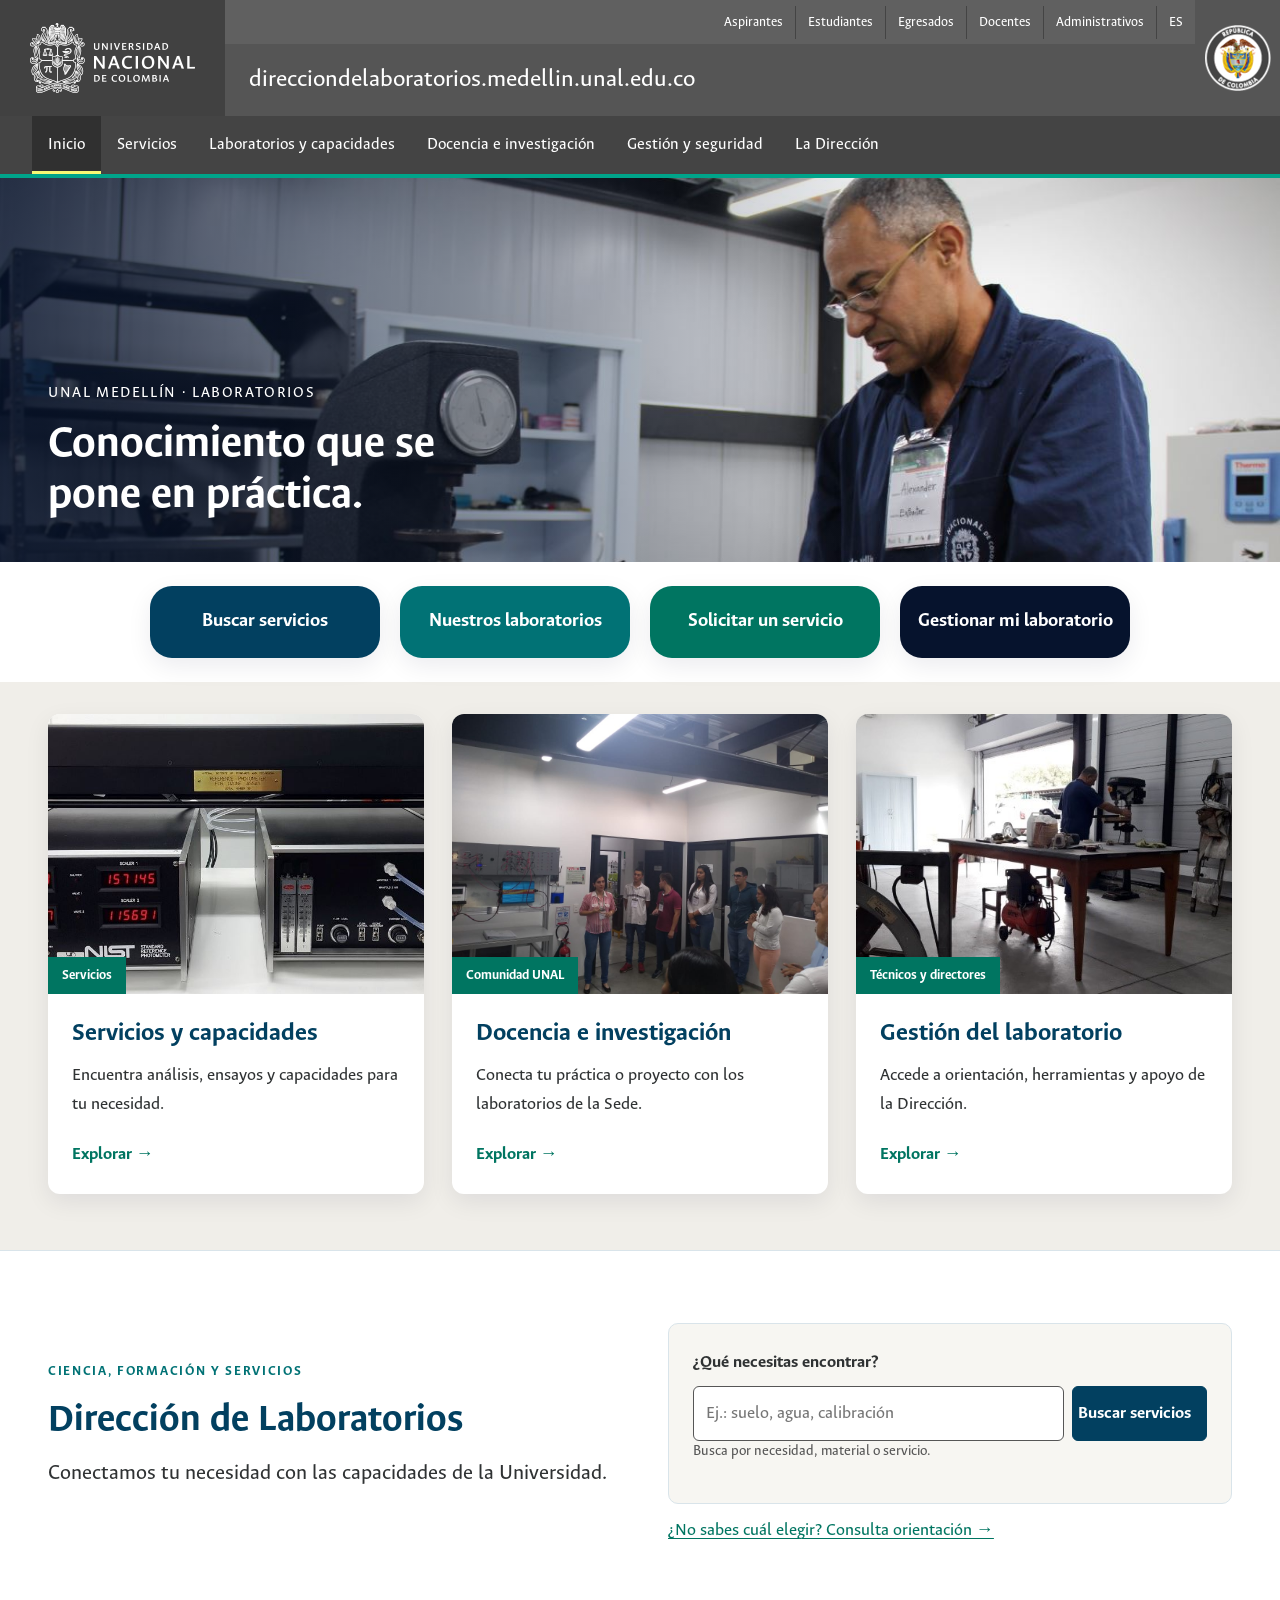
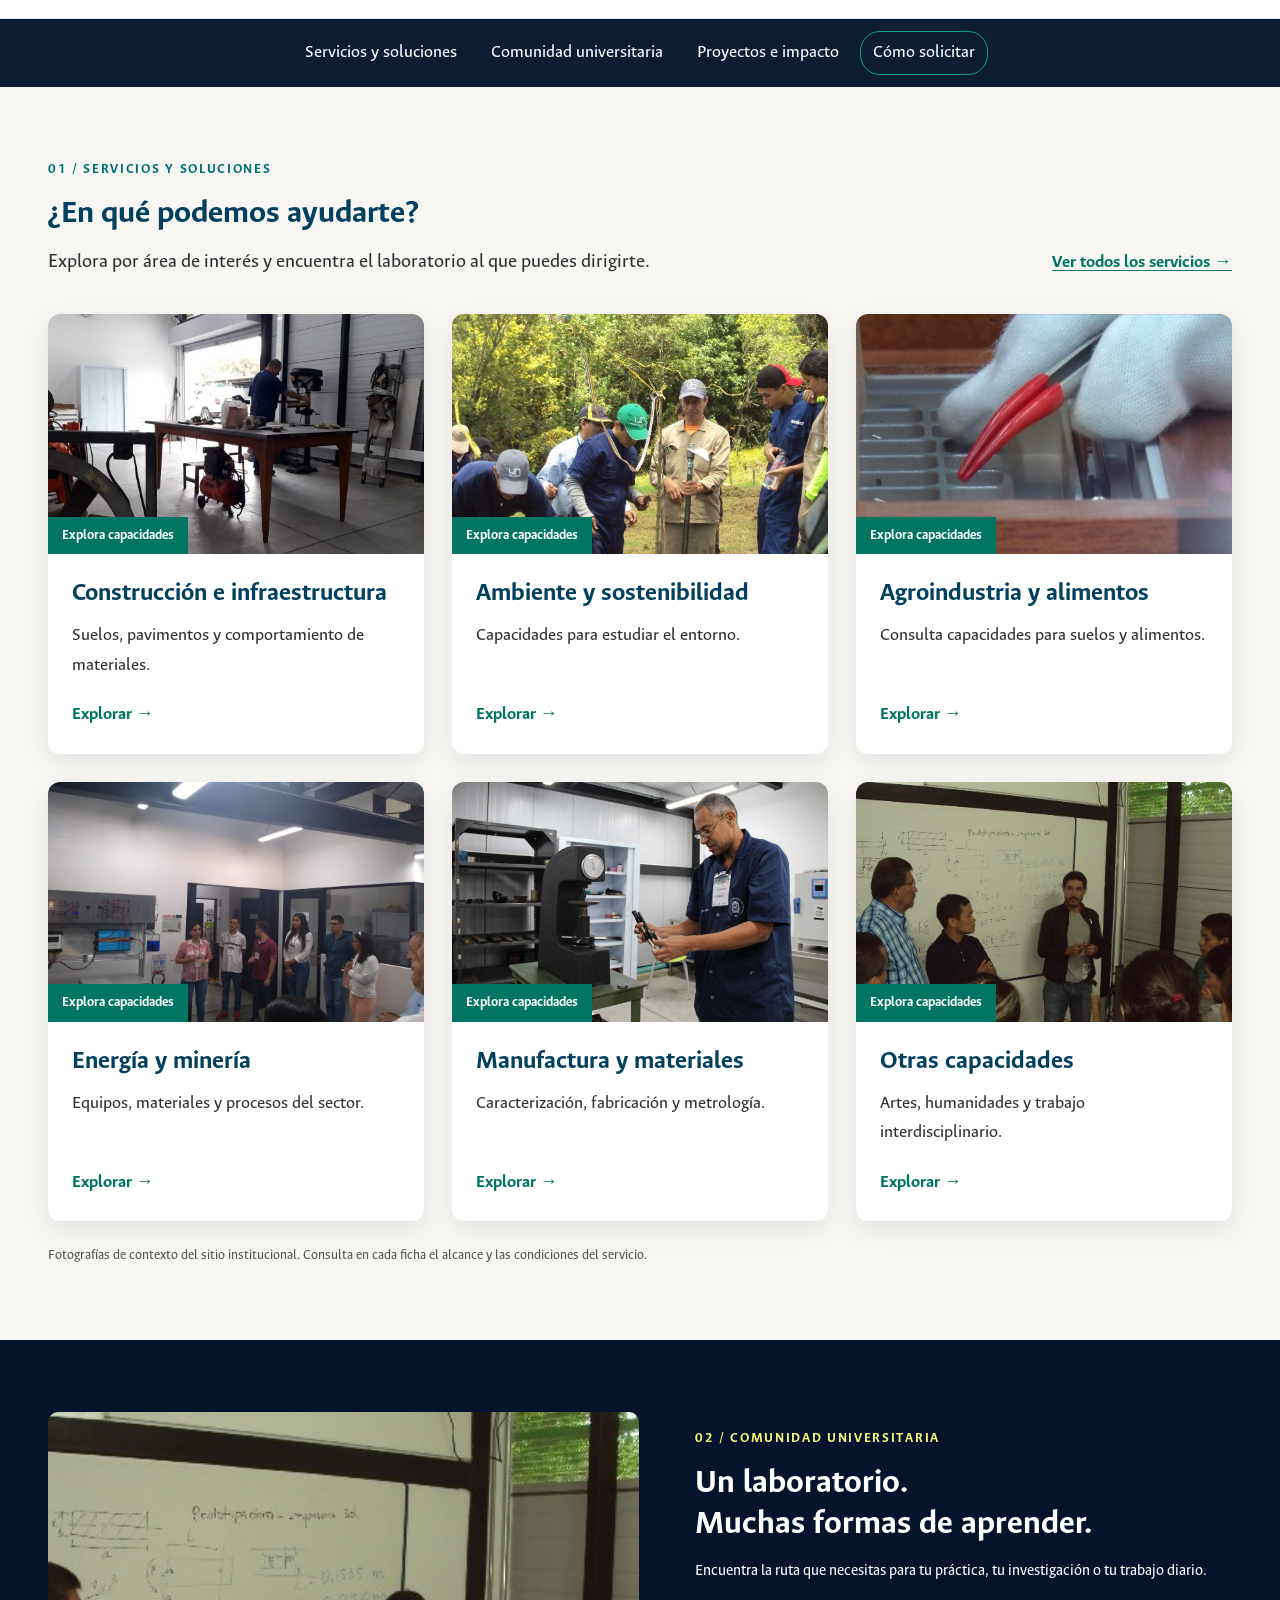
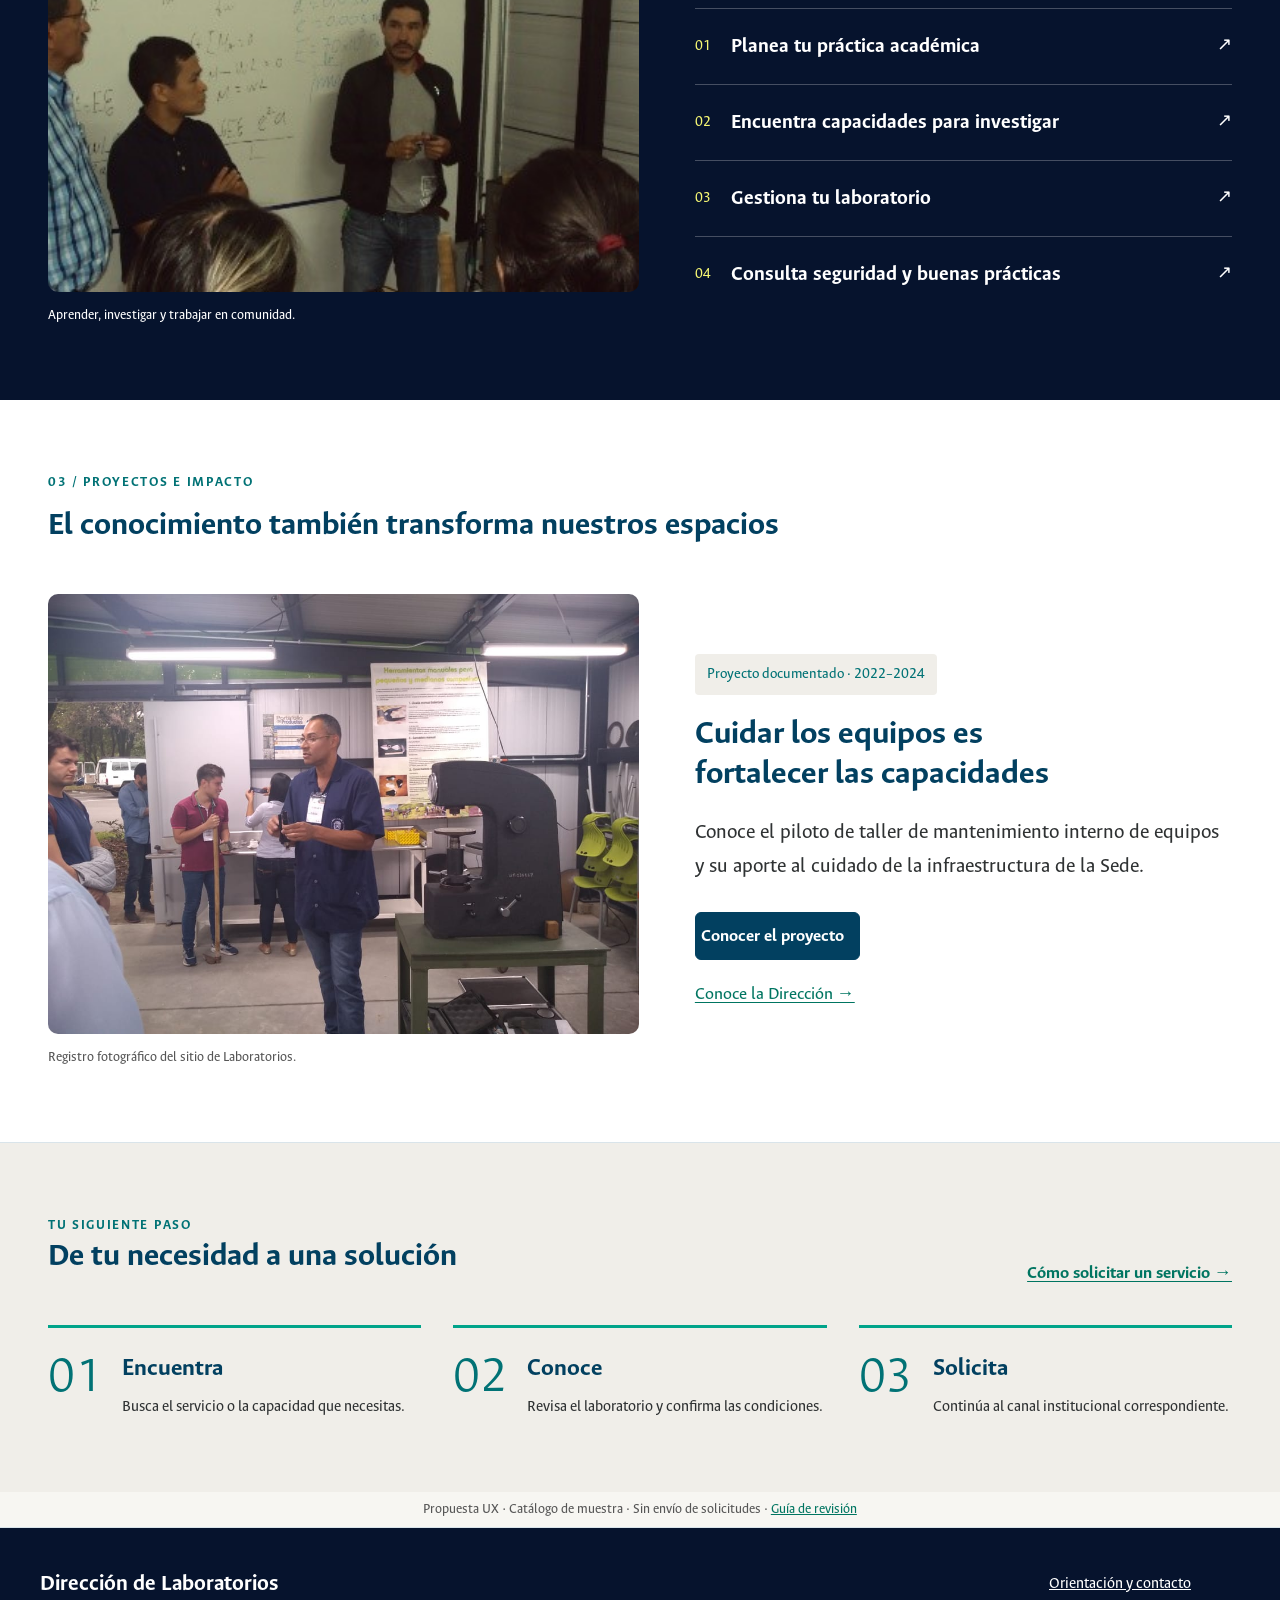
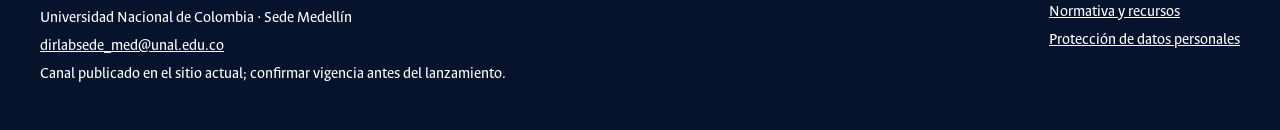
==== mockups/index.html @ 68851566 "Publicar prototipo navegable de laboratorios" ====
<!doctype html><html lang="es"><head><meta charset="utf-8"><meta name="viewport" content="width=device-width,initial-scale=1"><meta name="robots" content="noindex,nofollow"><title>Inicio · Propuesta DIRLAB</title><link rel="stylesheet" href="assets/fonts.css"><link rel="stylesheet" href="assets/sede-base.css"><link rel="stylesheet" href="assets/dirlab.css"><link rel="stylesheet" href="assets/preview.css"><script defer src="assets/catalogo.js"></script><script defer src="assets/prototipo.js"></script></head><body class="dl-preview"><a class="preview-skip" href="#contenido">Saltar al contenido</a><header class="preview-header"><a class="preview-logo" href="https://unal.edu.co/"><img src="assets/escudoUnal.png" alt="Universidad Nacional de Colombia"></a><nav class="preview-audiences" aria-label="Públicos institucionales"><a href="https://aspirantes.unal.edu.co/">Aspirantes</a><a href="https://medellin.unal.edu.co/estudiantes/">Estudiantes</a><a href="https://medellin.unal.edu.co/egresados">Egresados</a><a href="https://medellin.unal.edu.co/docentes/">Docentes</a><a href="https://medellin.unal.edu.co/administrativos/">Administrativos</a><span style="padding:6px 12px">ES</span></nav><div class="preview-domain"><a href="index.html">direcciondelaboratorios.medellin.unal.edu.co</a></div><div class="preview-seal"><img src="assets/sealColombia.png" alt="Escudo de la República de Colombia"></div></header><nav class="preview-nav" aria-label="Navegación de Laboratorios"><a href="index.html" aria-current="page">Inicio</a><a href="servicios.html">Servicios</a><a href="laboratorios.html">Laboratorios y capacidades</a><a href="docencia.html">Docencia e investigación</a><a href="gestion.html">Gestión y seguridad</a><a href="direccion.html">La Dirección</a><details><summary>Menú de Laboratorios</summary><a href="index.html" aria-current="page">Inicio</a><a href="servicios.html">Servicios</a><a href="laboratorios.html">Laboratorios y capacidades</a><a href="docencia.html">Docencia e investigación</a><a href="gestion.html">Gestión y seguridad</a><a href="direccion.html">La Dirección</a></details></nav><main id="contenido" class="dirlab unal-page sede-article" data-page="index"><div class="dl-wrap"><nav class="dl-breadcrumb" aria-label="Migas de pan"><a href="index.html">Laboratorios</a> / Inicio</nav><figure class="home-panorama"><img src="assets/fotos/foto-6.jpg" alt="Demostración de un durómetro en un laboratorio de la Sede Medellín" width="1388" height="922" loading="eager" decoding="async"><figcaption><span>UNAL Medellín · Laboratorios</span><p>Conocimiento que se<br>pone en práctica.</p></figcaption></figure><nav class="home-fast" aria-label="Accesos rápidos"><a href="servicios.html">Buscar servicios</a><a href="laboratorios.html">Nuestros laboratorios</a><a href="solicitar.html">Solicitar un servicio</a><a href="gestion.html">Gestionar mi laboratorio</a></nav><section class="home-strip home-featured" aria-label="Rutas destacadas"><div class="home-inner home-three"><a class="home-image-card" href="servicios.html"><div class="home-card-photo"><img src="assets/fotos/foto-2.jpg" alt="Imagen de contexto del archivo de Laboratorios: Servicios y capacidades" width="1171" height="492" loading="eager" decoding="async"><span class="home-photo-tag">Servicios</span></div><div class="home-card-copy"><h3>Servicios y capacidades</h3><p>Encuentra análisis, ensayos y capacidades para tu necesidad.</p><span class="home-more">Explorar →</span></div></a><a class="home-image-card" href="docencia.html"><div class="home-card-photo"><img src="assets/fotos/foto-4.jpg" alt="Imagen de contexto del archivo de Laboratorios: Docencia e investigación" width="1040" height="780" loading="eager" decoding="async"><span class="home-photo-tag">Comunidad UNAL</span></div><div class="home-card-copy"><h3>Docencia e investigación</h3><p>Conecta tu práctica o proyecto con los laboratorios de la Sede.</p><span class="home-more">Explorar →</span></div></a><a class="home-image-card" href="gestion.html"><div class="home-card-photo"><img src="assets/fotos/foto-8.jpg" alt="Imagen de contexto del archivo de Laboratorios: Gestión del laboratorio" width="636" height="358" loading="eager" decoding="async"><span class="home-photo-tag">Técnicos y directores</span></div><div class="home-card-copy"><h3>Gestión del laboratorio</h3><p>Accede a orientación, herramientas y apoyo de la Dirección.</p><span class="home-more">Explorar →</span></div></a></div></section><section class="home-strip home-search-band" id="buscar"><div class="home-inner home-search-layout"><div><p class="dl-eyebrow">Ciencia, formación y servicios</p><h1>Dirección de Laboratorios</h1><p>Conectamos tu necesidad con las capacidades de la Universidad.</p></div><div><form class="dl-search" action="servicios.html" method="get"><label for="q">¿Qué necesitas encontrar?</label><div class="dl-search-row"><input id="q" name="q" type="search" placeholder="Ej.: suelo, agua, calibración"><button class="unal-btn unal-btn--primary" type="submit">Buscar servicios</button></div><p class="dl-small">Busca por necesidad, material o servicio.</p></form><a href="contacto.html">¿No sabes cuál elegir? Consulta orientación →</a></div></div></section><nav class="unal-quicknav home-section-nav" aria-label="Secciones del inicio"><a href="#necesidades">Servicios y soluciones</a><a href="#comunidad">Comunidad universitaria</a><a href="#impacto">Proyectos e impacto</a><a href="#proceso">Cómo solicitar</a></nav><section class="home-strip home-sectors" id="necesidades"><div class="home-inner"><div class="home-heading"><div><p class="dl-eyebrow">01 / Servicios y soluciones</p><h2>¿En qué podemos ayudarte?</h2><p>Explora por área de interés y encuentra el laboratorio al que puedes dirigirte.</p></div><a href="servicios.html">Ver todos los servicios →</a></div><div class="home-three"><a class="home-image-card" href="servicios.html?sector=construccion"><div class="home-card-photo"><img src="assets/fotos/foto-8.jpg" alt="Imagen de contexto del archivo de Laboratorios: Construcción e infraestructura" width="636" height="358" loading="lazy" decoding="async"><span class="home-photo-tag">Explora capacidades</span></div><div class="home-card-copy"><h3>Construcción e infraestructura</h3><p>Suelos, pavimentos y comportamiento de materiales.</p><span class="home-more">Explorar →</span></div></a><a class="home-image-card" href="servicios.html?sector=ambiente"><div class="home-card-photo"><img src="assets/fotos/foto-1.jpg" alt="Imagen de contexto del archivo de Laboratorios: Ambiente y sostenibilidad" width="666" height="375" loading="lazy" decoding="async"><span class="home-photo-tag">Explora capacidades</span></div><div class="home-card-copy"><h3>Ambiente y sostenibilidad</h3><p>Capacidades para estudiar el entorno.</p><span class="home-more">Explorar →</span></div></a><a class="home-image-card" href="servicios.html?sector=agroindustria"><div class="home-card-photo"><img src="assets/fotos/foto-7.jpg" alt="Imagen de contexto del archivo de Laboratorios: Agroindustria y alimentos" width="606" height="341" loading="lazy" decoding="async"><span class="home-photo-tag">Explora capacidades</span></div><div class="home-card-copy"><h3>Agroindustria y alimentos</h3><p>Consulta capacidades para suelos y alimentos.</p><span class="home-more">Explorar →</span></div></a><a class="home-image-card" href="servicios.html?sector=energia"><div class="home-card-photo"><img src="assets/fotos/foto-4.jpg" alt="Imagen de contexto del archivo de Laboratorios: Energía y minería" width="1040" height="780" loading="lazy" decoding="async"><span class="home-photo-tag">Explora capacidades</span></div><div class="home-card-copy"><h3>Energía y minería</h3><p>Equipos, materiales y procesos del sector.</p><span class="home-more">Explorar →</span></div></a><a class="home-image-card" href="servicios.html?sector=manufactura"><div class="home-card-photo"><img src="assets/fotos/foto-6.jpg" alt="Imagen de contexto del archivo de Laboratorios: Manufactura y materiales" width="1388" height="922" loading="lazy" decoding="async"><span class="home-photo-tag">Explora capacidades</span></div><div class="home-card-copy"><h3>Manufactura y materiales</h3><p>Caracterización, fabricación y metrología.</p><span class="home-more">Explorar →</span></div></a><a class="home-image-card" href="laboratorios.html"><div class="home-card-photo"><img src="assets/fotos/foto-0.jpg" alt="Imagen de contexto del archivo de Laboratorios: Otras capacidades" width="582" height="327" loading="lazy" decoding="async"><span class="home-photo-tag">Explora capacidades</span></div><div class="home-card-copy"><h3>Otras capacidades</h3><p>Artes, humanidades y trabajo interdisciplinario.</p><span class="home-more">Explorar →</span></div></a></div><p class="home-source-note">Fotografías de contexto del sitio institucional. Consulta en cada ficha el alcance y las condiciones del servicio.</p></div></section><section class="home-strip home-community" id="comunidad"><div class="home-inner home-split"><figure><img src="assets/fotos/foto-0.jpg" alt="Grupo reunido en un espacio de formación" width="582" height="327" loading="lazy" decoding="async"><figcaption>Aprender, investigar y trabajar en comunidad.</figcaption></figure><div><p class="dl-eyebrow">02 / Comunidad universitaria</p><h2>Un laboratorio.<br>Muchas formas de aprender.</h2><p>Encuentra la ruta que necesitas para tu práctica, tu investigación o tu trabajo diario.</p><div class="home-route-list"><a href="docencia.html"><span>01</span><strong>Planea tu práctica académica</strong><span aria-hidden="true">↗</span></a><a href="laboratorios.html"><span>02</span><strong>Encuentra capacidades para investigar</strong><span aria-hidden="true">↗</span></a><a href="gestion.html"><span>03</span><strong>Gestiona tu laboratorio</strong><span aria-hidden="true">↗</span></a><a href="seguridad.html"><span>04</span><strong>Consulta seguridad y buenas prácticas</strong><span aria-hidden="true">↗</span></a></div></div></div></section><section class="home-strip home-impact" id="impacto"><div class="home-inner"><div class="home-heading"><div><p class="dl-eyebrow">03 / Proyectos e impacto</p><h2>El conocimiento también transforma nuestros espacios</h2></div></div><div class="home-split"><figure><img src="assets/fotos/foto-5.jpg" alt="Actividad de presentación de equipos en un laboratorio" width="1040" height="780" loading="lazy" decoding="async"><figcaption>Registro fotográfico del sitio de Laboratorios.</figcaption></figure><div class="home-story"><span class="home-story-tag">Proyecto documentado · 2022–2024</span><h3>Cuidar los equipos es fortalecer las capacidades</h3><p>Conoce el piloto de taller de mantenimiento interno de equipos y su aporte al cuidado de la infraestructura de la Sede.</p><a class="unal-btn unal-btn--primary" href="direccion.html#impacto">Conocer el proyecto</a><a class="home-secondary-link" href="direccion.html">Conoce la Dirección →</a></div></div></div></section><section class="home-strip home-process" id="proceso"><div class="home-inner"><div class="home-heading"><div><p class="dl-eyebrow">Tu siguiente paso</p><h2>De tu necesidad a una solución</h2></div><a href="solicitar.html">Cómo solicitar un servicio →</a></div><ol><li><span>01</span><div><h3>Encuentra</h3><p>Busca el servicio o la capacidad que necesitas.</p></div></li><li><span>02</span><div><h3>Conoce</h3><p>Revisa el laboratorio y confirma las condiciones.</p></div></li><li><span>03</span><div><h3>Solicita</h3><p>Continúa al canal institucional correspondiente.</p></div></li></ol></div></section></div></main><div class="preview-notice">Propuesta UX · Catálogo de muestra · Sin envío de solicitudes · <a href="../index.html">Guía de revisión</a></div><footer class="preview-footer"><div><strong>Dirección de Laboratorios</strong><p>Universidad Nacional de Colombia · Sede Medellín</p><p><a href="mailto:dirlabsede_med@unal.edu.co">dirlabsede_med@unal.edu.co</a></p><p>Canal publicado en el sitio actual; confirmar vigencia antes del lanzamiento.</p></div><div><p><a href="contacto.html">Orientación y contacto</a></p><p><a href="recursos.html">Normativa y recursos</a></p><p><a href="https://unal.edu.co/tratamiento-de-datos-personales.html">Protección de datos personales</a></p></div></footer></body></html>
---- mockups/assets/fonts.css ----
@font-face{
    font-family:"Ancizar_sans";
    src:url(ancizar-0.woff2) format("woff2");
    font-weight:300; font-style:normal; font-display:swap;
  }
@font-face{
    font-family:"Ancizar_sans";
    src:url(ancizar-1.woff2) format("woff2");
    font-weight:400; font-style:normal; font-display:swap;
  }
@font-face{
    font-family:"Ancizar_sans";
    src:url(ancizar-2.woff2) format("woff2");
    font-weight:700; font-style:normal; font-display:swap;
  }
---- mockups/assets/sede-base.css ----
@charset "UTF-8";

/* ========================================================================== 
   SISTEMA DE DISEÑO UNAL SEDE MEDELLÍN · 2026
   Capa base para Joomla 6 y compatibilidad con artículos existentes.
   ========================================================================== */

:root {
  /* Paleta institucional */
  --unal-azul-profundo: #06132D;
  --unal-azul-titulo: #024060;
  --unal-azul-subtitulo: #017275;
  --unal-verde-teal: #00A48A;
  --unal-verde-oliva: #9AB147;
  --unal-amarillo: #F7F874;
  --unal-fondo: #F0EEE9;
  --unal-fondo-suave: #F7F6F2;
  --unal-texto-cuerpo: #2F3233;
  --unal-texto-caption: #565656;
  --unal-borde: #D9E4EA;
  --unal-blanco: #FFFFFF;

  /* Variantes accesibles para texto y estados interactivos */
  --unal-enlace: #007561;
  --unal-enlace-hover: #00544C;
  --unal-error: #B23A2E;
  --unal-exito: #326B3A;
  --unal-foco: #006E63;

  /* Botones principales autorizados por el lineamiento */
  --unal-btn-horarios: #3EC6D9;
  --unal-btn-pago: #4CAF41;
  --unal-btn-bitacora: #1D3F72;
  --unal-btn-egresados: #F38B1D;

  /* Tipografía */
  --unal-font-principal: "Ancizar_sans", "Ancízar Sans", "Ancizar Sans", Tahoma, Geneva, sans-serif;
  --unal-text-xs: 0.75rem;
  --unal-text-sm: 0.875rem;
  --unal-text-base: 1rem;
  --unal-text-lg: 1.125rem;
  --unal-h6: 0.875rem;
  --unal-h5: 1.125rem;
  --unal-h4: clamp(20px, 19.17px + 0.22vw, 22px);
  --unal-h3: clamp(22px, 20.34px + 0.44vw, 26px);
  --unal-h2: clamp(26px, 23.51px + 0.66vw, 32px);
  --unal-h1: clamp(30px, 25.86px + 1.11vw, 40px);
  --unal-lh-h4: clamp(28px, 27.17px + 0.22vw, 30px);
  --unal-lh-h3: clamp(30px, 28.34px + 0.44vw, 34px);
  --unal-lh-h2: clamp(34px, 31.51px + 0.66vw, 40px);
  --unal-lh-h1: clamp(38px, 33.86px + 1.11vw, 48px);

  /* Espaciado base 4 px */
  --unal-space-1: 0.25rem;
  --unal-space-2: 0.5rem;
  --unal-space-3: 0.75rem;
  --unal-space-4: 1rem;
  --unal-space-5: 1.5rem;
  --unal-space-6: 2rem;
  --unal-space-7: 3rem;
  --unal-space-8: 4rem;

  /* Forma, elevación y composición */
  --unal-radius-sm: 0.375rem;
  --unal-radius-md: 0.625rem;
  --unal-radius-lg: 1rem;
  --unal-shadow-sm: 0 0.5rem 1.5rem rgba(6, 19, 45, 0.08);
  --unal-shadow-md: 0 1rem 2.5rem rgba(6, 19, 45, 0.12);
  --unal-gradiente: var(--unal-verde-teal);
  --unal-content-max: 80rem;
  --unal-color-primario-plantilla: var(--primary, var(--unal-azul-titulo));
  --unal-duracion-micro: 120ms;
  --unal-duracion-corta: 180ms;
  --unal-duracion-amplia: 320ms;
  --unal-easing: ease;

  /* Alias del sistema de diseño actualizado. Permiten que los componentes
     nuevos y los artículos existentes compartan una sola fuente de verdad. */
  --azul-profundo: var(--unal-azul-profundo);
  --azul-titulo: var(--unal-azul-titulo);
  --azul-subtitulo: var(--unal-azul-subtitulo);
  --verde-teal: var(--unal-verde-teal);
  --verde-teal-texto: var(--unal-enlace);
  --verde-oliva: var(--unal-verde-oliva);
  --amarillo: var(--unal-amarillo);
  --fondo: var(--unal-fondo);
  --texto-cuerpo: var(--unal-texto-cuerpo);
  --texto-caption: var(--unal-texto-caption);
  --borde: var(--unal-borde);
  --blanco: var(--unal-blanco);
  --font-principal: var(--unal-font-principal);
  --fs-h1: var(--unal-h1);
  --fs-h2: var(--unal-h2);
  --fs-h3: var(--unal-h3);
  --fs-h4: var(--unal-h4);
  --lh-h1: var(--unal-lh-h1);
  --lh-h2: var(--unal-lh-h2);
  --lh-h3: var(--unal-lh-h3);
  --lh-h4: var(--unal-lh-h4);
  --space-1: var(--unal-space-1);
  --space-2: var(--unal-space-2);
  --space-3: var(--unal-space-3);
  --space-4: var(--unal-space-4);
  --space-5: var(--unal-space-5);
  --space-6: var(--unal-space-6);
  --space-7: var(--unal-space-7);
  --space-8: var(--unal-space-8);
  --dur-micro: var(--unal-duracion-micro);
  --dur-corta: var(--unal-duracion-corta);
  --dur-amplia: var(--unal-duracion-amplia);

  /* Alias de compatibilidad con la plantilla y estilos publicados */
  --title-bg-color: var(--unal-verde-teal);
  --title-bg-act-color: var(--unal-enlace);
  --title-font-color: var(--unal-blanco);
  --title-font-act-color: var(--unal-blanco);
  --unal-red: var(--unal-error);
  --unal-yellow: var(--unal-amarillo);
  --unal-green: var(--unal-verde-oliva);
  --unal-green-gray: var(--unal-verde-teal);
  --unal-green-darker-gray: var(--unal-enlace);
  --unal-purple: var(--unal-azul-subtitulo);
  --unal-dark-blue: var(--unal-azul-profundo);
  --unal-white: var(--unal-blanco);
  --unal-text-title: 2.5rem;
  --unal-text-subtitle: 1.625rem;
  --unal-text-default: 1rem;
  --unal-text-menu: 1rem;
  --unal-text-small: 0.75rem;
  --unal-text-small2: 0.875rem;
}

body {
  background-color: var(--unal-fondo);
  color: var(--unal-texto-cuerpo);
  font-family: var(--unal-font-principal);
  line-height: 1.5;
}

/* Los títulos generales heredan el color principal configurado en la
   plantilla. La baja especificidad permite que héroes y componentes con
   fondo oscuro conserven sus colores de contraste particulares. */
:where(h1, h2, h3, h4, h5, h6) {
  color: var(--unal-color-primario-plantilla);
}

button,
input,
select,
textarea {
  font: inherit;
}

/* Base segura: no redefine .container, .row ni las columnas de Joomla. */
.unal-page,
.com-content-article,
.item-page {
  min-width: 0;
  max-width: 100%;
  color: var(--unal-texto-cuerpo);
  font-family: var(--unal-font-principal);
  overflow-wrap: anywhere;
}

.unal-page,
.unal-page *,
.unal-page *::before,
.unal-page *::after {
  box-sizing: border-box;
}

:where(.unal-page, .com-content-article, .item-page) :where(img, video, iframe, svg) {
  max-width: 100%;
  height: auto;
}

:where(.unal-page, .com-content-article, .item-page) :where(h1, h2, h3, h4, h5, h6) {
  margin-top: 0;
  margin-bottom: var(--unal-space-3);
  color: var(--unal-color-primario-plantilla);
  font-family: var(--unal-font-principal);
  font-weight: 700;
  text-wrap: balance;
}

:where(.unal-page, .com-content-article, .item-page) h1 { font-size: var(--unal-h1); line-height: var(--unal-lh-h1); }
:where(.unal-page, .com-content-article, .item-page) h2 { font-size: var(--unal-h2); line-height: var(--unal-lh-h2); }
:where(.unal-page, .com-content-article, .item-page) h3 { font-size: var(--unal-h3); line-height: var(--unal-lh-h3); color: var(--unal-color-primario-plantilla); }
:where(.unal-page, .com-content-article, .item-page) h4 { font-size: var(--unal-h4); line-height: var(--unal-lh-h4); color: var(--unal-color-primario-plantilla); }
:where(.unal-page, .com-content-article, .item-page) h5 { font-size: var(--unal-h5); line-height: 1.4; }
:where(.unal-page, .com-content-article, .item-page) h6 { font-size: var(--unal-h6); line-height: 1.55; letter-spacing: 0.06em; text-transform: uppercase; }

:where(.unal-page, .com-content-article, .item-page) p {
  color: var(--unal-texto-cuerpo);
  font-size: var(--unal-text-base);
  line-height: 1.625;
}

:where(.unal-page, .com-content-article, .item-page) a:not(.btn):not([class*="btn-"]) {
  color: var(--unal-enlace);
  text-decoration: underline;
  text-decoration-thickness: 0.08em;
  text-underline-offset: 0.18em;
}

:where(.unal-page, .com-content-article, .item-page) a:not(.btn):not([class*="btn-"]):hover {
  color: var(--unal-enlace-hover);
}

:where(a, button, input, select, textarea, summary):focus-visible {
  outline: 0.1875rem solid var(--unal-foco);
  outline-offset: 0.1875rem;
}

.visually-hidden,
.element-invisible {
  position: absolute !important;
  width: 1px !important;
  height: 1px !important;
  padding: 0 !important;
  margin: -1px !important;
  overflow: hidden !important;
  clip: rect(0, 0, 0, 0) !important;
  white-space: nowrap !important;
  border: 0 !important;
}

.visually-hidden-focusable:not(:focus):not(:focus-within) {
  position: absolute !important;
  width: 1px !important;
  height: 1px !important;
  overflow: hidden !important;
  clip: rect(0, 0, 0, 0) !important;
  white-space: nowrap !important;
}

/* Contenedor recomendado para artículos nuevos. */
.unal-page {
  width: 100%;
  margin-inline: auto;
}

.unal-page__inner {
  width: min(100%, var(--unal-content-max));
  min-width: 0;
  margin-inline: auto;
}

.unal-page__hero {
  position: relative;
  overflow: hidden;
  padding: clamp(2rem, 5vw, 4rem);
  border-radius: var(--unal-radius-md);
  background: var(--unal-azul-titulo);
  color: var(--unal-blanco);
}

.unal-page__hero::after,
.unal-divider {
  content: "";
  display: block;
  height: 0.375rem;
  border-radius: 999px;
  background: var(--unal-gradiente);
}

.unal-page__hero::after {
  position: absolute;
  inset: auto 0 0;
}

.unal-page__hero :where(h1, h2, h3, p) { color: var(--unal-blanco); }

.unal-grid {
  display: grid;
  grid-template-columns: repeat(auto-fit, minmax(min(100%, 14.375rem), 1fr));
  gap: var(--unal-space-5);
  min-width: 0;
}

.unal-card {
  position: relative;
  min-width: 0;
  overflow: hidden;
  border: 1px solid var(--unal-borde);
  border-radius: var(--unal-radius-md);
  background: var(--unal-blanco);
  box-shadow: var(--unal-shadow-sm);
}

.unal-card::before {
  content: "";
  display: block;
  height: 0.375rem;
  background: var(--unal-gradiente);
}

.unal-card__body { padding: var(--unal-space-5); }

.unal-btn {
  display: inline-flex;
  min-height: 2.75rem;
  align-items: center;
  justify-content: center;
  gap: var(--unal-space-2);
  padding: 0.6875rem 1.25rem;
  border: 2px solid transparent;
  border-radius: var(--unal-radius-sm);
  font-weight: 700;
  line-height: 1.2;
  text-align: center;
  text-decoration: none;
  cursor: pointer;
}

.unal-btn--primary { background: var(--unal-azul-titulo); color: var(--unal-blanco); }
.unal-btn--secondary { border-color: var(--unal-enlace); background: transparent; color: var(--unal-enlace-hover); }
.unal-btn--article { background: var(--unal-verde-oliva); color: var(--unal-azul-profundo); }
.unal-btn:hover { filter: brightness(0.94); text-decoration: none; }

.unal-callout {
  padding: var(--unal-space-5);
  border: 1px solid var(--unal-borde);
  border-left: 0.25rem solid var(--unal-verde-teal);
  border-radius: var(--unal-radius-md);
  background: var(--unal-blanco);
}

.unal-table-wrap {
  width: 100%;
  max-width: 100%;
  overflow-x: auto;
  border: 1px solid var(--unal-borde);
  border-radius: var(--unal-radius-md);
  background: var(--unal-blanco);
  -webkit-overflow-scrolling: touch;
}

.unal-table {
  width: 100%;
  border-collapse: collapse;
}

.unal-table :where(th, td) {
  padding: var(--unal-space-3) var(--unal-space-4);
  border-bottom: 1px solid var(--unal-borde);
  text-align: left;
  vertical-align: top;
}

.unal-table th { background: var(--unal-azul-titulo); color: var(--unal-blanco); }
.unal-table tbody tr:nth-child(even) { background: var(--unal-fondo-suave); }

.unal-accordion details {
  margin-bottom: var(--unal-space-3);
  overflow: hidden;
  border: 1px solid var(--unal-borde);
  border-radius: var(--unal-radius-sm);
  background: var(--unal-blanco);
}

.unal-accordion summary {
  padding: var(--unal-space-4) var(--unal-space-5);
  color: var(--unal-azul-titulo);
  font-weight: 700;
  cursor: pointer;
}

.unal-accordion details[open] summary { background: var(--unal-fondo-suave); }
.unal-accordion__content { padding: 0 var(--unal-space-5) var(--unal-space-5); }

@media (max-width: 56.25rem) {
  .unal-grid { grid-template-columns: repeat(2, minmax(0, 1fr)); }
}

@media (max-width: 37.5rem) {
  .unal-grid { grid-template-columns: minmax(0, 1fr); }
  .unal-btn { width: 100%; }
  .unal-page__hero { padding: var(--unal-space-6) var(--unal-space-5); }
}

@media (prefers-reduced-motion: reduce) {
  html { scroll-behavior: auto; }
  *, *::before, *::after {
    scroll-behavior: auto !important;
    animation-duration: 0.01ms !important;
    animation-iteration-count: 1 !important;
    transition-duration: 0.01ms !important;
  }
}

/*
* Hoja de estilos de sede - Oficina de telecomunicaciones de la sede Medellin
* En esta hoja se definen los estilos de la sede, el posicionamiento y 
* la estructura de los mismos
*/

/**  Estilos de la aplicación */
.tooltip {
	position: absolute;
	z-index: 1030;
	display: block;
	visibility: visible;
	font-size: 11px;
	line-height: 1.4;
	opacity: 0;
	background-color: var(--unal-amarillo);
	filter: alpha(opacity=0);
	-moz-border-radius: 3px;
	-webkit-border-radius: 3px;
	border-radius: 3px;
	padding: 4px;
}
/* .visually-hidden se define en la capa accesible 2026. */
.tooltip.in {
	opacity: 0.8;
	filter: alpha(opacity=80);
}

.tooltip.top {
	margin-top: -3px;
	padding: 5px 0;
}

.tooltip.right {
	margin-left: 3px;
	padding: 0 5px;
}

.tooltip.bottom {
	margin-top: 3px;
	padding: 5px 0;
}

.tooltip.left {
	margin-left: -3px;
	padding: 0 5px;
}

.pull-left {
	float: left;
}

/* .element-invisible se define en la capa accesible 2026. */



.clear {
	clear: both;
}

.left {
	float: left;
}

.right {
	float: right;
}

.right-sede>*,
.dep-row2-right>*,
.dep-2c-row2-right>*,
.component-right>* {
	float: right;
	width: 100%;
}

fieldset {
	padding: 1em;
	margin-top: 2em;
}

.searchintro {
	clear: both;

}



/** Estilo de los articulos y sus elementos **/

ul.actions li {
	display: inline;

}

.article-info dd {
	display: inline;
	padding: 0 5px;
	border-right: solid 1px var(--unal-borde);
}

.article-info {
	padding: 4px;
	margin: 0.5em;
	display: block;
	background: none !important;
}

.article-info-term {
	display: none;
}

.muted>.article-info {
	display: block;
	background: none !important;
}

/***********************************
* Posicionamiento de los elementos *
************************************/

/* Imagen superior de la plantilla*/
.backgroundTop {
	clear: both;
	width: 100%;
	margin: 0;
	padding: 0;
	box-sizing: border-box;
	position: relative !important;
}

#sede_bgtop {
	clear: both;
	width: 100%;
	margin: 0;
	padding: 0;
	box-sizing: border-box;
	position: relative !important;

}

.backgroundTopInside {
	color: #fff;
	position: absolute;
	width: auto !important;
	right: 80px;
	bottom: 0px;
	padding: 3px !important;
	z-index: 10;
}

.backgroundTop>* {
	width: 100%;
	max-width: 100% !important;
	margin: 0;
	padding: 0;
}


.transbox {
	background-color: rgba(255, 255, 255, 0.75);
	-webkit-transition: background-color 0.5s;
	transition: background-color 0.5s;
}

.transbox>.content {
	margin: 6px;
}

.transbox1 {
	margin: 20px;
	padding: 20px;
	background-color: rgba(255, 255, 255, 0.75);
	-webkit-transition: background-color 0.5s;
	transition: background-color 0.5s;
	border-radius: 5px;
}

.seven-row {
	vertical-align: middle;
}

.seven-row .col-md-3 {
	margin-top: 1em;
}


.component .transbox {
	border-radius: 5px;
	margin-right: 50px;
}

.transbox h1,
.transbox h2,
.transbox h3,
.transbox h4,
.transbox h5 {
	color: var(--unal-texto-cuerpo);
	font-family: var(--unal-font-principal);

}

.row>div>.transbox {
	padding: 0px;
	margin-left: 10px;
	margin-right: 0px;
	border-radius: 0 !important;

}

.transbox:hover {
	background-color: rgba(255, 255, 255, 0.9);
}

.darkbox,
.darkbox:hover {
	background-color: rgba(20, 20, 20, 0.7) !important;
	border-radius: 0 !important;
	color: #fff;
}

.darkbox h1,
.darkbox h2,
.darkbox h3,
.darkbox h4,
.darkbox h5,
.darkbox h6,
.darkbox h7,
.darkbox h8 {
	color: #fff;
}

.title_white {
	margin-left: 10px;
	padding: 0.5em 3em 0 3em;

	text-transform: uppercase;
	font-size: 1.2em;
	font-weight: bold;
	margin-bottom: -10px;
	color: var(--unal-texto-cuerpo);
	display: inline-block;
	background-color: rgba(230, 230, 230, 0.90);
	border-top: 1px solid var(--unal-verde-oliva);
	border-bottom: 2px solid var(--unal-verde-oliva);
}

.darkbox .table thead>tr>th,
.darkbox .table tbody>tr>th,
.darkbox .table tfoot>tr>th,
.darkbox .table thead>tr>td,
.darkbox .table tbody>tr>td,
.darkbox .table tfoot>tr>td {
	vertical-align: bottom;
	border-bottom: 1px solid #050505;
}

.darkbox .table-striped>tbody>tr:nth-child(odd)>td,
.darkbox.table-striped>tbody>tr:nth-child(odd)>th {
	background-color: rgba(0, 0, 0, 0.3);
}


.darkbox .table-hover>tbody>tr:hover>td,
.darkbox .table-hover>tbody>tr:hover>th {
	background-color: rgba(0, 0, 0, 0.7);
}

.transbox .content,
.transbox .title h3 {
	width: 100%;
	padding: px 9px;

}

.transbox .title h3 {
	padding: 10px 15px;
	background-color: var(--unal-texto-caption);
	color: #fff;
	font-size: 1.3em;
	font-weight: bold;
	padding-right: 50px;

}

.transbox .title {
	position: relative;
}

.transbox .title .image {
	padding: 10px 18px;
	color: #fff;
	font-size: 1.3em;
	font-weight: bold;
	position: absolute;
	top: 0;
	right: 0;
	width: 40px;
	height: 100%;
}

.chinche {
	background-image: url("../images/chinche.png");
	background-repeat: no-repeat;
	background-position: center center;
	background-size: 90%;
}


.site-url a {
	color: #fff;
}

#navbar-btn-group-sedes {
	position: absolute;
	right: 84px;
}

/* Ajuste de posición del submenú de Sedes - Solo en desktop */
@media (min-width: 768px) {
	.menu_sedes .dropdown-menu#sedes {
		left: -150px !important;
		right: auto !important;
	}
}



.width100 {
	max-width: 100% !important;
	width: 100px;
}

.width150 {
	max-width: 100% !important;
	width: 150px;
}

.width200 {
	max-width: 100% !important;
	width: 200px;
}

.width250 {
	max-width: 100% !important;
	width: 250px;
}


.width300 {
	max-width: 100% !important;
	width: 300px;
}

.width350 {
	max-width: 100% !important;
	width: 350px;
}

.width400 {
	max-width: 100% !important;
	width: 400px;
}

.width450 {
	max-width: 100% !important;
	width: 450px;
}

.width500 {
	max-width: 100% !important;
	width: 500px;
}

.width550 {
	max-width: 100% !important;
	width: 550px;
}

.width600 {
	max-width: 100% !important;
	width: 600px;
}

.width650 {
	max-width: 100% !important;
	width: 650px;
}

.width700 {
	max-width: 100% !important;
	width: 700px;
}

.width750 {
	max-width: 100% !important;
	width: 750px;
}

.width800 {
	max-width: 100% !important;
	width: 800px;
}

.width850 {
	max-width: 100% !important;
	width: 850px;
}

.width900 {
	max-width: 100% !important;
	width: 900px;
}

.width950 {
	max-width: 100% !important;
	width: 950px;
}


.btn-group * {
	max-width: none !important;
}

.prefooter,
.banner-1,
.banner-2 {
	padding: 0;
	margin: 0;
	width: 100%;
}

#unalTop {
	z-index: 10;
}

.prefooter {
	min-height: 60px;
}

.transbox hr {
	border-top: 1px solid var(--unal-texto-caption);
	padding: 0;
	margin-top: 0.5em;
	margin-bottom: 0.5em;
}

ul {
	line-height: 1.3em;
}

.ui-widget-content a {
	color: var(--unal-verde-oliva) !important;
}


.btn {
	padding: 6px 6px !important;
}



.nn_tabs-tab {
	border-bottom: none !important;
}

.jp-accordion h3 {
	font-size: 15px !important;
}

.tab-content,
.nn_tabs-toggle .active {
	background-color: var(--unal-borde) !important;
}




.jp-accordion a,
.nn_tabs-tab a {
	color: var(--unal-texto-caption) !important;

}


.tab-content {
	border-radius: 0 0 15px 15px !important;
}

.nn_tabs-toggle-inner {
	font-size: 14px;
	font-weight: bold;
}

.nn_tabs.top>ul.nav-tabs>li>a {
	background-color: var(--unal-borde);
}

.nn_tabs.top>ul.nav-tabs>li.active>a {
	background-color: var(--unal-fondo-suave) !important;
}


/* Gavick */

.nspPagination {
	width: 100%;
	display: block;
	text-align: center;
}

.nspPagination li {
	display: inline-block;
	-webkit-border-radius: 50%;
	-moz-border-radius: 50%;
	border-radius: 50%;
	cursor: pointer;
	float: none !important;
	height: 8px !important;
	margin: 1px 4px 0 0 !important;
	text-indent: -999em;
	width: 8px !important;
}


.nspBotInterface,
.nspTopInterface {
	clear: both;
	float: none !important;
	overflow: hidden;
}

.nspNext,
.nspPrev {
	display: none;
}


.ui-widget-content a {
	color: var(--unal-verde-oliva) !important;
}

.transbox1 .transbox {
	padding: 0;
}

.transbox h4 a,
.transbox h3 a,
.transbox h2 a,
.transbox h1 a {
	color: var(--unal-texto-cuerpo);
}

main .transbox .content h4 a {
	font-size: 18px;
}

.flexun {
	height: 60px
}


.navigation .btn {
	margin-left: 0px !important;
}

/* OBSOLETO: Estas reglas han sido movidas a layout-improvements.css con el nombre .home-layout
.home-right {
	vertical-align: bottom;
	position: absolute;
	bottom: 160px;

	text-align: right;
	width: 100%;
	padding-right: 20px;
}

.home-right>* {
	text-align: left;
}

.home-right>div {
	display: inline-block;
}
*/

@media (max-width: 800px) {
	.nspPagination {
		display: block !important;
	}
}

.tab-content * {
	max-width: 100%;
}



.title h1,
.title .transbox h2,
.title h3,
.title h4,
.title h5 {
	color: #fff !important;

}


#component {
	background-color: rgba(255, 255, 255, 0.8);
}

.transbox>.content>ul.menu {
	margin-left: 0px !important;
}

/*Minas Style*/

.info {
	background-color: var(--unal-texto-cuerpo);
	background-image: url(../images/bg-info.png);
	border-radius: 0 0 30px 0;
	background-repeat: no-repeat;
	background-position: 50% 0, 100% 100%;
	color: var(--unal-borde);
	padding: 45px 10px 20px;
	text-align: center;
	margin: 10px 0 30px;
}

.info h3 {
	color: var(--unal-borde) !important;
	font-style: italic;
	font-size: 22px;
	margin-top: 0;
}

.info h3:before {
	content: '';
}

.info a:hover {
	color: var(--unal-borde) !important;
}

.triangle-botom {
	color: var(--unal-texto-cuerpo);
	padding: 15px 30px 40px;
	margin: 20px 0;
	border-radius: 0 40px 0 40px;
}

.triangle-botom a {
	color: var(--unal-texto-cuerpo) !important;
}

.triangle-botom a:hover {
	color: #826200 !important;
	text-decoration: none !important;
}

.triangle-botom h2 {
	font-size: 35px;
	color: var(--unal-texto-cuerpo) !important;
}

.triangle-botom h2 strong {
	color: #ffffff;
	font-weight: normal;
}

.triangle-botom h2:before {
	content: '' !important;
	padding-right: 0;
}

.triangle-botom h3 {
	font-size: 30px !important;
	color: var(--unal-texto-cuerpo) !important;
	text-decoration: none;
	border-bottom: none !important;
}

.triangle-botom h3 strong {
	color: #ffffff;
	font-weight: normal;
}

.triangle-botom h3:before {
	color: #fff;
}

/*Ajustes de fabrik*/




#unalTop .btn-group:last-child {
	float: right;
	margin-right: 100px;
}

#unalTop .btn-group:last-child .caret {
	border-top-color: var(--primary) !important;
}

@media screen and (max-width: 767px) {
	#unalTop .btn-group:last-child {
		float: none;
		margin-right: 0;
	}
}



#imagen_fondo * {
	box-sizing: border-box;
}

#imagen_fondo {
	position: absolute;
	bottom: 130px;
	left: 5px;
	/*top: 118px;*/

	min-height: 50px;
}

#imagen_title {
	display: inline-block;
	margin: 0 40px 20px 0;
	padding: 8px;
	max-width: 750px;


}

#imagen_title a {
	color: #fff !important;
}

#imagen_title .desplegable_imagen {
	font-size: 30px;
	float: right;
	padding: 15px 25px 0 15px;
}

#imagen_title .desplegable_imagen * {
	padding: 0 !important;
	margin: 0 !important;
	line-height: 0.5em !important
}


#imagen_title:hover>.desplegable_imagen {
	display: inline;

}


@media (max-width: 991px) {
	/*#imagen_fondo{
	top: 100px;
}*/
}

@media (max-width: 800px) {
	#imagen_fondo {
		display: none;
	}
}


.imagen-logo {
	width: 40px;
	height: 40px;
	display: inline-block;
	background-image: url(../images/imagen-logo.png);
	background-position: center center;
	background-repeat: no-repeat;
	background-size: 30px;
	background-color: var(--unal-verde-oliva);
	margin: 2px;
}



.nspPagination li:hover,
.nspPagination li.active {
	background-color: #fff;
}

.card-body,
.com-users-login,
.com-users-reset,
.com-users-remind,
.fc_outer {
	color: var(--unal-texto-cuerpo) !important;
}

.card-body a,
.com-users-login a,
.com-users-reset a,
.com-users-remind a,
.fc_outer a {
	color: var(--unal-enlace) !important;
}

.card-body a:hover,
.com-users-login a:hover,
.com-users-reset a:hover,
.com-users-remind a:hover,
.fc_outer a:hover {
	color: var(--unal-enlace-hover) !important;
}

.unal-content img {
	max-width: 100%;
}



/* Estilo propio de HTML*/


.biselado {
	background: #2b2828;
	border: 5px outset #121111;
	text-align: center;
	border: 6px outset var(--unal-texto-cuerpo);
	color: white;

}

.un-padding {
	padding: 1em;
}

/*
.main-container {
	max-width: 1400px;
}*/

.transbox {
	color: var(--unal-texto-cuerpo);
}

.flex-grow {
	height: 100%;
}

.unal-header-top {
	margin: -35px 0 0 -15px;
	position: relative;
	width: 100%;
	overflow: hidden;
}

.unal-header-top img,
.unal-header-top video,
.unal-header-top iframe {
	max-width: 100%;
	height: auto;
	display: block;
}

@media (max-width: 991px) {
	.unal-header-top {
		margin: 0;
		padding: 0;
	}
}

@media (max-width: 767px) {
	.unal-header-top {
		margin: 0;
		padding: 0;
		width: 100%;
		margin-left: 0;
		margin-right: 0;
	}
}


/*Estilos UNAL 2023*/

/* Variables migradas al sistema institucional 2026. */


.unal-yellow-background {
	background-color: var(--unal-yellow);
	display: inline-block;
	padding: 4px;
}


.unal-yellow-line:after {
	content: "";
	border: 3px solid var(--unal-yellow);
	display: block;
	width: 120px;
}

.unal-purple-line:after {
	content: "";
	border: 3px solid var(--unal-purple);
	display: block;
	width: 120px;
}

.unal-red-line:after {
	content: "";
	border: 3px solid var(--unal-red);
	display: block;
	width: 120px;
}


table.unal-table1,
.unal-table1 th,
.unal-table1 td {
        border: 1px solid var(--unal-azul-profundo);
        border-collapse: collapse;
        padding: 5px;
}

.unal-table1 th {
        background-color: var(--unal-azul-profundo);
        color: white;
        letter-spacing: .2em;
        text-align: center;
        padding: 5px;

    }

.unal-table1 tr:hover {
        background-color: var(--unal-amarillo);
    }



/* La tipografía general de los artículos se define en la capa base 2026.
   Los divisores decorativos solo aparecen cuando se usa una clase de
   componente; ya no se dibuja una línea automática debajo de cada h1. */
main {
	font-size: var(--unal-text-default);
}


.unal-content-bottom {
	background-color: var(--unal-dark-blue);
	color: white;
	padding: 2em;
	font-size: var(--unal-text-small);

}

.unal-content-bottom a {
	font-weight: bold;
	color: white;
}


.unal-content-bottom-gray {
	background-color: var(--unal-white);
	padding: 2em;
	font-size: var(--unal-text-small);
	color: var(--unal-dark-blue);
	width: 100%;
	max-width: 100%;
	margin: 0;
	box-sizing: border-box;

}

.unal-content-bottom-gray a {
	font-weight: bold;
	color: var(--unal-dark-blue);

}



.mod-unal-top-menu li {
	font-size: var(--unal-text-subtitle);
}

.unal-box {
	padding: 1em;
	background-color: var(--unal-white);

}


.unal-content-box {
	background-color: var(--unal-white);
	display: inline-block;
	padding: 0.5em 1em;
	margin: 1em;
}

.unal-info-icon {
	background-image: url(../images/unal/info-btn-white.svg);
	width: 90px;
	height: 90px;
	background-size: cover;
	display: inline-block;
}

.unal-info-icon-blue {
	background-image: url(../images/unal/info-btn.svg);
	width: 90px;
	height: 90px;
	background-size: cover;
	display: inline-block;
}

.unal-info-icon-purple {
	background-image: url(../images/unal/info-p.svg);
	width: 90px;
	height: 90px;
	background-size: cover;
	display: inline-block;
}


.unal-clock-icon-purple {
	background-image: url(../images/unal/clock.svg);
	width: 90px;
	height: 90px;
	background-size: cover;
	display: inline-block;
}


.unal-btn {
	background-color: var(--unal-purple);
	color: white !important;
	padding: 7px 15px 7px 5px !important;

}

.border-purple {
	border-bottom: 5px solid var(--unal-purple);
	;
	margin-bottom: 10px;
}

.round {
	border-radius: 10px;
}

.unal-btn-blue {
	background-color: var(--unal-dark-blue);
	display: inline-block;
	text-align: center;
}

.btn.unal-btn a {
	color: white !important;
}

.unal-btn:hover,
.unal-btn a:hover {
	color: var(--unal-borde) !important;

}

.unal-icon-download {
	background-image: url(../images/unal/download.svg);
	background-size: cover;

	display: inline-block;
	margin: 3px 10px -5px 3px;
	width: 20px;
	height: 19px;
}

/* Navegación */
.unal-menu-disposition-2 .unal-menu-opener {
	margin: 0px -15px 0px -15px;
}

.unal-menu-opener {

	display: none;
}

.unal-menu-opener .icon {
	float: right;
	margin-right: 30px;
	padding: 5px;
	;
}

.unal-menu-opener .icon {
	display: inline-block;
	cursor: pointer;
}

.unal-menu-opener .icon .bar1,
.unal-menu-opener .icon .bar2,
.unal-menu-opener .icon .bar3 {
	width: 35px;
	height: 5px;
	background-color: #FFF;
	margin: 6px 0;
	transition: 0.4s;
}

/* Rotate first bar */
.unal-menu-opener .change .bar1 {
	transform: translate(0, 11px) rotate(-45deg);
}

/* Fade out the second bar */
.unal-menu-opener .change .bar2 {
	opacity: 0;
}

/* Rotate last bar */
.unal-menu-opener .change .bar3 {
	transform: translate(0, -11px) rotate(45deg);
}


.unal-top-nav {
	display: flex;
	list-style-type: none;
	margin: 0px -15px 0px -15px;
	align-items: stretch;
	flex-direction: row;
	font-weight: 200;
	font-style: italic;
	padding-inline-start: 0px;



}

.unal-top-nav>li {
	border: 1px solid #FFF;
	flex: 1 1 0;
	width: 0;

	padding: 8px 15px;
	display: block;
	text-align: center;
	line-height: 0.9em;
	word-wrap: break-word;
	max-width: 400px;
	display: flex;
	justify-content: center;
	align-items: center;
	margin-left: -1px;


}

.unal-top-nav>li.active {
	border: none;
}


.unal-top-nav a {
	font-size: var(--unal-text-menu);


}

/*Ajuste de los elementos del home*/
.unal-home-img{
	max-height: 180px;
	overflow: hidden;
	position: relative;
}

.unal-home-date{
	position: absolute ;
	right: 20px;
	bottom: 10px;
	font-size: var(--unal-text-default);
	color: white;
	text-shadow: var(--unal-texto-cuerpo) 0px 0px 3px;
	font-weight: bold;

}
.unal-home-card{
	background-color: var(--unal-white);
	display: flex;
	flex-direction: column;
	height: 100%;
	align-self: stretch;
	border-bottom: 10px solid white;
	cursor: pointer; 
	

}
.stretch-content {
	justify-content: stretch;
	
}

.unal-home-title {
    margin: 10px 15px;
    font-size: var(--unal-text-default);
    font-weight: bold;
    color: var(--unal-dark-blue);
    line-height: 1em;
}

.unal-home-title:after {
    content: "";
    border: 2px solid var(--unal-red);
    display: block;
    width: 120px;
    margin: 10px 0;
}

.unal-home-desc{
	font-size: var(--unal-text-small);	
	margin: 0 10px 10px 10px;
	line-height: normal;
	text-align: justify;
}

.unal-home-buttons{
	margin-top: 10px;
}


.unal-home-buttons img{ 
	transition: transform .2s; /* Animation */
}
.unal-home-buttons img:hover{
	transform: scale(1.1);
}

@media only screen and (max-width: 850px) {
	.unal-home-buttons{
		margin-left: 15px !important;
	}
}

.dot-elastic {
	float: right;
	margin: 3px 15px;
	position: relative;
	width: 8px;
	height: 8px;
	border-radius: 4px;
	background-color: var(--unal-purple);
	color: var(--unal-purple);
	animation: dot-elastic 1s infinite linear;
  }
  .dot-elastic::before, .dot-elastic::after {
	content: "";
	display: inline-block;
	position: absolute;
	top: 0;
  }
  .dot-elastic::before {
	left: -15px;
	width: 8px;
	height: 8px;
	border-radius: 4px;
	background-color: var(--unal-purple);
	color: var(--unal-purple);
	animation: dot-elastic-before 1s infinite linear;
  }
  .dot-elastic::after {
	left: 15px;
	width: 8px;
	height: 8px;
	border-radius: 4px;
	background-color: var(--unal-purple);
	color: var(--unal-purple);
	animation: dot-elastic-after 1s infinite linear;
  }
  
.uk-panel li {
	list-style-type: disc;
}

/*Widgetkit*/

.uk-accordion .uk-accordion-title {
	background-color: var(--title-bg-color);
	color: var(--title-font-color) !important;
	padding: 10px 25px 10px 25px;
	font-style: italic;

}

.uk-accordion .uk-open .uk-accordion-title {
	background-color: var(--title-bg-act-color);
	color: var(--title-font-act-color) !important;
	padding: 10px 25px 10px 25px;
}



.uk-scope .uk-accordion>:nth-child(n+2) {
	margin-top: 10px !important;
}

.uk-scope .uk-accordion-title {
	font-size: var(--unal-text-default) !important;

}

.uk-scope .uk-accordion-title::before {
	background-image: url("data:image/svg+xml;charset=UTF-8,%3Csvg width='64px' height='64px' viewBox='0 0 24 24' fill='none' xmlns='http://www.w3.org/2000/svg'%3E%3Cg id='SVGRepo_bgCarrier' stroke-width='0'%3E%3C/g%3E%3Cg id='SVGRepo_tracerCarrier' stroke-linecap='round' stroke-linejoin='round'%3E%3C/g%3E%3Cg id='SVGRepo_iconCarrier'%3E%3Cpath d='M9 12H15' stroke='%23fff' stroke-width='2' stroke-linecap='round' stroke-linejoin='round'%3E%3C/path%3E%3Cpath d='M12 9L12 15' stroke='%23fff' stroke-width='2' stroke-linecap='round' stroke-linejoin='round'%3E%3C/path%3E%3Cpath d='M21 12C21 16.9706 16.9706 21 12 21C7.02944 21 3 16.9706 3 12C3 7.02944 7.02944 3 12 3C16.9706 3 21 7.02944 21 12Z' stroke='%23fff' stroke-width='2'%3E%3C/path%3E%3C/g%3E%3C/svg%3E") !important;
}



/*Switcher de Widgetkit*/

.unal-switcher {
	background-color: var(--unal-white);
}

.uk-scope .uk-subnav-pill>*>:first-child {
	color: white !important;
}

.uk-scope .uk-subnav-pill>*>:first-child:hover {
	color: var(--unal-texto-caption) !important;

}

.uk-scope .uk-margin {
	padding: 1em;
}

.uk-margin-remove-top {
	padding: 0em 1em 0em 1em;
}

.uk-subnav li a {
	color: white;
	font-style: italic;
	font-size: var(--unal-text-default) !important;
	padding: 10px 15px !important;
	font-weight: bold;

}


.uk-scope .uk-subnav>*>:first-child {
	text-transform: none !important;
}



.uk-subnav .uk-active {
	background-color: var(--unal-green-darker-gray) !important;

}

.uk-scope .uk-subnav {
	margin: 0px !important;
}

.uk-scope .uk-subnav>* {
	padding-left: 0 !important;
}

.uk-subnav {
	background-color: var(--unal-green-gray) !important;
}

.uk-subnav-pill .uk-active a {
	background-color: var(--unal-green-darker-gray) !important;
}


.uk-scope .uk-margin-small-top {
	max-width: 100%;
}

/*Side menu*/

.unal-side-menu {
	margin-left: 0;
}

.unal-content {
	display: flex;
	flex-direction: row;
	gap: 30px;
	width: 100%;
	max-width: 100%;
	min-width: 0;
}

.unal-side-menu {
	flex: 0 1 300px;
	width: 300px;
	max-width: 100%;
	min-width: 0;
}

.unal-content {
	flex-grow: 1;
}

.unal-side-menu {
	display: flex;
}

/* Menú para disposición vertical */

.unal-menu-disposition-2,
.unal-menu-disposition-2 .unal-top-nav>li {
	width: 100%;
}

.unal-menu-disposition-2 .unal-top-nav {
	margin: 0px;
}


.unal-menu-disposition-2 .unal-top-nav>li {
	border: none;
	text-align: left;
	font-style: normal;
}

.unal-menu-disposition-2 .unal-top-nav-item,
.unal-menu-disposition-2 .mod-unal-top-menu {
	display: block;
}

.unal-menu-disposition-2 .unal-top-nav>li.active>* {
	padding-left: 15px;
	font-weight: bold;
}

.unal-menu-disposition-2 .unal-top-nav>li {
	padding-top: 0px;
	padding-bottom: 0px;

}

.unal-menu-disposition-2 .unal-top-nav>li>* {
	padding: 5px 0 10px 0;
	display: block
}


.unal-menu-disposition-2 .unal-top-nav>li>* {
	padding: 15px 0 15px 0;
	display: block
}

.unal-menu-disposition-2 li:last-child{
	padding-bottom: 20px;
}

.unal-content-padding .main-container {
	min-width: 0;
	margin-left: 0 !important;
}


.unal-content-padding {
	padding: 2em;
}


.unal-menu-disposition-2 .unal-top-nav-item:after {
	content: "";
	border-bottom: 3px solid white;
	display: block;
	width: 50%;
}



.teachers-subtitle {
	font-weight: bold;
}

.teachers-cvlac {
	background-color: var(--unal-dark-blue);
	color: white !important;
	border-radius: 6px;
	display: inline-block;
	padding: 3px 10px;
	margin: 1em 0;
}

.teachers-cvlac a {
	color: white !important;
}

.teachers-subtitle2 {
	font-size: var(--unal-text-small);
	font-weight: bold;
}

.teachers-right h2 {
	margin-top: 5px !important;
	margin-bottom: 5px !important;

}

.teachers-right {
	font-size: var(--unal-text-small);
}
.unal-teacher-container{
line-height: 125%;
}

.main-container ul,
.main-container ol {
	margin-left: 0;
}

@media only screen and (max-width: 850px) {
	.unal-content {
		display: block;
		gap: 0;
	}

	.unal-side-menu {
		width: 100%;
		margin: 0px;
	}
}

.social-links img{ 
	transition: transform .2s; /* Animation */
}
.social-links img:hover{
	transform: scale(1.5);
}


@media only screen and (max-width: 850px) {
	.unal-content-padding .main-container {
		margin-left: 0px !important;
	}

	.unal-menu-opener {
		display: block;
	}

	.unal-menu-disposition-2 .mod-unal-top-menu {
		margin: 0;
	}


	.unal-top-nav>li {
		width: 100%;
		max-width: 100%;
	}

	.unal-top-nav {
		display: block;

	}

	.open-closed {
		display: none !important;
	}

	.unal-content-padding {
		padding: 0px;
	}

	.unal-menu-disposition-1 .unal-top-nav{
		margin: 0px;
	}
	
	
	.unal-content-bottom-gray {
		margin: 0px -15px -30px -15px;

	}

}

/* Fix for gavick*/

.gkNspPM-VideoList figcaption {
	min-height: 140px;
	;
}

/* Posgrados */

.posgrado-container {
	display: flex;
	flex-direction: row;
	background-color: white;
	-webkit-box-shadow: 3px 3px 3px 0px var(--unal-purple);
	-moz-box-shadow: 3px 3px 3px 0px var(--unal-purple);
	box-shadow: 3px 3px 3px 0px var(--unal-purple);
	margin: 12px 0;
}

.posgrado-image {
	width: 40%
}

.posgrado-body {
	width: 60%;
	padding: 1em;
	position: relative;
}

.posgrado-title {
	font-weight: bold;
	color: var(--unal-dark-blue);
	font-size: 17pt;
	margin-bottom: 5px;
    line-height: 1.1em;

}

	
.posgrado-ver-mas {
	position: absolute;
	bottom: 0px;
	right: 10px;

}
 .deut-profile-grid {
    display: grid;
    grid-template-columns: repeat(auto-fit, minmax(min(100%, 250px), 1fr));
    gap: 20px;
    justify-content: center;
  }
  .deut-profile-card {
    border: 2px solid var(--unal-enlace);
    padding: 15px;
    text-align: center;
    background-color: #ffffff;
    box-shadow: 0 4px 8px rgba(0,0,0,0.1);
    transition: transform 0.3s ease;
  }
  .deut-profile-card:hover {
    transform: translateY(-5px);
  }
  .deut-profile-card__image {
    border-radius: 50%;
    width: 200px;
    height: 200px;
    object-fit: cover;
    margin-bottom: 15px;
  }
  .deut-profile-card__name {
    color: #1c3669;
    font-size: 18px;
    font-weight: bold;
    font-family: var(--unal-font-principal);
    margin-bottom: 10px;
  }
  .deut-profile-card__description {
    color: var(--unal-enlace);
    font-size: 14px;
    font-family: var(--unal-font-principal);
    margin-bottom: 10px;
  }
  .deut-profile-card__group {
    color:#0d6759;
    font-size: 14px;
    font-weight: bold;
    font-family: var(--unal-font-principal);
  }
  /* add 19/03/2025*/
  .section-vida {
            padding: 20px;
            margin: 20px;
            border-radius: 10px;
            box-shadow: 0 4px 8px rgba(0, 0, 0, 0.1);
        }

        /* Fondo para cada sección */
        .decanatura {
            background-color: #ccf5fb; 
        }
	
	.secretaria-facultad {
            background-color: #30a5e8; 
        }

        .vicedecanatura-academica {
            background-color: #75c3f1; 
        }

        .vicedecanatura-investigacion {
            background-color: var(--unal-azul-titulo); 
        }

        .departamento-ciencias {
            background-color: #ccf5fb; 
        }

        .direccion-bienestar {
            background-color: #30a5e8; 
        }

        .comunicaciones {
            background-color: #75c3f1; 
        }

		/* actualizacion 20/03/2025*/
		/* Pharmacy Program Styles - Prefix used to avoid conflicts */
.pharmacy-program * {
    box-sizing: border-box;
}

.pharmacy-program {
    max-width: 1200px;
    margin: 0 auto;
    padding: 20px;
    line-height: 1.6;
    font-family: var(--unal-font-principal);
}

.pharmacy-title-container {
    background-color: #2ec2f5;
    border: 3px dashed #63f8ed;
    padding: 30px 20px;
    margin-bottom: 30px;
    text-align: center;
    border-radius: 5px;
    transition: background-color 0.3s ease;
}

.pharmacy-title {
    color: #ffffff;
    font-family: var(--unal-font-principal);
    font-size: 36px;
    font-weight: bold;
    margin: 0;
    padding: 0;
}

.pharmacy-section {
    margin-bottom: 30px;
}

.pharmacy-section-title {
    font-size: 20px;
    margin-bottom: 15px;
    color: var(--unal-texto-cuerpo);
    border-bottom: 2px solid #2ec2f5;
    padding-bottom: 5px;
}

.pharmacy-content-paragraph {
    margin-bottom: 20px;
    text-align: justify;
}

.pharmacy-list {
    padding-left: 20px;
    margin-bottom: 20px;
    list-style-type: disc;
}

.pharmacy-list li {
    margin-bottom: 15px;
}

.pharmacy-download-link {
    display: inline-block;
    background-color: #2ec2f5;
    color: white !important; /* Override Joomla link colors */
    padding: 10px 20px;
    text-decoration: none;
    border-radius: 5px;
    margin-top: 10px;
    transition: background-color 0.3s ease;
}

.pharmacy-download-link:hover {
    background-color: #63f8ed;
    text-decoration: none !important; /* Override Joomla hover styles */
}

/* Responsive styles */
@media (max-width: 768px) {
    .pharmacy-title {
        font-size: 28px;
    }
    
    .pharmacy-section-title {
        font-size: 18px;
    }
}

@media (max-width: 480px) {
    .pharmacy-title {
        font-size: 24px;
    }
    
    .pharmacy-program {
        padding: 10px;
    }
}
/* Add these styles to your existing pharmacy-program CSS file */

/* Iframe container with responsive design */
.pharmacy-iframe-container {
    position: relative;
    width: 100%;
    height: 0;
    padding-bottom: 56.25%; /* 16:9 aspect ratio by default */
    margin-bottom: 20px;
    overflow: hidden;
    border: 1px solid var(--unal-borde);
    border-radius: 5px;
}

/* Style for the curriculum iframe */
.pharmacy-curriculum-iframe {
    position: absolute;
    top: 0;
    left: 0;
    width: 100%;
    height: 100%;
    border: none;
    background-color: var(--unal-fondo-suave);
}

/* For PDF documents, a taller aspect ratio is often better */
.pharmacy-iframe-container.pdf {
    padding-bottom: 129%; /* Approximately A4 aspect ratio */
}

/* Responsive adjustments for the iframe */
@media (max-width: 768px) {
    .pharmacy-iframe-container {
        padding-bottom: 75%; /* Slightly taller on tablets */
    }
}

@media (max-width: 480px) {
    .pharmacy-iframe-container {
        padding-bottom: 100%; /* Square on mobile for better viewing */
    }
}
  /* add 19/03/2025*/
  .section-vida {
	padding: 20px;
	margin: 20px;
	border-radius: 10px;
	box-shadow: 0 4px 8px rgba(0, 0, 0, 0.1);
}

/* Fondo para cada sección */
.decanatura {
	background-color: #ccf5fb; 
}

.secretaria-facultad {
	background-color: #30a5e8; 
}

.vicedecanatura-academica {
	background-color: #75c3f1; 
}

.vicedecanatura-investigacion {
	background-color: var(--unal-azul-titulo); 
}

.departamento-ciencias {
	background-color: #ccf5fb; 
}

.direccion-bienestar {
	background-color: #30a5e8; 
}

.comunicaciones {
	background-color: #75c3f1; 
}

/* actualizacion 20/03/2025*/
/* Pharmacy Program Styles - Prefix used to avoid conflicts */
.pharmacy-program * {
box-sizing: border-box;
}

.pharmacy-program {
max-width: 1200px;
margin: 0 auto;
padding: 20px;
line-height: 1.6;
font-family: var(--unal-font-principal);
}

.pharmacy-title-container {
background-color: #2ec2f5;
border: 3px dashed #63f8ed;
padding: 30px 20px;
margin-bottom: 30px;
text-align: center;
border-radius: 5px;
transition: background-color 0.3s ease;
}

.pharmacy-title {
color: #ffffff;
font-family: var(--unal-font-principal);
font-size: 36px;
font-weight: bold;
margin: 0;
padding: 0;
}

.pharmacy-section {
margin-bottom: 30px;
}

.pharmacy-section-title {
font-size: 20px;
margin-bottom: 15px;
color: var(--unal-texto-cuerpo);
border-bottom: 2px solid #2ec2f5;
padding-bottom: 5px;
}

.pharmacy-content-paragraph {
margin-bottom: 20px;
text-align: justify;
}

.pharmacy-list {
padding-left: 20px;
margin-bottom: 20px;
list-style-type: disc;
}

.pharmacy-list li {
margin-bottom: 15px;
}

.pharmacy-download-link {
display: inline-block;
background-color: #2ec2f5;
color: white !important; /* Override Joomla link colors */
padding: 10px 20px;
text-decoration: none;
border-radius: 5px;
margin-top: 10px;
transition: background-color 0.3s ease;
}

.pharmacy-download-link:hover {
background-color: #63f8ed;
text-decoration: none !important; /* Override Joomla hover styles */
}

/* Responsive styles */
@media (max-width: 768px) {
.pharmacy-title {
font-size: 28px;
}

.pharmacy-section-title {
font-size: 18px;
}
}

@media (max-width: 480px) {
.pharmacy-title {
font-size: 24px;
}

.pharmacy-program {
padding: 10px;
}
}
/* Add these styles to your existing pharmacy-program CSS file */

/* Iframe container with responsive design */
.pharmacy-iframe-container {
position: relative;
width: 100%;
height: 0;
padding-bottom: 56.25%; /* 16:9 aspect ratio by default */
margin-bottom: 20px;
overflow: hidden;
border: 1px solid var(--unal-borde);
border-radius: 5px;
}

/* Style for the curriculum iframe */
.pharmacy-curriculum-iframe {
position: absolute;
top: 0;
left: 0;
width: 100%;
height: 100%;
border: none;
background-color: var(--unal-fondo-suave);
}

/* For PDF documents, a taller aspect ratio is often better */
.pharmacy-iframe-container.pdf {
padding-bottom: 129%; /* Approximately A4 aspect ratio */
}

/* Responsive adjustments for the iframe */
@media (max-width: 768px) {
.pharmacy-iframe-container {
padding-bottom: 75%; /* Slightly taller on tablets */
}
}

@media (max-width: 480px) {
.pharmacy-iframe-container {
padding-bottom: 100%; /* Square on mobile for better viewing */
}
}

/*24/07/2025*/
.equipo-container {
	width: 100%;
	max-width: 100%;
	min-width: 0;
	margin: 0 auto;
	padding: 0 16px;
	box-sizing: border-box;
	overflow-wrap: anywhere;
}
.h1-equipo {
	text-align: center;
	color: var(--unal-azul-titulo);
	font-size: 2.5em;
	margin-bottom: 20px;
	text-shadow: 2px 2px 4px rgba(0,0,0,0.1);
}
.h2-equipo {
	text-align: center;
	color: var(--unal-texto-cuerpo);
	font-size: 2em;
	margin: 40px 0 20px;
}
.h3-equipo {
	text-align: center;
	color: var(--unal-texto-cuerpo);
	font-size: 1.6em;
	margin: 40px 0 20px;
	text-transform: uppercase;
	letter-spacing: 1px;
	position: relative;
}
.h3-equipo::after {
	content: '';
	display: block;
	width: 80px;
	height: 3px;
	background: linear-gradient(90deg, var(--unal-verde-teal), var(--unal-verde-teal));
	border-radius: 2px;
	margin: 8px auto 0;
}
.equipo-container {
	display: flex;
	flex-wrap: wrap;
	gap: 20px;
	justify-content: center;
	margin: 0 auto;
	max-width: 1200px;
	padding: 0;
	box-sizing: border-box;
	min-width: 0;
}
.carta-equipo {
	flex: 1 1 280px;
	max-width: 300px;
	background: #fff;
	border-radius: 15px;
	box-shadow: 0 8px 25px rgba(0,0,0,0.15);
	padding: 20px;
	border: 1px solid rgba(96,190,177,0.3);
	display: flex;
	flex-direction: column;
	align-items: center;
	transition: transform 0.3s ease, box-shadow 0.3s ease, border-color 0.3s ease;
	animation: flotar-equipo 6s ease-in-out infinite;
	box-sizing: border-box;
	min-width: 0;
}
.carta-equipo:hover {
	transform: translateY(-12px);
	box-shadow: 0 15px 35px rgba(0,0,0,0.2);
	border-color: var(--unal-verde-teal);
}
.image-container {
	width: 100%;
	aspect-ratio: 300/332;
	perspective: 1000px;
	margin-bottom: 15px;
	position: relative;
	overflow: hidden;
	box-sizing: border-box;
}
.image-flip-inner {
	width: 100%;
	height: 100%;
	transform-style: preserve-3d;
	transition: transform 0.6s;
	border-radius: 12px;
}
.image-container:hover .image-flip-inner {
	transform: rotateY(180deg);
}
.image-front, .image-back {
	position: absolute;
	top: 0;
	left: 0;
	width: 100%;
	height: 100%;
	backface-visibility: hidden;
	border-radius: 12px;
}
.image-front img {
	width: 100%;
	height: 100%;
	object-fit: cover;
	border-radius: 12px;
	box-shadow: 0 4px 15px rgba(0,0,0,0.1);
	display: block;
	max-width: 100%;
	height: auto;
}
.image-back .contact-info a { color: #ffffff !important; text-decoration: underline; word-break: break-word; }
.image-back {
	transform: rotateY(180deg);
	background: linear-gradient(180deg, #2BABE3, var(--unal-verde-teal));
	color: #fff;
	display: flex;
	flex-direction: column;
	justify-content: center;
	align-items: center;
	padding: 15px;
	box-sizing: border-box;
	text-align: center;
}
.image-back .contact-info {
	font-size: 0.85rem;
	line-height: 1.4;
	word-break: break-word;
}
.image-back .contact-info strong {
	display: block;
	margin-bottom: 8px;
	font-size: 0.9rem;
}
.image-back .contact-info div {
	margin-bottom: 5px;
	white-space: normal;
}
.image-back a {
	color: inherit;
	text-decoration: underline;
}
.image-back .contact-info div:nth-child(2) {
	color: #ffffff !important;
	word-break: break-word;
}
.h4-equipo {
	margin: 10px 0;
	text-align: center;
	font-weight: bold;
	color: var(--unal-azul-titulo);
	font-size: 1.1em;
	line-height: 1.3;
}
.carta-equipo p {
	margin: 0;
	text-align: center;
	line-height: 1.4;
	color: var(--unal-azul-subtitulo);
	font-weight: bold;
}
@keyframes flotar-equipo {
	0%,100% { transform: translateY(0); }
	50% { transform: translateY(-8px); }
}
@media (max-width: 420px) {
	.h1-equipo { font-size: 1.8em; }
	.h3-equipo { font-size: 1.1em; margin: 28px 0 14px; }
	.carta-equipo { max-width: 100%; padding: 16px; }
}
/* 25/07/2025 */
.main-container-fcv {
display: block;
width: 100%;
max-width: 100%;
margin: 0;
padding: 0;
box-sizing: border-box;
overflow: hidden;
}

.container-fcv {
background: rgba(255, 255, 255, 0.95);
border-radius: 8px;
padding: 5px;
margin: 0;
box-shadow: 0 4px 8px rgba(0, 0, 0, 0.1);
backdrop-filter: blur(10px);
width: 100%;
max-width: 100%;
box-sizing: border-box;
overflow-x: hidden;
}

.table-wrapper-fcv {
width: 100%;
margin-bottom: 15px;
border: 1px solid var(--unal-borde);
border-radius: 8px;
overflow: hidden;
box-sizing: border-box;
overflow-x: auto;
}

.table-fcv {
width: 100%;
border-collapse: collapse;
background: white;
font-size: 18px;
min-width: 100%;
}

.table-fcv th,
.table-fcv td {
padding: 15px;
border-bottom: 1px solid var(--unal-borde);
vertical-align: top;
text-align: left;
word-wrap: break-word;
overflow-wrap: break-word;
}

.tr-fcv:nth-child(even) {
background-color: var(--unal-fondo-suave);
}

.tr-fcv:hover {
background-color: var(--unal-fondo-suave);
transition: all 0.3s ease;
}

.th-fcv {
background: linear-gradient(135deg, var(--unal-azul-titulo), var(--unal-texto-cuerpo));
color: white;
font-weight: 600;
font-size: 17px;
}

.dependencia-fcv {
font-weight: bold;
color: var(--unal-azul-titulo);
font-size: 17px;
}

.email-fcv {
text-decoration: none;
font-weight: 500;
color: var(--unal-enlace);
word-break: break-all;
overflow-wrap: break-word;
hyphens: auto;
}

.email-fcv:hover {
text-decoration: underline;
}

.extension-fcv {
color: var(--unal-texto-caption);
font-size: 16px;
}

.location-fcv {
color: var(--unal-texto-caption);
font-style: italic;
font-size: 16px;
}

.bottom-sections-fcv {
margin-top: 15px;
}

.social-section-fcv,
.contact-point-fcv {
background: var(--unal-fondo-suave);
color: var(--unal-texto-cuerpo);
border: 1px solid var(--unal-borde);
padding: 12px;
border-radius: 8px;
box-shadow: 0 2px 4px rgba(0, 0, 0, 0.1);
margin-bottom: 12px;
width: 100%;
box-sizing: border-box;
overflow-wrap: break-word;
}

.h2-fcv,
.h3-fcv {
margin: 0 0 10px;
color: var(--unal-texto-cuerpo);
}

.h2-fcv {
font-size: 1.3em;
}

.h3-fcv {
font-size: 1.2em;
}

@media (max-width: 375px) {
.main-container-fcv {
padding: 0;
overflow-x: hidden;
width: 100%;
max-width: 100%;
}

.container-fcv {
background: transparent;
border: none;
box-shadow: none;
backdrop-filter: none;
padding: 4px;
border-radius: 0;
margin: 0;
width: 100%;
max-width: 100%;
overflow-x: hidden;
}

.table-wrapper-fcv {
background: transparent;
border: none;
margin-bottom: 8px;
border-radius: 0;
overflow-x: hidden;
width: 100%;
max-width: 100%;
-webkit-overflow-scrolling: touch;
}

.table-fcv thead {
display: none;
}

.table-fcv,
.table-fcv tbody,
.table-fcv tr,
.table-fcv td {
display: block;
width: 100%;
}

.table-fcv tr {
border: 1px solid var(--unal-borde);
border-radius: 8px;
margin-bottom: 12px;
padding: 8px;
background: white;
box-shadow: 0 2px 6px rgba(0,0,0,0.15);
width: calc(100% - 8px);
max-width: calc(100% - 8px);
overflow: hidden;
box-sizing: border-box;
margin-left: 4px;
margin-right: 4px;
}

.table-fcv tr:hover {
transform: none;
}

.table-fcv td {
border: none;
padding: 4px 0;
display: block;
width: 100%;
position: static;
min-height: auto;
word-wrap: break-word;
overflow-wrap: break-word;
box-sizing: border-box;
}

.table-fcv td:before {
content: attr(data-label);
display: inline-block;
font-weight: bold;
color: var(--unal-azul-titulo);
font-size: 10px;
margin-right: 4px;
min-width: 70px;
vertical-align: top;
}

.table-fcv td .email-fcv,
.table-fcv td.extension-fcv,
.table-fcv td.location-fcv {
display: inline;
vertical-align: top;
max-width: calc(100% - 75px);
word-break: break-word;
}

.dependencia-fcv:before { content: "Dependencia: "; }
.email-fcv { 
font-size: 10px;
word-break: break-all;
line-height: 1.2;
}
.extension-fcv { font-size: 9px; }
.location-fcv { font-size: 9px; }

.social-section-fcv,
.contact-point-fcv {
padding: 6px;
margin-bottom: 6px;
border-radius: 5px;
overflow-wrap: break-word;
width: calc(100% - 2px);
max-width: calc(100% - 2px);
box-sizing: border-box;
}

.h2-fcv { 
font-size: 0.9em;
line-height: 1.1;
}
.h3-fcv { 
font-size: 0.8em;
line-height: 1.1;
}

.contact-point-fcv p {
font-size: 9px;
line-height: 1.2;
margin: 0;
word-wrap: break-word;
}
}

@media (max-width: 768px) {
.container-fcv {
padding: 3px;
border-radius: 5px;
overflow-x: hidden;
}

.table-fcv thead {
display: none;
}

.table-fcv,
.table-fcv tbody,
.table-fcv tr,
.table-fcv td {
display: block;
width: 100%;
}

.table-fcv tr {
border: 1px solid var(--unal-borde);
border-radius: 8px;
margin-bottom: 10px;
padding: 10px;
background: white;
box-shadow: 0 2px 4px rgba(0,0,0,0.1);
max-width: 100%;
overflow: hidden;
}

.table-fcv tr:hover {
transform: none;
}

.table-fcv td {
border: none;
padding: 8px 0;
display: block;
width: 100%;
position: static;
min-height: auto;
word-wrap: break-word;
overflow-wrap: break-word;
}

.table-fcv td:before {
content: attr(data-label);
display: inline-block;
font-weight: bold;
color: var(--unal-azul-titulo);
font-size: 12px;
margin-right: 8px;
min-width: 90px;
vertical-align: top;
}

.table-fcv td .email-fcv,
.table-fcv td.extension-fcv,
.table-fcv td.location-fcv {
display: inline;
vertical-align: top;
}

.dependencia-fcv:before { content: "Dependencia: "; }
.email-fcv { font-size: 13px; }
.extension-fcv { font-size: 12px; }
.location-fcv { font-size: 12px; }

.social-section-fcv,
.contact-point-fcv {
padding: 8px;
margin-bottom: 8px;
overflow-wrap: break-word;
}

.h2-fcv { font-size: 1.1em; }
.h3-fcv { font-size: 1em; }

.contact-point-fcv p {
font-size: 12px;
line-height: 1.4;
}
}

@media (max-width: 480px) {
.container-fcv {
padding: 3px;
overflow-x: hidden;
}

.table-fcv tr {
padding: 12px;
margin-bottom: 12px;
max-width: 100%;
}

.table-fcv td {
padding: 8px 0;
font-size: 13px;
word-wrap: break-word;
}

.table-fcv td:before {
font-size: 11px;
min-width: 90px;
}

.social-section-fcv,
.contact-point-fcv {
padding: 8px;
overflow-wrap: break-word;
}

.h2-fcv { font-size: 1em; }
.h3-fcv { font-size: 0.9em; }
}

@media (min-width: 1200px) {
.container-fcv {
max-width: 1100px;
margin: 0 auto;
padding: 20px;
}
}

.main-container-fcv * {
max-width: 100%;
box-sizing: border-box;
}

/* 29/07/2025 */

.cartas-vice {
display: grid;
grid-template-columns: repeat(auto-fit, minmax(min(100%, 220px), 1fr));
gap: 1rem;
}

.card-vice {
background: #fff;
border: 1px solid var(--unal-borde);
border-radius: 10px;
padding: 1rem;
box-shadow: 0 4px 8px rgba(0,0,0,0.05);
transition: transform 0.2s, box-shadow 0.2s;
}

.card-vice:hover {
transform: translateY(-4px);
box-shadow: 0 8px 16px rgba(0,0,0,0.1);
}

.card-vice h2 {
color: var(--unal-verde-teal);
margin-bottom: 0.75rem;
font-size: 1.2rem;
}

.card-vice ul {
list-style: none;
padding-left: 0;
}

.card-vice ul li {
margin-bottom: 0.5rem;
font-size: 0.95rem;
}

.card-vice a {
text-decoration: none;
}

.card-vice a:hover {
text-decoration: underline;
}
.section-grid-vice {
display: grid;
grid-template-columns: repeat(auto-fit, minmax(min(100%, 200px), 1fr));
gap: 1rem;
margin: 2rem 0;
}
.section-card-vice {
display: flex;
align-items: center;
justify-content: center;
height: 120px;
border-radius: 8px;
color: #fff;
text-decoration: none;
position: relative;
overflow: hidden;
transition: transform 0.2s, box-shadow 0.2s;
}
.section-card-vice:hover {
transform: translateY(-4px);
box-shadow: 0 6px 16px rgba(0,0,0,0.15);
}
.section-card-vice h3 {
font-size: 1.2rem;
text-align: center;
padding: 0 0.5rem;
}
.section-card-vice::before {
content: '';
position: absolute;
top: 0.75rem; left: 0.75rem;
right: 0.75rem; bottom: 0.75rem;
border: 1px solid rgba(255,255,255,0.6);
border-radius: 4px;
pointer-events: none;
}
.section-card-vice.color1 { background: #2BABE3; }
.section-card-vice.color2 { background: var(--unal-azul-subtitulo); }
.section-card-vice.color3    { background: var(--unal-azul-subtitulo); }

.section-card-vice h3{
color: #fff;
}
.section-uape-fcv {
background: #fff;
margin: 3rem 0;
padding: 2.5rem;
border-radius: 10px;
border: 1px solid var(--unal-borde);
box-shadow: 0 4px 8px rgba(0,0,0,0.15);
}
.cards-uape-contenedor {
display: flex;
flex-wrap: wrap;
gap: 1.5rem;
justify-content: space-between;
margin: 2rem 0;
}
.card-uape {
flex: 1 1 calc(45% - 1.5rem);
text-decoration: none !important;
color: inherit;
background: #fff;
padding: 1.5rem;
border-radius: 10px;
border: 1px solid var(--unal-borde);
box-shadow: 0 3px 6px rgba(0,0,0,0.1);
transition: transform 0.2s, box-shadow 0.2s;
}
.card-uape:hover {
transform: translateY(-4px);
box-shadow: 0 6px 12px rgba(0,0,0,0.15);
}

.card-uape a,
.card-uape a:hover,
.card-uape a:visited,
.card-uape a:focus,
.card-uape a:active {
text-decoration: none !important;
box-shadow: none !important;
border: none !important;
background-image: none !important;
}

.card-uape a::before,
.card-uape a::after {
display: none !important;
}

.imagen-uape {
display: block;
width: 90%;
height: auto;
}

.img-banner_art {
max-width: 100%;
height: auto;
}

.seccion_uape_acceso {
display: flex;
flex-wrap: wrap;
align-items: center;
justify-content: space-between;
margin: 3rem auto;
max-width: 1100px;
gap: 2rem;
padding: 1rem;
border-top: 2px solid var(--unal-borde);
}

.contenido_aupe_acceso {
flex: 1 1 500px;
}

.img_uape_acceso {
flex: 1 1 300px;
max-width: 400px;
}

.img_uape_acceso img {
width: 100%;
height: auto;
border-radius: 8px;
}

@media (max-width: 768px) {
.seccion_uape_acceso {
flex-direction: column;
}
.contenido_aupe_acceso, .img_uape_acceso {
flex: 1 1 100%;
max-width: 100%;
}
}


/*22/12/2025 cambiosen prefooter*/
/**
 * Footer UNAL - Estilos para Módulo Personalizado
 * Usa las variables CSS de la plantilla (--primary, --text-color, etc.)
 */

/* Asegurar ancho completo sin importar configuración de plantilla */
.prefooter {
    width: 100% !important;
    max-width: 100% !important;
    margin-left: 0 !important;
    padding: 0 !important;
    background: transparent !important;
}

.prefooter .footer-unal,
.footer-unal {
    background: linear-gradient(rgba(0, 0, 0, 0.6), rgba(0, 0, 0, 0.7)), url('https://new-sapps.medellin.unal.edu.co/images/banners/unalmed2.jpg') center/cover no-repeat;
    background-color: #2a2a2a;
    color: #fff;
    padding: 30px 20px 15px;
    font-family: var(--unal-font-principal);
    width: 100% !important;
    max-width: 100% !important;
    margin-left: 0;
    box-sizing: border-box;
    border-radius: 60px 0 0 0;
}

.footer-unal-container {
    max-width: 1600px;
    margin: 0 auto;
    padding: 0 40px;
}

.footer-unal-sections {
    display: flex;
    flex-wrap: wrap;
    justify-content: space-around;
    gap: 30px 40px;
    margin-bottom: 0px;
}

.footer-unal-section {
    flex: 1 1 180px;
    max-width: 250px;
}

.footer-unal-title {
    color: var(--unal-color-primario-plantilla);
    font-size: 9px;
    font-weight: 800;
    text-transform: uppercase;
    margin-bottom: 12px;
    border-bottom: none;
    letter-spacing: 0.5px;
}

.footer-unal-title::after {
    display: none;
}

.footer-unal-links {
    list-style: none;
    padding: 0;
    margin: 0;
}

.footer-unal-links li {
    margin-bottom: 8px;
}

.footer-unal-links a {
    color: rgba(255, 255, 255, 0.8);
    text-decoration: underline dotted;
    text-underline-offset: 2px;
    text-decoration-thickness: 2px;
    font-size: 14px;
    transition: color 0.3s;
    line-height: 2;
    display: block;
}

.footer-unal-links a:hover {
    color: var(--primary, var(--unal-verde-oliva));
    text-decoration: underline solid;
}

.footer-unal-bottom {
    border-top: 1px solid rgba(255, 255, 255, 0.15);
    padding-top: 12px;
    display: flex;
    flex-direction: column;
    flex-wrap: wrap;
    justify-content: center;
    align-items: center;
    gap: 15px;
    text-align: center;
}

.footer-unal-bottom-links {
    display: flex;
    align-items: center;
    flex-wrap: wrap;
    gap: 6px 12px;
    font-size: 12px;
}

.footer-unal-bottom-links a {
    color: rgba(255, 255, 255, 0.8);
    text-decoration: underline dotted;
    text-underline-offset: 2px;
    text-decoration-thickness: 2px;
}

.footer-unal-bottom-links a:hover {
    color: var(--primary, var(--unal-verde-oliva));
	font-family: var(--unal-font-principal);
    text-decoration: underline;
}


/* Custom styles for access buttons */
.btn-acceso {
    background: var(--unal-azul-titulo) !important;
    color: #fff !important;
    padding: 15px !important;
    border-radius: 0px 30px !important;
    text-decoration: none !important;
    display: flex !important;
    align-items: center !important;
    justify-content: center !important;
    gap: 15px !important;
    transition: transform 0.3s, background 0.3s !important;
    font-size: 1.1rem !important;
    font-weight: bold !important;
}

.btn-acceso:hover {
    background: var(--primary, var(--unal-verde-oliva)) !important;
    transform: scale(1.05) !important;
}

.btn-acceso strong {
    font-size: 1.1rem !important;
}

.btn-acceso i {
    font-size: 1.2rem !important;
    margin-right: 8px !important;
}

.accesos-rapidos {
    display: flex !important;
    flex-direction: column !important;
    gap: 15px !important;
    margin-bottom: 20px !important;
}

.footer-unal-social {
    display: flex;
    align-items: center;
    gap: 10px;
}

.social-title {
    color:var(--primary);
    font-size: 11px;
    font-weight: normal;
    text-transform: uppercase;
}

.social-icons {
    display: flex;
    gap: 10px;
}

.social-icon {
    width: 28px;
    height: 28px;
    border-radius: 50%;
    background: rgba(255, 255, 255, 0.15);
    display: inline-flex;
    align-items: center;
    justify-content: center;
    color: #fff;
    text-decoration: none;
    transition: background 0.3s;
    font-size: 13px;
}

.social-icon:hover {
    background: var(--primary, var(--unal-verde-oliva));
}

.social-icon i {
    font-size: 14px;
}

/* Responsive */
@media (max-width: 1200px) {
    .footer-unal-container {
        padding: 0 25px;
    }
}

@media (max-width: 992px) {
    .footer-unal-section {
        flex: 1 1 calc(33% - 20px);
        max-width: none;
    }
}

@media (max-width: 768px) {
    .footer-unal-section {
        flex: 1 1 calc(50% - 20px);
    }
    .footer-unal-bottom {
        flex-direction: column;
        gap: 15px;
        text-align: center;
    }
    .footer-unal-bottom-links {
        justify-content: center;
    }
    .footer-unal-social {
        justify-content: center;
    }
}

@media (max-width: 480px) {
    .footer-unal-section {
        flex: 1 1 100%;
    }
    .footer-unal-container {
        padding: 0 15px;
    }
}
/*23/12/2025 cambios tarjetas equipo de trabajo*/
/* ============================================
   TARJETAS DE EQUIPO - SECCIÓN DE APLICACIONES
   Estilos para mostrar información del personal
   en formato de tarjetas tipo DNED
   Fecha: 23/12/2025
   ============================================ */

/* --- CONTENEDOR PRINCIPAL ---
   Centra el contenido y aplica padding general */
.equipo-seccion {
    max-width: 100%;
    width: 100%;
    margin: 0 auto;
    padding: 40px;
    background: var(--unal-azul-titulo);
    border-radius: 15px;
}

/* --- CABECERA DE LA SECCIÓN ---
   Muestra información general de contacto
   con fondo morado claro */
.equipo-header {
    background: var(--unal-fondo-suave);
    padding: 20px;
    border-radius: 10px;
    margin-bottom: 30px;
}

.equipo-header h2 {
    color: var(--unal-azul-subtitulo);
    margin: 0 0 10px 0;
    font-size: 1.5rem;
    text-transform: uppercase;
}

.equipo-header p {
    margin: 5px 0;
    color: var(--unal-texto-cuerpo);
}

/* --- CATEGORÍAS DE PERSONAL ---
   Agrupa empleados por área de trabajo */
.equipo-categoria {
    margin-bottom: 30px;
}

.equipo-categoria h3 {
    color: var(--unal-azul-subtitulo);
    border-bottom: 2px solid var(--unal-azul-subtitulo);
    padding-bottom: 10px;
    margin-bottom: 20px;
}

/* --- GRID DE TARJETAS ---
   Sistema de rejilla responsivo
   2 columnas en desktop, 1 en móvil */
.equipo-grid {
    display: grid;
    grid-template-columns: repeat(auto-fill, minmax(min(100%, 320px), 1fr));
    gap: 20px;
}

/* --- TARJETA INDIVIDUAL ---
   Contenedor de información de cada persona */
.tarjeta-persona {
    background: var(--unal-fondo-suave);
    border-radius: 12px;
    padding: 20px;
    display: flex;
    gap: 15px;
    align-items: flex-start;
    border: 1px solid var(--unal-borde);
    transition: transform 0.3s, box-shadow 0.3s;
}

.tarjeta-persona:hover {
    transform: translateY(-3px);
    box-shadow: 0 5px 15px rgba(81, 0, 185, 0.15);
}

/* --- FOTO CON BORDE DEGRADADO ---
   Círculo con borde tricolor institucional
   (verde, morado, rojo) */
/* --- FOTO CON BORDE DEGRADADO CIRCULAR ---
   Similar al estilo DNED */
.tarjeta-foto {
    width: 110px !important;
    height: 110px !important;
    min-width: 110px !important;
    min-height: 110px !important;
    max-width: 110px !important;
    max-height: 110px !important;
    border-radius: 50% !important;
    background: conic-gradient(from 180deg, var(--unal-verde-oliva) 0deg, var(--unal-verde-oliva) 120deg, var(--unal-azul-subtitulo) 120deg, var(--unal-azul-subtitulo) 240deg, #c41e3a 240deg, #c41e3a 360deg);
    padding: 4px;
    flex-shrink: 0 !important;
    display: flex;
    align-items: center;
    justify-content: center;
    box-sizing: border-box !important;
}

.tarjeta-foto-inner {
    width: 102px !important;
    height: 102px !important;
    min-width: 102px !important;
    min-height: 102px !important;
    max-width: 102px !important;
    max-height: 102px !important;
    border-radius: 50% !important;
    background: var(--unal-borde);
    display: flex;
    align-items: center;
    justify-content: center;
    overflow: hidden !important;
    position: relative;
    aspect-ratio: 1 / 1 !important;
    box-sizing: border-box !important;
}

/* Iniciales centradas - solo visibles si no hay foto */
.tarjeta-foto-inner .iniciales {
    font-size: 28px;
    color: var(--unal-azul-subtitulo);
    font-weight: bold;
    text-transform: uppercase;
}

/* Foto - cubre las iniciales cuando existe */
.tarjeta-foto-inner img {
    position: absolute !important;
    top: 0 !important;
    left: 0 !important;
    width: 102px !important;
    height: 102px !important;
    min-width: 102px !important;
    min-height: 102px !important;
    max-width: 102px !important;
    max-height: 102px !important;
    border-radius: 50% !important;
    object-fit: cover !important;
    object-position: center center !important;
    background: transparent !important;
    aspect-ratio: 1 / 1 !important;
}

/* Ocultar imagen si src está vacío o falla */
.tarjeta-foto-inner img[src=""],
.tarjeta-foto-inner img:not([src]) {
    display: none !important;
}

/* --- INFORMACIÓN DE LA PERSONA ---
   Contenedor de nombre, cargo y contacto */
.tarjeta-info {
    flex: 1;
    min-width: 0; /* Evita desbordamiento */
}

.tarjeta-info h4 {
    margin: 0 0 5px 0;
    color: var(--unal-texto-cuerpo);
    font-size: 1rem;
}

/* Cargo/puesto de trabajo */
.tarjeta-info .cargo {
    color: var(--unal-texto-caption);
    font-size: 0.9rem;
    margin-bottom: 10px;
}

/* Área o aplicativos que maneja */
.tarjeta-info .area {
    color: var(--unal-azul-subtitulo);
    font-size: 0.85rem;
    font-style: italic;
    margin-bottom: 8px;
}

/* --- DATOS DE CONTACTO ---
   Teléfono y correo electrónico */
.tarjeta-contacto {
    display: flex;
    flex-direction: column;
    gap: 5px;
    font-size: 0.85rem;
}

.tarjeta-contacto span {
    display: flex;
    align-items: center;
    gap: 8px;
    color: var(--unal-texto-cuerpo);
}

.tarjeta-contacto a {
    color: var(--unal-azul-subtitulo);
    text-decoration: none;
    word-break: break-all; /* Corta emails largos */
}

.tarjeta-contacto a:hover {
    text-decoration: underline;
}

/* Iconos de contacto */
.tarjeta-contacto i {
    color: var(--unal-azul-subtitulo);
    width: 16px;
    text-align: center;
}

/* --- RESPONSIVE ---
   Ajustes para pantallas pequeñas */
@media (max-width: 768px) {
    .equipo-grid {
        grid-template-columns: minmax(0, 1fr);
    }
    
    .tarjeta-persona {
        flex-direction: column;
        align-items: center;
        text-align: center;
    }
    
    .tarjeta-contacto {
        align-items: center;
    }
}
/* ============================================
   TARJETA DE SERVICIO INDIVIDUAL - ESTILO DNED
   Fecha: 23/12/2025
   ============================================ */

/* Tarjeta individual */
.tarjeta-servicio {
    background: var(--unal-borde);
    border-radius: 12px;
    overflow: hidden;
    display: flex;
    flex-direction: column;
    transition: transform 0.3s, box-shadow 0.3s;
    max-width: 100%;
    width: 100%;
    height: 100%;
}

/* Fila fifth-row - 3 columnas iguales alineadas arriba */
.fifth-row {
    display: flex !important;
    align-items: flex-start !important;
    gap: 20px !important;
}

.fifth-row > div[class*="col-"] {
    flex: 1 !important;
    max-width: 33.333% !important;
    padding: 0 !important;
}

/* Tarjetas en fifth-row */
.fifth-row .tarjeta-servicio {
    height: auto !important;
    min-height: 380px !important;
}

/* Responsive */
@media (max-width: 768px) {
    .fifth-row {
        flex-direction: column !important;
    }
    .fifth-row > div[class*="col-"] {
        max-width: 100% !important;
        margin-bottom: 20px !important;
    }
}

.tarjeta-servicio:hover {
    transform: translateY(-5px);
    box-shadow: 0 8px 25px rgba(81, 0, 185, 0.15);
}

/* Imagen de la tarjeta */
.tarjeta-servicio-img {
    width: 100%;
    height: 180px;
    overflow: hidden;
}

.tarjeta-servicio-img img {
    width: 100%;
    height: 100%;
    object-fit: cover;
    transition: transform 0.3s;
}

/* Video embebido en tarjeta */
.tarjeta-servicio-video {
    width: 100%;
    padding: 20px;
    display: flex;
    justify-content: center;
    align-items: center;
}

.tarjeta-servicio-video iframe {
    width: 100%;
    height: 300px;
    border: none;
    border-radius: 10px;
}

/* Separación superior de tarjetas */
.tarjeta-servicio {
    margin-top: 25px !important;
}

/* Igualar altura de tarjetas */
.fifth-row .tarjeta-servicio {
    min-height: 480px !important;
    display: flex !important;
    flex-direction: column !important;
}

.tarjeta-servicio-contenido {
    flex-grow: 1 !important;
    display: flex !important;
    flex-direction: column !important;
}

.tarjeta-servicio-titulo {
    min-height: 50px !important;
}

.tarjeta-servicio-descripcion {
    flex-grow: 1 !important;
    min-height: 60px !important;
}

.tarjeta-servicio-link {
    margin-top: auto !important;
}

.tarjeta-servicio:hover .tarjeta-servicio-img img {
    transform: scale(1.05);
}

/* Contenido de la tarjeta */
.tarjeta-servicio-contenido {
    padding: 20px;
    display: flex;
    flex-direction: column;
    flex-grow: 1;
}

/* Título */
.tarjeta-servicio-titulo {
    color: var(--unal-azul-subtitulo);
    font-size: 1rem;
    font-weight: 700;
    text-transform: uppercase;
    margin: 0 0 10px 0;
    line-height: 1.3;
}

/* Descripción */
.tarjeta-servicio-descripcion {
    color: var(--unal-texto-cuerpo);
    font-size: 0.9rem;
    line-height: 1.5;
    margin: 0 0 10px 0;
    flex-grow: 1;
}

/* Fecha */
.tarjeta-servicio-fecha {
    color: #c41e3a;
    font-size: 0.8rem;
    margin: 0 0 15px 0;
}

/* Enlace/Botón */
.tarjeta-servicio-enlace {
    color: var(--unal-azul-subtitulo);
    font-size: 0.9rem;
    font-weight: 600;
    text-decoration: none;
    text-transform: uppercase;
    display: inline-flex;
    align-items: center;
    gap: 8px;
    margin-top: auto;
    padding-top: 15px;
    border-top: 1px solid var(--unal-borde);
}

.tarjeta-servicio-enlace:hover {
    color: var(--unal-azul-subtitulo);
    text-decoration: underline;
}

/* Responsive */
@media (max-width: 768px) {
    .tarjeta-servicio {
        max-width: 100%;
    }
    
    .tarjeta-servicio-img {
        height: 150px;
    }
}

/* Las medidas de .container, .row, #main-content y las columnas pertenecen
   a la plantilla de Joomla. El CSS institucional no las redefine. */
/* ============================================
   MENÚ LATERAL - POLÍTICAS UNAL
   Prefijo: unal-pol- para evitar conflictos
   Joomla 6 Compatible
   Fecha: 23/12/2025
   ============================================ */

/* Contenedor principal */
.unal-pol-wrapper {
    display: flex !important;
    flex-direction: row !important;
    gap: 30px !important;
    max-width: 100% !important;
    margin: 0 !important;
    padding: 20px 0 !important;
}

/* Menú lateral izquierdo - Estilo como imagen referencia */
.unal-pol-sidebar {
    width: 250px;
    min-width: 250px;
    max-width: 250px;
    position: sticky;
    top: 120px;
    height: fit-content;
    background: #fff;
    padding: 10px;
    border-right: 1px solid var(--unal-borde);
}

.unal-pol-menu {
    list-style: none;
    padding: 0;
    margin: 0;
}

.unal-pol-menu-item {
    display: block;
    margin: 0;
    padding: 0;
    border-left: 3px solid var(--unal-borde);
}

.unal-pol-menu-link {
    display: block;
    padding: 18px 20px;
    color: var(--unal-texto-cuerpo);
    text-decoration: none;
    font-size: 1rem;
    font-weight: 400;
    transition: all 0.2s ease;
    background: #fff;
    border-radius: 0;
}

.unal-pol-menu-link:hover {
    color: var(--unal-azul-titulo);
    text-decoration: none;
}

.unal-pol-menu-item.unal-pol-item-active {
    border-left: none;
}

.unal-pol-menu-item.unal-pol-item-active .unal-pol-menu-link {
    background: var(--unal-azul-titulo);
    color: #fff;
    border-radius: 8px;
    font-weight: 500;
}

/* Contenido del artículo */
.unal-pol-content {
    flex: 1 !important;
    min-width: 0 !important;
    background: #fff !important;
    border-radius: 0 !important;
    padding: 0 0 0 30px !important;
    box-shadow: none !important;
    border-left: 1px solid var(--unal-borde) !important;
}

.unal-pol-content h3 {
    color: var(--unal-azul-titulo) !important;
    font-size: 1.5rem !important;
    font-weight: 600 !important;
    margin: 0 0 25px 0 !important;
    padding-bottom: 0 !important;
    border-bottom: none !important;
}

/* Secciones - OCULTAS por defecto (tipo acordeón) */
.unal-pol-section {
    display: none;
    scroll-margin-top: 130px;
}

/* Mostrar solo la sección activa */
.unal-pol-section.unal-pol-active {
    display: block;
    margin-bottom: 40px;
    padding-bottom: 40px;
    border-bottom: 1px solid var(--unal-borde);
    background: var(--unal-fondo-suave);
    border-radius: 8px;
    padding: 20px;
    margin-left: 20px;
    margin-right: 20px;
    box-shadow: 0 2px 4px rgba(0,0,0,0.05);
    margin-top: 20px;
    margin-bottom: 20px;
    border: 1px solid var(--unal-borde);
    border-top: none;
    border-bottom-left-radius: 8px;
    border-bottom-right-radius: 8px;
    border-top-left-radius: 0;
    border-top-right-radius: 0;
    margin-top: 0;
    margin-bottom: 0;
}

/* Indicador visual de sección actual */
.unal-pol-section:target {
    animation: unal-pol-highlight 1s ease !important;
}

@keyframes unal-pol-highlight {
    0% { background: rgba(81, 0, 185, 0.15); }
    100% { background: transparent; }
}

/* Responsive */
@media (max-width: 992px) {
    .unal-pol-wrapper {
        flex-direction: column !important;
    }
    
    .unal-pol-sidebar {
        width: 100% !important;
        min-width: 100% !important;
        max-width: 100% !important;
        position: relative !important;
        top: 0 !important;
    }
    
    .unal-pol-menu {
        display: grid !important;
        grid-template-columns: repeat(2, minmax(0, 1fr)) !important;
        gap: 5px !important;
    }
    
    .unal-pol-menu-section {
        grid-column: 1 / -1 !important;
    }
}

@media (max-width: 576px) {
    .unal-pol-menu {
        grid-template-columns: 1fr !important;
    }
    
    .unal-pol-sidebar {
        padding: 15px !important;
    }
    
    .unal-pol-content {
        padding: 15px !important;
    }
}

/* Última sección sin borde inferior */
.unal-pol-section:last-child {
    border-bottom: none !important;
    margin-bottom: 0 !important;
}

/* Título de sección visible */
.unal-pol-section-title {
    color: var(--primary)!important;
    font-size: 1.3rem !important;
    font-weight: 600 !important;
    margin: 0 0 20px 0 !important;
    padding-bottom: 15px !important;
    border-bottom: 2px solid var(--unal-borde) !important;
    text-transform: uppercase !important;
}

/* Posiciones inside - Left y Right - superpuestas sobre la imagen */
.backgroundTopInsideLeft {
    color: #fff;
    position: absolute;
    width: auto !important;
    left: 20px;
    top: 50%;
    transform: translateY(-50%);
    padding: 10px !important;
    z-index: 10;
    max-width: 300px;
}

.backgroundTopInsideRight {
    color: #fff;
    position: absolute;
    width: auto !important;
    right: 50px;
    top: 50%;
    transform: translateY(-50%);
    padding: 10px !important;
    z-index: 10;
    max-width: 300px;
}

/* Menú lateral izquierdo - Estilo DNED */
.unal-pol-sidebar {
    width: 220px !important;
    min-width: 220px !important;
    max-width: 220px !important;
    position: sticky !important;
    top: 120px !important;
    height: fit-content !important;
    background: var(--unal-fondo-suave) !important;
    border-radius: 0 !important;
    padding: 0 !important;
    border: none !important;
    box-shadow: none !important;
}

.unal-pol-sidebar-title {
    display: none !important;
}

.unal-pol-menu {
    list-style: none;
    padding: 0;
    margin: 0;
}

.unal-pol-menu-item {
    display: list-item;
    margin: 0;
    padding: 0;
    border-bottom: 1px solid var(--unal-borde);
}

.unal-pol-menu-item:last-child {
    border-bottom: none;
}

.unal-pol-menu-link {
    display: block !important;
    padding: 15px 20px !important;
    color: var(--unal-texto-cuerpo) !important;
    text-decoration: none !important;
    border-radius: 0 !important;
    font-size: 0.95rem !important;
    font-weight: 400 !important;
    transition: all 0.2s ease !important;
    border-left: 4px solid transparent !important;
    background: var(--unal-fondo-suave) !important;
}

.unal-pol-menu-link:hover {
    background: var(--unal-fondo-suave) !important;
    color: var(--unal-azul-subtitulo) !important;
    border-left-color: var(--unal-azul-subtitulo) !important;
    text-decoration: none !important;
    transform: none !important;
}

.unal-pol-menu-link.unal-pol-active {
    background: var(--unal-azul-subtitulo) !important;
    color: #fff !important;
    border-left-color: var(--unal-azul-subtitulo) !important;
    font-weight: 500 !important;
}

/* Contenido del artículo */
.unal-pol-content {
    flex: 1 !important;
    min-width: 0 !important;
    background: #fff !important;
    border-radius: 0 !important;
    padding: 0 0 0 30px !important;
    box-shadow: none !important;
    border-left: 1px solid var(--unal-borde) !important;
}

.unal-pol-content h3 {
    color: var(--unal-azul-subtitulo) !important;
    font-size: 1.5rem !important;
    font-weight: 600 !important;
    margin: 0 0 25px 0 !important;
    padding-bottom: 0 !important;
    border-bottom: none !important;
}

/* Secciones - visibles con scroll target */
.unal-pol-section {
    display: block !important;
    scroll-margin-top: 130px !important;
    margin-bottom: 30px !important;
    padding-bottom: 30px !important;
    border-bottom: 1px solid var(--unal-borde) !important;
}

/* Indicador visual de sección actual */
.unal-pol-section:target {
    animation: unal-pol-highlight 1s ease !important;
}

@keyframes unal-pol-highlight {
    0% { background: rgba(81, 0, 185, 0.15); }
    100% { background: transparent; }
}

/* Responsive */
@media (max-width: 992px) {
    .unal-pol-wrapper {
        flex-direction: column !important;
    }

    .unal-pol-sidebar {
        width: 100% !important;
        min-width: 100% !important;
        max-width: 100% !important;
        position: relative !important;
        top: 0 !important;
    }

    .unal-pol-menu {
        display: grid !important;
        grid-template-columns: repeat(2, minmax(0, 1fr)) !important;
        gap: 5px !important;
    }

    .unal-pol-menu-section {
        grid-column: 1 / -1 !important;
    }
}

@media (max-width: 576px) {
    .unal-pol-menu {
        grid-template-columns: 1fr !important;
    }

    .unal-pol-sidebar {
        padding: 15px !important;
    }

    .unal-pol-content {
        padding: 15px !important;
    }
}

/* Última sección sin borde inferior */
.unal-pol-section:last-child {
    border-bottom: none !important;
    margin-bottom: 0 !important;
}

/* Título de sección visible */
.unal-pol-section-title {
    color: var(--unal-azul-subtitulo) !important;
    font-size: 1.3rem !important;
    font-weight: 600 !important;
    margin: 0 0 20px 0 !important;
    padding-bottom: 15px !important;
    border-bottom: 2px solid var(--unal-borde) !important;
    text-transform: uppercase !important;
}

/* ============================================
   Banners horizontales
   Fecha: 16/03/2026
   ============================================ */

.accesos-rapidos-modulo {
  display: flex;
  justify-content: center;
  align-items: center;
  flex-wrap: wrap;
  gap: 24px;
  margin: 20px auto;
  width: 100%;
}

.acceso-card {
  display: block;
  width: 280px;
  max-width: 100%;
  border-radius: 28px;
  overflow: hidden;
  text-decoration: none;
  transition: transform 0.3s ease, box-shadow 0.3s ease, filter 0.3s ease;
  will-change: transform;
}

.acceso-card img {
  display: block;
  width: 100%;
  height: auto;
  border-radius: 28px;
}

/* Hover */
.acceso-card:hover {
  transform: translateY(-6px) scale(1.03);
  box-shadow: 0 10px 24px rgba(0, 0, 0, 0.18);
  filter: brightness(1.04);
}

/* Click */
.acceso-card:active {
  transform: scale(0.98);
}

/* Accesibilidad con teclado */
.acceso-card:focus-visible {
  outline: 3px solid var(--unal-verde-oliva);
  outline-offset: 4px;
  border-radius: 28px;
}

/* Animación de entrada */
.acceso-card {
  opacity: 0;
  transform: translateY(20px);
  animation: aparecerCard 0.6s ease forwards;
}

.acceso-card:nth-child(1) { animation-delay: 0.1s; }
.acceso-card:nth-child(2) { animation-delay: 0.2s; }
.acceso-card:nth-child(3) { animation-delay: 0.3s; }
.acceso-card:nth-child(4) { animation-delay: 0.4s; }

@keyframes aparecerCard {
  to {
    opacity: 1;
    transform: translateY(0);
  }
}

/* Tablet */
@media (max-width: 991px) {
  .accesos-rapidos-modulo {
    gap: 18px;
  }

  .acceso-card {
    width: 240px;
  }
}

/* Móvil */
@media (max-width: 576px) {
  .accesos-rapidos-modulo {
    flex-direction: column;
    gap: 16px;
  }

  .acceso-card {
    width: min(92%, 320px);
  }
}

/* Tarjetas */
/* CONTENEDOR */
.es-cards {
  display: grid;
  grid-template-columns: repeat(5, minmax(0, 1fr));
  gap: 16px;
  max-width: 1200px;
  margin: 40px auto;
  padding: 0 16px;
}

/* Desktop mediano */
@media (max-width: 1200px) {
  .es-cards {
    grid-template-columns: repeat(4, minmax(0, 1fr));
  }
}

/* Tablet */
@media (max-width: 992px) {
  .es-cards {
    grid-template-columns: repeat(3, minmax(0, 1fr));
  }
}

/* Tablet pequeña */
@media (max-width: 768px) {
  .es-cards {
    grid-template-columns: repeat(2, minmax(0, 1fr));
  }
}

/* Móvil */
@media (max-width: 480px) {
  .es-cards {
    grid-template-columns: minmax(0, 1fr);
  }
}

/* TARJETA */
.es-card {
  display: flex;
  flex-direction: column;
  min-height: 300px;
  height: 100%;
  border-radius: 16px;
  overflow: hidden;
  text-decoration: none !important;
  background: #fff;
  color: inherit !important;
  box-shadow: 0 4px 14px rgba(0, 0, 0, .10);
  transition: transform .2s ease, box-shadow .2s ease;
}

.es-card:hover {
  transform: translateY(-4px);
  box-shadow: 0 10px 22px rgba(0, 0, 0, .16);
}

/* IMAGEN */
.es-card__img {
  height: 160px;
  background: var(--unal-borde);
  overflow: hidden;
  flex-shrink: 0;
}

.es-card__img img {
  width: 100%;
  height: 100%;
  object-fit: cover;
  display: block;
  transition: transform .35s ease;
}

.es-card:hover .es-card__img img {
  transform: scale(1.04);
}

/* CUERPO */
.es-card__body {
  background: var(--unal-texto-cuerpo);
  color: #fff;
  padding: 12px;
  display: flex;
  flex-direction: column;
  gap: 8px;
  flex: 1;
}

/* FECHA */
.es-card__date {
  font-size: 12px;
  line-height: 1.2;
  color: rgba(255, 255, 255, .82);
  margin: 0;
}

/* TITULO */
.es-card__title,
.es-card__body .es-card__title,
.es-card__body p.es-card__title,
.es-card__body h3.es-card__title {
  margin: 0 !important;
  padding: 0 !important;
  font-size: 13px !important;
  line-height: 1.28 !important;
  font-weight: 700 !important;
  color: #fff !important;
  font-family: inherit !important;
  text-transform: none !important;
  letter-spacing: normal !important;
  display: -webkit-box;
  -webkit-line-clamp: 3;
  line-clamp: 3;
  -webkit-box-orient: vertical;
  overflow: hidden;
}

/* BOTÓN */
.es-card__more {
  margin-top: auto;
  display: inline-block;
  align-self: flex-start;
  background: #fff;
  color: var(--unal-texto-cuerpo) !important;
  font-size: 12px;
  font-weight: 700;
  line-height: 1;
  padding: 9px 14px;
  border-radius: 12px;
  text-decoration: none !important;
}

/* Evita que la plantilla pinte azul los textos de links */
.es-card,
.es-card:link,
.es-card:visited,
.es-card:hover,
.es-card:active {
  color: inherit !important;
}

/* Estilos del articulo de oficinas y administrativos */
.oa-page{
  --oa-primary: var(--unal-azul-titulo);
  --oa-primary-2: var(--unal-azul-subtitulo);
  --oa-accent: var(--unal-verde-teal);
  --oa-text: var(--unal-texto-cuerpo);
  --oa-muted: var(--unal-texto-caption);
  --oa-white:#ffffff;
}
.oa-page *{box-sizing:border-box;}

.oa-banner{
  position:relative;
  overflow:hidden;
  padding:56px 38px;
  border-radius:28px;
  margin-bottom:28px;
  color:#fff;
  background:
    linear-gradient(135deg, rgba(8,34,73,.94), rgba(20,98,172,.86)),
    url('/images/banners/oficinas-administracion.jpg') center/cover no-repeat;
  box-shadow:0 18px 40px rgba(10,43,88,.24);
}
.oa-banner::before,
.oa-banner::after{
  content:"";
  position:absolute;
  border-radius:50%;
  background:rgba(255,255,255,.09);
}
.oa-banner::before{
  width:260px;
  height:260px;
  top:-90px;
  right:-60px;
}
.oa-banner::after{
  width:180px;
  height:180px;
  bottom:-70px;
  left:-40px;
}
.oa-banner__eyebrow{
  position:relative;
  z-index:1;
  display:inline-block;
  margin-bottom:12px;
  padding:7px 14px;
  border-radius:999px;
  background:rgba(255,255,255,.15);
  font-size:13px;
  font-weight:700;
  letter-spacing:.04em;
  text-transform:uppercase;
}
.oa-banner h2{
  position:relative;
  z-index:1;
  margin:0 0 12px;
  font-size:clamp(34px,4vw,46px);
  line-height:1.08;
  color:#fff;
}
.oa-banner p{
  position:relative;
  z-index:1;
  max-width:780px;
  margin:0 0 22px;
  font-size:18px;
  line-height:1.6;
  color:rgba(255,255,255,.96);
}
.oa-banner__btn{
  position:relative;
  z-index:1;
  display:inline-block;
  padding:14px 22px;
  border-radius:14px;
  background:#fff;
  color:var(--oa-primary);
  font-weight:800;
  text-decoration:none;
}

.oa-intro{
  margin-bottom:28px;
  padding:30px 28px;
  border-radius:24px;
  background:linear-gradient(180deg,#ffffff 0%, var(--unal-fondo-suave) 100%);
  border:1px solid var(--unal-borde);
  box-shadow:0 10px 24px rgba(19,48,89,.06);
}
.oa-intro p{
  margin:0;
  color:var(--oa-text);
  font-size:17px;
  line-height:1.7;
}

.oa-grid{
  display:grid;
  grid-template-columns:repeat(auto-fit,minmax(min(100%, 240px), 1fr));
  gap:20px;
}

/* TARJETAS CON FOTO DE FONDO */
.oa-card{
  --card-image:none;
  position:relative;
  overflow:hidden;
  display:flex;
  flex-direction:column;
  gap:12px;
  min-height:220px;
  padding:24px 22px;
  border-radius:22px;
  text-decoration:none;
  color:#fff;
  background:
    linear-gradient(180deg, rgba(0,0,0,.22) 0%, rgba(0,0,0,.58) 55%, rgba(0,0,0,.82) 100%),
    var(--card-image) center/cover no-repeat;
  box-shadow:0 12px 28px rgba(19,48,89,.16);
  transition:transform .28s ease, box-shadow .28s ease;
}

.oa-card::before{
  content:"";
  position:absolute;
  inset:0;
  background:linear-gradient(135deg, rgba(15,76,129,.18), rgba(56,189,248,.10));
  opacity:.9;
  transition:opacity .28s ease;
}

.oa-card::after{
  content:"";
  position:absolute;
  left:0;
  top:0;
  width:100%;
  height:6px;
  border-radius:22px 22px 0 0;
  background:linear-gradient(90deg,var(--oa-accent),#ffffff);
  z-index:1;
}

.oa-card:hover{
  transform:translateY(-6px) scale(1.01);
  box-shadow:0 22px 40px rgba(19,48,89,.22);
}

.oa-card:hover::before{
  opacity:1;
}

.oa-card > *{
  position:relative;
  z-index:2;
}

.oa-card__type{
  display:inline-block;
  align-self:flex-start;
  padding:7px 12px;
  border-radius:999px;
  background:rgba(255,255,255,.16);
  backdrop-filter:blur(4px);
  font-size:12px;
  font-weight:800;
  letter-spacing:.08em;
  text-transform:uppercase;
  color:#ffffff;
}

.oa-card__title{
  color:#ffffff;
  font-size:24px;
  font-weight:800;
  line-height:1.25;
  text-shadow:0 2px 10px rgba(0,0,0,.35);
}

.oa-card__cta{
  margin-top:auto;
  display:inline-flex;
  align-items:center;
  gap:8px;
  color:#ffffff;
  font-weight:800;
  font-size:15px;
}

.oa-card__cta::after{
  content:"→";
  transition:transform .2s ease;
}

.oa-card:hover .oa-card__cta::after{
  transform:translateX(4px);
}

@media (max-width:768px){
  .oa-banner{padding:42px 24px;}
  .oa-intro{padding:24px 22px;}
  .oa-card{min-height:200px;}
}

/* css de las oficinas */
/* --------------------------------------------------------------------------
   1. TOKENS Y BASE
   -------------------------------------------------------------------------- */
.ofi-page {
  --ofi-primary: var(--unal-azul-titulo);
  --ofi-primary-2: var(--unal-azul-subtitulo);
  --ofi-primary-3: var(--unal-verde-teal);
  --ofi-accent: var(--unal-enlace);
  --ofi-accent-hover: var(--unal-enlace-hover);
  --ofi-gold: var(--unal-amarillo);
  --ofi-text: var(--unal-texto-cuerpo);
  --ofi-muted: var(--unal-texto-caption);
  --ofi-border: var(--unal-borde);
  --ofi-surface: #ffffff;
  --ofi-surface-soft: var(--unal-fondo-suave);
  --ofi-shadow-sm: 0 10px 26px rgba(19, 48, 89, 0.08);
  --ofi-shadow-md: 0 18px 40px rgba(13, 52, 94, 0.12);
  --ofi-radius-sm: 12px;
  --ofi-radius-md: 18px;
  --ofi-radius-lg: 24px;
  --ofi-radius-xl: 28px;

  width: 100%;
  color: var(--ofi-text);
  font-family: var(--unal-font-principal);
}

.ofi-page,
.ofi-page *,
.ofi-page *::before,
.ofi-page *::after {
  box-sizing: border-box;
}

.ofi-page img {
  max-width: 100%;
}

.ofi-page a {
  overflow-wrap: anywhere;
}

.ofi-container {
  width: 100%;
  min-width: 0;
}

/* Tema inicial. En próximos artículos se pueden añadir otros temas cambiando
   únicamente estas variables, sin duplicar los componentes. */
.ofi-page.ofi-theme--institutional {
  --ofi-primary: var(--unal-azul-titulo);
  --ofi-primary-2: var(--unal-azul-subtitulo);
  --ofi-primary-3: var(--unal-verde-teal);
  --ofi-accent: var(--unal-enlace);
  --ofi-accent-hover: var(--unal-enlace-hover);
  --ofi-gold: var(--unal-amarillo);
}

/* --------------------------------------------------------------------------
   2. ETIQUETAS, BOTONES Y ELEMENTOS COMPARTIDOS
   -------------------------------------------------------------------------- */
.ofi-chip,
.ofi-kicker,
.ofi-card__tag {
  display: inline-block;
  font-size: 0.75rem;
  font-weight: 800;
  letter-spacing: 0.08em;
  text-transform: uppercase;
}

.ofi-chip {
  margin-bottom: 16px;
  padding: 8px 15px;
  border: 1px solid rgba(255, 255, 255, 0.12);
  border-radius: 999px;
  color: #ffffff;
  background: rgba(255, 255, 255, 0.14);
  -webkit-backdrop-filter: blur(4px);
  backdrop-filter: blur(4px);
}

.ofi-kicker {
  margin-bottom: 12px;
  color: var(--ofi-primary-2);
}

.ofi-divider {
  width: 88px;
  height: 4px;
  margin: 0 0 22px;
  border-radius: 999px;
  background: var(--ofi-accent);
}

.ofi-actions {
  display: flex;
  flex-wrap: wrap;
  gap: 14px;
  align-items: center;
}

.ofi-btn {
  display: inline-flex;
  align-items: center;
  justify-content: center;
  min-height: 48px;
  padding: 13px 26px;
  border: 0;
  border-radius: var(--ofi-radius-sm);
  font-size: 0.9375rem;
  font-weight: 800;
  line-height: 1.35;
  text-align: center;
  text-decoration: none !important;
  transition: transform 0.25s ease, box-shadow 0.25s ease,
    background-color 0.25s ease;
}

.ofi-btn--primary {
  color: #ffffff !important;
  background: var(--ofi-accent);
  box-shadow: 0 14px 24px rgba(0, 132, 61, 0.16);
}

.ofi-btn--primary:hover {
  color: #ffffff !important;
  transform: translateY(-3px);
  box-shadow: 0 18px 28px rgba(0, 132, 61, 0.22);
}

.ofi-mini-note {
  color: var(--ofi-muted);
  font-size: 0.875rem;
}

.ofi-page a:focus-visible,
.ofi-page button:focus-visible {
  outline: 3px solid rgba(31, 138, 209, 0.55);
  outline-offset: 3px;
}

/* --------------------------------------------------------------------------
   3. BANNER / HERO
   La imagen se conserva dentro del HTML para que su ruta no dependa de la
   ubicación física del archivo CSS en la plantilla.
   -------------------------------------------------------------------------- */
.ofi-hero {
  position: relative;
  isolation: isolate;
  overflow: hidden;
  margin: 8px 0 30px;
  padding: 64px 38px;
  border-radius: var(--ofi-radius-xl);
  color: #ffffff;
  background: var(--unal-azul-titulo);
  box-shadow: 0 22px 50px rgba(12, 52, 96, 0.2);
}

.ofi-hero::before {
  content: "";
  position: absolute;
  z-index: -1;
  inset: 0;
  background: var(--unal-azul-titulo);
}

.ofi-hero__media {
  position: absolute;
  z-index: -2;
  inset: 0;
  width: 100%;
  height: 100%;
  object-fit: cover;
  object-position: center;
}

.ofi-hero__inner {
  position: relative;
  z-index: 1;
  max-width: 820px;
  min-width: 0;
}

.ofi-hero h1 {
  margin: 0 0 14px;
  color: #ffffff;
  font-family: var(--unal-font-principal);
  font-size: clamp(2.25rem, 4vw, 3.375rem);
  line-height: 1.03;
  text-wrap: balance;
}

.ofi-hero p {
  max-width: 760px;
  margin: 0;
  color: rgba(255, 255, 255, 0.94);
  font-size: 1.125rem;
  line-height: 1.7;
}

/* Distribución opcional para banners con contenido e insignia lateral. */
.ofi-hero__grid {
  position: relative;
  z-index: 1;
  display: grid;
  grid-template-columns: minmax(0, 1.2fr) minmax(240px, 0.8fr);
  gap: 28px;
  align-items: center;
}

.ofi-hero__content {
  min-width: 0;
}

.ofi-hero__badge {
  width: 100%;
  max-width: 320px;
  margin-left: auto;
  padding: 22px 20px;
  border: 1px solid rgba(255, 255, 255, 0.18);
  border-radius: 22px;
  color: #ffffff;
  background: rgba(255, 255, 255, 0.12);
  box-shadow: 0 12px 30px rgba(0, 0, 0, 0.12);
  -webkit-backdrop-filter: blur(10px);
  backdrop-filter: blur(10px);
}

.ofi-hero__badge strong,
.ofi-hero__badge span {
  display: block;
}

.ofi-hero__badge strong {
  margin-bottom: 8px;
  font-size: 0.9375rem;
}

.ofi-hero__badge span {
  color: rgba(255, 255, 255, 0.92);
  font-size: 0.875rem;
  line-height: 1.7;
}

/* --------------------------------------------------------------------------
   4. PERFIL PRINCIPAL
   -------------------------------------------------------------------------- */
.ofi-profile {
  position: relative;
  display: grid;
  grid-template-columns: minmax(300px, 400px) minmax(0, 1fr);
  gap: 30px;
  align-items: stretch;
  margin-bottom: 30px;
}

.ofi-profile__photo,
.ofi-profile__panel {
  min-width: 0;
  border: 1px solid var(--ofi-border);
  border-radius: 26px;
  background: var(--ofi-surface);
  box-shadow: var(--ofi-shadow-md);
}

.ofi-profile__photo {
  display: flex;
  padding: 16px;
}

.ofi-profile__photo img {
  display: block;
  width: 100%;
  height: 100%;
  max-height: 620px;
  border-radius: 20px;
  object-fit: cover;
  object-position: center top;
}

.ofi-profile__panel {
  position: relative;
  overflow: hidden;
  padding: 34px 32px;
}

.ofi-profile__panel::before {
  display: none;
}

.ofi-profile__panel > * {
  position: relative;
  z-index: 1;
}

.ofi-profile__panel h2 {
  margin: 0 0 10px;
  color: var(--ofi-primary);
  font-family: var(--unal-font-principal);
  font-size: clamp(2rem, 3vw, 2.375rem);
  line-height: 1.08;
  text-wrap: balance;
}

.ofi-role {
  margin: 0 0 18px;
  color: var(--ofi-muted);
  font-size: 1.125rem;
  font-weight: 600;
  line-height: 1.5;
}

.ofi-profile__panel p:not(.ofi-role) {
  margin: 0 0 14px;
  font-size: 1rem;
  line-height: 1.8;
}

.ofi-highlight {
  margin: 18px 0 24px;
  padding: 18px 18px 18px 20px;
  border-left: 5px solid var(--ofi-accent);
  border-radius: 0 16px 16px 0;
  color: #27412f;
  background: var(--unal-fondo-suave);
  font-style: italic;
  font-weight: 800;
}

/* Ficha lateral reutilizable para directivos, contactos o ubicación. */
.ofi-profile--compact {
  grid-template-columns: minmax(280px, 340px) minmax(0, 1fr);
  gap: 28px;
}

.ofi-profile__summary {
  min-width: 0;
  padding: 20px;
  border: 1px solid var(--ofi-border);
  border-radius: 26px;
  background: var(--ofi-surface);
  box-shadow: var(--ofi-shadow-md);
}

.ofi-profile__summary-image {
  display: block;
  width: 100%;
  height: 220px;
  margin-bottom: 18px;
  border-radius: var(--ofi-radius-md);
  object-fit: cover;
  object-position: center;
}

.ofi-summary-name {
  margin: 0 0 6px;
  color: var(--ofi-primary);
  font-family: var(--unal-font-principal);
  font-size: 1.75rem;
  line-height: 1.15;
  text-wrap: balance;
}

.ofi-summary-role {
  margin: 0 0 16px;
  color: var(--ofi-muted);
  font-size: 0.9375rem;
  font-weight: 600;
  line-height: 1.6;
}

.ofi-contact-list {
  display: flex;
  flex-direction: column;
  gap: 10px;
  min-width: 0;
  font-size: 0.9375rem;
  line-height: 1.7;
}

.ofi-contact-list strong {
  color: var(--ofi-primary);
}

.ofi-contact-list a {
  color: var(--ofi-accent);
  font-weight: 700;
  text-decoration: none;
}

.ofi-contact-list a:hover {
  color: var(--ofi-accent-hover);
  text-decoration: underline;
}

/* --------------------------------------------------------------------------
   5. INTRODUCCIÓN Y DATOS DESTACADOS
   -------------------------------------------------------------------------- */
.ofi-intro {
  display: grid;
  grid-template-columns: minmax(0, 1.1fr) minmax(0, 0.9fr);
  gap: 22px;
  margin-bottom: 28px;
}

.ofi-intro__text,
.ofi-intro__facts {
  min-width: 0;
  border: 1px solid var(--ofi-border);
  border-radius: 22px;
  background: var(--ofi-surface);
  box-shadow: var(--ofi-shadow-sm);
}

.ofi-intro__text {
  padding: 28px 26px;
}

.ofi-intro__text h3 {
  margin: 0 0 12px;
  color: var(--ofi-primary);
  font-family: var(--unal-font-principal);
  font-size: clamp(1.625rem, 2.5vw, 1.75rem);
  line-height: 1.25;
  text-wrap: balance;
}

.ofi-intro__text p {
  margin: 0;
  font-size: 1rem;
  line-height: 1.8;
}

.ofi-intro__facts {
  padding: 22px;
  background: var(--ofi-surface-soft);
}

.ofi-facts {
  display: grid;
  grid-template-columns: repeat(2, minmax(0, 1fr));
  gap: 16px;
}

.ofi-fact {
  min-width: 0;
  padding: 18px 16px;
  border: 1px solid var(--unal-fondo-suave);
  border-radius: var(--ofi-radius-md);
  background: var(--ofi-surface);
}

.ofi-fact strong {
  display: block;
  margin-bottom: 8px;
  color: var(--ofi-primary-2);
  font-family: var(--unal-font-principal);
  font-size: 1.75rem;
  line-height: 1;
}

.ofi-fact span {
  display: block;
  color: var(--ofi-muted);
  font-size: 0.875rem;
  line-height: 1.6;
}

/* --------------------------------------------------------------------------
   6. TÍTULOS Y CUADRÍCULA DE TARJETAS
   -------------------------------------------------------------------------- */
.ofi-section-title {
  margin: 0 0 16px;
  color: var(--ofi-primary);
  font-family: var(--unal-font-principal);
  font-size: clamp(1.75rem, 3vw, 1.875rem);
  line-height: 1.2;
  text-wrap: balance;
}

.ofi-card-grid {
  display: grid;
  grid-template-columns: repeat(3, minmax(0, 1fr));
  gap: 22px;
  margin-bottom: 24px;
}

.ofi-card {
  position: relative;
  display: flex;
  flex-direction: column;
  min-width: 0;
  min-height: 280px;
  overflow: hidden;
  padding: 24px 22px;
  border: 1px solid var(--ofi-border);
  border-radius: var(--ofi-radius-lg);
  background: var(--ofi-surface);
  box-shadow: 0 14px 30px rgba(14, 50, 90, 0.08);
  transition: border-color var(--unal-duracion-micro) var(--unal-easing),
              background-color var(--unal-duracion-micro) var(--unal-easing);
}

.ofi-card::before {
  content: "";
  position: absolute;
  inset: 0 0 auto;
  height: 7px;
  background: var(--ofi-primary-3);
}

a.ofi-card:hover,
a.ofi-card:focus-visible,
a.ofi-card--link:hover,
a.ofi-card--link:focus-visible {
  border-color: var(--ofi-accent);
  background: var(--unal-fondo-suave);
}

.ofi-card__tag {
  align-self: flex-start;
  margin-bottom: 12px;
  padding: 7px 12px;
  border-radius: 999px;
  color: var(--ofi-primary-2);
  background: var(--unal-fondo-suave);
  letter-spacing: 0.05em;
}

.ofi-card h3,
.ofi-card h4 {
  margin: 0 0 12px;
  color: var(--ofi-text);
  font-family: var(--unal-font-principal);
  font-size: 1.625rem;
  line-height: 1.2;
  text-wrap: balance;
}

.ofi-card p,
.ofi-card li {
  font-size: 0.9375rem;
  line-height: 1.75;
}

.ofi-card p {
  margin: 0 0 12px;
}

.ofi-card ul {
  margin: 0;
  padding-left: 18px;
}

.ofi-card li + li {
  margin-top: 8px;
}

.ofi-card a {
  color: var(--ofi-accent);
  font-weight: 700;
  text-decoration: none;
}

.ofi-card a:hover {
  color: var(--ofi-accent-hover);
  text-decoration: underline;
}

.ofi-card__footer {
  margin-top: auto;
  padding-top: 14px;
  color: var(--ofi-muted);
  font-size: 0.875rem;
  font-weight: 700;
  line-height: 1.5;
}

/* Modificadores reutilizables para próximos artículos. */
.ofi-card--span-2 {
  grid-column: span 2;
}

.ofi-card--full {
  grid-column: 1 / -1;
}

/* --------------------------------------------------------------------------
   7. FUNCIONARIOS Y CONTACTOS
   -------------------------------------------------------------------------- */
.ofi-staff {
  display: flex;
  flex-direction: column;
  gap: 16px;
}

.ofi-person {
  display: block;
  min-width: 0;
  padding: 18px 16px;
  border: 1px solid var(--unal-fondo-suave);
  border-radius: var(--ofi-radius-md);
  background: var(--ofi-surface);
}

.ofi-person strong {
  display: block;
  margin-bottom: 6px;
  color: var(--ofi-text);
  font-size: 1.125rem;
  line-height: 1.5;
}

.ofi-person > div {
  min-width: 0;
  font-size: 0.9375rem;
  line-height: 1.75;
}

.ofi-location {
  display: grid;
  grid-template-columns: 110px minmax(0, 1fr);
  gap: 14px;
  align-items: center;
}

.ofi-location img {
  display: block;
  width: 110px;
  height: 110px;
  border-radius: var(--ofi-radius-md);
  object-fit: cover;
  box-shadow: 0 8px 18px rgba(14, 50, 90, 0.1);
}

/* --------------------------------------------------------------------------
   8. BLOQUE DESTACADO / LLAMADO A LA ACCIÓN
   -------------------------------------------------------------------------- */
.ofi-wide {
  position: relative;
  isolation: isolate;
  overflow: hidden;
  margin-top: 8px;
  padding: 34px 30px;
  border-radius: var(--ofi-radius-xl);
  color: #ffffff;
  background: var(--unal-azul-titulo);
  box-shadow: 0 22px 42px rgba(10, 43, 88, 0.18);
}

.ofi-wide::before {
  content: "";
  position: absolute;
  z-index: -1;
  inset: 0;
  background: var(--unal-azul-titulo);
}

.ofi-wide__media {
  position: absolute;
  z-index: -2;
  inset: 0;
  width: 100%;
  height: 100%;
  object-fit: cover;
  object-position: center;
}

.ofi-wide__inner {
  position: relative;
  z-index: 1;
  max-width: 760px;
  min-width: 0;
}

.ofi-wide .ofi-chip {
  margin-bottom: 12px;
}

.ofi-wide h3 {
  margin: 0 0 12px;
  color: #ffffff;
  font-family: var(--unal-font-principal);
  font-size: clamp(1.875rem, 4vw, 2.25rem);
  line-height: 1.1;
  text-wrap: balance;
}

.ofi-wide p {
  margin: 0 0 18px;
  color: rgba(255, 255, 255, 0.95);
  font-size: 1.0625rem;
  line-height: 1.8;
}

.ofi-wide__link {
  display: inline-flex;
  align-items: center;
  justify-content: center;
  min-height: 46px;
  padding: 12px 24px;
  border-radius: var(--ofi-radius-sm);
  color: var(--ofi-primary) !important;
  background: #ffffff;
  box-shadow: 0 10px 18px rgba(0, 0, 0, 0.12);
  font-weight: 800;
  text-align: center;
  text-decoration: none !important;
  transition: transform 0.25s ease, box-shadow 0.25s ease;
}

.ofi-wide__link:hover {
  transform: translateY(-2px);
  box-shadow: 0 14px 22px rgba(0, 0, 0, 0.16);
}


/* --------------------------------------------------------------------------
   10. RESPONSIVE
   -------------------------------------------------------------------------- */
@media (max-width: 1100px) {
  .ofi-hero__grid,
  .ofi-profile,
  .ofi-intro {
    grid-template-columns: minmax(0, 1fr);
  }

  .ofi-hero__badge {
    max-width: 520px;
    margin-left: 0;
  }

  .ofi-profile__photo img {
    width: 100%;
    height: auto;
    max-height: 680px;
    aspect-ratio: 4 / 5;
  }

  .ofi-card-grid {
    grid-template-columns: repeat(2, minmax(0, 1fr));
  }
}

@media (max-width: 767px) {
  .ofi-hero {
    padding: 42px 22px;
    border-radius: 22px;
  }

  .ofi-hero p {
    font-size: 1rem;
  }

  .ofi-profile__panel {
    padding: 24px 20px;
  }

  .ofi-profile__summary {
    padding: 20px;
  }

  .ofi-profile__summary-image {
    height: auto;
    max-height: 360px;
    aspect-ratio: 16 / 10;
  }

  .ofi-intro__text,
  .ofi-intro__facts {
    padding: 20px;
  }

  .ofi-facts,
  .ofi-card-grid {
    grid-template-columns: minmax(0, 1fr);
  }

  .ofi-card--span-2,
  .ofi-card--full {
    grid-column: auto;
  }

  .ofi-location {
    grid-template-columns: minmax(0, 1fr);
  }

  .ofi-location img {
    width: 100%;
    max-width: 220px;
    height: auto;
    aspect-ratio: 1 / 1;
  }

  .ofi-wide {
    padding: 28px 22px;
  }

  .ofi-actions,
  .ofi-btn,
  .ofi-wide__link {
    width: 100%;
  }
}

/* --------------------------------------------------------------------------
   11. ACCESIBILIDAD Y MOVIMIENTO
   -------------------------------------------------------------------------- */
@media (prefers-reduced-motion: reduce) {
  .ofi-page *,
  .ofi-page *::before,
  .ofi-page *::after {
    scroll-behavior: auto !important;
    transition-duration: 0.01ms !important;
    animation-duration: 0.01ms !important;
    animation-iteration-count: 1 !important;
  }
}

@media print {
  .ofi-page {
    color: #000000;
  }

  .ofi-hero,
  .ofi-profile__photo,
  .ofi-profile__panel,
  .ofi-profile__summary,
  .ofi-intro__text,
  .ofi-intro__facts,
  .ofi-card,
  .ofi-wide,
  .ofi-media-banner img {
    box-shadow: none;
  }

  .ofi-card,
  .ofi-profile,
  .ofi-intro,
  .ofi-media-banner,
  .ofi-wide {
    break-inside: avoid;
  }
}

/* --------------------------------------------------------------------------
   12. PANELES INFORMATIVOS, ETIQUETAS Y TARJETAS BREVES
   -------------------------------------------------------------------------- */
.ofi-label {
  display: inline-block;
  margin-bottom: 10px;
  padding: 7px 12px;
  border-radius: 999px;
  color: var(--ofi-primary-2);
  background: var(--unal-fondo-suave);
  font-size: 0.75rem;
  font-weight: 800;
  letter-spacing: 0.06em;
  text-transform: uppercase;
}

.ofi-panel-layout {
  display: grid;
  grid-template-columns: minmax(0, 1.6fr) minmax(280px, 0.8fr);
  gap: 22px;
  align-items: start;
  margin-bottom: 28px;
}

.ofi-panel {
  min-width: 0;
  padding: 28px 24px;
  border: 1px solid var(--ofi-border);
  border-radius: 26px;
  background: var(--ofi-surface);
  box-shadow: 0 14px 30px rgba(14, 50, 90, 0.08);
}

.ofi-panel h2,
.ofi-panel h3,
.ofi-panel h4 {
  color: var(--ofi-primary);
  font-family: var(--unal-font-principal);
  text-wrap: balance;
}

.ofi-panel h2 {
  margin: 0 0 10px;
  font-size: clamp(2rem, 3vw, 2.125rem);
  line-height: 1.1;
}

.ofi-panel h3 {
  margin: 0 0 18px;
  font-size: clamp(1.625rem, 2.5vw, 1.75rem);
  line-height: 1.15;
}

.ofi-panel p {
  margin: 0 0 14px;
  font-size: 1rem;
  line-height: 1.8;
}

.ofi-lead {
  margin: 0 0 22px !important;
  color: var(--ofi-text);
  font-size: 1.0625rem !important;
  line-height: 1.9 !important;
}

.ofi-mini-card-grid {
  display: grid;
  grid-template-columns: repeat(2, minmax(0, 1fr));
  gap: 16px;
  margin-bottom: 18px;
}

.ofi-mini-card {
  min-width: 0;
  padding: 18px 16px;
  border: 1px solid var(--ofi-border);
  border-radius: var(--ofi-radius-md);
  background: var(--unal-fondo-suave);
}

.ofi-mini-card h4 {
  margin: 0 0 8px;
  font-size: 1.125rem;
  line-height: 1.3;
}

.ofi-mini-card p {
  margin: 0;
  color: var(--ofi-text);
  line-height: 1.75;
}

/* --------------------------------------------------------------------------
   13. ACORDEÓN NATIVO DE INFORMACIÓN Y LISTAS
   -------------------------------------------------------------------------- */
.ofi-disclosures {
  display: flex;
  flex-direction: column;
  gap: 14px;
}

.ofi-disclosures details {
  overflow: hidden;
  border: 1px solid var(--ofi-border);
  border-radius: var(--ofi-radius-md);
  background: var(--ofi-surface);
}

.ofi-disclosures summary {
  position: relative;
  display: flex;
  align-items: center;
  justify-content: space-between;
  gap: 16px;
  padding: 16px 18px;
  cursor: pointer;
  list-style: none;
  border-bottom: 1px solid transparent;
  color: var(--ofi-primary);
  background: var(--unal-fondo-suave);
  font-weight: 800;
  line-height: 1.45;
}

.ofi-disclosures summary::-webkit-details-marker {
  display: none;
}

.ofi-disclosures summary::after {
  content: "+";
  flex: 0 0 auto;
  color: var(--ofi-primary-2);
  font-size: 1.25rem;
  line-height: 1;
  transition: transform 0.25s ease;
}

.ofi-disclosures details[open] summary {
  border-bottom-color: var(--unal-fondo-suave);
  background: var(--unal-fondo-suave);
}

.ofi-disclosures details[open] summary::after {
  transform: rotate(45deg);
}

.ofi-bullets {
  margin: 0;
  padding: 16px 22px 18px 34px;
}

.ofi-bullets li {
  margin-bottom: 10px;
  line-height: 1.8;
}

.ofi-bullets li:last-child {
  margin-bottom: 0;
}

/* --------------------------------------------------------------------------
   14. BLOQUES DE CONTACTO Y UBICACIÓN
   -------------------------------------------------------------------------- */
.ofi-contact-stack {
  display: flex;
  flex-direction: column;
  gap: 14px;
}

.ofi-contact-item {
  min-width: 0;
  padding: 14px 16px;
  border: 1px solid var(--ofi-border);
  border-radius: 16px;
  background: var(--unal-fondo-suave);
  line-height: 1.7;
}

.ofi-contact-item > strong {
  display: block;
  margin-bottom: 6px;
  color: var(--ofi-primary);
}

.ofi-contact-item a {
  color: var(--ofi-accent);
  font-weight: 700;
  text-decoration: none;
}

.ofi-contact-item a:hover {
  color: var(--ofi-accent-hover);
  text-decoration: underline;
}

.ofi-contact-item--location {
  padding: 18px 16px;
}

.ofi-location-title {
  margin: 0 0 14px;
  color: var(--ofi-primary);
  font-family: var(--unal-font-principal);
  font-size: 1.375rem;
  line-height: 1.25;
}

.ofi-location-box {
  display: grid;
  grid-template-columns: minmax(120px, 150px) minmax(0, 1fr);
  gap: 18px;
  align-items: center;
}

.ofi-location-box__image {
  display: block;
  width: 100%;
  height: auto;
  aspect-ratio: 1 / 1;
  border-radius: 20px;
  object-fit: cover;
  box-shadow: 0 8px 18px rgba(14, 50, 90, 0.1);
}

.ofi-location-box__content {
  min-width: 0;
}

.ofi-location-box__content p {
  margin: 0 0 10px;
  color: var(--ofi-text);
  font-size: 0.9375rem;
  line-height: 1.65;
}

.ofi-location-box__content p:last-child {
  margin-bottom: 0;
}

/* --------------------------------------------------------------------------
   15. ENLACE DESTACADO CON CONTENIDO E IMAGEN
   -------------------------------------------------------------------------- */
.ofi-feature-link-wrap {
  margin-bottom: 22px;
}

.ofi-feature-link {
  display: grid;
  grid-template-columns: minmax(0, 1.1fr) minmax(280px, 0.9fr);
  align-items: stretch;
  overflow: hidden;
  border-radius: 22px;
  color: #ffffff !important;
  background: linear-gradient(135deg, rgba(12, 63, 108, 0.98), rgba(21, 101, 169, 0.9));
  box-shadow: 0 16px 30px rgba(12, 52, 96, 0.16);
  text-decoration: none !important;
  transition: transform 0.25s ease, box-shadow 0.25s ease;
}

.ofi-feature-link:hover {
  color: #ffffff !important;
  transform: translateY(-4px);
  box-shadow: 0 22px 34px rgba(12, 52, 96, 0.22);
  text-decoration: none !important;
}

.ofi-feature-link__content {
  position: relative;
  z-index: 2;
  min-width: 0;
  padding: 28px 24px;
}

.ofi-feature-link h3 {
  margin: 0 0 10px;
  color: #ffffff;
  font-family: var(--unal-font-principal);
  font-size: 1.875rem;
  line-height: 1.15;
}

.ofi-feature-link p {
  margin: 0 0 14px;
  color: rgba(255, 255, 255, 0.95);
  font-size: 1rem;
  line-height: 1.75;
}

.ofi-feature-link ul {
  margin: 0 0 14px;
  padding-left: 18px;
}

.ofi-feature-link li {
  margin-bottom: 8px;
  line-height: 1.7;
}

.ofi-feature-link__cta {
  display: inline-block;
  margin-top: 4px;
  color: #ffffff;
  font-weight: 800;
}

.ofi-feature-link__media {
  position: relative;
  min-width: 0;
  min-height: 100%;
  overflow: hidden;
}

.ofi-feature-link__media::after {
  content: "";
  position: absolute;
  inset: 0;
  background: linear-gradient(90deg, rgba(15, 76, 129, 0.78) 0%, rgba(15, 76, 129, 0.15) 42%, transparent 70%);
  pointer-events: none;
}

.ofi-feature-link__image {
  display: block;
  width: 100%;
  height: 100%;
  min-height: 300px;
  object-fit: cover;
  transition: transform 0.35s ease;
}

.ofi-feature-link:hover .ofi-feature-link__image {
  transform: scale(1.025);
}

/* --------------------------------------------------------------------------
   16. TARJETAS ENLAZADAS, IMÁGENES Y LISTAS DE ACCESOS
   -------------------------------------------------------------------------- */
.ofi-card--link {
  color: inherit !important;
  text-decoration: none !important;
}

.ofi-card--link:hover {
  color: inherit !important;
  text-decoration: none !important;
}

.ofi-card--with-media {
  padding-bottom: 20px;
}

.ofi-inset {
  min-width: 0;
  padding: 16px;
  border: 1px solid var(--unal-fondo-suave);
  border-radius: var(--ofi-radius-md);
  background: var(--ofi-surface);
}

.ofi-inset p:last-child {
  margin-bottom: 0;
}

.ofi-card__media {
  position: relative;
  width: 100%;
  min-height: 180px;
  margin-top: 14px;
  overflow: hidden;
  border: 1px solid var(--ofi-border);
  border-radius: 20px;
  background: var(--unal-fondo-suave);
  box-shadow: 0 8px 20px rgba(19, 48, 89, 0.08);
}

.ofi-card__media::after {
  content: "";
  position: absolute;
  inset: 0;
  background: linear-gradient(180deg, rgba(12, 63, 108, 0.08), rgba(12, 63, 108, 0.02) 35%, rgba(12, 63, 108, 0.16));
  pointer-events: none;
}

.ofi-card__image {
  display: block;
  width: 100%;
  height: 100%;
  min-height: 180px;
  object-fit: cover;
  transition: transform 0.28s ease;
}

.ofi-card--link:hover .ofi-card__image {
  transform: scale(1.025);
}

.ofi-card__cta {
  margin-top: auto;
  padding-top: 14px;
  color: var(--ofi-accent);
  font-weight: 800;
}

.ofi-link-list {
  margin: 0;
  padding: 0 !important;
  list-style: none;
}

.ofi-link-list li {
  margin: 0 0 10px !important;
}

.ofi-link-list li:last-child {
  margin-bottom: 0 !important;
}

.ofi-link-list a {
  display: block;
  padding: 12px 14px;
  border: 1px solid var(--unal-fondo-suave);
  border-radius: 14px;
  color: var(--ofi-primary) !important;
  background: var(--unal-fondo-suave);
  font-weight: 700;
  line-height: 1.5;
  text-decoration: none !important;
  transition: transform 0.25s ease, color 0.25s ease, background-color 0.25s ease, border-color 0.25s ease;
}

.ofi-link-list a:hover {
  border-color: var(--unal-borde);
  color: var(--ofi-accent) !important;
  background: var(--unal-fondo-suave);
  transform: translateX(4px);
  text-decoration: none !important;
}

/* --------------------------------------------------------------------------
   17. SECCIÓN AMPLIA CLARA, DISTRIBUCIONES Y CONTENEDOR DE MÓDULO JOOMLA
   -------------------------------------------------------------------------- */
.ofi-feature-section {
  position: relative;
  overflow: hidden;
  margin: 8px 0 24px;
  padding: 32px 28px;
  border: 1px solid var(--ofi-border);
  border-radius: var(--ofi-radius-xl);
  background: var(--ofi-surface);
  box-shadow: var(--ofi-shadow-md);
}

.ofi-feature-section::before {
  content: "";
  position: absolute;
  inset: 0 0 auto;
  height: 8px;
  background: var(--ofi-primary-3);
}

.ofi-feature-section > h3 {
  margin: 0 0 10px;
  color: var(--ofi-primary);
  font-family: var(--unal-font-principal);
  font-size: clamp(1.875rem, 4vw, 2rem);
  line-height: 1.15;
  text-wrap: balance;
}

.ofi-feature-section p,
.ofi-feature-section li {
  font-size: 0.9375rem;
  line-height: 1.8;
}

.ofi-feature-section ul,
.ofi-feature-section ol {
  margin: 0;
  padding-left: 20px;
}

.ofi-feature-section li {
  margin-bottom: 8px;
}

.ofi-split {
  display: grid;
  grid-template-columns: minmax(0, 1fr) minmax(320px, 0.95fr);
  gap: 20px;
  align-items: stretch;
  margin-top: 20px;
  margin-bottom: 20px;
}

.ofi-surface-card,
.ofi-mini-panel {
  min-width: 0;
  padding: 20px 18px;
  border: 1px solid var(--unal-fondo-suave);
  border-radius: 20px;
  background: var(--ofi-surface);
  box-shadow: 0 8px 20px rgba(19, 48, 89, 0.05);
}

.ofi-surface-card {
  padding: 22px 20px;
}

.ofi-surface-card p {
  margin: 0 0 14px;
}

.ofi-surface-card p:last-child {
  margin-bottom: 0;
}

.ofi-module-frame {
  position: relative;
  display: flex;
  min-width: 0;
  min-height: 350px;
  overflow: hidden;
  border: 1px solid var(--ofi-border);
  border-radius: 20px;
  background: linear-gradient(135deg, var(--unal-fondo-suave) 0%, var(--unal-fondo-suave) 100%);
  box-shadow: 0 8px 20px rgba(19, 48, 89, 0.05);
}

.ofi-module-frame__content {
  width: 100%;
  min-width: 0;
  min-height: 350px;
}

.ofi-module-frame iframe,
.ofi-module-frame video,
.ofi-module-frame object,
.ofi-module-frame embed {
  display: block;
  width: 100%;
  height: 100%;
  min-height: 350px;
  border: 0;
}

.ofi-module-frame img {
  display: block;
  width: 100%;
  height: auto;
}

.ofi-subgrid {
  display: grid;
  grid-template-columns: repeat(2, minmax(0, 1fr));
  gap: 20px;
  margin-top: 22px;
}

.ofi-mini-panel--soft {
  border-color: var(--ofi-border);
  background: linear-gradient(180deg, var(--ofi-surface) 0%, var(--unal-fondo-suave) 100%);
}

.ofi-mini-panel h4 {
  margin: 0 0 10px;
  color: var(--ofi-text);
  font-family: var(--unal-font-principal);
  font-size: 1.375rem;
  line-height: 1.3;
  text-wrap: balance;
}

.ofi-mini-panel h4:not(:first-child) {
  margin-top: 24px;
}

.ofi-mini-panel li {
  margin-bottom: 10px;
  line-height: 1.8;
}

/* --------------------------------------------------------------------------
   18. ACORDEÓN DE PASOS NUMERADOS Y NOTAS
   -------------------------------------------------------------------------- */
.ofi-step-list {
  display: flex;
  flex-direction: column;
  gap: 12px;
  margin-top: 8px;
}

.ofi-step {
  overflow: hidden;
  border: 1px solid var(--ofi-border);
  border-radius: 16px;
  background: var(--ofi-surface);
  transition: border-color 0.25s ease, box-shadow 0.25s ease;
}

.ofi-step:hover,
.ofi-step[open] {
  border-color: var(--unal-borde);
  box-shadow: 0 10px 20px rgba(19, 48, 89, 0.07);
}

.ofi-step summary {
  display: flex;
  align-items: center;
  gap: 14px;
  padding: 16px 18px;
  cursor: pointer;
  list-style: none;
  color: var(--ofi-primary);
  font-size: 1rem;
  font-weight: 800;
  line-height: 1.5;
}

.ofi-step summary::-webkit-details-marker {
  display: none;
}

.ofi-step__number {
  display: inline-flex;
  flex: 0 0 38px;
  align-items: center;
  justify-content: center;
  width: 38px;
  height: 38px;
  border-radius: 50%;
  color: #ffffff;
  background: linear-gradient(135deg, var(--ofi-primary), var(--ofi-primary-2));
  box-shadow: 0 8px 14px rgba(12, 63, 108, 0.16);
  font-size: 0.9375rem;
  font-weight: 800;
}

.ofi-step__title {
  flex: 1;
  min-width: 0;
}

.ofi-step__icon {
  flex: 0 0 auto;
  color: var(--ofi-primary-2);
  font-size: 1.25rem;
  font-weight: 700;
  transition: transform 0.25s ease;
}

.ofi-step[open] .ofi-step__icon {
  transform: rotate(45deg);
}

.ofi-step__content {
  padding: 0 18px 18px;
}

.ofi-step__content p {
  margin: 0 0 12px;
}

.ofi-step__content ul {
  margin: 10px 0 0;
  padding-left: 18px;
}

.ofi-note {
  margin-top: 14px;
  padding: 14px 16px;
  border-left: 4px solid var(--ofi-accent);
  border-radius: 0 14px 14px 0;
  background: linear-gradient(90deg, rgba(0, 132, 61, 0.08), rgba(21, 101, 169, 0.05));
  font-size: 0.9375rem;
  line-height: 1.75;
}

.ofi-btn--secondary {
  border: 1px solid var(--unal-borde);
  color: var(--ofi-primary) !important;
  background: var(--unal-fondo-suave);
  box-shadow: none;
}

.ofi-btn--secondary:hover {
  border-color: var(--unal-borde);
  color: var(--ofi-primary) !important;
  background: var(--unal-fondo-suave);
  transform: translateY(-2px);
}

/* --------------------------------------------------------------------------
   19. MODAL CSS SIN JAVASCRIPT Y TARJETAS FAQ
   Se abre mediante un enlace a #id y se cierra regresando al bloque de acciones.
   -------------------------------------------------------------------------- */
.ofi-modal {
  position: fixed;
  z-index: 9999;
  inset: 0;
  display: flex;
  align-items: center;
  justify-content: center;
  padding: 24px;
  visibility: hidden;
  opacity: 0;
  pointer-events: none;
  transition: visibility 0s linear 0.3s, opacity 0.3s ease;
}

.ofi-modal:target {
  visibility: visible;
  opacity: 1;
  pointer-events: auto;
  transition-delay: 0s;
}

.ofi-modal__overlay {
  position: absolute;
  inset: 0;
  display: block;
  background: rgba(10, 28, 48, 0.55);
  -webkit-backdrop-filter: blur(3px);
  backdrop-filter: blur(3px);
}

.ofi-modal__dialog {
  position: relative;
  z-index: 2;
  width: min(760px, 100%);
  max-height: 90vh;
  overflow: auto;
  border: 1px solid var(--ofi-border);
  border-radius: 26px;
  background: linear-gradient(180deg, var(--ofi-surface) 0%, var(--unal-fondo-suave) 100%);
  box-shadow: 0 24px 60px rgba(11, 44, 80, 0.25);
  opacity: 0;
  transform: translateY(18px) scale(0.98);
  transition: opacity 0.3s ease, transform 0.3s ease;
}

.ofi-modal:target .ofi-modal__dialog {
  opacity: 1;
  transform: translateY(0) scale(1);
}

.ofi-modal__header {
  position: sticky;
  z-index: 3;
  top: 0;
  display: flex;
  align-items: center;
  justify-content: space-between;
  gap: 16px;
  padding: 22px 24px 18px;
  border-radius: 26px 26px 0 0;
  color: #ffffff;
  background: linear-gradient(135deg, rgba(12, 63, 108, 0.98), rgba(21, 101, 169, 0.92));
}

.ofi-modal__header h3 {
  margin: 0;
  color: #ffffff;
  font-family: var(--unal-font-principal);
  font-size: clamp(1.75rem, 4vw, 2.125rem);
  line-height: 1.15;
}

.ofi-modal__header p {
  margin: 6px 0 0;
  color: rgba(255, 255, 255, 0.92);
  font-size: 0.9375rem;
  line-height: 1.6;
}

.ofi-modal__close {
  display: inline-flex;
  flex: 0 0 42px;
  align-items: center;
  justify-content: center;
  width: 42px;
  height: 42px;
  border-radius: 50%;
  color: #ffffff !important;
  background: rgba(255, 255, 255, 0.16);
  font-size: 1.5rem;
  font-weight: 700;
  line-height: 1;
  text-decoration: none !important;
  transition: transform 0.2s ease, background-color 0.2s ease;
}

.ofi-modal__close:hover {
  color: #ffffff !important;
  background: rgba(255, 255, 255, 0.24);
  transform: rotate(90deg);
  text-decoration: none !important;
}

.ofi-modal__body {
  padding: 24px;
}

.ofi-faq-list {
  display: grid;
  gap: 14px;
}

.ofi-faq-item {
  padding: 18px;
  border: 1px solid var(--ofi-border);
  border-radius: var(--ofi-radius-md);
  background: var(--ofi-surface);
  box-shadow: 0 8px 18px rgba(19, 48, 89, 0.05);
  transition: transform 0.25s ease, box-shadow 0.25s ease, border-color 0.25s ease;
}

.ofi-faq-item:hover {
  border-color: var(--unal-borde);
  transform: translateY(-3px);
  box-shadow: 0 14px 24px rgba(19, 48, 89, 0.09);
}

.ofi-faq-item h4 {
  margin: 0 0 8px;
  color: var(--ofi-primary);
  font-family: var(--unal-font-principal);
  font-size: 1.25rem;
  line-height: 1.35;
}

.ofi-faq-item p {
  margin: 0;
  color: var(--ofi-text);
  font-size: 0.9375rem;
  line-height: 1.75;
}

/* --------------------------------------------------------------------------
   20. RESPONSIVE, IMPRESIÓN Y MOVIMIENTO DE LOS COMPONENTES V3
   -------------------------------------------------------------------------- */
@media (max-width: 1100px) {
  .ofi-panel-layout,
  .ofi-feature-link,
  .ofi-split,
  .ofi-subgrid {
    grid-template-columns: minmax(0, 1fr);
  }

  .ofi-feature-link__media {
    min-height: 240px;
  }

  .ofi-feature-link__image {
    min-height: 240px;
    max-height: 420px;
  }
}

@media (max-width: 767px) {
  .ofi-panel,
  .ofi-feature-section {
    padding: 24px 20px;
  }

  .ofi-lead {
    font-size: 1rem !important;
  }

  .ofi-mini-card-grid,
  .ofi-location-box {
    grid-template-columns: minmax(0, 1fr);
  }

  .ofi-location-box__image {
    width: 100%;
    max-width: 220px;
  }

  .ofi-feature-link__content {
    padding: 24px 20px;
  }

  .ofi-module-frame,
  .ofi-module-frame__content,
  .ofi-module-frame iframe,
  .ofi-module-frame video,
  .ofi-module-frame object,
  .ofi-module-frame embed {
    min-height: 260px;
  }

  .ofi-step summary {
    gap: 10px;
    padding: 14px;
    font-size: 0.9375rem;
  }

  .ofi-step__number {
    flex-basis: 34px;
    width: 34px;
    height: 34px;
    font-size: 0.875rem;
  }

  .ofi-step__content {
    padding: 0 14px 16px;
  }

  .ofi-modal {
    padding: 14px;
  }

  .ofi-modal__header {
    padding: 18px 18px 16px;
  }

  .ofi-modal__body {
    padding: 18px;
  }

  .ofi-faq-item h4 {
    font-size: 1.125rem;
  }
}

@media (prefers-reduced-motion: reduce) {
  .ofi-feature-link,
  .ofi-feature-link__image,
  .ofi-card__image,
  .ofi-disclosures summary::after,
  .ofi-step__icon,
  .ofi-modal,
  .ofi-modal__dialog,
  .ofi-modal__close,
  .ofi-faq-item {
    transition-duration: 0.01ms !important;
  }
}

@media print {
  .ofi-panel,
  .ofi-feature-link,
  .ofi-card__media,
  .ofi-feature-section,
  .ofi-surface-card,
  .ofi-mini-panel,
  .ofi-module-frame,
  .ofi-step,
  .ofi-faq-item {
    box-shadow: none;
  }

  .ofi-panel-layout,
  .ofi-feature-link,
  .ofi-feature-section,
  .ofi-step {
    break-inside: avoid;
  }

  .ofi-modal {
    display: none !important;
  }
}

/* --------------------------------------------------------------------------
   21. SECCIONES, DISTRIBUCIONES DENSAS Y ACCIONES EQUITATIVAS
   -------------------------------------------------------------------------- */
.ofi-section-block {
  margin: 26px 0 34px;
}

.ofi-intro--single {
  grid-template-columns: minmax(0, 1fr);
}

.ofi-intro--single .ofi-intro__facts {
  width: 100%;
}

.ofi-intro__facts > .ofi-section-title {
  margin-bottom: 18px;
}

.ofi-facts--dense {
  grid-template-columns: repeat(5, minmax(0, 1fr));
}

.ofi-facts--dense .ofi-fact {
  min-height: 150px;
}

.ofi-actions--equal {
  flex-wrap: nowrap;
  width: 100%;
  margin-top: 20px;
}

.ofi-actions--equal > .ofi-btn {
  flex: 1 1 0;
  min-width: 0;
}

/* --------------------------------------------------------------------------
   22. MODIFICADORES DE CUADRÍCULA Y TARJETAS
   -------------------------------------------------------------------------- */
.ofi-card-grid--2 {
  grid-template-columns: repeat(2, minmax(0, 1fr));
}

.ofi-card-grid--4 {
  grid-template-columns: repeat(4, minmax(0, 1fr));
}

.ofi-card--accent::before {
  background: linear-gradient(90deg, #a51c30, #d32f2f, var(--ofi-gold));
}

.ofi-card--accent h3,
.ofi-card--accent h4 {
  color: #a51c30;
}

.ofi-card--horizontal {
  display: grid;
  grid-template-columns: 110px minmax(0, 1fr);
  gap: 20px;
  align-items: center;
  min-height: 180px;
  padding: 26px 24px;
}

.ofi-card__icon-wrap {
  display: flex;
  align-items: center;
  justify-content: center;
  width: 110px;
  height: 110px;
}

.ofi-card__icon {
  display: block;
  width: 110px;
  height: 110px;
  object-fit: contain;
}

.ofi-card__body {
  display: flex;
  flex-direction: column;
  min-width: 0;
}

.ofi-card__body .ofi-card__cta {
  margin-top: 4px;
}

/* --------------------------------------------------------------------------
   23. BANNER INSTITUCIONAL CENTRADO
   -------------------------------------------------------------------------- */
.ofi-wide--center {
  display: grid;
  min-height: 360px;
  margin: 0 0 32px;
  place-items: center;
  padding: 45px 24px;
  text-align: center;
}

.ofi-wide--center::before {
  background: linear-gradient(135deg, rgba(0, 58, 122, 0.92), rgba(131, 96, 24, 0.82));
}

.ofi-wide--center .ofi-wide__inner {
  max-width: 900px;
  margin-inline: auto;
}

.ofi-wide--center .ofi-chip {
  margin-bottom: 18px;
  border-color: rgba(255, 255, 255, 0.75);
  background: rgba(255, 255, 255, 0.08);
}

.ofi-wide--center h3 {
  margin: 0;
  font-family: var(--unal-font-principal);
  font-size: clamp(2rem, 4vw, 3.4rem);
  font-weight: 700;
  line-height: 1.15;
}

/* --------------------------------------------------------------------------
   24. RESPONSIVE, IMPRESIÓN Y MOVIMIENTO DE LOS COMPONENTES V4
   -------------------------------------------------------------------------- */
@media (max-width: 1200px) {
  .ofi-facts--dense {
    grid-template-columns: repeat(4, minmax(0, 1fr));
  }

  .ofi-card-grid--4 {
    grid-template-columns: repeat(2, minmax(0, 1fr));
  }
}

@media (max-width: 992px) {
  .ofi-facts--dense {
    grid-template-columns: repeat(3, minmax(0, 1fr));
  }
}

@media (max-width: 767px) {
  .ofi-facts--dense,
  .ofi-card-grid--2,
  .ofi-card-grid--4 {
    grid-template-columns: minmax(0, 1fr);
  }

  .ofi-facts--dense .ofi-fact {
    min-height: 0;
  }

  .ofi-actions--equal {
    flex-wrap: wrap;
  }

  .ofi-actions--equal > .ofi-btn {
    flex-basis: 100%;
  }

  .ofi-card--horizontal {
    grid-template-columns: minmax(0, 1fr);
    justify-items: center;
    text-align: center;
  }

  .ofi-card--horizontal .ofi-card__body {
    align-items: center;
  }

  .ofi-card--horizontal .ofi-card__tag {
    align-self: center;
  }

  .ofi-wide--center {
    min-height: 300px;
    padding: 35px 18px;
  }
}

@media (max-width: 480px) {
  .ofi-facts--dense {
    grid-template-columns: minmax(0, 1fr);
  }
}

@media print {
  .ofi-card--horizontal,
  .ofi-wide--center {
    box-shadow: none;
  }

  .ofi-section-block,
  .ofi-card--horizontal,
  .ofi-wide--center {
    break-inside: avoid;
  }
}

/* --------------------------------------------------------------------------
   25. HERO COMPACTO PARA PÁGINAS INTERNAS
   -------------------------------------------------------------------------- */
.ofi-hero--compact {
  margin-bottom: 28px;
  padding: 52px 34px;
}

.ofi-hero--compact .ofi-hero__inner {
  max-width: 880px;
}

.ofi-hero--compact h1 {
  font-size: clamp(2rem, 4vw, 2.875rem);
  line-height: 1.08;
}

.ofi-hero--compact p {
  font-size: 1.0625rem;
  line-height: 1.75;
}

/* --------------------------------------------------------------------------
   26. PANEL DE INTRODUCCIÓN PARA CONTENIDO DOCUMENTAL
   -------------------------------------------------------------------------- */
.ofi-panel--prose {
  margin-bottom: 24px;
  padding: 26px 24px;
  border-radius: 22px;
  box-shadow: 0 10px 24px rgba(19, 48, 89, 0.06);
}

.ofi-panel--prose p:last-child {
  margin-bottom: 0;
}

/* --------------------------------------------------------------------------
   27. AVISO IMPORTANTE
   Variante general para requisitos, alertas y recomendaciones prioritarias.
   -------------------------------------------------------------------------- */
.ofi-note--important {
  margin: 0 0 26px;
  padding: 20px 18px;
  border-left-width: 5px;
  border-left-color: #cf0202;
  border-radius: 0 16px 16px 0;
  color: var(--ofi-text);
  background: linear-gradient(90deg, rgba(207, 2, 2, 0.12), rgba(207, 130, 130, 0.10));
}

/* --------------------------------------------------------------------------
   28. TARJETAS DE DOCUMENTOS Y ACCIONES
   -------------------------------------------------------------------------- */
.ofi-card--document {
  min-height: 320px;
  padding: 26px 22px;
}

.ofi-card--document h3 {
  font-size: 1.5rem;
  line-height: 1.25;
}

.ofi-card--document p {
  color: var(--ofi-muted);
}

.ofi-card__footer--action {
  display: flex;
  align-items: flex-end;
  width: 100%;
}

.ofi-card__footer--action .ofi-btn {
  width: 100%;
}

/* --------------------------------------------------------------------------
   29. RESPONSIVE E IMPRESIÓN DE LOS COMPONENTES V5
   -------------------------------------------------------------------------- */
@media (max-width: 768px) {
  .ofi-hero--compact {
    padding: 40px 22px;
  }

  .ofi-hero--compact h1 {
    font-size: 1.875rem;
  }

  .ofi-panel--prose,
  .ofi-card--document {
    padding: 22px 18px;
  }

  .ofi-card--document {
    min-height: 0;
  }
}

@media print {
  .ofi-hero--compact,
  .ofi-panel--prose,
  .ofi-note--important,
  .ofi-card--document {
    box-shadow: none;
  }

  .ofi-panel--prose,
  .ofi-note--important,
  .ofi-card--document {
    break-inside: avoid;
  }
}

/* --------------------------------------------------------------------------
   30. PANEL DE INSTRUCCIONES Y NOTAS NUMERADAS
   Componente general para recomendaciones, requisitos y pasos importantes.
   -------------------------------------------------------------------------- */
.ofi-panel--instructions {
  margin-top: 28px;
  margin-bottom: 0;
  padding: 24px 22px;
}

.ofi-panel--instructions h2,
.ofi-panel--instructions h3 {
  margin-bottom: 12px;
}

.ofi-list--numbered {
  margin: 0;
  padding-left: 1.5rem;
}

.ofi-list--numbered li {
  padding-left: 0.25rem;
  font-size: 0.9375rem;
  line-height: 1.8;
}

.ofi-list--numbered li + li {
  margin-top: 12px;
}

.ofi-list--numbered li::marker {
  color: var(--ofi-primary-2);
  font-weight: 800;
}

.ofi-list--numbered a {
  color: var(--ofi-accent);
  font-weight: 700;
  text-decoration-thickness: 1px;
  text-underline-offset: 0.18em;
}

.ofi-list--numbered a:hover {
  text-decoration-thickness: 2px;
}

/* --------------------------------------------------------------------------
   31. RESPONSIVE E IMPRESION DE LOS COMPONENTES V6
   -------------------------------------------------------------------------- */
@media (max-width: 768px) {
  .ofi-panel--instructions {
    padding: 22px 18px;
  }
}

@media print {
  .ofi-panel--instructions {
    box-shadow: none;
    break-inside: avoid;
  }
}

/* --------------------------------------------------------------------------
   32. UTILIDAD DE ACCESIBILIDAD
   Oculta visualmente contenido descriptivo sin retirarlo del arbol accesible.
   -------------------------------------------------------------------------- */
.ofi-visually-hidden {
  position: absolute !important;
  width: 1px !important;
  height: 1px !important;
  padding: 0 !important;
  margin: -1px !important;
  overflow: hidden !important;
  clip: rect(0, 0, 0, 0) !important;
  white-space: nowrap !important;
  border: 0 !important;
}

/* --------------------------------------------------------------------------
   33. HERO PARA DIRECTORIOS INSTITUCIONALES
   -------------------------------------------------------------------------- */
.ofi-hero--directory {
  padding: 58px 48px;
  margin-bottom: 46px;
  border-radius: 22px;
}

.ofi-hero--directory::before {
  background:
    linear-gradient(rgba(255, 255, 255, 0.07) 1px, transparent 1px),
    linear-gradient(90deg, rgba(255, 255, 255, 0.07) 1px, transparent 1px),
    linear-gradient(135deg, rgba(31, 95, 174, 0.94), rgba(18, 58, 111, 0.90));
  background-size: 28px 28px, 28px 28px, auto;
}

.ofi-hero--directory .ofi-hero__inner {
  max-width: 850px;
}

.ofi-hero--directory h1 {
  font-family: var(--unal-font-principal);
  font-size: clamp(2.3rem, 4.8vw, 4.2rem);
  font-weight: 900;
  letter-spacing: -0.04em;
  text-shadow: 0 2px 10px rgba(0, 0, 0, 0.18);
}

.ofi-hero--directory p {
  max-width: 760px;
  margin-top: 22px;
  font-size: 1.08rem;
  font-weight: 500;
}

/* --------------------------------------------------------------------------
   34. RESUMENES Y ENCABEZADOS DE DIRECTORIO
   -------------------------------------------------------------------------- */
.ofi-summary-grid {
  display: grid;
  grid-template-columns: repeat(3, minmax(0, 1fr));
  gap: 22px;
  margin-bottom: 56px;
}

.ofi-summary-card {
  min-width: 0;
  padding: 28px;
  border: 1px solid rgba(12, 63, 108, 0.08);
  border-radius: 20px;
  background: var(--ofi-surface);
  box-shadow: 0 10px 28px rgba(13, 52, 94, 0.08);
}

.ofi-summary-card h2,
.ofi-summary-card h3 {
  margin: 0 0 10px;
  color: var(--ofi-primary);
  font-family: var(--unal-font-principal);
  font-size: 1.25rem;
  font-weight: 900;
  line-height: 1.25;
}

.ofi-summary-card p {
  margin: 0;
  color: var(--ofi-muted);
  line-height: 1.65;
}

.ofi-directory-section {
  margin-bottom: 56px;
  scroll-margin-top: 24px;
}

.ofi-section-heading {
  margin-bottom: 26px;
}

.ofi-section-heading .ofi-kicker {
  margin-bottom: 8px;
}

.ofi-section-heading h2 {
  margin: 0;
  color: var(--ofi-primary);
  font-family: var(--unal-font-principal);
  font-size: clamp(1.9rem, 4vw, 3rem);
  font-weight: 900;
  line-height: 1.08;
  text-wrap: balance;
}

.ofi-section-heading p {
  max-width: 760px;
  margin: 14px 0 0;
  color: var(--ofi-muted);
  font-size: 1.02rem;
  line-height: 1.7;
}

/* --------------------------------------------------------------------------
   35. TARJETA Y TABLA DE DATOS RESPONSIVA
   -------------------------------------------------------------------------- */
.ofi-table-card {
  width: 100%;
  max-width: 100%;
  min-width: 0;
  overflow: hidden;
  border: 1px solid rgba(12, 63, 108, 0.08);
  border-radius: 22px;
  background: var(--ofi-surface);
  box-shadow: 0 12px 30px rgba(13, 52, 94, 0.09);
}

.ofi-table-card__header {
  padding: 26px 30px;
  color: #ffffff;
  background: linear-gradient(135deg, var(--ofi-primary-2), var(--ofi-primary));
}

.ofi-table-card__header h3 {
  margin: 0;
  color: #ffffff;
  font-family: var(--unal-font-principal);
  font-size: 1.55rem;
  font-weight: 900;
  line-height: 1.25;
  text-wrap: balance;
}

.ofi-table-card__header p {
  margin: 8px 0 0;
  color: rgba(255, 255, 255, 0.92);
  line-height: 1.5;
}

.ofi-table-scroll {
  width: 100%;
  max-width: 100%;
  min-width: 0;
  overflow-x: auto;
  overscroll-behavior-inline: contain;
  scrollbar-gutter: stable;
}

.ofi-table-scroll:focus-visible {
  outline: 3px solid rgba(31, 138, 209, 0.55);
  outline-offset: -3px;
}

.ofi-data-table {
  width: 100%;
  min-width: 0;
  border-collapse: collapse;
  border-spacing: 0;
}

.ofi-data-table thead th {
  padding: 16px 18px;
  border-bottom: 1px solid rgba(12, 63, 108, 0.12);
  color: var(--ofi-text);
  background: var(--unal-fondo-suave);
  font-size: 0.88rem;
  font-weight: 800;
  letter-spacing: 0.05em;
  line-height: 1.4;
  text-align: left;
  text-transform: uppercase;
}

.ofi-data-table tbody th,
.ofi-data-table tbody td {
  padding: 18px;
  border-bottom: 1px solid rgba(12, 63, 108, 0.08);
  color: var(--ofi-text);
  font-size: 0.98rem;
  line-height: 1.5;
  text-align: left;
  vertical-align: top;
}

.ofi-data-table tbody tr:last-child th,
.ofi-data-table tbody tr:last-child td {
  border-bottom: 0;
}

.ofi-data-table tbody tr:nth-child(even) {
  background: var(--unal-fondo-suave);
}

.ofi-data-table tbody tr:hover {
  background: var(--unal-fondo-suave);
}

.ofi-data-table__label {
  width: 34%;
  color: var(--ofi-primary-2) !important;
  font-weight: 900;
}

/* --------------------------------------------------------------------------
   36. RESPONSIVE E IMPRESION DE LOS COMPONENTES V7
   -------------------------------------------------------------------------- */
@media (max-width: 1024px) {
  .ofi-summary-grid {
    grid-template-columns: minmax(0, 1fr);
  }
}

@media (max-width: 768px) {
  .ofi-hero--directory {
    padding: 42px 28px;
    margin-bottom: 34px;
    border-radius: 18px;
  }

  .ofi-hero--directory h1 {
    font-size: clamp(2rem, 10vw, 3rem);
  }

  .ofi-summary-grid,
  .ofi-directory-section {
    margin-bottom: 40px;
  }

  .ofi-summary-card {
    padding: 22px 20px;
  }

  .ofi-table-card__header {
    padding: 24px;
  }

  .ofi-table-card__header h3 {
    font-size: 1.35rem;
  }
}

@media print {
  .ofi-hero--directory,
  .ofi-summary-card,
  .ofi-table-card {
    box-shadow: none;
  }

  .ofi-summary-grid {
    grid-template-columns: repeat(3, minmax(0, 1fr));
    gap: 12px;
  }

  .ofi-directory-section,
  .ofi-table-card {
    break-inside: avoid;
  }

  .ofi-table-scroll {
    overflow: visible;
  }

  .ofi-data-table {
    min-width: 0;
  }
}

/* --------------------------------------------------------------------------
   37. NAVEGACION INTERNA POR ANCLAS
   Componente reutilizable para articulos extensos con varias secciones.
   -------------------------------------------------------------------------- */
.ofi-anchor-nav {
  display: flex;
  flex-wrap: wrap;
  gap: 12px;
  margin: 0 0 24px;
}

.ofi-anchor-nav a {
  display: inline-flex;
  align-items: center;
  justify-content: center;
  min-height: 44px;
  padding: 11px 16px;
  border: 1px solid var(--ofi-border);
  border-radius: 14px;
  color: var(--ofi-primary) !important;
  background: var(--unal-fondo-suave);
  font-size: 0.875rem;
  font-weight: 800;
  line-height: 1.4;
  text-align: center;
  text-decoration: none !important;
  transition: transform 0.25s ease, background-color 0.25s ease,
    border-color 0.25s ease, box-shadow 0.25s ease;
}

.ofi-anchor-nav a:hover {
  border-color: var(--unal-borde);
  color: var(--ofi-primary) !important;
  background: var(--unal-fondo-suave);
  transform: translateY(-2px);
  box-shadow: 0 8px 18px rgba(19, 48, 89, 0.08);
}

/* --------------------------------------------------------------------------
   38. SECCIONES DE CONTENIDO Y TARJETAS DE TEXTO EXTENSO
   -------------------------------------------------------------------------- */
.ofi-content-section {
  margin-bottom: 36px;
  scroll-margin-top: 24px;
}

.ofi-card--prose {
  min-height: 0;
}

.ofi-card--prose ol,
.ofi-card--prose ul {
  margin: 0;
  padding-left: 1.35rem;
}

.ofi-card--prose .ofi-note {
  margin-top: 18px;
}

/* --------------------------------------------------------------------------
   39. TABLA CENTRADA PARA CALENDARIOS Y CRONOGRAMAS
   -------------------------------------------------------------------------- */
.ofi-data-table--centered thead th,
.ofi-data-table--centered tbody th,
.ofi-data-table--centered tbody td {
  text-align: center;
}

.ofi-data-table--centered tbody th {
  width: 16%;
  color: var(--ofi-primary-2);
  font-weight: 900;
}

/* --------------------------------------------------------------------------
   40. BLOQUES DE TRAMITES EN TRES COLUMNAS
   -------------------------------------------------------------------------- */
.ofi-subsection-title {
  margin: 28px 0 14px;
  color: var(--ofi-primary);
  font-family: var(--unal-font-principal);
  font-size: clamp(1.35rem, 2.5vw, 1.5rem);
  line-height: 1.25;
  text-wrap: balance;
}

.ofi-process-grid {
  display: grid;
  grid-template-columns: repeat(3, minmax(0, 1fr));
  gap: 22px;
  margin-bottom: 24px;
}

.ofi-process-card {
  min-width: 0;
  padding: 22px 20px;
  border: 1px solid var(--ofi-border);
  border-radius: 22px;
  background: var(--ofi-surface);
  box-shadow: 0 10px 24px rgba(19, 48, 89, 0.06);
}

.ofi-process-card h4 {
  margin: 0 0 12px;
  color: var(--ofi-primary);
  font-family: var(--unal-font-principal);
  font-size: 1.25rem;
  line-height: 1.25;
}

.ofi-process-card p,
.ofi-process-card li {
  font-size: 0.9375rem;
  line-height: 1.75;
}

.ofi-process-card p {
  margin: 0;
}

.ofi-process-card ul {
  margin: 0;
  padding-left: 1.15rem;
}

.ofi-process-card li + li {
  margin-top: 8px;
}

/* --------------------------------------------------------------------------
   41. RESPONSIVE E IMPRESION DE LOS COMPONENTES V8
   -------------------------------------------------------------------------- */
@media (max-width: 992px) {
  .ofi-process-grid {
    grid-template-columns: minmax(0, 1fr);
  }
}

@media (max-width: 768px) {
  .ofi-anchor-nav {
    display: grid;
    grid-template-columns: repeat(2, minmax(0, 1fr));
    gap: 10px;
  }

  .ofi-anchor-nav a {
    width: 100%;
    padding-inline: 12px;
  }

  .ofi-content-section {
    margin-bottom: 30px;
  }

  .ofi-process-card {
    padding: 20px 18px;
  }
}

@media (max-width: 480px) {
  .ofi-anchor-nav {
    grid-template-columns: minmax(0, 1fr);
  }
}

@media print {
  .ofi-anchor-nav {
    display: none;
  }

  .ofi-card--prose,
  .ofi-process-card {
    box-shadow: none;
  }

  .ofi-process-grid {
    grid-template-columns: repeat(3, minmax(0, 1fr));
    gap: 12px;
  }

  .ofi-content-section,
  .ofi-process-grid,
  .ofi-process-card {
    break-inside: avoid;
  }
}

/* --------------------------------------------------------------------------
   42. BARRA DE ENCABEZADO PARA REPOSITORIOS
   -------------------------------------------------------------------------- */
.ofi-toolbar {
  display: flex;
  flex-wrap: wrap;
  gap: 14px;
  align-items: center;
  justify-content: space-between;
  margin-bottom: 20px;
}

.ofi-toolbar .ofi-section-title {
  margin-bottom: 0;
}

.ofi-toolbar__note {
  display: inline-block;
  padding: 10px 14px;
  border: 1px solid var(--ofi-border);
  border-radius: 14px;
  color: var(--ofi-primary);
  background: var(--unal-fondo-suave);
  font-size: 0.875rem;
  font-weight: 700;
  line-height: 1.45;
}

/* --------------------------------------------------------------------------
   43. TARJETA PARA REGISTROS NORMATIVOS
   -------------------------------------------------------------------------- */
.ofi-card--record {
  min-height: 300px;
  gap: 14px;
}

.ofi-card--record .ofi-card__tag {
  margin-bottom: 0;
}

.ofi-card--record h3 {
  margin-bottom: 0;
  color: var(--ofi-primary);
  font-size: 1.625rem;
}

.ofi-card--record p {
  margin-bottom: 0;
  color: var(--ofi-text);
}

.ofi-card--record .ofi-card__footer {
  display: flex;
  align-items: flex-end;
  width: 100%;
}

.ofi-card--record .ofi-btn {
  width: 100%;
}

/* --------------------------------------------------------------------------
   44. RESPONSIVE E IMPRESION DE LOS COMPONENTES V10
   -------------------------------------------------------------------------- */
@media (max-width: 768px) {
  .ofi-toolbar {
    align-items: flex-start;
  }

  .ofi-toolbar__note {
    width: 100%;
  }

  .ofi-card--record {
    min-height: 0;
  }
}

@media print {
  .ofi-toolbar__note {
    border-color: var(--unal-texto-caption);
    background: transparent;
  }

  .ofi-card--record {
    min-height: 0;
    break-inside: avoid;
    box-shadow: none;
  }
}

/* --------------------------------------------------------------------------
   45. TABLAS ANCHAS PARA DIRECTORIOS DE CONTACTO
   Variante reutilizable para tablas con cuatro o cinco columnas y datos extensos.
   -------------------------------------------------------------------------- */
.ofi-data-table--wide {
  width: 100%;
  min-width: 0;
}

.ofi-data-table a {
  color: var(--ofi-primary-2);
  font-weight: 700;
  text-decoration: none;
  text-underline-offset: 0.16em;
}

.ofi-data-table a:hover {
  color: var(--ofi-accent);
  text-decoration: underline;
}

.ofi-data-table__email {
  overflow-wrap: anywhere;
  word-break: break-word;
}

@media print {
  .ofi-data-table--wide {
    min-width: 0;
    font-size: 0.82rem;
  }
}

/* --------------------------------------------------------------------------
   46. DISTRIBUCION EQUILIBRADA PARA PANELES INFORMATIVOS
   Variante reutilizable para dos paneles con proporciones cercanas.
   -------------------------------------------------------------------------- */
.ofi-panel-layout--balanced {
  grid-template-columns: minmax(0, 1.1fr) minmax(280px, 0.9fr);
}

/* --------------------------------------------------------------------------
   47. TARJETA COMPACTA PARA CANALES, SERVICIOS Y ACCESOS
   -------------------------------------------------------------------------- */
.ofi-card--compact {
  min-height: 240px;
  padding: 22px 20px;
}

.ofi-card--compact h3 {
  color: var(--ofi-primary);
  font-size: 1.5rem;
}

.ofi-card--compact p {
  color: var(--ofi-text);
}

/* --------------------------------------------------------------------------
   48. LLAMADO A LA ACCION HORIZONTAL
   Componente reutilizable para canales de atencion, contacto y soporte.
   -------------------------------------------------------------------------- */
.ofi-callout {
  display: flex;
  align-items: center;
  justify-content: space-between;
  gap: 24px;
  padding: 30px 26px;
  border: 1px solid var(--ofi-border);
  border-left: 8px solid var(--ofi-accent);
  border-radius: var(--ofi-radius-lg);
  background: var(--unal-fondo-suave);
}

.ofi-callout__content {
  min-width: 0;
}

.ofi-callout h2,
.ofi-callout h3 {
  margin: 0 0 10px;
  color: var(--ofi-primary);
  font-family: var(--unal-font-principal);
  font-size: clamp(1.7rem, 3vw, 2.5rem);
  line-height: 1.1;
  text-wrap: balance;
}

.ofi-callout p {
  max-width: 920px;
  margin: 0;
  color: var(--ofi-muted);
  font-size: 1rem;
  line-height: 1.7;
}

.ofi-callout > .ofi-btn {
  flex: 0 0 auto;
  max-width: 340px;
}

/* --------------------------------------------------------------------------
   49. RESPONSIVE E IMPRESION DE LOS COMPONENTES V12
   -------------------------------------------------------------------------- */
@media (max-width: 1024px) {
  .ofi-panel-layout--balanced {
    grid-template-columns: minmax(0, 1fr);
  }
}

@media (max-width: 768px) {
  .ofi-card--compact {
    min-height: 0;
    padding: 20px 18px;
  }

  .ofi-callout {
    flex-direction: column;
    align-items: flex-start;
    padding: 24px 20px;
  }

  .ofi-callout > .ofi-btn {
    width: 100%;
    max-width: none;
  }
}

@media print {
  .ofi-card--compact,
  .ofi-callout {
    break-inside: avoid;
    box-shadow: none;
  }

  .ofi-callout {
    border-color: var(--unal-texto-caption);
    background: transparent;
  }
}
/* Hasta aquí son los estilos de las oficinas y adminitrativos */

/* Css para landing de Estructura */
.estructura-page{
  --es-primary: var(--unal-azul-titulo);
  --es-primary-2: var(--unal-azul-subtitulo);
  --es-primary-3: var(--unal-verde-teal);
  --es-accent: var(--unal-enlace);
  --es-gold: var(--unal-amarillo);
  --es-text: var(--unal-texto-cuerpo);
  --es-muted: var(--unal-texto-caption);
  --es-border: var(--unal-borde);
  --es-soft: var(--unal-fondo-suave);
  --es-white:#ffffff;
  --es-shadow:0 18px 40px rgba(13,52,94,.12);
  font-family: var(--unal-font-principal);
  color:var(--es-text);
}
.estructura-page *{box-sizing:border-box;}

.es-head{
  position:relative;
  overflow:hidden;
  border-radius:28px;
  padding:48px 34px;
  margin-bottom:28px;
  background:linear-gradient(135deg, rgba(7,33,61,.96), rgba(21,101,169,.86));
  color:#fff;
  box-shadow:0 22px 50px rgba(12,52,96,.20);
}
.es-head::before,
.es-head::after{
  content:"";
  position:absolute;
  border-radius:50%;
  background:rgba(255,255,255,.08);
}
.es-head::before{
  width:260px;
  height:260px;
  top:-90px;
  right:-70px;
}
.es-head::after{
  width:180px;
  height:180px;
  left:-50px;
  bottom:-70px;
}
.es-head__inner{
  position:relative;
  z-index:1;
}
.es-chip{
  display:inline-block;
  padding:8px 14px;
  border-radius:999px;
  background:rgba(255,255,255,.15);
  font-size:12px;
  font-weight:800;
  letter-spacing:.08em;
  text-transform:uppercase;
  margin-bottom:14px;
}
.es-head h2{
  margin:0 0 12px;
  font-family: var(--unal-font-principal);
  font-size:clamp(34px,4vw,48px);
  line-height:1.08;
  color:#fff;
}
.es-head p{
  margin:0;
  max-width:850px;
  font-size:17px;
  line-height:1.75;
  color:rgba(255,255,255,.95);
}

.es-intro{
  margin-bottom:26px;
  padding:26px 24px;
  border-radius:22px;
  background:linear-gradient(180deg,#ffffff 0%, var(--unal-fondo-suave) 100%);
  border:1px solid var(--es-border);
  box-shadow:0 10px 24px rgba(19,48,89,.06);
}
.es-intro p{
  margin:0;
  font-size:16px;
  line-height:1.8;
}

.es-layout{
  display:grid;
  grid-template-columns: 280px minmax(0, 1fr);
  gap:22px;
  margin-bottom:30px;
}

.es-page input[type="radio"]{
  position:absolute;
  opacity:0;
  pointer-events:none;
}

.es-nav{
  display:flex;
  flex-direction:column;
  gap:12px;
  padding:18px;
  border-radius:22px;
  background:#fff;
  border:1px solid var(--es-border);
  box-shadow:0 10px 24px rgba(19,48,89,.06);
  height:fit-content;
  position:sticky;
  top:20px;
}

.es-nav label{
  display:block;
  padding:14px 16px;
  border-radius:16px;
  background:var(--unal-fondo-suave);
  border:1px solid var(--unal-borde);
  color:var(--es-primary);
  font-weight:800;
  line-height:1.4;
  cursor:pointer;
  transition:.25s ease;
}

.es-nav label:hover{
  transform:translateY(-2px);
  background:var(--unal-fondo-suave);
}

#tab-central:checked ~ .es-layout .es-nav label[for="tab-central"],
#tab-estrategico:checked ~ .es-layout .es-nav label[for="tab-estrategico"],
#tab-tactico:checked ~ .es-layout .es-nav label[for="tab-tactico"],
#tab-transversal:checked ~ .es-layout .es-nav label[for="tab-transversal"]{
  background:linear-gradient(135deg,var(--es-primary),var(--es-primary-2));
  color:#fff;
  border-color:transparent;
  box-shadow:0 12px 20px rgba(12,63,108,.16);
}

.es-panel-wrap{
  position:relative;
}

.es-panel{
  display:none;
  padding:24px;
  border-radius:24px;
  background:linear-gradient(180deg,#ffffff 0%, var(--unal-fondo-suave) 100%);
  border:1px solid var(--es-border);
  box-shadow:0 12px 26px rgba(19,48,89,.08);
}

#tab-central:checked ~ .es-layout .panel-central,
#tab-estrategico:checked ~ .es-layout .panel-estrategico,
#tab-tactico:checked ~ .es-layout .panel-tactico,
#tab-transversal:checked ~ .es-layout .panel-transversal{
  display:block;
}

.es-panel__tag{
  display:inline-block;
  margin-bottom:12px;
  padding:7px 12px;
  border-radius:999px;
  background:var(--unal-fondo-suave);
  color:var(--es-primary-2);
  font-size:12px;
  font-weight:800;
  letter-spacing:.06em;
  text-transform:uppercase;
}

.es-panel h3{
  margin:0 0 14px;
  font-family: var(--unal-font-principal);
  font-size:32px;
  line-height:1.15;
  color:var(--es-primary);
}

.es-panel p{
  margin:0 0 16px;
  font-size:16px;
  line-height:1.8;
}

.es-grid{
  display:grid;
  grid-template-columns:repeat(2,minmax(0,1fr));
  gap:18px;
  margin-top:18px;
}

.es-mini{
  padding:20px 18px;
  border-radius:20px;
  background:#fff;
  border:1px solid var(--es-border);
  box-shadow:0 8px 20px rgba(19,48,89,.05);
}

.es-mini h4{
  margin:0 0 10px;
  font-size:20px;
  line-height:1.3;
  color:var(--es-text);
  font-family: var(--unal-font-principal);
}

.es-mini p{
  margin:0;
  font-size:15px;
  line-height:1.75;
  color:var(--es-muted);
}

.es-bullets{
  margin:0;
  padding-left:20px;
}
.es-bullets li{
  margin-bottom:10px;
  line-height:1.7;
}

.es-image-block{
  margin-top:8px;
  padding:22px;
  border-radius:24px;
  background:#fff;
  border:1px solid var(--es-border);
  box-shadow:0 12px 26px rgba(19,48,89,.08);
}

.es-image-block h3{
  margin:0 0 10px;
  font-family: var(--unal-font-principal);
  font-size:28px;
  color:var(--es-primary);
  text-align:center;
}

.es-image-block p{
  margin:0 0 18px;
  font-size:16px;
  line-height:1.75;
  color:var(--es-muted);
  text-align:center;
}

.es-image-wrap{
  text-align:center;
}

.es-image-wrap img{
  display:block;
  width:100%;
  max-width:1000px;
  margin:0 auto;
  height:auto;
  border-radius:18px;
  box-shadow:0 14px 30px rgba(19,48,89,.10);
}

.es-actions{
  display:flex;
  justify-content:center;
  flex-wrap:wrap;
  gap:12px;
  margin-top:18px;
}

.es-btn{
  display:inline-block;
  padding:13px 22px;
  border-radius:12px;
  text-decoration:none !important;
  font-weight:800;
  transition:.25s ease;
}

.es-btn--primary{
  background:linear-gradient(135deg,var(--es-accent),var(--unal-enlace));
  color:#fff !important;
  box-shadow:0 10px 18px rgba(0,132,61,.16);
}

.es-btn--secondary{
  background:var(--unal-fondo-suave);
  color:var(--es-primary) !important;
  border:1px solid var(--unal-borde);
}

.es-btn:hover{
  transform:translateY(-2px);
}

@media (max-width:991px){
  .es-layout{
    grid-template-columns: minmax(0, 1fr);
  }

  .es-nav{
    position:static;
  }

  .es-grid{
    grid-template-columns: minmax(0, 1fr);
  }
}

@media (max-width:768px){
  .es-head{
    padding:34px 22px;
  }

  .es-panel{
    padding:20px 18px;
  }

  .es-panel h3{
    font-size:28px;
  }

  .es-image-block{
    padding:18px;
  }
}

/* =========================================================
   LANDING PREGRADO MATEMÁTICAS
   Prefijo: ciencias-
   Añadir al final de la hoja de estilos global de la Sede.
   ========================================================= */

.ciencias-page {
  --ciencias-primary: var(--unal-azul-titulo);
  --ciencias-primary-2: var(--unal-azul-subtitulo);
  --ciencias-primary-3: var(--unal-verde-teal);
  --ciencias-accent: var(--unal-enlace);
  --ciencias-gold: var(--unal-amarillo);
  --ciencias-text: var(--unal-texto-cuerpo);
  --ciencias-border: var(--unal-borde);
  --ciencias-shadow: 0 18px 40px rgba(13, 52, 94, 0.12);

  font-family: var(--unal-font-principal);
  color: var(--ciencias-text);
}

.ciencias-page *,
.ciencias-page *::before,
.ciencias-page *::after {
  box-sizing: border-box;
}

/* Evita la línea global aplicada a todos los h1 de la plantilla */
.ciencias-page .ciencias-hero h1::after {
  display: none;
}

/* HERO */
.ciencias-hero {
  position: relative;
  overflow: hidden;
  margin: 8px 0 28px;
  padding: 58px 34px;
  border-radius: 28px;
  background:
    linear-gradient(
      115deg,
      rgba(7, 33, 61, 0.92) 0%,
      rgba(12, 63, 108, 0.82) 45%,
      rgba(21, 101, 169, 0.68) 100%
    ),
    url("/images/2026/Fotos-Ori/Recorrido%20ciudad%202025-2.jpg") center/cover no-repeat;
  color: #fff;
  box-shadow: 0 22px 50px rgba(12, 52, 96, 0.2);
}

.ciencias-hero::before,
.ciencias-hero::after {
  content: "";
  position: absolute;
  border-radius: 50%;
  background: rgba(255, 255, 255, 0.08);
}

.ciencias-hero::before {
  width: 280px;
  height: 280px;
  top: -110px;
  right: -70px;
}

.ciencias-hero::after {
  width: 180px;
  height: 180px;
  left: -60px;
  bottom: -80px;
}

.ciencias-hero__inner {
  position: relative;
  z-index: 2;
  max-width: 900px;
}

.ciencias-chip {
  display: inline-block;
  margin-bottom: 14px;
  padding: 8px 14px;
  border-radius: 999px;
  background: rgba(255, 255, 255, 0.14);
  color: #fff;
  font-size: 12px;
  font-weight: 800;
  letter-spacing: 0.08em;
  text-transform: uppercase;
}

.ciencias-hero h1 {
  margin: 0 0 12px;
  color: #fff;
  font-family: var(--unal-font-principal);
  font-size: clamp(34px, 4vw, 50px);
  line-height: 1.05;
}

.ciencias-hero p {
  max-width: 820px;
  margin: 0;
  color: rgba(255, 255, 255, 0.95);
  font-size: 18px;
  line-height: 1.75;
}

/* BLOQUE PRINCIPAL */
.ciencias-intro--compact {
  display: grid;
  grid-template-columns: minmax(0, 1.45fr) minmax(340px, 0.75fr);
  gap: 22px;
  align-items: start;
  margin-bottom: 28px;
}

.ciencias-panel {
  padding: 28px 24px;
  border: 1px solid var(--ciencias-border);
  border-radius: 26px;
  background: linear-gradient(180deg, #ffffff 0%, var(--unal-fondo-suave) 100%);
  box-shadow: 0 14px 30px rgba(14, 50, 90, 0.08);
}

.ciencias-panel__tag {
  display: inline-block;
  margin-bottom: 10px;
  padding: 7px 12px;
  border-radius: 999px;
  background: var(--unal-fondo-suave);
  color: var(--ciencias-primary-2);
  font-size: 12px;
  font-weight: 800;
  letter-spacing: 0.06em;
  text-transform: uppercase;
}

.ciencias-panel p {
  margin: 0 0 14px;
  font-size: 16px;
  line-height: 1.8;
}

.ciencias-divider {
  width: 90px;
  height: 4px;
  margin: 0 0 18px;
  border-radius: 999px;
  background: linear-gradient(90deg, var(--ciencias-accent), var(--ciencias-gold));
}

.ciencias-lead {
  margin: 0 0 22px !important;
  color: var(--ciencias-text);
  font-size: 17px !important;
  line-height: 1.9 !important;
}

.ciencias-mini-grid {
  display: grid;
  grid-template-columns: repeat(2, minmax(0, 1fr));
  gap: 16px;
  margin-bottom: 18px;
}

.ciencias-mini-card {
  padding: 18px 16px;
  border: 1px solid var(--ciencias-border);
  border-radius: 18px;
  background: var(--unal-fondo-suave);
}

.ciencias-mini-card h4 {
  margin: 0 0 8px;
  color: var(--ciencias-primary);
  font-family: var(--unal-font-principal);
  font-size: 18px;
}

.ciencias-mini-card p {
  margin: 0;
  color: var(--ciencias-text);
  line-height: 1.75;
}

/* ACORDEONES */
.ciencias-accordion-lite {
  display: flex;
  flex-direction: column;
  gap: 14px;
}

.ciencias-accordion-lite details {
  overflow: hidden;
  border: 1px solid var(--ciencias-border);
  border-radius: 18px;
  background: #fff;
}

.ciencias-accordion-lite summary {
  cursor: pointer;
  list-style: none;
  padding: 16px 18px;
  border-bottom: 1px solid var(--unal-fondo-suave);
  background: var(--unal-fondo-suave);
  color: var(--ciencias-primary);
  font-weight: 800;
}

.ciencias-accordion-lite summary::-webkit-details-marker {
  display: none;
}

.ciencias-accordion-lite details[open] summary {
  background: var(--unal-fondo-suave);
}

.ciencias-accordion-lite__content {
  padding: 16px 22px 18px;
}

.ciencias-accordion-lite__content > p {
  margin: 0 0 12px;
}

.ciencias-bullets {
  margin: 0;
  padding-left: 20px;
}

.ciencias-bullets li {
  margin-bottom: 10px;
  line-height: 1.8;
}

/* VIDEO / INSTAGRAM */
.ciencias-panel--social h3 {
  margin: 0 0 10px;
  color: var(--ciencias-primary);
  font-family: var(--unal-font-principal);
  font-size: 28px;
  line-height: 1.15;
}

.ciencias-social-copy {
  margin: 0 0 18px !important;
  color: var(--ciencias-text);
  font-size: 15px !important;
  line-height: 1.7 !important;
}

.ciencias-instagram-embed {
  width: 100%;
  max-width: 360px;
  margin: 0 auto;
  overflow: hidden;
  border: 1px solid var(--ciencias-border);
  border-radius: 18px;
  background: #ffffff;
  box-shadow: 0 10px 24px rgba(19, 48, 89, 0.08);
}

.ciencias-instagram-embed iframe {
  display: block;
  width: 100% !important;
  height: 590px !important;
  margin: 0;
  border: 0;
  background: #ffffff;
}

.ciencias-instagram-link {
  display: inline-block;
  margin-top: 16px;
  color: var(--ciencias-accent) !important;
  font-weight: 800;
  text-decoration: none !important;
}

.ciencias-instagram-link:hover {
  text-decoration: underline !important;
}

/* TARJETAS DEL PROGRAMA */
.ciencias-grid {
  display: grid;
  grid-template-columns: repeat(3, minmax(0, 1fr));
  gap: 22px;
  margin-bottom: 24px;
}

.ciencias-card {
  position: relative;
  overflow: hidden;
  display: flex;
  flex-direction: column;
  min-height: 300px;
  padding: 26px 22px;
  border: 1px solid var(--ciencias-border);
  border-radius: 24px;
  background: linear-gradient(180deg, #ffffff 0%, var(--unal-fondo-suave) 100%);
  box-shadow: 0 14px 30px rgba(14, 50, 90, 0.08);
  transition:
    transform 0.28s ease,
    box-shadow 0.28s ease,
    border-color 0.28s ease;
}

.ciencias-card:hover {
  transform: translateY(-7px);
  border-color: var(--unal-borde);
  box-shadow: 0 22px 36px rgba(14, 50, 90, 0.14);
}

.ciencias-card::before {
  content: "";
  position: absolute;
  inset: 0 0 auto;
  height: 7px;
  background: linear-gradient(
    90deg,
    var(--ciencias-primary),
    var(--ciencias-primary-3),
    var(--ciencias-gold)
  );
}

.ciencias-card h3 {
  margin: 0 0 12px;
  color: var(--ciencias-text);
  font-family: var(--unal-font-principal);
  font-size: 28px;
  line-height: 1.2;
}

.ciencias-card p {
  margin: 0 0 12px;
  color: var(--ciencias-text);
  font-size: 15px;
  line-height: 1.75;
}

/* ADMISIONES */
.ciencias-dre {
  margin-bottom: 22px;
}

.ciencias-dre-card {
  display: grid;
  grid-template-columns: minmax(0, 1.1fr) minmax(280px, 0.9fr);
  align-items: stretch;
  overflow: hidden;
  padding: 0;
  border-radius: 22px;
  background: linear-gradient(
    135deg,
    rgba(12, 63, 108, 0.96),
    rgba(21, 101, 169, 0.86)
  );
  color: #fff !important;
  text-decoration: none !important;
  box-shadow: 0 16px 30px rgba(12, 52, 96, 0.16);
  transition:
    transform 0.25s ease,
    box-shadow 0.25s ease;
}

.ciencias-dre-card:hover {
  transform: translateY(-4px);
  box-shadow: 0 22px 34px rgba(12, 52, 96, 0.22);
}

.ciencias-dre-card__content {
  position: relative;
  z-index: 2;
  padding: 28px 24px;
}

.ciencias-dre-card h3 {
  margin: 0 0 10px;
  color: #fff;
  font-family: var(--unal-font-principal);
  font-size: 30px;
}

.ciencias-dre-card ul {
  margin: 0 0 14px;
  padding-left: 18px;
}

.ciencias-dre-card li {
  margin-bottom: 8px;
  color: #fff;
  line-height: 1.7;
}

.ciencias-dre-card span {
  display: inline-block;
  margin-top: 4px;
  color: #fff;
  font-weight: 800;
}

.ciencias-dre-card__media {
  position: relative;
  min-height: 100%;
  background:
    linear-gradient(
      90deg,
      rgba(15, 76, 129, 0.98) 0%,
      rgba(15, 76, 129, 0.78) 18%,
      rgba(15, 76, 129, 0.08) 45%,
      rgba(15, 76, 129, 0) 58%
    ),
    url("/images/2026/Fotos_Bloques/Bloque-43.jpg") center/cover no-repeat;
}

.ciencias-dre-card__media::after {
  content: "";
  position: absolute;
  inset: 0;
  background: linear-gradient(
    180deg,
    rgba(255, 255, 255, 0.03),
    rgba(255, 255, 255, 0)
  );
}


/* CONTACTO HORIZONTAL - CIENCIAS */
.ciencias-contact-card {
  display: grid;
  grid-template-columns:
    minmax(210px, 0.75fr)
    minmax(280px, 1fr)
    minmax(320px, 1.15fr);
  gap: 24px;
  align-items: stretch;
  margin: 30px 0 22px;
  padding: 28px;
  border: 1px solid var(--ciencias-border);
  border-left: 8px solid var(--ciencias-accent);
  border-radius: 24px;
  background: linear-gradient(135deg, #ffffff 0%, var(--unal-fondo-suave) 100%);
  box-shadow: 0 14px 30px rgba(14, 50, 90, 0.08);
}

.ciencias-contact-card__intro {
  min-width: 0;
  padding-right: 6px;
}

.ciencias-contact-card__intro h3 {
  margin: 2px 0 10px;
  color: var(--ciencias-primary);
  font-family: var(--unal-font-principal);
  font-size: clamp(24px, 2.2vw, 31px);
  line-height: 1.15;
}

.ciencias-contact-card__intro p {
  margin: 0;
  color: var(--ciencias-text);
  font-size: 15px;
  line-height: 1.6;
}

.ciencias-contact-card__details {
  display: grid;
  gap: 12px;
  min-width: 0;
}

.ciencias-contact-card__item {
  min-width: 0;
  padding: 14px 16px;
  border: 1px solid var(--ciencias-border);
  border-radius: 16px;
  background: #fff;
}

.ciencias-contact-card__item strong {
  display: block;
  margin-bottom: 5px;
  color: var(--ciencias-primary);
  font-size: 15px;
}

.ciencias-contact-card__item span,
.ciencias-contact-card__item a {
  color: var(--ciencias-text);
  font-size: 15px;
  line-height: 1.55;
}

.ciencias-contact-card__item a {
  color: var(--ciencias-accent) !important;
  font-weight: 700;
  text-decoration: none !important;
  overflow-wrap: anywhere;
}

.ciencias-contact-card__item a:hover {
  text-decoration: underline !important;
}

.ciencias-contact-card__location {
  display: grid;
  grid-template-columns: 150px minmax(0, 1fr);
  gap: 18px;
  align-items: center;
  min-width: 0;
  padding: 14px;
  border: 1px solid var(--ciencias-border);
  border-radius: 18px;
  background: #fff;
}

.ciencias-contact-card__location img {
  display: block;
  width: 150px;
  height: 150px;
  object-fit: cover;
  border-radius: 16px;
  box-shadow: 0 8px 18px rgba(14, 50, 90, 0.10);
}

.ciencias-contact-card__location-content {
  min-width: 0;
}

.ciencias-contact-card__location-content > strong {
  display: block;
  margin-bottom: 10px;
  color: var(--ciencias-primary);
  font-family: var(--unal-font-principal);
  font-size: 22px;
}

.ciencias-contact-card__location-content p {
  margin: 0 0 7px;
  color: var(--ciencias-text);
  font-size: 15px;
  line-height: 1.55;
}

.ciencias-contact-card__location-content p:last-child {
  margin-bottom: 0;
}

@media (max-width: 1100px) {
  .ciencias-contact-card {
    grid-template-columns: repeat(2, minmax(0, 1fr));
  }

  .ciencias-contact-card__intro {
    grid-column: 1 / -1;
  }
}

@media (max-width: 768px) {
  .ciencias-contact-card {
    grid-template-columns: minmax(0, 1fr);
    gap: 16px;
    padding: 22px 18px;
  }

  .ciencias-contact-card__intro {
    grid-column: auto;
  }

  .ciencias-contact-card__location {
    grid-template-columns: 120px minmax(0, 1fr);
  }

  .ciencias-contact-card__location img {
    width: 120px;
    height: 120px;
  }

  .ciencias-instagram-embed {
    max-width: 340px;
  }

  .ciencias-instagram-embed iframe {
    height: 560px !important;
  }
}

@media (max-width: 520px) {
  .ciencias-contact-card__location {
    grid-template-columns: minmax(0, 1fr);
  }

  .ciencias-contact-card__location img {
    width: 100%;
    height: auto;
    aspect-ratio: 16 / 9;
  }
}

/* RESPONSIVE */
@media (max-width: 1100px) {
  .ciencias-intro--compact,
  .ciencias-grid {
    grid-template-columns: minmax(0, 1fr);
  }

  .ciencias-mini-grid {
    grid-template-columns: minmax(0, 1fr);
  }

  .ciencias-dre-card {
    grid-template-columns: minmax(0, 1fr);
  }

  .ciencias-dre-card__media {
    min-height: 240px;
    background:
      linear-gradient(
        180deg,
        rgba(15, 76, 129, 0.9) 0%,
        rgba(15, 76, 129, 0.35) 35%,
        rgba(15, 76, 129, 0.05) 65%,
        rgba(15, 76, 129, 0) 100%
      ),
      url("/images/2026/Fotos_Bloques/Bloque-43.jpg") center/cover no-repeat;
  }
}

@media (max-width: 768px) {
  .ciencias-hero {
    padding: 40px 22px;
  }

  .ciencias-panel {
    padding: 24px 20px;
  }

  .ciencias-lead {
    font-size: 16px !important;
  }

  .ciencias-location-box {
    grid-template-columns: minmax(0, 1fr);
  }

  .ciencias-location-box__img {
    max-width: 100%;
    height: auto;
    aspect-ratio: 16 / 9;
  }
}


@media (max-width: 480px) {
  .ciencias-instagram-embed {
    max-width: 320px;
  }

  .ciencias-instagram-embed iframe {
    height: 530px !important;
  }
}
* =========================================================
   AJUSTE REEL INSTAGRAM + ALINEACIÓN DE COLUMNAS
   CIENCIAS / MATEMÁTICAS
   ========================================================= */

/* Las dos tarjetas superiores terminan a la misma altura */
.ciencias-intro--compact {
  align-items: stretch !important;
}

/* Panel principal y panel de Instagram ocupan toda la fila */
.ciencias-panel--main,
.ciencias-panel--social {
  height: 100%;
}

/* El panel de Instagram se comporta como una columna flexible */
.ciencias-panel--social {
  display: flex;
  flex-direction: column;
  min-width: 0;
}

/* El texto superior no crece */
.ciencias-panel--social .ciencias-panel__tag,
.ciencias-panel--social h3,
.ciencias-panel--social .ciencias-social-copy,
.ciencias-panel--social .ciencias-instagram-link {
  flex: 0 0 auto;
}

/* El Reel utiliza el espacio vertical sobrante de la tarjeta */
.ciencias-instagram-embed {
  flex: 1 1 auto;
  display: flex;
  align-items: stretch;
  justify-content: center;
  width: 100%;
  max-width: none;
  min-height: 0;
  margin: 18px 0 0;
  overflow: hidden;
  border: 1px solid var(--ciencias-border);
  border-radius: 18px;
  background: #ffffff;
  box-shadow: 0 10px 24px rgba(19, 48, 89, 0.08);
  aspect-ratio: auto !important;
}

/* Cuando Joomla conserva el iframe, llena el panel disponible */
.ciencias-instagram-embed iframe {
  display: block;
  width: 100% !important;
  height: 100% !important;
  min-height: 470px;
  margin: 0 !important;
  border: 0 !important;
  background: #ffffff;
}

/* El enlace queda pegado al final del panel */
.ciencias-instagram-link {
  margin-top: 16px;
}

/* En pantallas apiladas ya no forzamos igualdad de altura */
@media (max-width: 1100px) {
  .ciencias-panel--main,
  .ciencias-panel--social {
    height: auto;
  }

  .ciencias-instagram-embed {
    flex: none;
    max-width: 360px;
    margin-left: auto;
    margin-right: auto;
  }

  .ciencias-instagram-embed iframe {
    height: 590px !important;
    min-height: 590px;
  }
}

@media (max-width: 480px) {
  .ciencias-instagram-embed {
    max-width: 320px;
  }

  .ciencias-instagram-embed iframe {
    height: 530px !important;
    min-height: 530px;
  }
}
/* ==========================================================================
   ARTÍCULO: VICERRECTORÍA DE SEDE
   Estilos globales encapsulados; requiere .ofi-page--vicerrectoria.
   ========================================================================== */

/* =========================================================
   VICERRECTORÍA — SEDE MEDELLÍN
   Estilos derivados del sistema de diseño de Unimedios
   (system-design/tokens.css).

   Interacción, movimiento y adaptación siguen las fichas «Hovers y
   animaciones» y «Diseño responsive» del sistema (secciones #hovers
   y #responsive de la guía): solo reacciona al puntero lo que lleva
   a algún sitio, hover y foco dan la misma respuesta, las duraciones
   salen de los tokens --dur-*, la escala tipográfica interpola con
   clamp() y nada puede desplazar la página en horizontal.

   Destino: Joomla 6.1.3 — plantilla Cassiopeia sobre Bootstrap 5.
   Todo va acotado a .ofi-page--vicerrectoria: respeta la columna
   que Joomla asigna al artículo. Los tokens se declaran aquí dentro,
   así que las variables de Cassiopeia (--bs-*, --cassiopeia-*)
   no intervienen en ningún cálculo de esta página.
   ========================================================= */

.ofi-page.ofi-page--vicerrectoria,
.ofi-page.ofi-page--vicerrectoria * {
  box-sizing: border-box;
}

.ofi-page.ofi-page--vicerrectoria {
  /* ---- Color (paleta oficial Sede Medellín) ---- */
  --azul-profundo:  #06132D;
  --azul-titulo:    #024060;
  --azul-subtitulo: #017275;
  --verde-teal:     #00A48A;
  --verde-oliva:    #9AB147;
  --amarillo:       #F7F874;
  --fondo:          #F0EEE9;
  --texto-cuerpo:   #2F3233;
  --texto-caption:  #565656;
  --borde:          #D9E4EA;
  --blanco:         #FFFFFF;

  /* Teal oscurecido SOLO para texto de enlace en línea.
     El sistema advierte que #00A48A sobre el fondo da 2.71:1
     y recomienda "un tono más oscuro de teal específicamente
     para texto de enlace". Este llega a 4.87:1 (AA). */
  --verde-teal-texto: #007561;

  /* Sin degradados. Un único color de acento para barras de
     tarjeta, divisores y acentos laterales.
     El teal es el color que la Sede ya usa en enlaces y menú,
     y es de tono medio: se distingue del fondo Cloud Dancer
     sin la pesadez de los azules oscuros. */
  --acento: var(--verde-teal);

  /* ---- Tipografía ---- */
  --font-principal: "Ancizar_sans", "Ancizar Sans", "Ancízar Sans", Tahoma, Geneva, sans-serif;

  /* ---- Espaciado (base 4px) ---- */
  --space-1: 4px;
  --space-2: 8px;
  --space-3: 12px;
  --space-4: 16px;
  --space-5: 24px;
  --space-6: 32px;
  --space-7: 48px;
  --space-8: 64px;

  /* ---- Radios ---- */
  --radius-btn: 25px;
  --radius-card: 10px;
  --radius-input: 6px;

  /* ---- Escala tipográfica fluida ----
     Cada nivel interpola entre su tamaño de móvil (a 375px de
     ventana) y el de escritorio (a 1280px); clamp() detiene los dos
     extremos. Antes la escala saltaba de golpe en 600px, y en los
     anchos intermedios los titulares quedaban desproporcionados
     respecto al cuerpo. Los valores de los extremos son los que ya
     define el sistema actualizado. */
  --fs-h1: clamp(30px, 25.86px + 1.11vw, 40px);  --lh-h1: clamp(38px, 33.86px + 1.11vw, 48px);
  --fs-h2: clamp(26px, 23.51px + 0.66vw, 32px);  --lh-h2: clamp(34px, 31.51px + 0.66vw, 40px);
  --fs-h3: clamp(22px, 20.34px + 0.44vw, 26px);  --lh-h3: clamp(30px, 28.34px + 0.44vw, 34px);
  --fs-h4: clamp(20px, 19.17px + 0.22vw, 22px);  --lh-h4: clamp(28px, 27.17px + 0.22vw, 30px);

  /* ---- Duración de movimiento ----
     Ficha «Hovers y animaciones»: microinteracciones 90–120ms,
     transiciones pequeñas 150–240ms. Se declaran aquí para que todo
     el movimiento de la página cambie desde un único sitio. */
  --dur-micro: 120ms;
  --dur-corta: 180ms;
  --easing: ease;

  /* La página conserva exactamente el ancho que le entrega Joomla. */
  width: 100%;
  max-width: 100%;
  min-width: 0;
  margin-inline: 0;

  padding: var(--space-6) 0 var(--space-8);
  background: var(--fondo);
  color: var(--texto-cuerpo);
  font-family: var(--font-principal);
  font-size: 16px;
  line-height: 26px;

  /* El sistema de diseño solo define paleta clara: la página se
     mantiene en Cloud Dancer aunque Cassiopeia esté en oscuro,
     y así los controles nativos tampoco se invierten. */
  color-scheme: light;
  container-type: inline-size;
  container-name: ofi-vicerrectoria;
}


/* =========================================================
   MODO OSCURO DE CASSIOPEIA (Joomla 6)
   La plantilla conmuta por prefers-color-scheme y por el
   atributo data-color-scheme del <html>. Estas reglas evitan
   que ese cambio arrastre los colores institucionales.
   ========================================================= */

/* :where() deja estos selectores en especificidad cero para el
   ancestro, de modo que restauran el color base sin pisar las
   reglas de componente (.ofi-role, .ofi-intro__text h3, etc.). */

:where([data-color-scheme="dark"]) .ofi-page.ofi-page--vicerrectoria {
  background: var(--fondo);
  color: var(--texto-cuerpo);
}

:where([data-color-scheme="dark"]) .ofi-page.ofi-page--vicerrectoria h1,
:where([data-color-scheme="dark"]) .ofi-page.ofi-page--vicerrectoria h2,
:where([data-color-scheme="dark"]) .ofi-page.ofi-page--vicerrectoria h5,
:where([data-color-scheme="dark"]) .ofi-page.ofi-page--vicerrectoria h6 {
  color: var(--azul-titulo);
}

:where([data-color-scheme="dark"]) .ofi-page.ofi-page--vicerrectoria h3,
:where([data-color-scheme="dark"]) .ofi-page.ofi-page--vicerrectoria h4 {
  color: var(--azul-subtitulo);
}

:where([data-color-scheme="dark"]) .ofi-page.ofi-page--vicerrectoria p,
:where([data-color-scheme="dark"]) .ofi-page.ofi-page--vicerrectoria li,
:where([data-color-scheme="dark"]) .ofi-page.ofi-page--vicerrectoria strong {
  color: var(--texto-cuerpo);
}

:where([data-color-scheme="dark"]) .ofi-page.ofi-page--vicerrectoria a {
  color: var(--verde-teal-texto);
}

/* La descripción del banner de portada sigue el color de su variante
   y no se fuerza a blanco: en la variante verde el blanco no llega al
   mínimo de contraste sobre el oliva. */
:where([data-color-scheme="dark"]) .ofi-page.ofi-page--vicerrectoria .ofi-hero__inner p {
  color: var(--bo-texto);
}

:where([data-color-scheme="dark"]) .ofi-page.ofi-page--vicerrectoria .ofi-hero .ofi-chip {
  color: var(--bo-etiqueta);
}

:where([data-color-scheme="dark"]) .ofi-page.ofi-page--vicerrectoria .ofi-wide__inner p,
:where([data-color-scheme="dark"]) .ofi-page.ofi-page--vicerrectoria .ofi-wide__inner h3,
:where([data-color-scheme="dark"]) .ofi-page.ofi-page--vicerrectoria .ofi-wide .ofi-chip {
  color: var(--blanco);
}

/* Color de fondo del banner institucional. Plano, no degradado.
   El azul de títulos da 11.02:1 con el texto blanco encima. */
.ofi-page.ofi-page--vicerrectoria.ofi-theme--institutional {
  --banner-fondo: var(--azul-titulo);
}

/* El contenedor principal ocupa todo el ancho disponible de la plantilla y
   permite que cada sección gestione internamente su propia cuadrícula. */
.ofi-page.ofi-page--vicerrectoria .ofi-container {
  display: flex;
  flex-wrap: wrap;
  align-items: flex-start;
  column-gap: var(--space-5);
  row-gap: 0;
  width: 100%;
  max-width: none;
  margin-inline: auto;
  padding: 0;
}

.ofi-page.ofi-page--vicerrectoria .ofi-container > * {
  flex: 1 1 100%;
  min-width: 0;
}


/* =========================================================
   TIPOGRAFÍA
   Bootstrap 5 aplica su propio reset (h1-h6 en font-weight 500,
   p y ul con márgenes en rem, strong en bolder). Se redeclara
   todo en px para no depender del font-size raíz de Cassiopeia.
   ========================================================= */

.ofi-page.ofi-page--vicerrectoria ul,
.ofi-page.ofi-page--vicerrectoria ol {
  margin-top: 0;
}

.ofi-page.ofi-page--vicerrectoria li {
  color: var(--texto-cuerpo);
}

.ofi-page.ofi-page--vicerrectoria h1,
.ofi-page.ofi-page--vicerrectoria h2,
.ofi-page.ofi-page--vicerrectoria h3,
.ofi-page.ofi-page--vicerrectoria h4,
.ofi-page.ofi-page--vicerrectoria h5,
.ofi-page.ofi-page--vicerrectoria h6 {
  margin: 0 0 var(--space-3);
  font-family: var(--font-principal);
  font-weight: 700;
  color: var(--azul-titulo);
  text-wrap: balance;
}

/* Escala tipográfica un paso por encima de la del sistema
   (que define el cuerpo en 16px). En una página de lectura
   como esta, 16px se quedaba corto; toda la escala sube junta
   para que las proporciones entre niveles no se rompan. */
.ofi-page.ofi-page--vicerrectoria h1 { font-size: var(--fs-h1); line-height: var(--lh-h1); }
.ofi-page.ofi-page--vicerrectoria h2 { font-size: var(--fs-h2); line-height: var(--lh-h2); }
.ofi-page.ofi-page--vicerrectoria h3 { font-size: var(--fs-h3); line-height: var(--lh-h3); color: var(--azul-subtitulo); }
.ofi-page.ofi-page--vicerrectoria h4 { font-size: var(--fs-h4); line-height: var(--lh-h4); color: var(--azul-subtitulo); }
.ofi-page.ofi-page--vicerrectoria h5 { font-size: 20px; line-height: 28px; }
.ofi-page.ofi-page--vicerrectoria h6 { font-size: 15px; line-height: 22px; text-transform: uppercase; letter-spacing: .06em; }

.ofi-page.ofi-page--vicerrectoria p {
  margin: 0 0 var(--space-4);
  font-size: 16px;
  line-height: 26px;
  color: var(--texto-cuerpo);
}

.ofi-page.ofi-page--vicerrectoria p:last-child {
  margin-bottom: 0;
}

.ofi-page.ofi-page--vicerrectoria strong {
  font-weight: 700;
}

/* Enlaces de texto: subrayado permanente, como pide la nota de
   accesibilidad del sistema (que no dependan solo del color). */
.ofi-page.ofi-page--vicerrectoria a {
  color: var(--verde-teal-texto);
  font-weight: 700;
  text-decoration: underline;
  text-decoration-thickness: 1px;
  text-underline-offset: 3px;
}

/* Los enlaces sí son elementos interactivos, así que llevan hover.
   Nada que no sea enlace o botón reacciona al puntero.

   El subrayado se engrosa además de cambiar el color. Solo con el
   color el cambio pasaba desapercibido: teal oscuro (#007561) y
   azul de títulos (#024060) son dos tonos oscuros muy próximos, y
   sobre el fondo Cloud Dancer el salto casi no se ve. El grosor de
   la línea sí se percibe de inmediato y no desplaza nada, porque el
   subrayado no ocupa caja.

   El foco de teclado recibe la MISMA respuesta que el puntero, como
   pide la ficha «Hovers y animaciones». */
.ofi-page.ofi-page--vicerrectoria a:hover,
.ofi-page.ofi-page--vicerrectoria a:focus-visible {
  color: var(--azul-titulo);
  text-decoration-thickness: 3px;
  text-underline-offset: 4px;
  transition:
    color var(--dur-micro) var(--easing),
    text-decoration-thickness var(--dur-micro) var(--easing);
}

/* Los enlaces con forma de botón no llevan subrayado, así que
   tampoco lo engruesan: su respuesta es la del botón. */
.ofi-page.ofi-page--vicerrectoria .ofi-btn:hover,
.ofi-page.ofi-page--vicerrectoria .ofi-btn:focus-visible,
.ofi-page.ofi-page--vicerrectoria .ofi-wide__link:hover,
.ofi-page.ofi-page--vicerrectoria .ofi-wide__link:focus-visible {
  color: var(--azul-profundo) !important;
  text-decoration: none !important;
}

.ofi-page.ofi-page--vicerrectoria a:focus-visible,
.ofi-page.ofi-page--vicerrectoria button:focus-visible {
  outline: 2px solid var(--verde-teal);
  outline-offset: 2px;
  border-radius: 2px;
}

/* Las imágenes nunca empujan el ancho de su contenedor, y `height`
   en auto para que al encogerse no se deformen. */
.ofi-page.ofi-page--vicerrectoria img {
  max-width: 100%;
  height: auto;
}


/* =========================================================
   GUARDAS ANTIDESBORDAMIENTO
   Los hijos de flex y de grid tienen un tamaño mínimo automático
   igual al de su contenido: un correo o una URL sin espacios
   ensancha la celda por dentro, la celda ensancha la fila y la fila
   termina desplazando la página entera en horizontal.
   `min-width: 0` desactiva ese mínimo y deja que la celda se
   encoja de verdad.
   ========================================================= */

.ofi-page.ofi-page--vicerrectoria .ofi-card,
.ofi-page.ofi-page--vicerrectoria .ofi-profile > *,
.ofi-page.ofi-page--vicerrectoria .ofi-intro > *,
.ofi-page.ofi-page--vicerrectoria .ofi-facts > *,
.ofi-page.ofi-page--vicerrectoria .ofi-card-grid > *,
.ofi-page.ofi-page--vicerrectoria .ofi-actions > * {
  min-width: 0;
}

/* Correos y teléfonos no tienen dónde partir: se permite el corte
   en cualquier punto antes que dejar que sobresalgan de la
   tarjeta. Es la causa más habitual de desbordamiento en las
   fichas de personal. */
.ofi-page.ofi-page--vicerrectoria .ofi-person,
.ofi-page.ofi-page--vicerrectoria .ofi-location p,
.ofi-page.ofi-page--vicerrectoria .ofi-card li,
.ofi-page.ofi-page--vicerrectoria .ofi-card__footer {
  overflow-wrap: anywhere;
}


/* =========================================================
   SIN ELEVACIÓN
   El CSS de esta página no define ninguna sombra, así que el
   reset va en bloque en vez de elemento por elemento: cubre
   también los hijos internos (paneles, chips, divisores) a los
   que Cassiopeia o Bootstrap 5 pudieran aplicar elevación.
   Lleva !important porque sobrescribe CSS externo cuya
   especificidad no controlamos.
   No afecta al indicador de foco: ese usa `outline`, no
   `box-shadow`, y se conserva intacto. */
.ofi-page.ofi-page--vicerrectoria,
.ofi-page.ofi-page--vicerrectoria *,
.ofi-page.ofi-page--vicerrectoria *::before,
.ofi-page.ofi-page--vicerrectoria *::after {
  box-shadow: none !important;
  filter: none !important;
  text-shadow: none !important;
}


/* =========================================================
   SUPERFICIES NO ACCIONABLES
   Ficha «Hovers y animaciones», punto 2: solo reacciona al puntero
   lo que lleva a algún sitio. Las tarjetas, el panel de perfil, las
   cifras, las fichas de persona y el destacado son bloques de
   lectura: aunque contengan enlaces, la superficie en sí no es
   pulsable y un hover ahí promete un clic que no existe.

   Este archivo nunca les dio hover, pero Cassiopeia y Bootstrap 5
   sí se lo dan a sus contenedores (.card, .list-group-item...) y
   cualquier módulo de Joomla insertado en la rejilla —aquí hay uno,
   {loadmoduleid 150}— puede traer el suyo. Estas reglas repiten el
   estado base sobre :hover: al llevar la pseudo-clase ganan en
   especificidad al CSS externo y lo dejan sin efecto, sin recurrir
   a !important.
   ========================================================= */

.ofi-page.ofi-page--vicerrectoria .ofi-hero:hover,
.ofi-page.ofi-page--vicerrectoria .ofi-wide:hover,
.ofi-page.ofi-page--vicerrectoria .ofi-profile:hover,
.ofi-page.ofi-page--vicerrectoria .ofi-card:hover,
.ofi-page.ofi-page--vicerrectoria .ofi-card__footer:hover,
.ofi-page.ofi-page--vicerrectoria .ofi-fact:hover,
.ofi-page.ofi-page--vicerrectoria .ofi-person:hover,
.ofi-page.ofi-page--vicerrectoria .ofi-staff:hover,
.ofi-page.ofi-page--vicerrectoria .ofi-highlight:hover,
.ofi-page.ofi-page--vicerrectoria .ofi-location:hover {
  transform: none;
  translate: none;
  scale: none;
  rotate: none;
  opacity: 1;
  outline: 0;

  /* `auto` y no `default`: sobre párrafos el puntero debe seguir
     siendo el de seleccionar texto. Esto solo retira el
     `cursor: pointer` que pudiera venir de la plantilla. */
  cursor: auto;
}

/* Fondo y borde se repiten por grupo, porque no todos los bloques
   comparten superficie. */
.ofi-page.ofi-page--vicerrectoria .ofi-hero:hover {
  background: var(--banner-fondo);
}

.ofi-page.ofi-page--vicerrectoria .ofi-wide:hover {
  background: var(--wide-fondo, var(--banner-fondo));
}

.ofi-page.ofi-page--vicerrectoria .ofi-profile:hover,
.ofi-page.ofi-page--vicerrectoria .ofi-card:hover,
.ofi-page.ofi-page--vicerrectoria .ofi-fact:hover {
  background: var(--blanco);
}

.ofi-page.ofi-page--vicerrectoria .ofi-person:hover,
.ofi-page.ofi-page--vicerrectoria .ofi-highlight:hover {
  background: var(--fondo);
}

.ofi-page.ofi-page--vicerrectoria .ofi-card:hover,
.ofi-page.ofi-page--vicerrectoria .ofi-fact:hover {
  border-color: var(--borde);
}

/* La barra de acento superior tampoco cambia al pasar por encima */
.ofi-page.ofi-page--vicerrectoria .ofi-profile:hover::before,
.ofi-page.ofi-page--vicerrectoria .ofi-card:hover::before {
  background: var(--acento);
}


/* =========================================================
   ETIQUETAS Y CHIPS
   ========================================================= */

/* Eyebrow sobre fondo claro */
.ofi-page.ofi-page--vicerrectoria .ofi-kicker {
  display: block;
  margin-bottom: var(--space-2);
  font-size: 15px;
  line-height: 22px;
  font-weight: 700;
  letter-spacing: .08em;
  text-transform: uppercase;
  color: var(--azul-subtitulo);
}

/* Eyebrow sobre banner oscuro */
.ofi-page.ofi-page--vicerrectoria .ofi-chip {
  display: inline-block;
  margin-bottom: var(--space-2);
  padding: var(--space-1) var(--space-3);
  border-radius: var(--radius-input);
  background: rgba(255,255,255,.18);
  color: var(--blanco);
  font-size: 14px;
  line-height: 20px;
  font-weight: 700;
  letter-spacing: .06em;
  text-transform: uppercase;
}


/* =========================================================
   BANNER INSTITUCIONAL
   Foto al 55% en modo luminosidad sobre color de paleta,
   según la ficha "Banner de presentación de oficinas".
   ========================================================= */

.ofi-page.ofi-page--vicerrectoria .ofi-hero,
.ofi-page.ofi-page--vicerrectoria .ofi-wide {
  position: relative;
  overflow: hidden;
  display: flex;
  align-items: center;
  min-height: 237px;
  padding: var(--space-6) var(--space-7);
  border-radius: var(--radius-card);
  background: var(--banner-fondo);
  color: var(--blanco);
}

/* El aire de separación va debajo del último banner de la serie: con
   dos seguidos, aplicarlo a los dos abría un hueco entre ellos que los
   leía como dos secciones distintas en vez de como una comparación. */
.ofi-page.ofi-page--vicerrectoria .ofi-hero {
  margin-bottom: var(--space-5);
}

.ofi-page.ofi-page--vicerrectoria .ofi-hero:last-of-type,
.ofi-page.ofi-page--vicerrectoria .ofi-hero:not(:has(+ .ofi-hero)) {
  margin-bottom: var(--space-7);
}

/* Cuatro iniciativas en una cuadrícula 2 x 2. El margen superior
   separa el conjunto del bloque de introducción y el canal de 24px
   sigue la escala de espaciado del sistema. */
.ofi-page.ofi-page--vicerrectoria .ofi-initiatives {
  display: grid;
  grid-template-columns: repeat(2, minmax(0, 1fr));
  align-items: stretch;
  gap: var(--space-5);
  margin-top: var(--space-7);
}

.ofi-page.ofi-page--vicerrectoria .ofi-initiatives > .ofi-wide {
  min-width: 0;
  min-height: 330px;
  margin: 0;
  padding: var(--space-6) var(--space-6);
}

.ofi-page.ofi-page--vicerrectoria .ofi-hero__media,
.ofi-page.ofi-page--vicerrectoria .ofi-wide__media {
  position: absolute;
  inset: 0;
  z-index: 0;
  width: 100%;
  height: 100%;
  object-fit: cover;
  opacity: .55;
  mix-blend-mode: luminosity;
  pointer-events: none;
}

/* Red de seguridad para el icono de imagen rota.
   Un <img> que carga es un elemento reemplazado y NO pinta sus
   pseudo-elementos; uno que falla deja de serlo y sí los pinta.
   Así que este ::after solo aparece cuando la foto no está, y
   tapa el icono roto con el propio velo del banner. */
.ofi-page.ofi-page--vicerrectoria .ofi-hero__media::after,
.ofi-page.ofi-page--vicerrectoria .ofi-wide__media::after {
  content: "";
  position: absolute;
  inset: 0;
  background: var(--banner-fondo);
}

/* -----------------------------------------------------------------
   BANNER DE PRESENTACIÓN DE OFICINAS
   Componente del sistema (sección #banner-oficinas de la guía).
   Medida de referencia 1014 x 237; aquí ocupa el ancho de la
   columna y conserva la proporción por altura mínima.

   Se apila en seis capas, en este orden:
     1. fotografía de fondo, al 55% y en modo luminosidad
     2. capa de color con degradado horizontal
     3. etiqueta institucional
     4. título
     5. línea decorativa
     6. descripción

   El degradado no es decorativo: es lo que sostiene la legibilidad.
   Va intenso a la izquierda —donde se sitúa el texto— y abierto a la
   derecha, que es donde la ficha pide dejar el punto de interés de la
   fotografía.

   La intensidad se mantiene alta hasta el 60% y solo se abre después.
   Ese 60% es el borde derecho de la columna de texto (5% de margen +
   55% de ancho): con el degradado abriéndose antes, la última palabra
   de cada línea caía ya sobre la foto y la variante turquesa bajaba a
   4.28:1 —medido, no estimado—. Si se cambia el ancho del bloque de
   texto, este porcentaje se mueve con él. Por eso sustituyó al velo plano que había antes: el
   velo tapaba la foto entera para resolver un problema que solo
   existe en la mitad izquierda.
   ----------------------------------------------------------------- */

/* Variantes de color. Cada una declara la capa, el color de título y
   línea, el de la descripción y el de la etiqueta. Para cambiar de
   variante se cambia UNA clase en el marcado: ofi-hero--verde,
   ofi-hero--turquesa u ofi-hero--azul.
   Los valores no son libres: salen de medir el peor píxel de fondo
   dentro de la columna de texto, con el banner ya compuesto —foto,
   capa y degradado—. Medirlo contra el color plano de la capa da un
   número optimista: el degradado se abre hacia el final de la línea. Las cifras y
   las dos correcciones respecto a la ficha están documentadas en la
   guía, junto a las maquetas de las tres variantes. */

.ofi-page.ofi-page--vicerrectoria .ofi-hero--verde {
  --bo-capa: #9AB147;
  --bo-capa-rgb: 154 177 71;
  --bo-titulo: #06132D;   /* 7.02:1 */
  --bo-texto: #06132D;    /* 7.02:1 — la ficha pedía blanco: daba 2.40:1 */
  --bo-etiqueta: #06132D;
  --bo-capsula: rgba(6,19,45,.14);
}

.ofi-page.ofi-page--vicerrectoria .ofi-hero--turquesa {
  /* Turquesa oscurecido de la paleta. Con el turquesa puro (#00A48A)
     la descripción daba 3.15:1 y el título 2.79:1. */
  --bo-capa: #017275;
  --bo-capa-rgb: 1 114 117;
  --bo-titulo: #F7F874;   /* 4.61:1 */
  --bo-texto: #FFFFFF;    /* 5.19:1 */
  --bo-etiqueta: #06132D; /* 4.59:1 — la variante más ajustada */
}

.ofi-page.ofi-page--vicerrectoria .ofi-hero--azul {
  --bo-capa: #024060;
  --bo-capa-rgb: 2 64 96;
  --bo-titulo: #9AB147;   /* 4.04:1 */
  --bo-texto: #FFFFFF;    /* 9.69:1 */
  --bo-etiqueta: #FFFFFF; /* 6.61:1 */
}

/* La capa da el color de fondo; el respaldo es el azul institucional
   por si el banner se usara sin clase de variante. */
.ofi-page.ofi-page--vicerrectoria .ofi-hero {
  background: var(--bo-capa, var(--banner-fondo));
}

/* Variantes de las iniciativas. Tres fondos salen de la paleta y el
   morado de Género se incorpora como color complementario. El oliva
   usa texto azul profundo porque el blanco no alcanza contraste AA. */
.ofi-page.ofi-page--vicerrectoria .ofi-wide {
  --wide-fondo: var(--azul-titulo);
  --wide-texto: var(--blanco);
  --wide-chip-fondo: rgba(255,255,255,.16);
  --wide-chip-texto: var(--blanco);
  background: var(--wide-fondo);
}

.ofi-page.ofi-page--vicerrectoria .ofi-wide--sostenibilidad {
  --wide-fondo: var(--azul-titulo);
}

.ofi-page.ofi-page--vicerrectoria .ofi-wide--presupuesto {
  --wide-fondo: var(--azul-subtitulo);
}

.ofi-page.ofi-page--vicerrectoria .ofi-wide--permanencia {
  --wide-fondo: var(--verde-oliva);
  --wide-texto: var(--azul-profundo);
  --wide-chip-fondo: rgba(6,19,45,.14);
  --wide-chip-texto: var(--azul-profundo);
}

.ofi-page.ofi-page--vicerrectoria .ofi-wide--genero {
  --wide-fondo: #5B3F72;
}

.ofi-page.ofi-page--vicerrectoria .ofi-wide__capa {
  position: absolute;
  inset: 0;
  z-index: 0;
  pointer-events: none;
  background: var(--wide-fondo);
}

/* 2. Capa de color. z-index 0 como la foto: al venir después en el
      árbol se pinta encima de ella, y el contenido (z-index 1) queda
      por encima de las dos. */
.ofi-page.ofi-page--vicerrectoria .ofi-hero__capa {
  position: absolute;
  inset: 0;
  z-index: 0;
  pointer-events: none;
  background: linear-gradient(90deg,
    rgb(var(--bo-capa-rgb) / 95%) 0%,
    rgb(var(--bo-capa-rgb) / 92%) 60%,
    rgb(var(--bo-capa-rgb) / 45%) 100%);
}

/* 3. Etiqueta. El fondo de la cápsula se declara por variante: sobre
   las capas oscuras aclara (blanco translúcido) y sobre la clara
   oscurece (azul profundo translúcido). Un blanco translúcido sobre
   el oliva dejaría la cápsula casi del mismo tono que la capa y la
   etiqueta se perdería. */
.ofi-page.ofi-page--vicerrectoria .ofi-hero .ofi-chip {
  background: var(--bo-capsula, rgba(255,255,255,.18));
  color: var(--bo-etiqueta);
}

/* 4. Título. En Ancízar Sans, no en serif: la ficha original pedía una
      serif, pero el sistema no define familia serif institucional y
      adoptar una por una sola pieza abriría una segunda tipografía en
      el sitio. La jerarquía la marcan tamaño, peso y color.
      Es un h2: la página no tiene h1 propio porque el título del
      artículo lo emite la plantilla de Joomla. */
.ofi-page.ofi-page--vicerrectoria .ofi-hero__titulo {
  margin: 0;
  font-family: var(--font-principal);
  font-size: var(--fs-h3);
  line-height: var(--lh-h3);
  font-weight: 700;
  color: var(--bo-titulo);
}

/* 5. Línea decorativa */
.ofi-page.ofi-page--vicerrectoria .ofi-hero__linea {
  display: block;
  width: 64px;
  height: 3px;
  margin-top: var(--space-3);
  border-radius: 2px;
  background: var(--bo-titulo);
}

/* 6. Descripción */
.ofi-page.ofi-page--vicerrectoria .ofi-hero .ofi-hero__inner p {
  margin: var(--space-3) 0 0;
  color: var(--bo-texto);
}

/* Composición: bloque al 55% del ancho, alineado a la izquierda y
   centrado en vertical. El 5% de margen izquierdo que pide la ficha
   lo aporta el relleno del propio banner. */
.ofi-page.ofi-page--vicerrectoria .ofi-hero .ofi-hero__inner {
  width: 55%;
  max-width: none;
}

.ofi-page.ofi-page--vicerrectoria .ofi-hero__inner,
.ofi-page.ofi-page--vicerrectoria .ofi-wide__inner {
  position: relative;
  z-index: 1;
  max-width: 640px;
}

.ofi-page.ofi-page--vicerrectoria .ofi-hero__inner p,
.ofi-page.ofi-page--vicerrectoria .ofi-wide__inner p {
  color: var(--blanco);
}

.ofi-page.ofi-page--vicerrectoria .ofi-wide__inner h3 {
  margin-bottom: var(--space-3);
  color: var(--wide-texto) !important;
}

.ofi-page.ofi-page--vicerrectoria .ofi-wide__inner p {
  color: var(--wide-texto);
}

.ofi-page.ofi-page--vicerrectoria .ofi-wide .ofi-chip {
  background: var(--wide-chip-fondo);
  color: var(--wide-chip-texto);
}

/* CTA del banner: amarillo institucional sobre azul profundo (18.4:1) */
.ofi-page.ofi-page--vicerrectoria .ofi-wide__link {
  display: inline-flex;
  align-items: center;
  justify-content: center;
  min-height: 44px;
  margin-top: var(--space-2);
  padding: var(--space-3) var(--space-5);
  border: none;
  border-radius: var(--radius-btn);
  background: var(--amarillo);
  color: var(--azul-profundo) !important;
  font-family: var(--font-principal);
  font-size: 17px;
  font-weight: 700;
  text-decoration: none !important;
  cursor: pointer;
  transition:
    opacity var(--dur-micro) var(--easing),
    transform var(--dur-micro) var(--easing);
}

/* Estado informativo para iniciativas cuya página todavía no está
   disponible. Se presenta como texto, sin cursor ni respuesta hover. */
.ofi-page.ofi-page--vicerrectoria .ofi-wide__status {
  display: inline-flex;
  align-items: center;
  min-height: 40px;
  margin-top: var(--space-2);
  padding: var(--space-2) var(--space-4);
  border: 1px solid currentColor;
  border-radius: var(--radius-btn);
  color: var(--wide-texto);
  font-size: 15px;
  line-height: 22px;
  font-weight: 700;
}


/* =========================================================
   PERFIL
   ========================================================= */

.ofi-page.ofi-page--vicerrectoria .ofi-profile {
  position: relative;
  overflow: hidden;
  display: grid;
  grid-template-columns: 400px minmax(0, 1fr);
  gap: var(--space-7);
  padding: var(--space-7) var(--space-6) var(--space-6);
  background: var(--blanco);
  border: 0;
  border-radius: var(--radius-card);
}

/* Barra superior de tarjeta, en color plano */
.ofi-page.ofi-page--vicerrectoria .ofi-profile::before,
.ofi-page.ofi-page--vicerrectoria .ofi-card::before {
  content: "";
  position: absolute;
  top: 0;
  left: 0;
  right: 0;
  height: 6px;
  background: var(--acento);
}

/* La foto ocupa todo el alto de la fila, es decir el mismo alto
   que el panel de texto de la derecha. Se estira con la celda de
   la cuadrícula y la imagen se posiciona en absoluto dentro de
   ella, que es la forma fiable de que rellene sin depender del
   alto que traiga el archivo.
   El recorte va centrado (object-position 50% 50%). Si queda mal
   encuadrada, ese es el valor a mover: bajar el segundo número
   sube el encuadre (50% 15% lo ancla arriba, donde suele estar el
   rostro en un retrato) y subirlo lo baja. */
.ofi-page.ofi-page--vicerrectoria .ofi-profile__photo {
  position: relative;
  align-self: stretch;
  min-height: 460px;
  overflow: hidden;
  border-radius: var(--radius-card);
}

.ofi-page.ofi-page--vicerrectoria .ofi-profile__photo img {
  position: absolute;
  inset: 0;
  display: block;
  width: 100% !important;
  height: 100% !important;
  max-height: none;
  transform: none;
  object-fit: cover;
  object-position: 50% 50%;
  border-radius: inherit;
}

.ofi-page.ofi-page--vicerrectoria .ofi-profile__panel h2 {
  margin-bottom: var(--space-2);
}

/* Guarda contra el halo azul de la hoja de estilos de sede.
   Esa hoja (plantilla/l, «Hoja de estilos de sede») trae:

     .ofi-profile__panel::before {
       content: ""; position: absolute; top: 0; right: 0;
       width: 180px; height: 180px;
       background: radial-gradient(circle, rgba(21,101,169,.12), transparent 70%);
     }

   Es un círculo azul de 180px anclado arriba a la derecha del panel,
   justo al costado del nombre. Como esta página comparte los mismos
   nombres de clase que esa hoja, lo heredaba al publicarse en Joomla
   aunque aquí nunca se declarara.

   El reset general de la página no lo alcanzaba: apaga `box-shadow`
   y `filter`, pero esto es un `background` sobre un pseudo-elemento.
   Y `content` no se puede anular en bloque sin borrar de paso las
   barras de acento que esta página sí dibuja, así que la anulación
   va acotada al panel del perfil.

   `content: none` en vez de `display: none` porque impide que el
   pseudo-elemento llegue siquiera a generarse. */
.ofi-page.ofi-page--vicerrectoria .ofi-profile__panel::before,
.ofi-page.ofi-page--vicerrectoria .ofi-profile__panel::after,
.ofi-page.ofi-page--vicerrectoria .ofi-profile__panel h2::before,
.ofi-page.ofi-page--vicerrectoria .ofi-profile__panel h2::after {
  content: none !important;
  display: none !important;
  background: none !important;
}

.ofi-page.ofi-page--vicerrectoria .ofi-role {
  margin: 0 0 var(--space-4);
  font-size: 20px;
  line-height: 28px;
  font-weight: 700;
  color: var(--azul-subtitulo);
}

/* Divisor "línea fina" del sistema, en color plano */
.ofi-page.ofi-page--vicerrectoria .ofi-divider {
  height: 2px;
  margin: var(--space-5) 0;
  border-radius: 2px;
  background: var(--acento);
}

/* Cita con acento vertical.
   El acento es un border-left real, no un pseudo-elemento: así
   solo puede existir UNA línea. El `border: 0` de la primera
   línea borra de paso cualquier borde que la plantilla o un
   estilo previo le estuvieran poniendo al bloque, y el
   `content: none` anula cualquier pseudo-elemento heredado.
   El lado izquierdo va sin redondear para que la línea salga
   recta y a ras del bloque, de arriba abajo. */
.ofi-page.ofi-page--vicerrectoria .ofi-highlight {
  margin: var(--space-5) 0;
  padding: var(--space-4) var(--space-5);
  border: 0;
  border-left: 5px solid var(--acento);
  border-radius: 0 var(--radius-card) var(--radius-card) 0;
  background: var(--fondo);
  color: var(--azul-titulo);
  font-size: 20px;
  line-height: 31px;
  font-weight: 700;
}

.ofi-page.ofi-page--vicerrectoria .ofi-highlight::before,
.ofi-page.ofi-page--vicerrectoria .ofi-highlight::after {
  content: none;
}

.ofi-page.ofi-page--vicerrectoria .ofi-actions {
  display: flex;
  flex-wrap: wrap;
  align-items: center;
  gap: var(--space-4);
  margin-top: var(--space-5);
}

/* Botón dentro de artículo, en verde oliva.
   OJO: el texto va en blanco por decisión de diseño, pero blanco
   sobre #9AB147 da 2.40:1 y no alcanza el mínimo AA de 4.5:1 —el
   sistema recomienda para este botón texto en azul profundo, que
   da 7.69:1—. Si más adelante se quiere blanco Y contraste, la
   salida es oscurecer el oliva a #6C7C32 (mismo tono, 4.60:1). */
.ofi-page.ofi-page--vicerrectoria .ofi-btn {
  display: inline-flex;
  align-items: center;
  justify-content: center;
  min-height: 44px;
  padding: var(--space-3) var(--space-5);
  border: none;
  border-radius: var(--radius-btn);
  font-family: var(--font-principal);
  font-size: 17px;
  font-weight: 700;
  text-decoration: none !important;
  cursor: pointer;
  transition:
    opacity var(--dur-micro) var(--easing),
    transform var(--dur-micro) var(--easing);
}

.ofi-page.ofi-page--vicerrectoria .ofi-btn--primary {
  background: var(--verde-oliva);
  color: var(--blanco) !important;
}

/* Hover/active exclusivos de botones. El foco de teclado recibe la
   misma atenuación que el puntero, además del anillo. */
.ofi-page.ofi-page--vicerrectoria .ofi-btn:hover,
.ofi-page.ofi-page--vicerrectoria .ofi-btn:focus-visible,
.ofi-page.ofi-page--vicerrectoria .ofi-wide__link:hover,
.ofi-page.ofi-page--vicerrectoria .ofi-wide__link:focus-visible {
  opacity: .9;
}

.ofi-page.ofi-page--vicerrectoria .ofi-btn:active,
.ofi-page.ofi-page--vicerrectoria .ofi-wide__link:active {
  transform: translateY(1px);
}

.ofi-page.ofi-page--vicerrectoria .ofi-mini-note {
  font-size: 16px;
  line-height: 24px;
  color: var(--texto-caption);
}


/* =========================================================
   INTRODUCCIÓN Y CIFRAS
   ========================================================= */

/* En escritorio, el texto y las cifras forman una sola fila. La
   proporción 1.2 / 1 conserva una medida de lectura cómoda y deja
   a las cuatro cifras el espacio necesario para organizarse 2x2. */
.ofi-page.ofi-page--vicerrectoria .ofi-intro {
  display: grid;
  grid-template-columns: minmax(340px, .82fr) minmax(0, 1.18fr);
  align-items: stretch;
  gap: var(--space-4);
  margin-top: var(--space-7);
}

.ofi-page.ofi-page--vicerrectoria .ofi-intro__text,
.ofi-page.ofi-page--vicerrectoria .ofi-intro__facts {
  min-width: 0;
  padding: var(--space-6);
  background: var(--blanco);
  border: 1px solid var(--borde);
  border-radius: var(--radius-card);
}

.ofi-page.ofi-page--vicerrectoria .ofi-intro__text {
  display: flex;
  flex-direction: column;
  justify-content: center;
}

.ofi-page.ofi-page--vicerrectoria .ofi-intro__text h3 {
  margin-bottom: var(--space-3);
  color: var(--verde-oliva);
}

.ofi-page.ofi-page--vicerrectoria .ofi-intro__text p {
  max-width: none;
  margin-bottom: 0;
}

.ofi-page.ofi-page--vicerrectoria .ofi-intro__facts {
  align-self: center;
  padding: 0;
  background: transparent;
  border: 0;
}

.ofi-page.ofi-page--vicerrectoria .ofi-facts {
  display: grid;
  grid-template-columns: repeat(2, minmax(0, 1fr));
  grid-auto-rows: minmax(0, 1fr);
  gap: var(--space-3);
  height: auto;
}

.ofi-page.ofi-page--vicerrectoria .ofi-fact {
  --fact-accent: var(--verde-teal);
  display: flex;
  flex-direction: column;
  justify-content: flex-start;
  min-height: 210px;
  padding: var(--space-5) var(--space-4) var(--space-4);
  background: var(--blanco);
  border: 1px solid var(--borde);
  border-top: 5px solid var(--fact-accent);
  border-radius: var(--radius-card);
}

.ofi-page.ofi-page--vicerrectoria .ofi-fact:nth-child(2) {
  --fact-accent: var(--verde-oliva);
}

.ofi-page.ofi-page--vicerrectoria .ofi-fact:nth-child(3) {
  --fact-accent: var(--azul-subtitulo);
}

.ofi-page.ofi-page--vicerrectoria .ofi-fact:nth-child(4) {
  --fact-accent: var(--amarillo);
}

/* Las cifras son el elemento dominante. Las tarjetas conservan una
   superficie limpia, sin barras ni elevación, porque no son enlaces. */
.ofi-page.ofi-page--vicerrectoria .ofi-fact::before {
  content: none;
}

.ofi-page.ofi-page--vicerrectoria .ofi-fact:hover {
  border-top-color: var(--fact-accent);
}

.ofi-page.ofi-page--vicerrectoria .ofi-fact__metric {
  display: flex;
  align-items: baseline;
  gap: var(--space-2);
  margin-bottom: var(--space-3);
}

.ofi-page.ofi-page--vicerrectoria .ofi-fact__metric strong {
  flex: 0 0 auto;
  margin: 0;
  color: var(--azul-titulo);
  font-size: clamp(34px, 31.52px + 0.66vw, 40px);
  line-height: 1;
  font-weight: 700;
  letter-spacing: -.02em;
}

.ofi-page.ofi-page--vicerrectoria .ofi-fact__metric span {
  color: var(--azul-titulo);
  font-size: 19px;
  line-height: 24px;
  font-weight: 700;
}

.ofi-page.ofi-page--vicerrectoria .ofi-fact__copy {
  margin: 0;
  color: var(--texto-caption);
  font-size: 15px;
  line-height: 22px;
}

.ofi-page.ofi-page--vicerrectoria .ofi-fact__details {
  display: grid;
  grid-template-columns: repeat(2, minmax(0, 1fr));
  gap: 6px;
}

.ofi-page.ofi-page--vicerrectoria .ofi-fact__detail {
  padding: 8px 10px;
  background: var(--fondo);
  border-radius: var(--radius-input);
  color: var(--texto-caption);
  font-size: 14px;
  line-height: 20px;
}

.ofi-page.ofi-page--vicerrectoria .ofi-fact__detail b {
  color: var(--azul-titulo);
  font-size: 16px;
}

.ofi-page.ofi-page--vicerrectoria .ofi-fact__detail--wide {
  grid-column: 1 / -1;
  display: grid;
  grid-template-columns: auto minmax(0, 1fr);
  align-items: center;
  column-gap: var(--space-3);
  padding: var(--space-3);
}

.ofi-page.ofi-page--vicerrectoria .ofi-fact__detail--wide b {
  grid-row: 1 / span 2;
  font-size: 28px;
  line-height: 32px;
}

.ofi-page.ofi-page--vicerrectoria .ofi-fact__detail--wide > span {
  color: var(--texto-caption);
  font-weight: 700;
}

.ofi-page.ofi-page--vicerrectoria .ofi-fact__detail--wide small {
  color: var(--texto-caption);
  font-size: 12px;
  line-height: 17px;
}

.ofi-page.ofi-page--vicerrectoria .ofi-fact__secondary {
  display: flex;
  align-items: center;
  gap: var(--space-3);
  margin-top: auto;
  padding: var(--space-3);
  background: var(--fondo);
  border-left: 3px solid var(--fact-accent);
  border-radius: var(--radius-input);
}

.ofi-page.ofi-page--vicerrectoria .ofi-fact__secondary b {
  flex: 0 0 auto;
  color: var(--azul-titulo);
  font-size: 30px;
  line-height: 34px;
}

.ofi-page.ofi-page--vicerrectoria .ofi-fact__secondary span {
  color: var(--texto-caption);
  font-size: 14px;
  line-height: 20px;
}

.ofi-page.ofi-page--vicerrectoria .ofi-fact__list {
  display: grid;
  gap: 3px;
  margin: 0;
  padding: 0;
  list-style: none;
  color: var(--texto-caption);
  font-size: 14px;
  line-height: 20px;
}

.ofi-page.ofi-page--vicerrectoria .ofi-fact__list--columns {
  grid-template-columns: repeat(2, minmax(0, 1fr));
  column-gap: var(--space-3);
  row-gap: 6px;
}

.ofi-page.ofi-page--vicerrectoria .ofi-fact__list li {
  position: relative;
  margin: 0;
  padding-left: var(--space-3);
  color: var(--texto-caption);
  line-height: 20px;
}

.ofi-page.ofi-page--vicerrectoria .ofi-fact__list li::before {
  content: "";
  position: absolute;
  top: 8px;
  left: 0;
  width: 4px;
  height: 4px;
  border-radius: 50%;
  background: var(--fact-accent);
}

.ofi-page.ofi-page--vicerrectoria .ofi-fact__list li::marker {
  content: "";
}

.ofi-page.ofi-page--vicerrectoria .ofi-fact__list strong {
  display: inline;
  margin: 0;
  color: var(--texto-caption);
  font-size: inherit;
  line-height: 20px;
  font-weight: 400;
  letter-spacing: 0;
}


/* =========================================================
   TÍTULO DE SECCIÓN
   ========================================================= */

.ofi-page.ofi-page--vicerrectoria .ofi-section-title {
  margin: var(--space-8) 0 var(--space-5);
  color: var(--azul-titulo);
}


/* =========================================================
   TARJETAS
   ========================================================= */

/* Las tarjetas de contacto conservan dos columnas flexibles. */
.ofi-page.ofi-page--vicerrectoria .ofi-card-grid {
  display: flex;
  flex-wrap: wrap;
  align-items: stretch;
  gap: var(--space-5);
}

.ofi-page.ofi-page--vicerrectoria .ofi-card {
  flex: 1 1 300px;
}

/* Recursos institucionales: las tres tarjetas comparten una fila en
   escritorio y mantienen la misma altura. */
.ofi-page.ofi-page--vicerrectoria .ofi-resource-grid {
  display: grid;
  grid-template-columns: repeat(3, minmax(0, 1fr));
  align-items: stretch;
  gap: var(--space-5);
  width: 100%;
  margin-top: var(--space-5);
}

.ofi-page.ofi-page--vicerrectoria .ofi-resource-grid > .ofi-card {
  min-width: 0;
}

.ofi-page.ofi-page--vicerrectoria .ofi-resource-grid .ofi-card h4,
.ofi-page.ofi-page--vicerrectoria .ofi-resource-module h2,
.ofi-page.ofi-page--vicerrectoria .ofi-resource-module h3,
.ofi-page.ofi-page--vicerrectoria .ofi-resource-module h4 {
  color: var(--verde-oliva) !important;
}

.ofi-page.ofi-page--vicerrectoria .ofi-resource-module :is(h2, h3, h4) {
  margin: 0 0 var(--space-4) !important;
  font-size: var(--fs-h4) !important;
  line-height: var(--lh-h4) !important;
  font-weight: 700 !important;
}

/* Colores indicados para las barras superiores del bloque. */
.ofi-page.ofi-page--vicerrectoria .ofi-card--dialogos::before {
  background: var(--verde-teal);
}

.ofi-page.ofi-page--vicerrectoria .ofi-card--seguimiento::before {
  background: var(--verde-oliva);
}

.ofi-page.ofi-page--vicerrectoria .ofi-card--comunicados::before {
  content: "" !important;
  display: block !important;
  z-index: 3;
  background: var(--amarillo) !important;
}

/* La raya equivalente queda en el borde superior mediante ::before. */
.ofi-page.ofi-page--vicerrectoria .ofi-card--comunicados::after {
  content: none !important;
  display: none !important;
}

/* El módulo 150 queda dentro de una tarjeta conocida. Sus envoltorios
   de Joomla no generan una caja adicional ni alteran la cuadrícula. */
.ofi-page.ofi-page--vicerrectoria .ofi-resource-module .moduletable,
.ofi-page.ofi-page--vicerrectoria .ofi-resource-module .mod-custom,
.ofi-page.ofi-page--vicerrectoria .ofi-resource-module .custom,
.ofi-page.ofi-page--vicerrectoria .ofi-resource-module .ofi-card {
  display: contents;
}

/* El módulo conserva su propio acento, pero se lleva al borde superior
   y se normaliza como una barra recta para que dialogue con las otras
   dos tarjetas de la fila. */
.ofi-page.ofi-page--vicerrectoria .ofi-resource-module .ofi-card::before {
  content: none !important;
  display: none !important;
}

/* Oculta el acento interno del módulo en sus posibles envoltorios,
   sin colocar ninguna capa por encima de la información. */
.ofi-page.ofi-page--vicerrectoria .ofi-resource-module :is(div, section, article):has(:is(h2, h3, h4))::before,
.ofi-page.ofi-page--vicerrectoria .ofi-resource-module :is(div, section, article):has(:is(h2, h3, h4))
  > :is(div, span):empty:first-child {
  content: none !important;
  display: none !important;
}

/* La etiqueta del módulo adopta exactamente la escala de las etiquetas
   de las tarjetas hermanas, aunque el módulo traiga estilos propios. */
.ofi-page.ofi-page--vicerrectoria .ofi-resource-module .ofi-card__tag {
  display: block !important;
  width: fit-content !important;
  margin: 0 0 var(--space-2) !important;
  padding: 0 !important;
  border: 0 !important;
  background: transparent !important;
  color: var(--azul-subtitulo) !important;
  font-size: 14px !important;
  line-height: 20px !important;
  font-weight: 700 !important;
  letter-spacing: .06em !important;
  text-transform: uppercase !important;
}

/* Joomla puede entregar la etiqueta del módulo como badge, tag o kicker.
   Todas las variantes se igualan a las etiquetas de las otras tarjetas. */
.ofi-page.ofi-page--vicerrectoria .ofi-resource-module :is(
  .ofi-card__tag,
  .badge,
  [class*="badge"],
  [class*="tag"],
  [class*="kicker"],
  [class*="eyebrow"],
  span:has(+ :is(h2, h3, h4))
) {
  position: relative !important;
  z-index: 4 !important;
  display: block !important;
  align-self: flex-start !important;
  width: fit-content !important;
  margin: calc(-1 * var(--space-5)) 0 var(--space-2) !important;
  padding: 6px 12px !important;
  border: 0 !important;
  border-radius: 999px !important;
  background: #F6F5F2 !important;
  color: var(--azul-subtitulo) !important;
  font-size: 12px !important;
  line-height: 16px !important;
  font-weight: 700 !important;
  letter-spacing: .06em !important;
  text-transform: uppercase !important;
}

/* Font Awesome 6 Free, cargado por Cassiopeia. El glifo f35d es
   fa-arrow-up-right-from-square y se coloca junto a cada comunicado. */
.ofi-page.ofi-page--vicerrectoria .ofi-resource-module a {
  display: inline !important;
  padding-block: 0 !important;
  line-height: 20px !important;
}

.ofi-page.ofi-page--vicerrectoria .ofi-resource-module a:hover,
.ofi-page.ofi-page--vicerrectoria .ofi-resource-module a:focus-visible {
  color: var(--verde-teal-texto) !important;
  background: transparent !important;
  opacity: 1 !important;
  transform: none !important;
  text-decoration-color: currentColor !important;
  text-decoration-thickness: 2px !important;
  text-underline-offset: 3px !important;
}

.ofi-page.ofi-page--vicerrectoria .ofi-resource-module a::after {
  content: "\f35d" / "";
  display: inline-block;
  margin-left: var(--space-1);
  font-family: "Font Awesome 6 Free";
  font-size: .82em;
  font-style: normal;
  font-weight: 900;
  line-height: 1;
  speak: none;
}

/* El módulo trae márgenes y objetivos táctiles pensados para listados
   independientes. En esta tarjeta se compactan para que los seis
   comunicados formen una lista continua y fácil de recorrer. */
.ofi-page.ofi-page--vicerrectoria .ofi-resource-module ul {
  display: block !important;
  row-gap: 0 !important;
  margin: 0 0 var(--space-4) !important;
  padding-left: var(--space-5) !important;
}

.ofi-page.ofi-page--vicerrectoria .ofi-resource-module li {
  margin: 0 !important;
  padding: 0 !important;
  line-height: 20px !important;
}

.ofi-page.ofi-page--vicerrectoria .ofi-resource-module li + li {
  margin-top: 6px !important;
}

.ofi-page.ofi-page--vicerrectoria .ofi-resource-module li::marker {
  color: var(--verde-teal) !important;
}

.ofi-page.ofi-page--vicerrectoria .ofi-resource-module :is(p, div):has(> a) {
  margin: 0 !important;
  padding: 0 !important;
  line-height: 20px !important;
}

.ofi-page.ofi-page--vicerrectoria .ofi-resource-module :is(p, div):has(> a) + :is(p, div):has(> a) {
  margin-top: 6px !important;
}

/* Algunas variantes de módulo agrupan cada comunicado dentro de un
   contenedor y aplican `gap` al padre. Esta regla neutraliza ese espacio
   sin tocar el texto introductorio ni el pie de la tarjeta. */
.ofi-page.ofi-page--vicerrectoria .ofi-resource-module :is(ul, ol, div):has(> :is(li, p, div) > a) {
  row-gap: 0 !important;
  column-gap: 0 !important;
}

.ofi-page.ofi-page--vicerrectoria .ofi-resource-module .ofi-card__footer {
  margin-top: auto !important;
  padding-top: var(--space-4) !important;
  border-top: 1px solid var(--borde) !important;
  font-size: 16px !important;
  line-height: 23px !important;
  color: var(--texto-caption) !important;
}

/* La salida de {loadmoduleid} no debe leerse como una tarjeta más */
.ofi-page.ofi-page--vicerrectoria .ofi-card-grid > *:not(.ofi-card) {
  flex: 1 1 100%;
}

.ofi-page.ofi-page--vicerrectoria .ofi-card {
  position: relative;
  overflow: hidden;
  display: flex;
  flex-direction: column;
  padding: var(--space-6) var(--space-5) var(--space-5);
  background: var(--blanco);
  border: 1px solid var(--borde);
  border-radius: var(--radius-card);
}

.ofi-page.ofi-page--vicerrectoria .ofi-card__tag {
  display: block;
  margin-bottom: var(--space-2);
  font-size: 14px;
  line-height: 20px;
  font-weight: 700;
  letter-spacing: .06em;
  text-transform: uppercase;
  color: var(--azul-subtitulo);
}

.ofi-page.ofi-page--vicerrectoria .ofi-card h4 {
  margin-bottom: var(--space-4);
}

.ofi-page.ofi-page--vicerrectoria .ofi-card ul {
  margin: 0 0 var(--space-4);
  padding-left: var(--space-5);
}

.ofi-page.ofi-page--vicerrectoria .ofi-card li {
  margin: var(--space-2) 0;
  line-height: 28px;
}

.ofi-page.ofi-page--vicerrectoria .ofi-card li::marker {
  color: var(--verde-teal);
}

/* Listas de documentos: cuando el elemento de lista es solo un
   enlace, ese enlace es un objetivo táctil y no una palabra dentro
   de una frase. Pasa a inline-block con relleno vertical para
   llegar a los 44px de alto que pide la ficha de responsive; el
   texto no se mueve, solo crece la zona pulsable a su alrededor.
   `:only-child` acota la regla a esos casos: los correos que van
   dentro de un párrafo siguen siendo enlaces en línea. */
.ofi-page.ofi-page--vicerrectoria .ofi-card li > a:only-child {
  display: inline-block;
  padding-block: var(--space-2);
}

.ofi-page.ofi-page--vicerrectoria .ofi-card__footer {
  margin-top: auto;
  padding-top: var(--space-4);
  border-top: 1px solid var(--borde);
  font-size: 16px;
  line-height: 23px;
  color: var(--texto-caption);
}


/* =========================================================
   FUNCIONARIOS
   ========================================================= */

.ofi-page.ofi-page--vicerrectoria .ofi-staff {
  display: flex;
  flex-direction: column;
  gap: var(--space-3);
  margin-bottom: var(--space-4);
}

.ofi-page.ofi-page--vicerrectoria .ofi-person {
  padding: var(--space-4);
  background: var(--fondo);
  border-radius: var(--radius-input);
  font-size: 17px;
  line-height: 27px;
}

.ofi-page.ofi-page--vicerrectoria .ofi-person strong {
  display: block;
  margin-bottom: var(--space-1);
  color: var(--azul-titulo);
  font-size: 18px;
  line-height: 26px;
}


/* =========================================================
   UBICACIÓN
   ========================================================= */

.ofi-page.ofi-page--vicerrectoria .ofi-location {
  display: grid;
  gap: var(--space-4);
  margin-bottom: var(--space-4);
}

.ofi-page.ofi-page--vicerrectoria .ofi-location img {
  display: block;
  width: 100%;
  height: 180px;
  object-fit: cover;
  border-radius: var(--radius-input);
  background: var(--borde);
}

.ofi-page.ofi-page--vicerrectoria .ofi-location p {
  margin-bottom: var(--space-2);
  font-size: 17px;
  line-height: 27px;
}

.ofi-page.ofi-page--vicerrectoria .ofi-location p strong {
  color: var(--azul-titulo);
}


/* =========================================================
   RESPONSIVE  (600 / 900 / 1280, según el sistema)
   ========================================================= */

@media (max-width: 900px) {

  .ofi-page.ofi-page--vicerrectoria .ofi-intro {
    grid-template-columns: minmax(0, 1fr);
    gap: var(--space-4);
  }

  .ofi-page.ofi-page--vicerrectoria .ofi-profile {
    grid-template-columns: minmax(0, 1fr);
    gap: var(--space-5);
  }

  /* En una sola columna la foto vuelve al flujo normal */
  .ofi-page.ofi-page--vicerrectoria .ofi-profile__photo {
    position: static;
    min-height: 0;
  }

  /* `width: 100%` junto al máximo: sin él, el retrato se quedaba
     clavado en 360px y desbordaba la tarjeta por debajo de unos
     400px de ventana, que es justo el ancho de un móvil. */
  .ofi-page.ofi-page--vicerrectoria .ofi-profile__photo img {
    position: static;
    width: 100%;
    height: auto !important;
    max-width: 360px;
    aspect-ratio: 4 / 5;
  }

  /* Las iniciativas se apilan en una sola columna */
  .ofi-page.ofi-page--vicerrectoria .ofi-initiatives {
    grid-template-columns: minmax(0, 1fr);
    gap: var(--space-4);
    margin-top: var(--space-6);
  }

  .ofi-page.ofi-page--vicerrectoria .ofi-initiatives > .ofi-wide {
    min-height: 0;
  }

  .ofi-page.ofi-page--vicerrectoria .ofi-resource-grid {
    grid-template-columns: repeat(2, minmax(0, 1fr));
  }

  .ofi-page.ofi-page--vicerrectoria .ofi-facts {
    grid-template-columns: repeat(2, minmax(0, 1fr));
  }

  .ofi-page.ofi-page--vicerrectoria .ofi-hero,
  .ofi-page.ofi-page--vicerrectoria .ofi-wide {
    padding: var(--space-6) var(--space-5);
  }

  /* Apilado, el texto ocupa todo el ancho, así que ya no puede haber
     un lado abierto: el degradado pasa a capa uniforme. Si se dejara,
     la última línea del párrafo caería sobre el extremo claro y
     perdería el contraste que la variante garantiza. */
  .ofi-page.ofi-page--vicerrectoria .ofi-hero .ofi-hero__inner {
    width: 100%;
  }

  .ofi-page.ofi-page--vicerrectoria .ofi-hero__capa {
    background: rgb(var(--bo-capa-rgb) / 92%);
  }
}

/* Rango tablet (600–900). Las tarjetas se quedan en dos por fila:
   con tres, el texto de cada una baja de una medida legible. */
@media (max-width: 900px) and (min-width: 601px) {

  .ofi-page.ofi-page--vicerrectoria .ofi-card {
    flex-basis: calc(50% - var(--space-5));
  }
}

@media (max-width: 600px) {

  .ofi-page.ofi-page--vicerrectoria {
    padding: var(--space-5) 0 var(--space-7);
  }

  .ofi-page.ofi-page--vicerrectoria .ofi-container {
    padding: 0;
  }

  /* Los encabezados ya no se redeclaran aquí: los tokens --fs-*
     interpolan solos y alcanzan estos mismos valores por debajo de
     375px. Mantener las dos cosas dejaba dos fuentes de verdad para
     el mismo tamaño. */

  .ofi-page.ofi-page--vicerrectoria .ofi-hero,
  .ofi-page.ofi-page--vicerrectoria .ofi-wide {
    min-height: 0;
    padding: var(--space-5) var(--space-4);
  }

  .ofi-page.ofi-page--vicerrectoria .ofi-profile {
    padding: var(--space-6) var(--space-4) var(--space-5);
  }

  .ofi-page.ofi-page--vicerrectoria .ofi-facts {
    grid-template-columns: minmax(0, 1fr);
  }

  .ofi-page.ofi-page--vicerrectoria .ofi-resource-grid {
    grid-template-columns: minmax(0, 1fr);
  }

  /* .ofi-card-grid es flex, no grid: aquí había un
     `grid-template-columns` que el navegador ignoraba por completo.
     Lo que de verdad apila las tarjetas es la base al 100%. */
  .ofi-page.ofi-page--vicerrectoria .ofi-card {
    flex-basis: 100%;
  }

  .ofi-page.ofi-page--vicerrectoria .ofi-actions {
    align-items: flex-start;
    flex-direction: column;
  }

  .ofi-page.ofi-page--vicerrectoria .ofi-btn,
  .ofi-page.ofi-page--vicerrectoria .ofi-wide__link {
    width: 100%;
  }

  /* Apilado, el destacado y el perfil ya no necesitan tanto aire
     lateral; el que sobra se le devuelve a la línea de texto. */
  .ofi-page.ofi-page--vicerrectoria .ofi-highlight {
    padding: var(--space-4);
    font-size: 18px;
    line-height: 28px;
  }
}

/* Ajustes de componentes para pantallas muy estrechas (320–360px). */
@media (max-width: 380px) {

  .ofi-page.ofi-page--vicerrectoria .ofi-container {
    padding: 0;
  }

  .ofi-page.ofi-page--vicerrectoria .ofi-profile {
    padding: var(--space-5) var(--space-3) var(--space-4);
  }

  .ofi-page.ofi-page--vicerrectoria .ofi-hero,
  .ofi-page.ofi-page--vicerrectoria .ofi-wide {
    padding: var(--space-4) var(--space-3);
  }

  .ofi-page.ofi-page--vicerrectoria .ofi-card {
    padding: var(--space-5) var(--space-4) var(--space-4);
  }
}

/* Movimiento reducido (ficha «Hovers y animaciones», punto 6, y
   técnica C39 de WCAG). Se retira el movimiento, no el estado: la
   atenuación de los botones, el cambio de color de los enlaces y el
   anillo de foco siguen apareciendo, solo que de golpe.
   No se pone `transition: none` sino una duración mínima: así los
   eventos `transitionend` que pudiera escuchar un script de la
   plantilla siguen disparándose y nada se queda a medias. */
@media (prefers-reduced-motion: reduce) {
  .ofi-page.ofi-page--vicerrectoria,
  .ofi-page.ofi-page--vicerrectoria *,
  .ofi-page.ofi-page--vicerrectoria *::before,
  .ofi-page.ofi-page--vicerrectoria *::after {
    transition-duration: 0.01ms !important;
    animation-duration: 0.01ms !important;
    animation-iteration-count: 1 !important;
    scroll-behavior: auto !important;
  }

  /* El desplazamiento de 1px al pulsar se retira; la atenuación,
     que es un cambio de estado y no movimiento, se conserva. */
  .ofi-page.ofi-page--vicerrectoria .ofi-btn:active,
  .ofi-page.ofi-page--vicerrectoria .ofi-wide__link:active {
    transform: none;
  }
}
/* Adaptación por ancho real del artículo. Complementa los @media cuando
   Joomla mantiene una barra lateral en una ventana de escritorio. */
@container ofi-vicerrectoria (max-width: 900px) {
  .ofi-page.ofi-page--vicerrectoria .ofi-intro,
  .ofi-page.ofi-page--vicerrectoria .ofi-profile,
  .ofi-page.ofi-page--vicerrectoria .ofi-initiatives {
    grid-template-columns: minmax(0, 1fr);
  }

  .ofi-page.ofi-page--vicerrectoria .ofi-profile__photo {
    position: static;
    min-height: 0;
  }

  .ofi-page.ofi-page--vicerrectoria .ofi-profile__photo img {
    position: static;
    width: 100%;
    max-width: 360px;
    height: auto !important;
    aspect-ratio: 4 / 5;
  }

  .ofi-page.ofi-page--vicerrectoria .ofi-initiatives > .ofi-wide {
    min-height: 0;
  }

  .ofi-page.ofi-page--vicerrectoria .ofi-resource-grid,
  .ofi-page.ofi-page--vicerrectoria .ofi-facts {
    grid-template-columns: repeat(2, minmax(0, 1fr));
  }

  .ofi-page.ofi-page--vicerrectoria .ofi-hero,
  .ofi-page.ofi-page--vicerrectoria .ofi-wide {
    padding: var(--space-6) var(--space-5);
  }

  .ofi-page.ofi-page--vicerrectoria .ofi-hero .ofi-hero__inner {
    width: 100%;
  }

  .ofi-page.ofi-page--vicerrectoria .ofi-hero__capa {
    background: rgb(var(--bo-capa-rgb) / 92%);
  }
}

@container ofi-vicerrectoria (max-width: 600px) {
  .ofi-page.ofi-page--vicerrectoria .ofi-container {
    padding-inline: 0;
  }

  .ofi-page.ofi-page--vicerrectoria .ofi-profile {
    padding: var(--space-6) var(--space-4) var(--space-5);
  }

  .ofi-page.ofi-page--vicerrectoria .ofi-hero,
  .ofi-page.ofi-page--vicerrectoria .ofi-wide {
    min-height: 0;
    padding: var(--space-5) var(--space-4);
  }

  .ofi-page.ofi-page--vicerrectoria .ofi-facts,
  .ofi-page.ofi-page--vicerrectoria .ofi-resource-grid {
    grid-template-columns: minmax(0, 1fr);
  }

  .ofi-page.ofi-page--vicerrectoria .ofi-card {
    flex-basis: 100%;
  }

  .ofi-page.ofi-page--vicerrectoria .ofi-actions {
    align-items: flex-start;
    flex-direction: column;
  }

  .ofi-page.ofi-page--vicerrectoria .ofi-btn,
  .ofi-page.ofi-page--vicerrectoria .ofi-wide__link {
    width: 100%;
  }
}

@container ofi-vicerrectoria (max-width: 380px) {
  .ofi-page.ofi-page--vicerrectoria .ofi-container {
    padding-inline: 0;
  }

  .ofi-page.ofi-page--vicerrectoria .ofi-profile,
  .ofi-page.ofi-page--vicerrectoria .ofi-card {
    padding-inline: var(--space-3);
  }
}
/* ========================================================================== 
   BIBLIOTECA GLOBAL DE ARTÍCULOS DE SEDE

   Componentes reutilizables para perfiles, funciones, tarjetas, banners,
   dependencias y contacto. Ningún selector depende de una oficina concreta:
   basta reutilizar las clases .sede-* en cualquier artículo de Joomla.
   ========================================================================== */

.sede-article,
.sede-article * {
  box-sizing: border-box;
}

.sede-article {
  --azul-profundo: var(--unal-azul-profundo);
  --azul-titulo: var(--unal-azul-titulo);
  --azul-subtitulo: var(--unal-azul-subtitulo);
  --verde-teal: var(--unal-verde-teal);
  --verde-teal-texto: var(--unal-enlace);
  --verde-oliva: var(--unal-verde-oliva);
  --amarillo: var(--unal-amarillo);
  --fondo: var(--unal-fondo);
  --texto-cuerpo: var(--unal-texto-cuerpo);
  --texto-caption: var(--unal-texto-caption);
  --borde: var(--unal-borde);
  --blanco: var(--unal-blanco);
  --font-principal: var(--unal-font-principal);
  --space-1: var(--unal-space-1);
  --space-2: var(--unal-space-2);
  --space-3: var(--unal-space-3);
  --space-4: var(--unal-space-4);
  --space-5: var(--unal-space-5);
  --space-6: var(--unal-space-6);
  --space-7: var(--unal-space-7);
  --space-8: var(--unal-space-8);
  --radius-btn: 25px;
  --radius-card: 10px;
  --radius-input: 6px;
  --fs-h2: var(--unal-h2);
  --lh-h2: var(--unal-lh-h2);
  --fs-h3: var(--unal-h3);
  --lh-h3: var(--unal-lh-h3);
  --fs-h4: var(--unal-h4);
  --lh-h4: var(--unal-lh-h4);
  --dur-micro: var(--unal-duracion-micro);
  --dur-corta: var(--unal-duracion-corta);
  --easing: var(--unal-easing);
  container-name: sede-article;
  container-type: inline-size;
  width: 100%;
  max-width: 100%;
  min-width: 0;
  margin: 0;
  padding: var(--space-6) 0 var(--space-8);
  overflow: clip;
  background: var(--fondo);
  color: var(--texto-cuerpo);
  color-scheme: light;
  font-family: var(--font-principal);
  font-size: clamp(16px, 1.4cqi, 18px);
  line-height: 1.67;
}

.sede-article .sede-container {
  width: 100%;
  max-width: 1280px;
  min-width: 0;
  margin-inline: auto;
  padding-inline: var(--space-5);
}

.sede-article :is(h2, h3, h4, p, ul) {
  margin-top: 0;
}

.sede-article h2 {
  margin-bottom: var(--space-3);
  color: var(--azul-titulo);
  font-size: var(--fs-h2);
  line-height: var(--lh-h2);
  font-weight: 700;
}

.sede-article h3 {
  margin-bottom: var(--space-4);
  color: var(--azul-titulo);
  font-size: var(--fs-h3);
  line-height: var(--lh-h3);
  font-weight: 700;
}

.sede-article h4 {
  margin-bottom: var(--space-3);
  color: var(--verde-oliva);
  font-size: var(--fs-h4);
  line-height: var(--lh-h4);
  font-weight: 700;
}

.sede-article p {
  margin-bottom: var(--space-4);
  color: var(--texto-cuerpo);
}

.sede-article img {
  display: block;
  max-width: 100%;
}

.sede-article a {
  color: var(--verde-teal-texto);
  text-decoration-thickness: 1px;
  text-underline-offset: 3px;
}

.sede-article a:focus-visible {
  outline: 3px solid var(--amarillo);
  outline-offset: 3px;
}

/* Banner institucional: misma composición usada en Vicerrectoría. */
.sede-article .sede-hero {
  --bo-capa-rgb: 2 64 96;
  --bo-titulo: var(--verde-oliva);
  --bo-texto: var(--blanco);
  --bo-etiqueta: var(--blanco);
  position: relative;
  isolation: isolate;
  overflow: hidden;
  display: flex;
  align-items: center;
  min-height: 237px;
  margin-bottom: var(--space-7);
  padding: var(--space-6) var(--space-7);
  border-radius: var(--radius-card);
  background: var(--azul-titulo);
}

/* Variantes cromáticas reutilizables del mismo banner. */
.sede-article .sede-hero--azul {
  --bo-capa-rgb: 2 64 96;
  --bo-titulo: var(--verde-oliva);
  --bo-texto: var(--blanco);
  --bo-etiqueta: var(--blanco);
}

.sede-article .sede-hero--turquesa {
  --bo-capa-rgb: 1 114 117;
  --bo-titulo: var(--amarillo);
  --bo-texto: var(--blanco);
  --bo-etiqueta: var(--azul-profundo);
}

.sede-article .sede-hero--verde {
  --bo-capa-rgb: 154 177 71;
  --bo-titulo: var(--azul-profundo);
  --bo-texto: var(--azul-profundo);
  --bo-etiqueta: var(--azul-profundo);
}

.sede-article .sede-hero__media {
  position: absolute;
  inset: 0;
  z-index: -2;
  width: 100%;
  height: 100%;
  object-fit: cover;
  object-position: center;
  opacity: .55;
  mix-blend-mode: luminosity;
}

.sede-article .sede-hero__capa {
  position: absolute;
  inset: 0;
  z-index: -1;
  background: linear-gradient(90deg,
    rgb(var(--bo-capa-rgb) / 95%) 0%,
    rgb(var(--bo-capa-rgb) / 92%) 60%,
    rgb(var(--bo-capa-rgb) / 45%) 100%);
}

.sede-article .sede-hero__inner {
  width: 55%;
  max-width: 640px;
}

.sede-article .sede-chip,
.sede-article .sede-kicker,
.sede-article .sede-card__tag {
  display: block;
  width: fit-content;
  margin-bottom: var(--space-2);
  font-size: 14px;
  line-height: 20px;
  font-weight: 700;
  letter-spacing: .06em;
  text-transform: uppercase;
}

.sede-article .sede-hero .sede-chip {
  padding: 6px 12px;
  border-radius: 999px;
  background: rgba(255, 255, 255, .18);
  color: var(--bo-etiqueta);
}

.sede-article .sede-hero__titulo {
  margin: 0;
  color: var(--bo-titulo);
  font-size: var(--fs-h3);
  line-height: var(--lh-h3);
}

.sede-article .sede-hero__linea {
  display: block;
  width: 64px;
  height: 3px;
  margin-top: var(--space-3);
  border-radius: 2px;
  background: var(--bo-titulo);
}

.sede-article .sede-hero__inner p {
  margin: var(--space-3) 0 0;
  color: var(--bo-texto);
}

/* Perfil */
.sede-article .sede-profile {
  position: relative;
  display: grid;
  grid-template-columns: 400px minmax(0, 1fr);
  gap: var(--space-7);
  overflow: hidden;
  padding: var(--space-7) var(--space-6) var(--space-6);
  border-radius: var(--radius-card);
  background: var(--blanco);
}

.sede-article .sede-profile::before,
.sede-article .sede-card::before,
.sede-article .sede-functions::before {
  content: "";
  position: absolute;
  inset: 0 0 auto;
  height: 5px;
  background: var(--verde-teal);
}

.sede-article .sede-profile__photo {
  position: relative;
  align-self: stretch;
  min-height: 480px;
  overflow: hidden;
  border-radius: var(--radius-card);
  background: var(--fondo);
}

.sede-article .sede-profile__photo img {
  position: absolute;
  inset: 0;
  width: 100%;
  height: 100%;
  object-fit: cover;
  object-position: center;
}

.sede-article .sede-profile__panel::before,
.sede-article .sede-profile__panel::after,
.sede-article .sede-profile__panel h2::before,
.sede-article .sede-profile__panel h2::after {
  content: none !important;
  display: none !important;
}

.sede-article .sede-kicker,
.sede-article .sede-card__tag {
  color: var(--azul-subtitulo);
}

.sede-article .sede-role {
  margin-bottom: var(--space-4);
  color: var(--azul-subtitulo);
  font-size: 20px;
  line-height: 28px;
  font-weight: 700;
}

.sede-article .sede-divider {
  width: 88px;
  height: 2px;
  margin: var(--space-5) 0;
  background: var(--verde-teal);
}

/* Funciones */
.sede-article .sede-functions,
.sede-article .sede-card,
.sede-article .sede-section-panel {
  position: relative;
  overflow: hidden;
  border: 1px solid var(--borde);
  border-radius: var(--radius-card);
  background: var(--blanco);
}

.sede-article .sede-functions {
  margin-top: var(--space-7);
  padding: var(--space-7) var(--space-6) var(--space-6);
}

.sede-article .sede-functions__grid {
  display: grid;
  grid-template-columns: repeat(2, minmax(0, 1fr));
  gap: var(--space-3);
  margin-top: var(--space-5);
}

.sede-article .sede-function {
  display: grid;
  grid-template-columns: 42px minmax(0, 1fr);
  align-items: start;
  gap: var(--space-3);
  min-height: 100%;
  padding: var(--space-4);
  border-radius: var(--radius-input);
  background: var(--fondo);
}

.sede-article .sede-function strong {
  display: grid;
  place-items: center;
  width: 42px;
  height: 42px;
  border-radius: 50%;
  background: var(--azul-titulo);
  color: var(--blanco);
  font-size: 18px;
  line-height: 1;
}

.sede-article .sede-function span {
  color: var(--texto-cuerpo);
  font-size: 16px;
  line-height: 24px;
}

.sede-article .sede-actions {
  display: grid;
  grid-template-columns: repeat(3, minmax(0, 1fr));
  gap: var(--space-3);
  margin-top: var(--space-5);
}

.sede-article .sede-btn {
  display: inline-flex;
  align-items: center;
  justify-content: center;
  min-height: 48px;
  padding: var(--space-3) var(--space-5);
  border-radius: var(--radius-btn);
  background: var(--verde-oliva);
  color: var(--blanco) !important;
  font-size: 16px;
  line-height: 22px;
  font-weight: 700;
  text-align: center;
  text-decoration: none !important;
  transition: opacity var(--dur-micro) var(--easing);
}

.sede-article .sede-btn:hover,
.sede-article .sede-btn:focus-visible {
  opacity: .88;
}

/* Secciones y tarjetas */
.sede-article .sede-section-block,
.sede-article .sede-media-banner {
  margin-top: var(--space-7);
}

.sede-article .sede-section-title {
  margin-bottom: var(--space-5);
}

.sede-article .sede-card-grid {
  display: grid;
  grid-template-columns: repeat(3, minmax(0, 1fr));
  gap: var(--space-5);
}

.sede-article .sede-card-grid--2 {
  grid-template-columns: repeat(2, minmax(0, 1fr));
}

.sede-article .sede-card-grid--4 {
  grid-template-columns: repeat(4, minmax(0, 1fr));
}

.sede-article .sede-card {
  display: flex;
  flex-direction: column;
  min-width: 0;
  padding: var(--space-6) var(--space-5) var(--space-5);
}

.sede-article .sede-card--olive::before {
  background: var(--verde-oliva);
}

.sede-article .sede-card--yellow::before {
  background: var(--amarillo);
}

.sede-article .sede-card--blue::before {
  background: var(--azul-subtitulo);
}

.sede-article .sede-card--teal::before {
  background: var(--verde-teal);
}

.sede-article .sede-card--link {
  color: inherit;
  text-decoration: none !important;
  transition:
    border-color var(--dur-corta) var(--easing),
    box-shadow var(--dur-corta) var(--easing);
}

.sede-article .sede-card--link:hover,
.sede-article .sede-card--link:focus-visible {
  border-color: var(--verde-teal);
  box-shadow: 0 8px 18px rgba(6, 19, 45, .08);
}

.sede-article .sede-card--link:hover h4,
.sede-article .sede-card--link:focus-visible h4 {
  color: var(--azul-subtitulo);
}

.sede-article .sede-card__cta {
  margin-top: auto;
  padding-top: var(--space-4);
  color: var(--verde-teal-texto);
  font-weight: 700;
}

.sede-article .sede-link-list {
  display: grid;
  gap: var(--space-2);
  margin: 0;
  padding: 0;
  list-style: none;
}

.sede-article .sede-link-list li {
  margin: 0;
  line-height: 24px;
}

.sede-article .sede-link-list li + li {
  margin-top: 0;
}

.sede-article .sede-link-list a {
  display: flex;
  align-items: center;
  justify-content: space-between;
  gap: var(--space-3);
  width: 100%;
  min-height: 44px;
  padding: 9px var(--space-3);
  border: 1px solid var(--borde);
  border-left: 4px solid var(--verde-teal);
  border-radius: var(--radius-input);
  background: #F7F6F3;
  color: var(--azul-titulo);
  font-weight: 700;
  line-height: 22px;
  text-decoration: none;
  transition:
    background-color var(--dur-micro) var(--easing),
    border-color var(--dur-micro) var(--easing),
    color var(--dur-micro) var(--easing);
}

.sede-article .sede-link-list a::after {
  content: "\f061" / "";
  flex: 0 0 auto;
  font-family: "Font Awesome 6 Free";
  font-size: 13px;
  font-style: normal;
  font-weight: 900;
  line-height: 1;
}

.sede-article .sede-link-list a.sede-link--external::after {
  content: "\f35d" / "";
}

.sede-article .sede-link-list a:hover,
.sede-article .sede-link-list a:focus-visible {
  border-color: var(--verde-teal-texto) !important;
  background: var(--verde-teal-texto) !important;
  color: var(--blanco) !important;
  -webkit-text-fill-color: var(--blanco) !important;
  text-decoration: none !important;
}

.sede-article .sede-link-list a:hover::after,
.sede-article .sede-link-list a:focus-visible::after,
.sede-article .sede-link-list a:hover *,
.sede-article .sede-link-list a:focus-visible * {
  color: var(--blanco) !important;
  -webkit-text-fill-color: var(--blanco) !important;
}

.sede-article .sede-card__button {
  display: inline-flex;
  align-items: center;
  justify-content: center;
  gap: var(--space-2);
  width: fit-content;
  min-height: 44px;
  margin-top: auto;
  padding: var(--space-2) var(--space-4);
  border-radius: var(--radius-btn);
  background: var(--verde-teal-texto);
  color: var(--blanco);
  font-weight: 700;
  line-height: 24px;
  transition: background-color var(--dur-micro) var(--easing);
}

.sede-article .sede-card__button i {
  font-size: 13px;
  line-height: 1;
}

.sede-article .sede-card--link:hover .sede-card__button,
.sede-article .sede-card--link:focus-visible .sede-card__button {
  background: var(--azul-titulo);
}

/* Banners de contenido */
.sede-article .sede-media-banner {
  overflow: visible;
}

.sede-article .sede-media-banner a {
  position: relative;
  display: block;
  overflow: hidden;
  border-radius: var(--radius-card);
  text-decoration: none;
  transition: transform var(--dur-corta) var(--easing);
}

.sede-article .sede-media-banner a:hover {
  transform: translateY(-2px);
}

.sede-article .sede-media-banner a:active {
  transform: translateY(0);
}

.sede-article .sede-media-banner a::after {
  content: "";
  position: absolute;
  inset: 0;
  border-radius: inherit;
  background: var(--azul-profundo);
  opacity: 0;
  pointer-events: none;
  transition: opacity var(--dur-corta) var(--easing);
}

.sede-article .sede-media-banner a:hover::after,
.sede-article .sede-media-banner a:focus-visible::after {
  opacity: .10;
}

.sede-article .sede-media-banner__cue {
  position: absolute;
  right: var(--space-3);
  bottom: var(--space-3);
  z-index: 1;
  display: inline-flex;
  align-items: center;
  gap: var(--space-2);
  padding: var(--space-2) var(--space-4);
  border-radius: var(--radius-btn);
  background: var(--blanco);
  color: var(--azul-titulo);
  font-size: 15px;
  line-height: 22px;
  font-weight: 700;
  transition:
    background-color var(--dur-micro) var(--easing),
    color var(--dur-micro) var(--easing);
}

.sede-article .sede-media-banner__cue i {
  font-size: 13px;
  line-height: 1;
}

.sede-article .sede-media-banner a:hover .sede-media-banner__cue,
.sede-article .sede-media-banner a:focus-visible .sede-media-banner__cue {
  background: var(--azul-titulo);
  color: var(--blanco);
}

.sede-article .sede-media-banner a:focus-visible {
  outline: 3px solid var(--verde-teal);
  outline-offset: 3px;
  border-radius: var(--radius-card);
}

.sede-article .sede-media-banner img {
  width: 100%;
  height: auto;
}

/* Dependencias */
.sede-article .sede-card--horizontal {
  display: grid;
  grid-template-columns: 150px minmax(0, 1fr);
  gap: var(--space-5);
  align-items: center;
}

.sede-article .sede-card__icon-wrap {
  overflow: visible;
  display: grid;
  place-items: center;
  width: 150px;
  height: 150px;
  background: var(--blanco);
}

.sede-article .sede-card__icon {
  width: 100%;
  height: 100%;
  padding: var(--space-2);
  object-fit: contain;
  object-position: center;
}

.sede-article .sede-card__body {
  display: flex;
  flex-direction: column;
  align-self: stretch;
}

/* Banner cultural */
.sede-article .sede-wide {
  position: relative;
  isolation: isolate;
  overflow: hidden;
  display: flex;
  align-items: center;
  min-height: 280px;
  margin-top: var(--space-7);
  padding: var(--space-6) var(--space-7);
  border-radius: var(--radius-card);
  background: var(--azul-profundo);
}

.sede-article .sede-wide__media {
  position: absolute;
  inset: 0;
  z-index: -2;
  width: 100%;
  height: 100%;
  object-fit: cover;
  object-position: center;
  opacity: .9;
  mix-blend-mode: normal;
}

.sede-article .sede-wide::after {
  content: "";
  position: absolute;
  inset: 0;
  z-index: -1;
  background: linear-gradient(90deg,
    rgb(6 19 45 / 96%) 0%,
    rgb(2 64 96 / 90%) 48%,
    rgb(2 64 96 / 48%) 72%,
    rgb(2 64 96 / 12%) 100%);
}

.sede-article .sede-wide__inner {
  width: 56%;
  max-width: 620px;
}

.sede-article .sede-wide .sede-chip {
  padding: 6px 12px;
  border-radius: 999px;
  background: rgb(255 255 255 / 16%);
  color: var(--blanco) !important;
}

.sede-article .sede-wide__linea {
  display: block;
  width: 72px;
  height: 3px;
  margin: var(--space-3) 0 var(--space-4);
  border-radius: 2px;
  background: var(--verde-oliva);
}

.sede-article .sede-wide h3 {
  margin: 0;
  color: var(--blanco) !important;
  font-size: clamp(27px, 23.69px + .88vw, 35px);
  line-height: clamp(35px, 31.69px + .88vw, 43px);
}

/* Contacto */
.sede-article .sede-location {
  display: grid;
  grid-template-columns: 130px minmax(0, 1fr);
  gap: var(--space-4);
  align-items: start;
}

.sede-article .sede-location img {
  width: 130px;
  height: 120px;
  object-fit: cover;
  border-radius: var(--radius-input);
}

.sede-article .sede-location p {
  margin-bottom: var(--space-2);
  font-size: 16px;
  line-height: 24px;
}

.sede-article .sede-card__footer {
  margin-top: auto;
  padding-top: var(--space-4);
  border-top: 1px solid var(--borde);
  color: var(--texto-caption);
  font-size: 15px;
  line-height: 22px;
}

@container sede-article (max-width: 1000px) {
  .sede-article .sede-profile {
    grid-template-columns: 340px minmax(0, 1fr);
    gap: var(--space-5);
  }

  .sede-article .sede-card-grid--4 {
    grid-template-columns: repeat(2, minmax(0, 1fr));
  }

  .sede-article .sede-card--horizontal {
    grid-template-columns: 120px minmax(0, 1fr);
  }

  .sede-article .sede-card__icon-wrap {
    width: 120px;
    height: 120px;
  }
}

@container sede-article (max-width: 900px) {
  .sede-article .sede-hero__inner {
    width: 70%;
  }

  .sede-article .sede-profile {
    grid-template-columns: 1fr;
  }

  .sede-article .sede-profile__photo {
    min-height: 520px;
  }

  .sede-article .sede-card-grid,
  .sede-article .sede-card-grid--2 {
    grid-template-columns: 1fr;
  }
}

@container sede-article (max-width: 700px) {
  .sede-article .sede-container {
    padding-inline: var(--space-4);
  }

  .sede-article .sede-hero,
  .sede-article .sede-wide {
    min-height: 300px;
    padding: var(--space-5);
  }

  .sede-article .sede-wide::after {
    background: rgb(2 64 96 / 86%);
  }

  .sede-article .sede-wide__inner {
    width: 100%;
  }

  .sede-article .sede-hero__inner {
    width: 100%;
  }

  .sede-article .sede-hero__capa {
    background: rgb(2 64 96 / 88%);
  }

  .sede-article .sede-profile,
  .sede-article .sede-functions,
  .sede-article .sede-card {
    padding: var(--space-6) var(--space-4) var(--space-5);
  }

  .sede-article .sede-profile__photo {
    min-height: 440px;
  }

  .sede-article .sede-functions__grid,
  .sede-article .sede-actions,
  .sede-article .sede-card-grid--4 {
    grid-template-columns: 1fr;
  }

  .sede-article .sede-card--horizontal,
  .sede-article .sede-location {
    grid-template-columns: 1fr;
  }

  .sede-article .sede-card__icon-wrap {
    justify-self: center;
    width: min(180px, 100%);
    height: 160px;
  }

  .sede-article .sede-location img {
    width: 100%;
    height: 220px;
  }

  .sede-article .sede-media-banner__cue {
    right: var(--space-2);
    bottom: var(--space-2);
    padding: var(--space-1) var(--space-3);
    font-size: 13px;
    line-height: 20px;
  }
}

@media (prefers-reduced-motion: reduce) {
  .sede-article *,
  .sede-article *::before,
  .sede-article *::after {
    scroll-behavior: auto !important;
    transition-duration: .01ms !important;
    animation-duration: .01ms !important;
    animation-iteration-count: 1 !important;
  }
}
/* ==========================================================
   NAVEGACIÓN LATERAL REUTILIZABLE PARA ARTÍCULOS
   ========================================================== */

.sede-article .sede-sidebar-layout {
  display: grid;
  grid-template-columns: minmax(230px, 260px) minmax(0, 1fr);
  gap: var(--space-7);
  align-items: start;
}

.sede-article .sede-main-column {
  min-width: 0;
}

.sede-article .sede-sidebar-nav {
  position: sticky;
  top: var(--space-4);
  max-height: calc(100vh - (2 * var(--space-4)));
  overflow-y: auto;
  padding: var(--space-4);
  border: 1px solid var(--borde);
  border-radius: var(--radius-card);
  background: var(--blanco);
  box-shadow: 0 8px 20px rgb(6 19 45 / 7%);
  scrollbar-gutter: stable;
}

.sede-article .sede-sidebar-nav__title {
  display: block;
  margin-bottom: var(--space-3);
  color: var(--azul-titulo);
  font-size: 19px;
  line-height: 26px;
  font-weight: 700;
}

.sede-article .sede-sidebar-nav__list {
  display: grid;
  gap: 3px;
  margin: 0;
  padding: 0;
  list-style: none;
}

.sede-article .sede-sidebar-nav__list li {
  margin: 0;
}

.sede-article .sede-sidebar-nav__group {
  display: block;
  margin-top: var(--space-3);
  padding: var(--space-3) var(--space-2) var(--space-1);
  border-top: 1px solid var(--borde);
  color: var(--azul-subtitulo);
  font-size: 13px;
  line-height: 19px;
  font-weight: 700;
  letter-spacing: .05em;
  text-transform: uppercase;
}

.sede-article .sede-sidebar-nav__list > .sede-sidebar-nav__group:first-child {
  margin-top: 0;
  padding-top: var(--space-1);
  border-top: 0;
}

.sede-article .sede-sidebar-nav__link {
  display: block;
  width: 100%;
  padding: 7px var(--space-2);
  border-left: 3px solid transparent;
  border-radius: var(--radius-input);
  color: var(--azul-titulo) !important;
  font-size: 14px;
  line-height: 20px;
  font-weight: 700;
  text-decoration: none !important;
  transition:
    background-color var(--dur-micro) var(--easing),
    border-color var(--dur-micro) var(--easing),
    color var(--dur-micro) var(--easing);
}

.sede-article .sede-sidebar-nav__link:hover,
.sede-article .sede-sidebar-nav__link:focus-visible {
  border-left-color: var(--verde-teal);
  background: var(--fondo);
  color: var(--verde-teal-texto) !important;
  text-decoration: none !important;
}

.sede-article .sede-sidebar-nav__link:focus-visible {
  outline: 2px solid var(--verde-teal);
  outline-offset: 2px;
}

.sede-article .sede-main-column [id] {
  scroll-margin-top: var(--space-5);
}

@container sede-article (max-width: 1000px) {
  .sede-article .sede-sidebar-layout {
    grid-template-columns: 220px minmax(0, 1fr);
    gap: var(--space-5);
  }
}

@container sede-article (max-width: 850px) {
  .sede-article .sede-sidebar-layout {
    grid-template-columns: 1fr;
  }

  .sede-article .sede-sidebar-nav {
    position: static;
    max-height: none;
    overflow: visible;
  }

  .sede-article .sede-sidebar-nav__list {
    grid-template-columns: repeat(2, minmax(0, 1fr));
    gap: var(--space-1) var(--space-3);
  }

  .sede-article .sede-sidebar-nav__group {
    grid-column: 1 / -1;
  }
}

@container sede-article (max-width: 560px) {
  .sede-article .sede-sidebar-nav__list {
    grid-template-columns: 1fr;
  }
}
---- mockups/assets/dirlab.css ----
/* Solo contenido DIRLAB. sede.css es la fuente de tokens y componentes. */
.dirlab{width:100%!important;max-width:100%!important;margin:0!important;box-sizing:border-box;font-family:var(--unal-font-principal);color:var(--unal-texto-cuerpo)}
.dirlab .dl-wrap{max-width:1280px;margin:auto;padding:40px 40px 56px}.dirlab .dl-breadcrumb{font-size:15px;margin-bottom:28px;color:var(--unal-texto-caption)}
.dirlab .dl-eyebrow{font-size:14px;font-weight:700;letter-spacing:.12em;text-transform:uppercase;color:var(--unal-azul-subtitulo);margin:0 0 12px}.dirlab .dl-intro{max-width:720px;font-size:22px;line-height:1.45}.dirlab .dl-hero{display:grid;grid-template-columns:1.5fr 1fr;gap:48px;align-items:center;padding:12px 0 36px}.dirlab .dl-hero h1{font-size:var(--unal-h1);line-height:var(--unal-lh-h1);max-width:650px;margin:0 0 16px}.dirlab .dl-search{padding:24px;background:var(--unal-blanco);border:1px solid var(--unal-borde);border-radius:var(--unal-radius-md);box-shadow:var(--unal-shadow-sm)}
.dirlab label{display:block;font-weight:700;margin-bottom:8px}.dirlab input,.dirlab select{width:100%;min-height:48px;padding:12px;border:1px solid var(--unal-texto-caption);border-radius:6px;background:var(--unal-blanco);color:var(--unal-texto-cuerpo);font:inherit}.dirlab .dl-search-row{display:flex;gap:8px}.dirlab .dl-search-row input{flex:1;min-width:0}.dirlab button{font:inherit;cursor:pointer}.dirlab .dl-small{font-size:15px;color:var(--unal-texto-caption);line-height:1.45}.dirlab .dl-help{margin:12px 0 0}.dirlab .dl-feature{background:var(--unal-azul-titulo);border-radius:16px;padding:32px;color:var(--unal-blanco);position:relative;overflow:hidden}.dirlab .dl-feature h2,.dirlab .dl-feature p,.dirlab .dl-feature a{color:var(--unal-blanco)!important}.dirlab .dl-feature h2{font-size:30px;line-height:1.2}.dirlab .dl-feature .dl-number{font-size:72px;line-height:1;color:var(--unal-amarillo);font-weight:300}.dirlab .dl-feature ol{padding-left:24px;margin:24px 0;line-height:2}.dirlab .dl-feature li{padding-left:8px;border-bottom:1px solid #ffffff35}.dirlab .dl-section{margin-top:48px;scroll-margin-top:72px}.dirlab .dl-section-head{display:flex;gap:16px;justify-content:space-between;align-items:baseline;margin-bottom:20px}.dirlab .dl-section-head h2{margin:0}.dirlab .dl-section-head>a{white-space:nowrap}.dirlab .dl-grid{display:grid;grid-template-columns:repeat(3,minmax(0,1fr));gap:20px}.dirlab .dl-grid--2{grid-template-columns:repeat(2,minmax(0,1fr))}.dirlab .dl-grid--4{grid-template-columns:repeat(4,minmax(0,1fr))}.dirlab a.sede-card{display:flex;flex-direction:column;text-decoration:none;color:var(--unal-texto-cuerpo);padding:24px;border:1px solid var(--unal-borde);border-top:4px solid var(--unal-verde-teal);border-radius:10px;background:var(--unal-blanco);box-shadow:none;transition:border-color 120ms ease}.dirlab a.sede-card:hover{border-color:var(--unal-enlace);transform:none}.dirlab .sede-card h3{font-size:24px;line-height:1.2;margin:12px 0}.dirlab .sede-card p{margin:0 0 16px}.dirlab .dl-arrow{margin-top:auto;display:block;font-weight:700;color:var(--unal-enlace)}.dirlab .dl-tag{display:inline-block;width:fit-content;font-size:14px;padding:4px 10px;border-radius:20px;background:var(--unal-fondo-suave);color:var(--unal-azul-subtitulo)}.dirlab .dl-task{display:block;border-top:1px solid var(--unal-borde);padding:22px 0;color:var(--unal-azul-titulo)!important;font-size:22px;text-decoration:none}.dirlab .dl-task span{float:right}.dirlab .dl-band{display:flex;justify-content:space-between;align-items:center;gap:24px;padding:28px 32px;border-radius:12px;background:var(--unal-blanco);border-left:5px solid var(--unal-verde-oliva)}.dirlab .dl-band h2{font-size:26px;margin:0 0 8px}.dirlab .dl-band p{margin:0}.dirlab .dl-band a{flex-shrink:0}.dirlab .unal-btn{display:inline-flex;align-items:center;justify-content:center;min-height:48px;padding:12px 22px;text-decoration:none!important;border-radius:6px;border:1px solid var(--unal-azul-titulo);font-weight:700;white-space:normal}.dirlab .unal-btn--primary{color:var(--unal-blanco)!important;background:var(--unal-azul-titulo)}.dirlab .unal-btn--secondary{background:var(--unal-blanco);color:var(--unal-enlace)!important;border-color:var(--unal-enlace)}.dirlab .dl-actions{display:flex;flex-wrap:wrap;gap:12px;margin-top:24px}.dirlab a:focus-visible,.dirlab button:focus-visible,.dirlab input:focus-visible,.dirlab select:focus-visible,.dirlab summary:focus-visible{outline:3px solid var(--unal-foco);outline-offset:4px}.dirlab .dl-layout{display:grid;grid-template-columns:260px minmax(0,1fr);gap:32px;align-items:start;margin-top:24px}.dirlab .dl-filters{background:var(--unal-blanco);border-radius:10px;padding:24px;border:1px solid var(--unal-borde)}.dirlab .dl-filters label{margin-top:20px}.dirlab .dl-filters summary{font-size:22px;font-weight:700;color:var(--unal-azul-titulo);cursor:pointer}.dirlab .dl-filters button{margin-top:24px;width:100%}.dirlab .dl-results{display:grid;gap:16px}.dirlab .dl-result{padding:24px;background:var(--unal-blanco);border:1px solid var(--unal-borde);border-radius:10px}.dirlab .dl-result h2{font-size:26px;margin:12px 0 8px}.dirlab .dl-result p{margin:8px 0}.dirlab .dl-result a{color:var(--unal-azul-titulo)}.dirlab .dl-meta{display:flex;gap:16px;flex-wrap:wrap;font-size:15px;color:var(--unal-texto-caption)}.dirlab .dl-empty{text-align:center;background:var(--unal-blanco);padding:48px 24px;border-radius:12px}.dirlab [hidden]{display:none!important}.dirlab .dl-detail{display:grid;grid-template-columns:minmax(0,1fr) 340px;gap:40px;margin-top:32px}.dirlab .dl-panel{background:var(--unal-blanco);padding:28px;border:1px solid var(--unal-borde);border-radius:10px}.dirlab .dl-panel h2{font-size:25px}.dirlab .dl-panel dt{font-weight:700;color:var(--unal-azul-titulo);margin-top:16px}.dirlab .dl-panel dd{margin:4px 0 0}.dirlab .dl-note{background:var(--unal-fondo-suave);border-left:4px solid var(--unal-verde-oliva);padding:16px 20px;font-size:16px}.dirlab details.dl-accordion{padding:20px 0;border-bottom:1px solid var(--unal-borde)}.dirlab details.dl-accordion summary{font-size:21px;font-weight:700;color:var(--unal-azul-titulo);cursor:pointer}.dirlab .unal-quicknav{position:sticky;top:0;z-index:95;background:rgba(6,19,45,.96);backdrop-filter:blur(8px);display:flex;gap:8px;overflow-x:auto;padding:12px 20px;border-radius:8px;white-space:nowrap;margin:24px 0}.dirlab .unal-quicknav a{color:var(--unal-blanco)!important;padding:6px 12px;text-decoration:none;border:1px solid transparent;border-radius:20px}.dirlab .unal-quicknav a[aria-current]{border-color:var(--unal-verde-teal)}.dirlab .dl-steps{counter-reset:step;list-style:none;padding:0}.dirlab .dl-steps li{position:relative;padding:0 0 28px 52px;min-height:50px}.dirlab .dl-steps li:before{counter-increment:step;content:counter(step);position:absolute;left:0;top:0;display:grid;place-items:center;width:34px;height:34px;border-radius:50%;background:var(--unal-azul-titulo);color:white}.dirlab .dl-steps strong{display:block;color:var(--unal-azul-titulo);font-size:22px}.dirlab .dl-divider{border:0;border-top:1px solid var(--unal-borde);margin:32px 0}
@media(max-width:1000px){.dirlab .dl-grid--4{grid-template-columns:repeat(2,1fr)}.dirlab .dl-hero{grid-template-columns:1.3fr 1fr;gap:24px}.dirlab .dl-detail{grid-template-columns:1fr 290px;gap:24px}.dirlab .dl-wrap{padding:32px 24px}}
@media(max-width:700px){.dirlab .dl-hero,.dirlab .dl-grid,.dirlab .dl-grid--2,.dirlab .dl-grid--4,.dirlab .dl-layout,.dirlab .dl-detail{grid-template-columns:1fr}.dirlab .dl-wrap{padding:24px 20px 40px}.dirlab .dl-feature{padding:24px}.dirlab .dl-section{margin-top:32px}.dirlab .dl-section-head,.dirlab .dl-band{display:block}.dirlab .dl-section-head>a{display:inline-block;margin-top:12px}.dirlab .dl-band a{margin-top:16px}.dirlab .dl-search-row{flex-direction:column}.dirlab .dl-search{padding:20px}.dirlab .dl-intro{font-size:21px}.dirlab .dl-filters{padding:20px}.dirlab .dl-detail aside{order:-1}.dirlab .unal-quicknav{border-radius:0;margin-inline:-20px}.dirlab .dl-breadcrumb{margin-bottom:20px}}
@media(prefers-reduced-motion:reduce){.dirlab *{scroll-behavior:auto!important;transition:none!important}}
/* Revisión visual: fotografía editorial, ritmos y zonas diferenciadas. */
.dirlab .dl-icon{display:inline-flex;align-items:center;justify-content:center;width:48px;height:48px;flex-shrink:0;border-radius:12px;background:var(--unal-fondo-suave);color:var(--unal-azul-subtitulo);margin-bottom:12px}
.dirlab .dl-icon svg{width:28px;height:28px}.dirlab .dl-photo{margin:0;overflow:hidden;border-radius:12px;background:var(--unal-blanco)}
.dirlab .dl-photo img{display:block;width:100%;height:100%;object-fit:cover;min-height:0}.dirlab .dl-photo figcaption{font-size:14px;line-height:1.35;padding:10px 14px;background:var(--unal-blanco);color:var(--unal-texto-caption)}
.dirlab .dl-hero{grid-template-columns:1.15fr 1fr;gap:40px;align-items:center;padding-bottom:44px}.dirlab .dl-visual-mosaic{display:grid;grid-template-columns:1fr 1fr;gap:16px;position:relative}.dirlab .dl-photo-main{grid-column:1/-1;border-radius:12px 48px 12px 12px}.dirlab .dl-photo-main img{height:290px}.dirlab .dl-photo-small img{height:142px}.dirlab .dl-mosaic-label{background:var(--unal-azul-titulo);border-radius:12px;padding:24px;color:var(--unal-blanco);display:flex;flex-direction:column;justify-content:center;font-size:18px;line-height:1.35}.dirlab .dl-mosaic-label strong{font-size:24px;color:var(--unal-amarillo)}.dirlab .dl-mosaic-label .dl-icon{background:transparent;color:var(--unal-blanco);margin:0 0 8px;width:32px}
.dirlab[data-page="index"]>.dl-wrap>.dl-grid{gap:0;background:var(--unal-blanco);border:1px solid var(--unal-borde);border-radius:12px;overflow:hidden}.dirlab[data-page="index"]>.dl-wrap>.dl-grid .sede-card{border:0;border-radius:0;background:transparent;box-shadow:none}.dirlab[data-page="index"]>.dl-wrap>.dl-grid .sede-card+.sede-card{border-left:1px solid var(--unal-borde)}.dirlab[data-page="index"]>.dl-wrap>.dl-grid .sede-card::before{display:none}
.dirlab .dl-section[data-visual]{padding:48px 32px;margin-top:56px;border-radius:16px}.dirlab .dl-section[data-visual="sectores"]{background:var(--unal-blanco);border:1px solid var(--unal-borde)}.dirlab [data-visual="sectores"] .dl-grid{grid-template-columns:repeat(3,minmax(0,1fr));gap:0}.dirlab [data-visual="sectores"] .sede-card{border:0;border-top:1px solid var(--unal-borde);border-radius:0;padding:26px 20px;box-shadow:none}.dirlab [data-visual="sectores"] .sede-card::before{display:none}.dirlab [data-visual="sectores"] .sede-card h3{font-size:23px}.dirlab [data-visual="sectores"] .sede-card:hover{background:var(--unal-fondo-suave)}
.dirlab .dl-section[data-visual="comunidad"]{background:var(--unal-azul-profundo);padding:48px 32px}.dirlab [data-visual="comunidad"] .dl-section-head h2{color:var(--unal-blanco)}.dirlab [data-visual="comunidad"] .dl-eyebrow{color:var(--unal-amarillo)}.dirlab [data-visual="comunidad"] .sede-card{border-top:0;border-radius:8px;background:var(--unal-blanco)}.dirlab [data-visual="comunidad"] .sede-card::before{display:none}.dirlab [data-visual="comunidad"] .dl-grid{gap:16px}.dirlab [data-visual="comunidad"] .dl-tag{align-self:flex-start}.dirlab .dl-section[data-visual="impacto"]{padding:0;background:transparent}.dirlab .dl-impact-layout{display:grid;grid-template-columns:1fr 1fr;gap:0;border-radius:16px;overflow:hidden;background:var(--unal-blanco)}.dirlab .dl-impact-layout .dl-photo{border-radius:0}.dirlab .dl-impact-layout .dl-photo img{height:300px}.dirlab .dl-impact-layout .dl-band{border:0;border-radius:0;display:flex;flex-direction:column;align-items:flex-start;justify-content:center;padding:36px}
.dirlab .dl-journey{margin-top:56px;padding:36px 0;border-top:1px solid var(--unal-borde)}.dirlab .dl-journey ol{list-style:none;padding:0;display:grid;grid-template-columns:repeat(3,1fr);gap:24px;margin:28px 0}.dirlab .dl-journey li{border-top:3px solid var(--unal-verde-teal);padding-top:20px;display:grid;grid-template-columns:52px 1fr;column-gap:16px}.dirlab .dl-journey li .dl-icon{grid-row:1/3}.dirlab .dl-journey strong{font-size:24px;color:var(--unal-azul-titulo)}.dirlab .dl-journey li>span:last-child{font-size:17px}
.dirlab .dl-page-intro{display:grid;grid-template-columns:minmax(0,1fr) 160px;align-items:center;gap:32px;background:var(--unal-blanco);border-left:5px solid var(--unal-verde-teal);padding:32px;margin-bottom:32px;border-radius:0 16px 16px 0}.dirlab .dl-page-intro h1{margin:0 0 16px}.dirlab .dl-page-intro .dl-intro{margin-bottom:0}.dirlab .dl-intro-symbol{display:grid;place-items:center;aspect-ratio:1;border-radius:50%;background:var(--unal-fondo-suave)}.dirlab .dl-intro-symbol .dl-icon{width:90px;height:90px;background:transparent;margin:0}.dirlab .dl-intro-symbol svg{width:76px;height:76px}.dirlab .dl-page-intro--photo{grid-template-columns:minmax(0,1.15fr) minmax(0,1fr);padding:0;border:0;background:transparent}.dirlab .dl-page-intro--photo .dl-photo img{height:260px}.dirlab .dl-section--editorial{padding:28px;background:var(--unal-blanco);border-radius:12px;border-top:3px solid var(--unal-verde-teal)}.dirlab .dl-section--editorial:nth-of-type(even){background:var(--unal-fondo-suave);border-top-color:var(--unal-verde-oliva)}.dirlab .dl-detail .dl-section--editorial{margin-top:24px}.dirlab .dl-panel{border-top:4px solid var(--unal-azul-titulo)}.dirlab .dl-result{border-left:4px solid var(--unal-verde-teal)}.dirlab .dl-detail{align-items:start}
@media(max-width:1000px){.dirlab .dl-hero{gap:24px}.dirlab .dl-mosaic-label{padding:16px}.dirlab .dl-page-intro{padding:24px;grid-template-columns:minmax(0,1fr) 100px}.dirlab .dl-page-intro--photo{grid-template-columns:1fr 1fr;padding:0}.dirlab .dl-intro-symbol svg{width:54px;height:54px}}
@media(max-width:700px){.dirlab .dl-hero,.dirlab .dl-page-intro--photo,.dirlab .dl-impact-layout{grid-template-columns:1fr}.dirlab .dl-hero{gap:24px}.dirlab .dl-visual-mosaic{grid-template-columns:1fr 1fr;gap:12px}.dirlab .dl-photo-main img{height:230px}.dirlab .dl-photo-small img{height:120px}.dirlab .dl-mosaic-label{font-size:16px}.dirlab .dl-mosaic-label strong{font-size:21px}.dirlab .dl-section[data-visual]{padding:28px 20px;margin-top:32px}.dirlab [data-visual="sectores"] .dl-grid{grid-template-columns:1fr}.dirlab .dl-section[data-visual="impacto"]{padding:0}.dirlab .dl-journey ol{grid-template-columns:1fr}.dirlab .dl-page-intro{padding:24px 20px;grid-template-columns:1fr}.dirlab .dl-intro-symbol{display:none}.dirlab .dl-page-intro--photo{padding:0}.dirlab .dl-page-intro--photo .dl-photo img{height:200px}.dirlab .dl-section--editorial{padding:24px 20px}.dirlab .dl-impact-layout .dl-band{padding:24px}.dirlab[data-page="index"]>.dl-wrap>.dl-grid .sede-card+.sede-card{border-left:0;border-top:1px solid var(--unal-borde)}.dirlab .dl-impact-layout .dl-photo img{height:230px}}
/* Home institucional: franjas a ancho completo según la referencia visual. */
.dirlab[data-page="index"]>.dl-wrap{max-width:none;padding:0}.dirlab[data-page="index"]>.dl-wrap>.dl-breadcrumb{display:none}
.dirlab .home-inner{max-width:1440px;padding-inline:48px;margin:auto}.dirlab .home-strip{padding-block:72px;scroll-margin-top:70px}.dirlab .home-panorama{margin:0;position:relative;background:var(--unal-azul-profundo)}.dirlab .home-panorama img{display:block;width:100%;height:clamp(350px,30vw,520px);object-fit:cover;object-position:50% 43%}.dirlab .home-panorama figcaption{position:absolute;inset:0;display:flex;flex-direction:column;justify-content:flex-end;align-items:flex-start;padding:40px max(48px,calc((100% - 1344px)/2));background:linear-gradient(90deg,rgba(6,19,45,.78),transparent 75%);color:var(--unal-blanco)}.dirlab .home-panorama figcaption span{font-size:16px;letter-spacing:.1em;text-transform:uppercase}.dirlab .home-panorama figcaption p{font-size:clamp(32px,3.6vw,52px);line-height:1.12;font-weight:700;color:var(--unal-blanco);margin:12px 0 0}
.dirlab .home-fast{display:flex;justify-content:center;gap:20px;padding:24px 32px;background:var(--unal-blanco);flex-wrap:wrap}.dirlab .home-fast a{display:flex;align-items:center;justify-content:center;text-align:center;min-height:72px;width:230px;border-radius:22px;background:var(--unal-azul-titulo);color:var(--unal-blanco)!important;text-decoration:none;font-size:20px;font-weight:700;padding:16px;box-shadow:var(--unal-shadow-sm)}.dirlab .home-fast a:nth-child(2){background:var(--unal-azul-subtitulo)}.dirlab .home-fast a:nth-child(3){background:var(--unal-enlace)}.dirlab .home-fast a:nth-child(4){background:var(--unal-azul-profundo)}.dirlab .home-fast a:hover{outline:3px solid var(--unal-verde-teal);outline-offset:3px}
.dirlab .home-three{display:grid;grid-template-columns:repeat(3,minmax(0,1fr));gap:28px}.dirlab .home-featured{padding-block:32px 56px;background:var(--unal-fondo)}.dirlab .home-image-card{display:flex;flex-direction:column;background:var(--unal-blanco);border-radius:12px;overflow:hidden;text-decoration:none;box-shadow:var(--unal-shadow-sm);color:var(--unal-texto-cuerpo)!important}.dirlab .home-card-photo{position:relative}.dirlab .home-card-photo img{display:block;width:100%;height:240px;object-fit:cover}.dirlab .home-featured .home-card-photo img{height:280px}.dirlab .home-photo-tag{position:absolute;bottom:0;left:0;background:var(--unal-enlace);color:var(--unal-blanco);padding:7px 14px;font-size:14px;font-weight:700}.dirlab .home-card-copy{padding:24px;flex:1;display:flex;flex-direction:column}.dirlab .home-card-copy h3{font-size:26px;line-height:1.2;margin:0 0 12px}.dirlab .home-card-copy p{margin:0 0 20px;font-size:18px}.dirlab .home-more{display:block;margin-top:auto;color:var(--unal-enlace);font-weight:700}.dirlab .home-image-card:hover h3{text-decoration:underline;text-underline-offset:4px}
.dirlab .home-search-band{background:var(--unal-blanco);border-block:1px solid var(--unal-borde)}.dirlab .home-search-layout{display:grid;grid-template-columns:1fr 1fr;gap:56px;align-items:center}.dirlab .home-search-layout h1{font-size:var(--unal-h1);line-height:var(--unal-lh-h1);margin:0 0 12px}.dirlab .home-search-layout>div>p:not(.dl-eyebrow){font-size:22px}.dirlab .home-search-layout .dl-search{box-shadow:none;background:var(--unal-fondo-suave);margin-bottom:12px}.dirlab .home-section-nav{margin:0;border-radius:0;justify-content:center;padding:12px 24px}
.dirlab .home-heading{display:flex;justify-content:space-between;align-items:end;gap:32px;margin-bottom:36px}.dirlab .home-heading h2{font-size:clamp(30px,2.6vw,40px);line-height:1.2;margin:0 0 12px;max-width:850px}.dirlab .home-heading p:last-child{margin-bottom:0;font-size:20px}.dirlab .home-heading .dl-eyebrow{font-size:14px}.dirlab .home-heading>a{flex-shrink:0;font-weight:700}.dirlab .home-sectors{background:var(--unal-fondo-suave)}.dirlab .home-source-note{margin:24px 0 0;font-size:14px;color:var(--unal-texto-caption)}
.dirlab .home-split{display:grid;grid-template-columns:1.1fr 1fr;gap:56px;align-items:center}.dirlab .home-split figure{margin:0}.dirlab .home-split figure img{display:block;width:100%;height:440px;object-fit:cover;border-radius:10px}.dirlab .home-split figcaption{font-size:14px;padding-top:12px;color:var(--unal-texto-caption)}.dirlab .home-community{background:var(--unal-azul-profundo)}.dirlab .home-community h2{font-size:clamp(30px,2.7vw,40px);line-height:1.2;color:var(--unal-blanco)}.dirlab .home-community p,.dirlab .home-community figcaption{color:var(--unal-blanco)}.dirlab .home-community .dl-eyebrow{color:var(--unal-amarillo)}.dirlab .home-community .home-split figure img{height:480px}.dirlab .home-route-list{margin-top:24px}.dirlab .home-route-list a{display:flex;align-items:center;gap:20px;padding:20px 0;border-top:1px solid #ffffff40;color:var(--unal-blanco)!important;text-decoration:none}.dirlab .home-route-list a>span:first-child{color:var(--unal-amarillo);font-size:15px}.dirlab .home-route-list strong{flex:1;font-size:21px}.dirlab .home-route-list a:hover strong{text-decoration:underline}.dirlab .home-impact{background:var(--unal-blanco)}.dirlab .home-story-tag{display:inline-block;background:var(--unal-fondo);padding:8px 12px;border-radius:4px;color:var(--unal-azul-subtitulo);font-size:15px}.dirlab .home-story h3{font-size:34px;line-height:1.2;margin:20px 0}.dirlab .home-story p{font-size:21px;margin-bottom:28px}.dirlab .home-secondary-link{display:block;margin-top:20px}
.dirlab .home-process{background:var(--unal-fondo);border-top:1px solid var(--unal-borde)}.dirlab .home-process ol{display:grid;grid-template-columns:repeat(3,1fr);gap:32px;list-style:none;padding:0;margin:32px 0 0}.dirlab .home-process li{display:flex;gap:20px;border-top:3px solid var(--unal-verde-teal);padding-top:24px}.dirlab .home-process li>span{font-size:52px;line-height:1;font-weight:300;color:var(--unal-azul-subtitulo)}.dirlab .home-process h3{font-size:25px;margin-bottom:8px}.dirlab .home-process p{margin:0}
@media(max-width:1000px){.dirlab .home-inner{padding-inline:28px}.dirlab .home-three{gap:20px}.dirlab .home-fast{gap:12px}.dirlab .home-fast a{width:200px}.dirlab .home-split,.dirlab .home-search-layout{gap:28px}.dirlab .home-featured .home-card-photo img{height:210px}.dirlab .home-card-copy{padding:20px}.dirlab .home-heading{align-items:start;flex-direction:column;gap:12px}.dirlab .home-panorama figcaption{padding:32px}}
@media(max-width:700px){.dirlab .home-inner{padding-inline:20px}.dirlab .home-strip{padding-block:40px}.dirlab .home-panorama img{height:330px;object-position:60% 40%}.dirlab .home-panorama figcaption{padding:24px 20px;background:linear-gradient(0deg,rgba(6,19,45,.86),transparent 90%)}.dirlab .home-panorama figcaption p{font-size:32px}.dirlab .home-panorama figcaption span{font-size:12px}.dirlab .home-fast{display:grid;grid-template-columns:1fr 1fr;gap:12px;padding:20px}.dirlab .home-fast a{width:auto;min-height:72px;border-radius:16px;font-size:17px;padding:12px}.dirlab .home-three,.dirlab .home-search-layout,.dirlab .home-split,.dirlab .home-process ol{grid-template-columns:1fr}.dirlab .home-three{gap:24px}.dirlab .home-featured{padding-block:24px 40px}.dirlab .home-featured .home-card-photo img,.dirlab .home-card-photo img{height:230px}.dirlab .home-card-copy h3{font-size:26px}.dirlab .home-section-nav{justify-content:flex-start;margin:0;padding:12px;max-width:100%}.dirlab .home-split figure img,.dirlab .home-community .home-split figure img{height:260px}.dirlab .home-story h3{font-size:30px}.dirlab .home-heading{margin-bottom:24px}.dirlab .home-process ol{gap:24px}}
.dirlab[data-page="index"]{padding:0!important}.dirlab a.home-image-card{text-decoration:none!important}.dirlab .home-panorama img{object-position:50% 15%}@media(max-width:700px){.dirlab .home-panorama img{object-position:60% 40%}}
/* Páginas internas: cada tipo de información tiene una composición reconocible.
   Aislado del home aprobado y del encabezado institucional. */
.dirlab:not([data-page="index"]) .dl-wrap{max-width:1360px;padding-bottom:80px}
.dirlab:not([data-page="index"]) .dl-page-intro{margin-bottom:44px;border:0;background:transparent;padding:16px 0 32px;border-bottom:1px solid var(--unal-borde);border-radius:0;gap:48px}
.dirlab:not([data-page="index"]) .dl-page-intro--photo{padding-top:0}
.dirlab:not([data-page="index"]) .dl-page-intro--photo img{height:320px}
.dirlab:not([data-page="index"]) .dl-section-head h2{font-size:32px;line-height:1.2}
.dirlab .inside-block{margin-top:56px!important;padding:36px!important;border:0!important;border-radius:0!important;background:white!important;scroll-margin-top:80px}
.dirlab .inside-label{font-size:14px;font-weight:700;letter-spacing:.09em;text-transform:uppercase;color:var(--unal-azul-subtitulo);margin:0 0 20px}
.dirlab .inside-block>h2{font-size:30px;margin:0 0 24px;line-height:1.2}
.dirlab .inside-overview{padding-inline:0!important;background:transparent!important}
.dirlab .inside-process{background:#e9f1ef!important;border-left:5px solid var(--unal-azul-subtitulo)!important}
.dirlab .inside-process .dl-steps{margin:32px 0 0}
.dirlab .inside-process .dl-steps li{padding:0 0 32px 64px;min-height:76px}
.dirlab .inside-process .dl-steps li:before{width:42px;height:42px;border-radius:4px;font-size:22px;z-index:1}
.dirlab .inside-process .dl-steps li:not(:last-child):after{content:"";position:absolute;left:20px;top:42px;bottom:0;border-left:1px solid #b4c9c5}
.dirlab .inside-conditions{background:var(--unal-fondo-suave)!important;border-block:1px solid #c8c5bc!important}
.dirlab .inside-conditions .dl-accordion{background:white;padding:20px;margin-top:28px;border:1px solid var(--unal-borde);border-radius:6px}
.dirlab .inside-contact{background:var(--unal-azul-titulo)!important;color:white}
.dirlab .inside-contact h2,.dirlab .inside-contact p,.dirlab .inside-contact a{color:white!important}
.dirlab .inside-contact .inside-label{color:var(--unal-amarillo)!important}
.dirlab .inside-contact .unal-btn{background:white;color:var(--unal-azul-titulo)!important}
.dirlab .inside-tools{background:var(--unal-azul-profundo)!important;padding:40px!important}
.dirlab .inside-tools .inside-label{color:var(--unal-amarillo)}
.dirlab .inside-tools .dl-section-head h2{color:white}
.dirlab .inside-tools a.sede-card{border:0;border-radius:6px}
.dirlab .inside-safety{background:#edf0df!important;border-left:6px solid var(--unal-verde-oliva)!important}
.dirlab .inside-safety .dl-band{background:transparent;border:0;padding:0}
.dirlab .inside-story{padding:0!important;background:transparent!important}
.dirlab .inside-story-layout{display:grid;grid-template-columns:1fr 1fr;background:white}
.dirlab .inside-story-layout .dl-photo{border-radius:0}
.dirlab .inside-story-layout img{height:340px}
.dirlab .inside-story-layout .dl-panel{border:0;border-radius:0;padding:36px}
.dirlab .inside-archive{background:transparent!important;border-top:2px solid #c8c5bc!important;padding:28px 0!important;max-width:850px}
.dirlab .inside-library{background:var(--unal-fondo-suave)!important}
.dirlab .inside-library .dl-accordion{background:white;margin:12px 0;padding:24px;border:1px solid var(--unal-borde);border-left:4px solid var(--unal-azul-subtitulo)}
.dirlab .inside-choices{counter-reset:choice;gap:28px;margin-block:40px}
.dirlab .inside-choices a.sede-card{position:relative;border:0;border-left:5px solid var(--unal-azul-titulo);padding:32px;background:white}
.dirlab .inside-choices a.sede-card:nth-child(2){background:#e9f1ef;border-left-color:var(--unal-azul-subtitulo)}
.dirlab .inside-choices a.sede-card:after{counter-increment:choice;content:"0" counter(choice);position:absolute;right:24px;top:20px;font-size:42px;line-height:1;color:var(--unal-azul-subtitulo);opacity:.65}
.dirlab .inside-choices h3{font-size:28px;max-width:90%}
.dirlab:not([data-page="index"]) .dl-detail{gap:40px}
.dirlab:not([data-page="index"]) .dl-detail>div>.inside-block:first-child,.dirlab:not([data-page="index"]) .dl-detail>section.inside-block{margin-top:0!important}
.dirlab:not([data-page="index"]) .dl-detail aside .dl-panel,.dirlab:not([data-page="index"]) .dl-detail aside.dl-panel{background:var(--unal-azul-profundo);color:white;border:0;border-radius:8px;padding:30px}
.dirlab:not([data-page="index"]) .dl-detail aside .dl-panel :is(h2,p,a,dt),.dirlab:not([data-page="index"]) .dl-detail aside.dl-panel :is(h2,p,a){color:white}
.dirlab:not([data-page="index"]) .dl-detail aside .unal-btn--primary{background:white;color:var(--unal-azul-titulo)!important;border-color:white;width:100%}
.dirlab:not([data-page="index"]) .dl-detail aside a{overflow-wrap:anywhere}
.dirlab:not([data-page="index"]) .dl-detail aside dt{color:var(--unal-amarillo)!important}
.dirlab .inside-results-title{margin:48px 0 24px;font-size:32px}
.dirlab[data-page="servicios"] .dl-search,.dirlab[data-page="laboratorios"] .dl-search{background:var(--unal-azul-titulo);color:white;border:0;padding:28px 32px;border-radius:8px}
.dirlab[data-page="servicios"] .dl-search .dl-small{color:white}
.dirlab[data-page="servicios"] .dl-search button,.dirlab[data-page="laboratorios"] .dl-search button{background:white;color:var(--unal-azul-titulo)!important;border-color:white}
.dirlab[data-page="servicios"] .dl-filters{background:transparent;border:0;border-top:4px solid var(--unal-azul-subtitulo);border-radius:0;padding:24px 0}
.dirlab[data-page="servicios"] .dl-result{border:0;border-bottom:1px solid var(--unal-borde);border-radius:0;padding:28px 32px}
.dirlab[data-page="servicios"] .dl-results{gap:2px;border-top:4px solid var(--unal-azul-titulo)}
.dirlab[data-page="servicios"] #result-count,.dirlab[data-page="laboratorios"] #lab-count{font-size:24px;font-weight:700;color:var(--unal-azul-titulo);margin-top:28px}
.dirlab[data-page="laboratorios"] [data-faculty] .sede-card{height:100%;border-top:0;border-bottom:4px solid var(--unal-azul-subtitulo)}
.dirlab[data-page="contacto"] .inside-process ul{list-style:none;padding:0;counter-reset:contact}
.dirlab[data-page="contacto"] .inside-process li{padding:16px 0;display:flex;gap:16px;border-bottom:1px solid #b4c9c5}
.dirlab[data-page="contacto"] .inside-process li:before{counter-increment:contact;content:"0" counter(contact);color:var(--unal-azul-subtitulo);font-weight:bold}
@media(max-width:800px){.dirlab .inside-story-layout{grid-template-columns:1fr}.dirlab .inside-tools{padding:28px!important}}
@media(max-width:700px){.dirlab:not([data-page="index"]) .dl-page-intro{gap:24px;margin-bottom:28px;padding-top:0}.dirlab:not([data-page="index"]) .dl-page-intro--photo img{height:220px}.dirlab .inside-block{padding:26px 20px!important;margin-top:36px!important}.dirlab .inside-overview,.dirlab .inside-story,.dirlab .inside-archive{padding-inline:0!important}.dirlab .inside-story-layout .dl-panel{padding:24px}.dirlab .inside-story-layout img{height:230px}.dirlab .inside-choices{gap:16px}.dirlab .inside-choices a.sede-card{padding:24px}.dirlab:not([data-page="index"]) .dl-detail aside{order:0}.dirlab .inside-block>h2,.dirlab:not([data-page="index"]) .dl-section-head h2{font-size:27px}.dirlab[data-page="servicios"] .dl-search,.dirlab[data-page="laboratorios"] .dl-search{padding:24px 20px}.dirlab[data-page="servicios"] .dl-result{padding:24px 20px}.dirlab .inside-process .dl-steps li{padding-left:56px}}
---- mockups/assets/preview.css ----
/* Envoltura exclusiva de los mockups. NO instalar en Joomla. */
body.dl-preview{margin:0;background:var(--unal-fondo);font-family:var(--unal-font-principal);font-size:18px}.dl-preview *{box-sizing:border-box}.dl-preview .preview-header{background:#555;color:#fff;display:grid;grid-template-columns:225px 1fr 85px;min-height:116px}.dl-preview .preview-logo{display:flex;align-items:center;justify-content:center;background:#414141;grid-row:1/3;padding:20px}.dl-preview .preview-logo img{width:165px;height:70px}.dl-preview .preview-audiences{display:flex;justify-content:flex-end;align-items:center;gap:0;min-height:34px;background:#606060;font-size:14px}.dl-preview .preview-audiences a{color:white;text-decoration:none;padding:6px 12px;border-right:1px solid #444}.dl-preview .preview-domain{padding:12px 24px;font-size:25px;align-self:center;overflow-wrap:anywhere}.dl-preview .preview-domain a{color:white;text-decoration:none}.dl-preview .preview-seal{grid-column:3;grid-row:1/3;display:grid;place-items:center}.dl-preview .preview-seal img{width:66px}.dl-preview .preview-nav{background:#444;display:flex;align-items:center;gap:0;padding:0 32px;border-bottom:4px solid var(--unal-verde-teal)}.dl-preview .preview-nav a{font-size:17px;text-decoration:none;color:white;padding:16px}.dl-preview .preview-nav a[aria-current]{background:#303030;box-shadow:inset 0 -3px var(--unal-amarillo)}.dl-preview .preview-nav details{display:none}.dl-preview .preview-notice{background:var(--unal-fondo-suave);border-bottom:1px solid var(--unal-borde);font-size:14px;text-align:center;padding:7px 16px;color:var(--unal-texto-caption)}.dl-preview .preview-notice a{color:var(--unal-enlace)}.dl-preview .preview-footer{background:var(--unal-azul-profundo);color:white;padding:40px;display:flex;justify-content:space-between;gap:32px}.dl-preview .preview-footer a{color:white}.dl-preview .preview-footer p{margin:4px 0;font-size:16px}.dl-preview .preview-footer strong{font-size:23px}.dl-preview .preview-skip{position:absolute;top:-100px;background:white;color:#024060;padding:12px;z-index:200}.dl-preview .preview-skip:focus{top:0}.dl-preview .preview-header a:focus-visible,.dl-preview .preview-nav a:focus-visible{outline:3px solid #F7F874;outline-offset:-3px}
@media(max-width:1000px){.dl-preview .preview-nav{padding:0 10px}.dl-preview .preview-nav a{font-size:15px;padding:16px 10px}.dl-preview .preview-audiences a{padding:6px}.dl-preview .preview-domain{font-size:20px}}
@media(max-width:700px){.dl-preview .preview-header{grid-template-columns:155px 1fr 58px;min-height:120px}.dl-preview .preview-logo{padding:16px 8px}.dl-preview .preview-logo img{width:135px;height:auto}.dl-preview .preview-seal img{width:46px}.dl-preview .preview-audiences{display:none}.dl-preview .preview-domain{font-size:16px;grid-row:1/3;padding:16px 8px}.dl-preview .preview-nav{display:block;padding:0}.dl-preview .preview-nav>a{display:none}.dl-preview .preview-nav details{display:block}.dl-preview .preview-nav summary{padding:14px 20px;cursor:pointer}.dl-preview .preview-nav details a{display:block;padding:12px 20px}.dl-preview .preview-footer{display:block;padding:32px 20px}.dl-preview .preview-footer>div+div{margin-top:24px}}
@media print{.preview-nav,.preview-notice{display:none!important}.dl-preview .preview-header{print-color-adjust:exact}.dirlab .dl-wrap{padding:20px}.dirlab a{color:inherit}.dirlab .dl-section,.dirlab .dl-result{break-inside:avoid}}
.dl-preview .preview-nav summary{color:#fff}.dl-preview .preview-nav summary:focus-visible{outline:3px solid #F7F874;outline-offset:-4px}
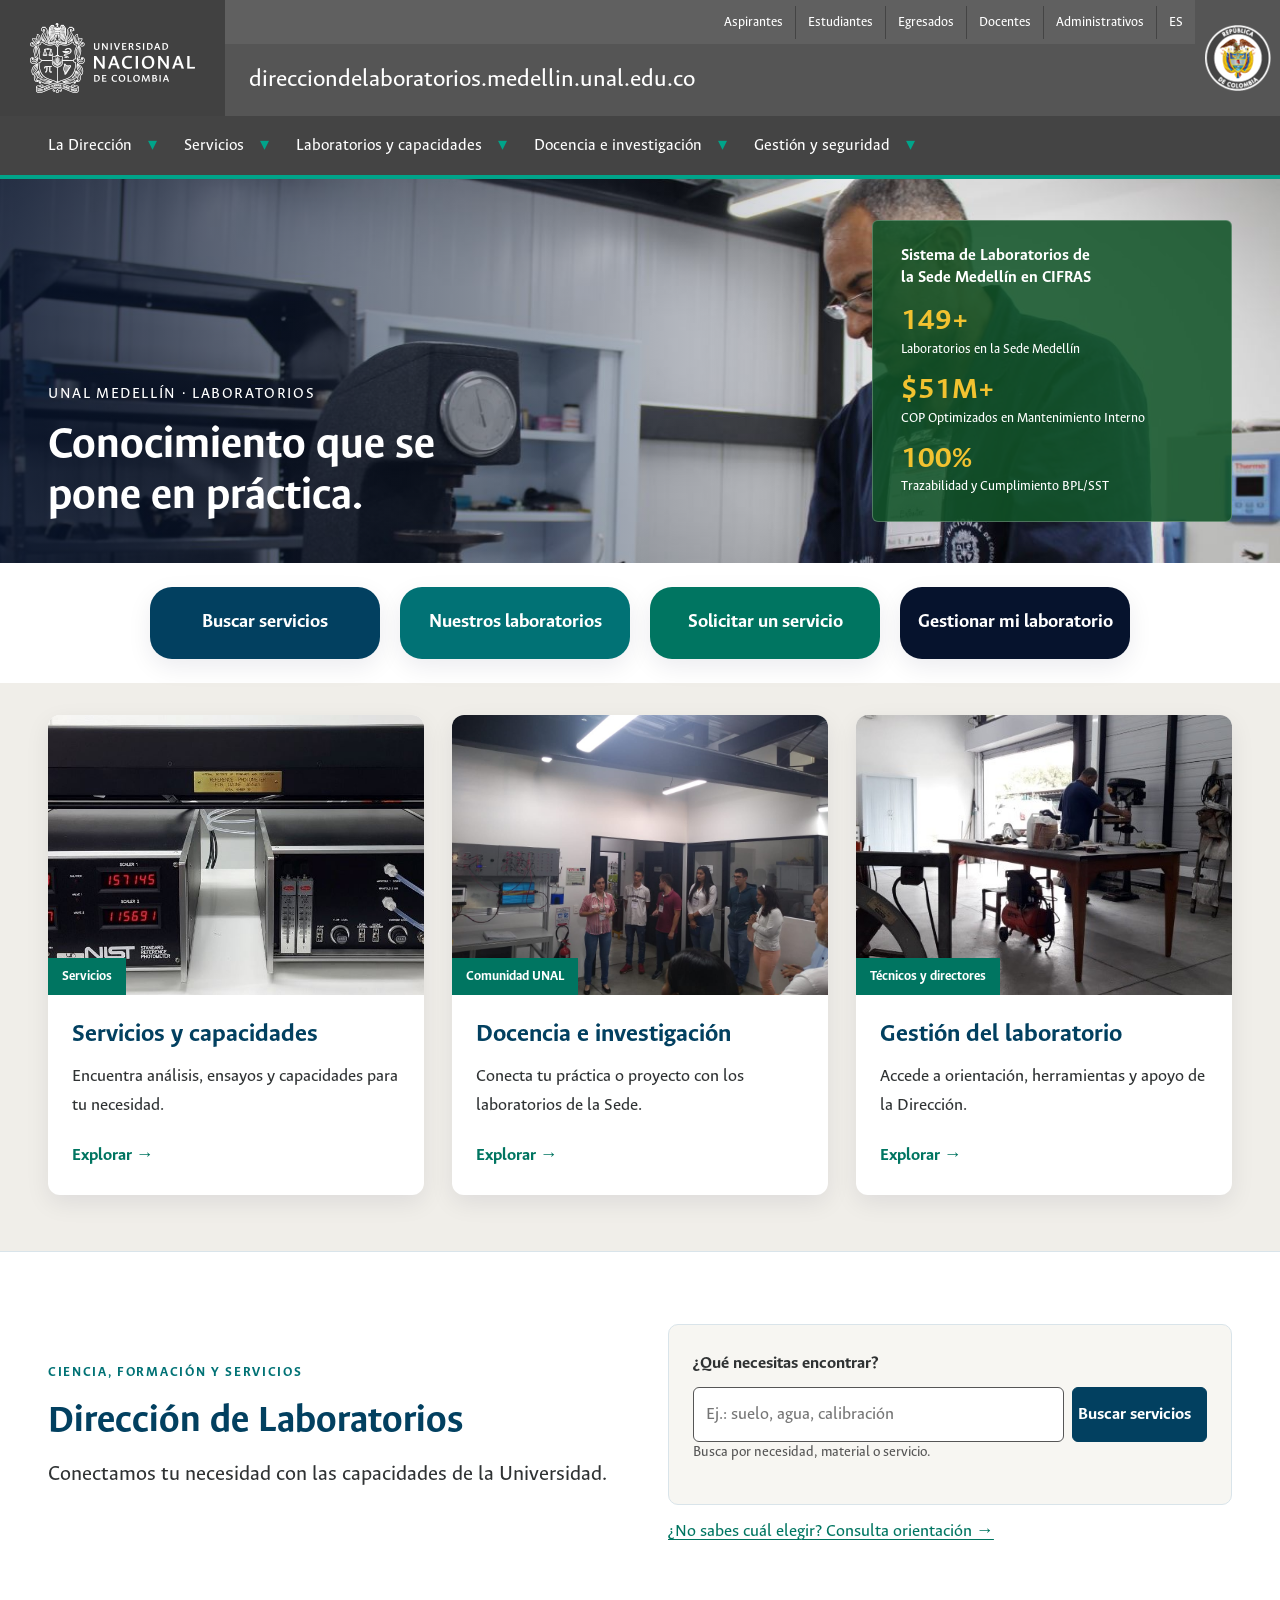
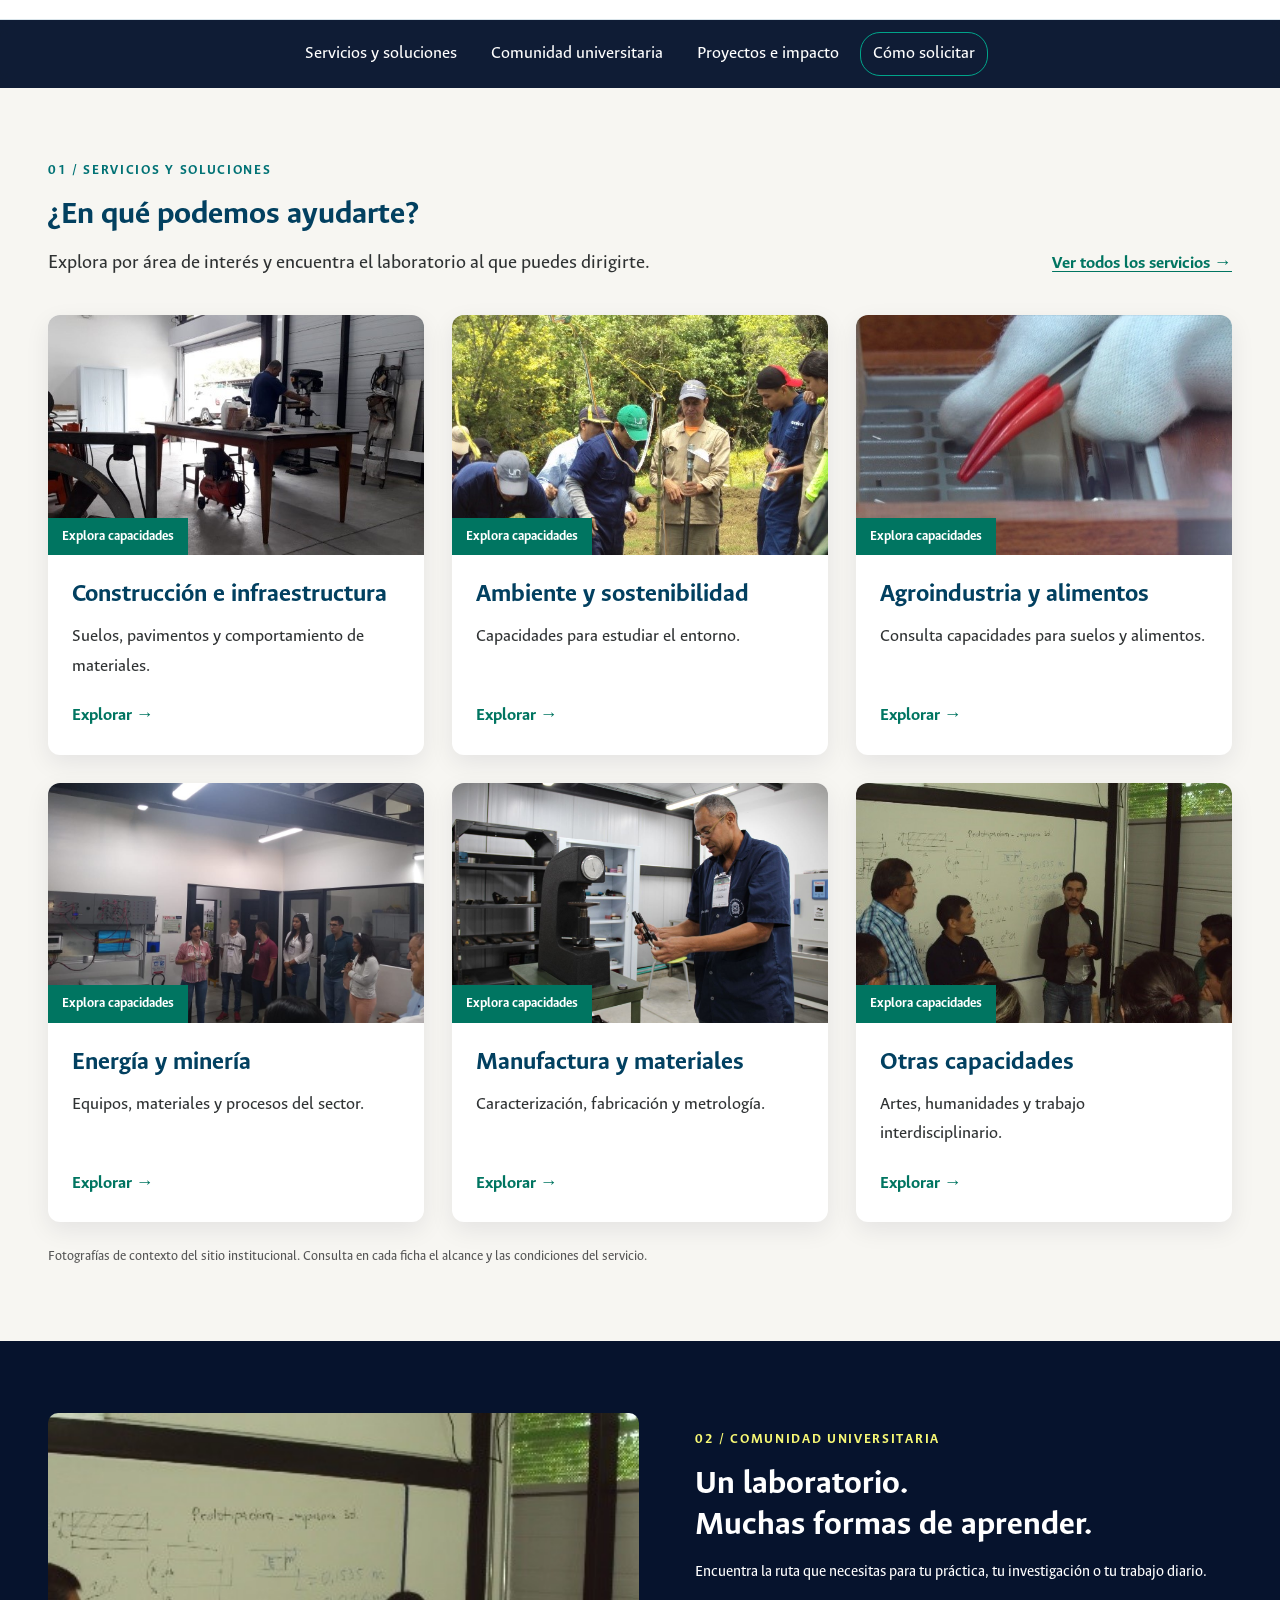
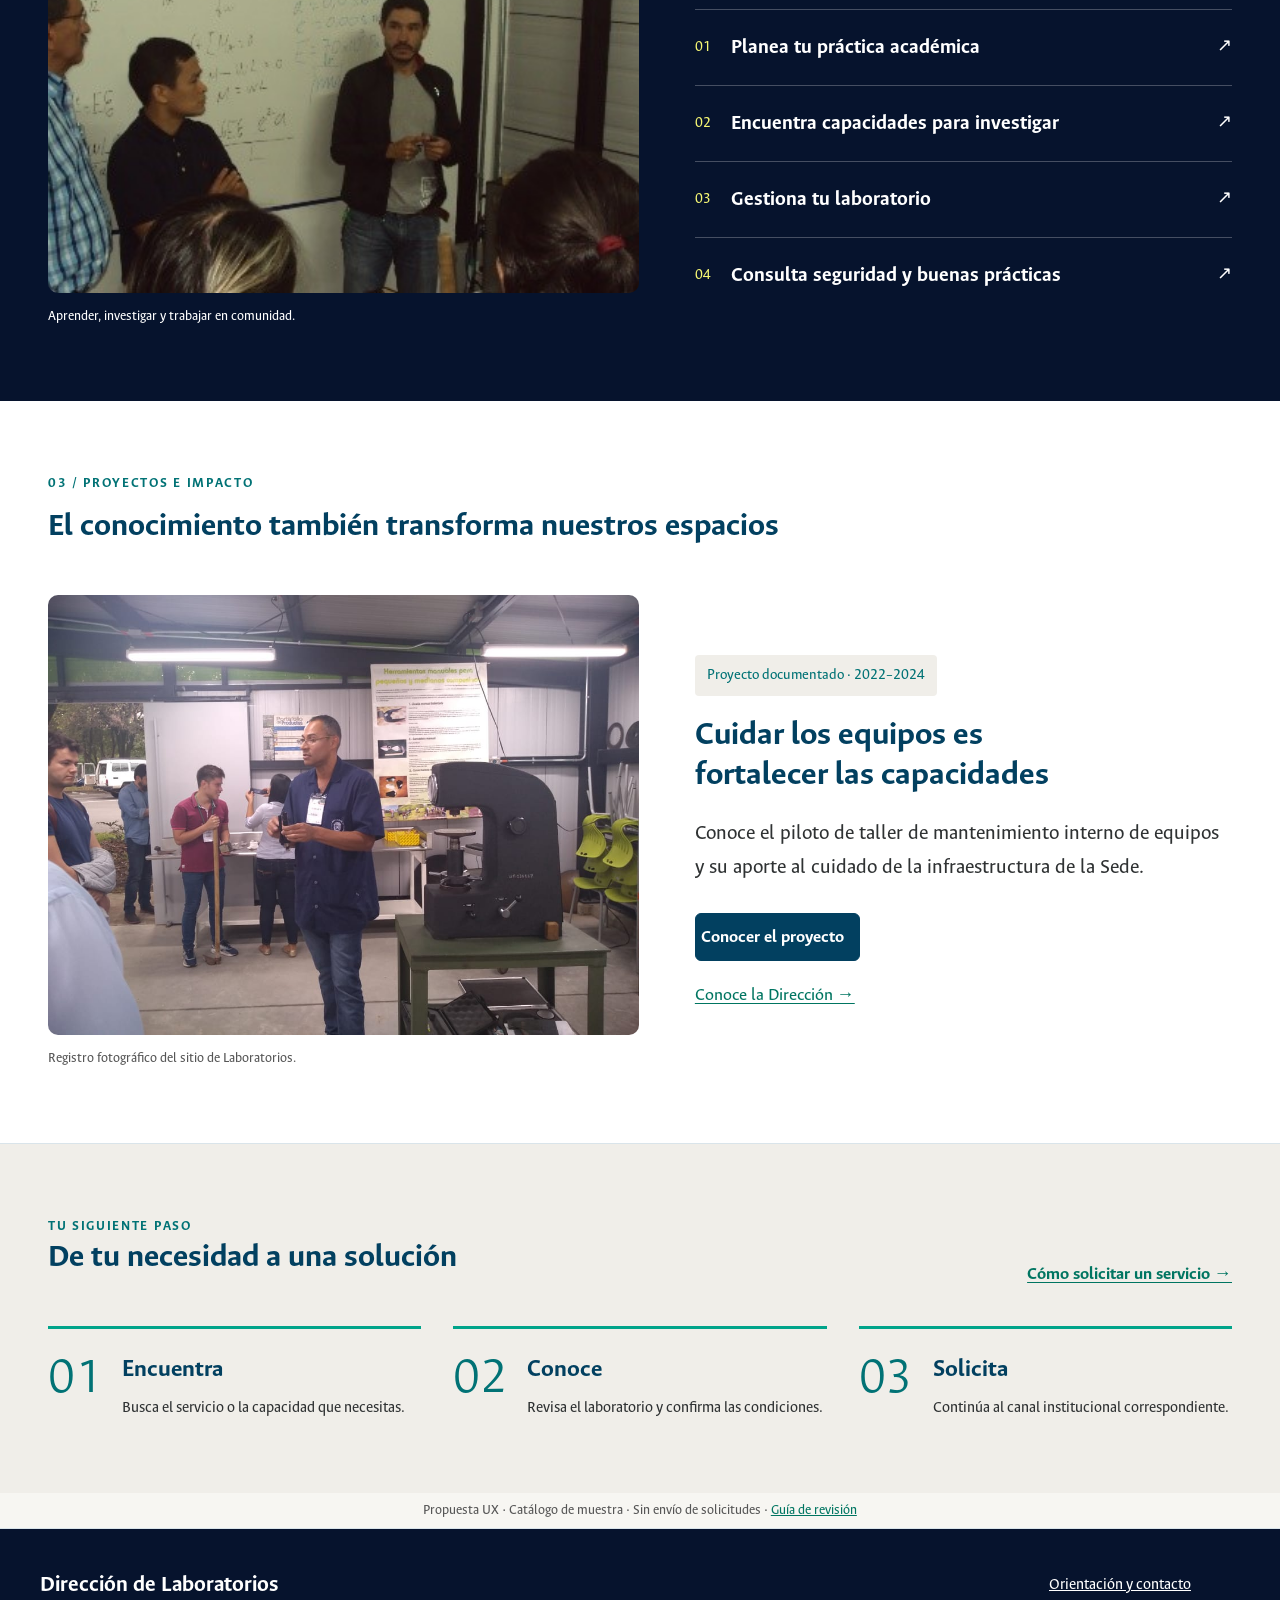
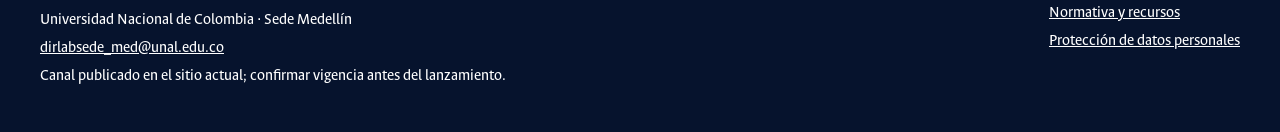
==== commit 625b33d9: "Ajustes de revisión: menú sin Inicio, cifras en el hero y laboratorios sin bloque 'También puedes ex" ====
--- a/mockups/index.html
+++ b/mockups/index.html
@@ -1 +1 @@
-<!doctype html><html lang="es"><head><meta charset="utf-8"><meta name="viewport" content="width=device-width,initial-scale=1"><meta name="robots" content="noindex,nofollow"><title>Inicio · Propuesta DIRLAB</title><link rel="stylesheet" href="assets/fonts.css"><link rel="stylesheet" href="assets/sede-base.css"><link rel="stylesheet" href="assets/dirlab.css"><link rel="stylesheet" href="assets/preview.css"><script defer src="assets/catalogo.js"></script><script defer src="assets/prototipo.js"></script></head><body class="dl-preview"><a class="preview-skip" href="#contenido">Saltar al contenido</a><header class="preview-header"><a class="preview-logo" href="https://unal.edu.co/"><img src="assets/escudoUnal.png" alt="Universidad Nacional de Colombia"></a><nav class="preview-audiences" aria-label="Públicos institucionales"><a href="https://aspirantes.unal.edu.co/">Aspirantes</a><a href="https://medellin.unal.edu.co/estudiantes/">Estudiantes</a><a href="https://medellin.unal.edu.co/egresados">Egresados</a><a href="https://medellin.unal.edu.co/docentes/">Docentes</a><a href="https://medellin.unal.edu.co/administrativos/">Administrativos</a><span style="padding:6px 12px">ES</span></nav><div class="preview-domain"><a href="index.html">direcciondelaboratorios.medellin.unal.edu.co</a></div><div class="preview-seal"><img src="assets/sealColombia.png" alt="Escudo de la República de Colombia"></div></header><nav class="preview-nav" aria-label="Navegación de Laboratorios"><a href="index.html" aria-current="page">Inicio</a><a href="servicios.html">Servicios</a><a href="laboratorios.html">Laboratorios y capacidades</a><a href="docencia.html">Docencia e investigación</a><a href="gestion.html">Gestión y seguridad</a><a href="direccion.html">La Dirección</a><details><summary>Menú de Laboratorios</summary><a href="index.html" aria-current="page">Inicio</a><a href="servicios.html">Servicios</a><a href="laboratorios.html">Laboratorios y capacidades</a><a href="docencia.html">Docencia e investigación</a><a href="gestion.html">Gestión y seguridad</a><a href="direccion.html">La Dirección</a></details></nav><main id="contenido" class="dirlab unal-page sede-article" data-page="index"><div class="dl-wrap"><nav class="dl-breadcrumb" aria-label="Migas de pan"><a href="index.html">Laboratorios</a> / Inicio</nav><figure class="home-panorama"><img src="assets/fotos/foto-6.jpg" alt="Demostración de un durómetro en un laboratorio de la Sede Medellín" width="1388" height="922" loading="eager" decoding="async"><figcaption><span>UNAL Medellín · Laboratorios</span><p>Conocimiento que se<br>pone en práctica.</p></figcaption></figure><nav class="home-fast" aria-label="Accesos rápidos"><a href="servicios.html">Buscar servicios</a><a href="laboratorios.html">Nuestros laboratorios</a><a href="solicitar.html">Solicitar un servicio</a><a href="gestion.html">Gestionar mi laboratorio</a></nav><section class="home-strip home-featured" aria-label="Rutas destacadas"><div class="home-inner home-three"><a class="home-image-card" href="servicios.html"><div class="home-card-photo"><img src="assets/fotos/foto-2.jpg" alt="Imagen de contexto del archivo de Laboratorios: Servicios y capacidades" width="1171" height="492" loading="eager" decoding="async"><span class="home-photo-tag">Servicios</span></div><div class="home-card-copy"><h3>Servicios y capacidades</h3><p>Encuentra análisis, ensayos y capacidades para tu necesidad.</p><span class="home-more">Explorar →</span></div></a><a class="home-image-card" href="docencia.html"><div class="home-card-photo"><img src="assets/fotos/foto-4.jpg" alt="Imagen de contexto del archivo de Laboratorios: Docencia e investigación" width="1040" height="780" loading="eager" decoding="async"><span class="home-photo-tag">Comunidad UNAL</span></div><div class="home-card-copy"><h3>Docencia e investigación</h3><p>Conecta tu práctica o proyecto con los laboratorios de la Sede.</p><span class="home-more">Explorar →</span></div></a><a class="home-image-card" href="gestion.html"><div class="home-card-photo"><img src="assets/fotos/foto-8.jpg" alt="Imagen de contexto del archivo de Laboratorios: Gestión del laboratorio" width="636" height="358" loading="eager" decoding="async"><span class="home-photo-tag">Técnicos y directores</span></div><div class="home-card-copy"><h3>Gestión del laboratorio</h3><p>Accede a orientación, herramientas y apoyo de la Dirección.</p><span class="home-more">Explorar →</span></div></a></div></section><section class="home-strip home-search-band" id="buscar"><div class="home-inner home-search-layout"><div><p class="dl-eyebrow">Ciencia, formación y servicios</p><h1>Dirección de Laboratorios</h1><p>Conectamos tu necesidad con las capacidades de la Universidad.</p></div><div><form class="dl-search" action="servicios.html" method="get"><label for="q">¿Qué necesitas encontrar?</label><div class="dl-search-row"><input id="q" name="q" type="search" placeholder="Ej.: suelo, agua, calibración"><button class="unal-btn unal-btn--primary" type="submit">Buscar servicios</button></div><p class="dl-small">Busca por necesidad, material o servicio.</p></form><a href="contacto.html">¿No sabes cuál elegir? Consulta orientación →</a></div></div></section><nav class="unal-quicknav home-section-nav" aria-label="Secciones del inicio"><a href="#necesidades">Servicios y soluciones</a><a href="#comunidad">Comunidad universitaria</a><a href="#impacto">Proyectos e impacto</a><a href="#proceso">Cómo solicitar</a></nav><section class="home-strip home-sectors" id="necesidades"><div class="home-inner"><div class="home-heading"><div><p class="dl-eyebrow">01 / Servicios y soluciones</p><h2>¿En qué podemos ayudarte?</h2><p>Explora por área de interés y encuentra el laboratorio al que puedes dirigirte.</p></div><a href="servicios.html">Ver todos los servicios →</a></div><div class="home-three"><a class="home-image-card" href="servicios.html?sector=construccion"><div class="home-card-photo"><img src="assets/fotos/foto-8.jpg" alt="Imagen de contexto del archivo de Laboratorios: Construcción e infraestructura" width="636" height="358" loading="lazy" decoding="async"><span class="home-photo-tag">Explora capacidades</span></div><div class="home-card-copy"><h3>Construcción e infraestructura</h3><p>Suelos, pavimentos y comportamiento de materiales.</p><span class="home-more">Explorar →</span></div></a><a class="home-image-card" href="servicios.html?sector=ambiente"><div class="home-card-photo"><img src="assets/fotos/foto-1.jpg" alt="Imagen de contexto del archivo de Laboratorios: Ambiente y sostenibilidad" width="666" height="375" loading="lazy" decoding="async"><span class="home-photo-tag">Explora capacidades</span></div><div class="home-card-copy"><h3>Ambiente y sostenibilidad</h3><p>Capacidades para estudiar el entorno.</p><span class="home-more">Explorar →</span></div></a><a class="home-image-card" href="servicios.html?sector=agroindustria"><div class="home-card-photo"><img src="assets/fotos/foto-7.jpg" alt="Imagen de contexto del archivo de Laboratorios: Agroindustria y alimentos" width="606" height="341" loading="lazy" decoding="async"><span class="home-photo-tag">Explora capacidades</span></div><div class="home-card-copy"><h3>Agroindustria y alimentos</h3><p>Consulta capacidades para suelos y alimentos.</p><span class="home-more">Explorar →</span></div></a><a class="home-image-card" href="servicios.html?sector=energia"><div class="home-card-photo"><img src="assets/fotos/foto-4.jpg" alt="Imagen de contexto del archivo de Laboratorios: Energía y minería" width="1040" height="780" loading="lazy" decoding="async"><span class="home-photo-tag">Explora capacidades</span></div><div class="home-card-copy"><h3>Energía y minería</h3><p>Equipos, materiales y procesos del sector.</p><span class="home-more">Explorar →</span></div></a><a class="home-image-card" href="servicios.html?sector=manufactura"><div class="home-card-photo"><img src="assets/fotos/foto-6.jpg" alt="Imagen de contexto del archivo de Laboratorios: Manufactura y materiales" width="1388" height="922" loading="lazy" decoding="async"><span class="home-photo-tag">Explora capacidades</span></div><div class="home-card-copy"><h3>Manufactura y materiales</h3><p>Caracterización, fabricación y metrología.</p><span class="home-more">Explorar →</span></div></a><a class="home-image-card" href="laboratorios.html"><div class="home-card-photo"><img src="assets/fotos/foto-0.jpg" alt="Imagen de contexto del archivo de Laboratorios: Otras capacidades" width="582" height="327" loading="lazy" decoding="async"><span class="home-photo-tag">Explora capacidades</span></div><div class="home-card-copy"><h3>Otras capacidades</h3><p>Artes, humanidades y trabajo interdisciplinario.</p><span class="home-more">Explorar →</span></div></a></div><p class="home-source-note">Fotografías de contexto del sitio institucional. Consulta en cada ficha el alcance y las condiciones del servicio.</p></div></section><section class="home-strip home-community" id="comunidad"><div class="home-inner home-split"><figure><img src="assets/fotos/foto-0.jpg" alt="Grupo reunido en un espacio de formación" width="582" height="327" loading="lazy" decoding="async"><figcaption>Aprender, investigar y trabajar en comunidad.</figcaption></figure><div><p class="dl-eyebrow">02 / Comunidad universitaria</p><h2>Un laboratorio.<br>Muchas formas de aprender.</h2><p>Encuentra la ruta que necesitas para tu práctica, tu investigación o tu trabajo diario.</p><div class="home-route-list"><a href="docencia.html"><span>01</span><strong>Planea tu práctica académica</strong><span aria-hidden="true">↗</span></a><a href="laboratorios.html"><span>02</span><strong>Encuentra capacidades para investigar</strong><span aria-hidden="true">↗</span></a><a href="gestion.html"><span>03</span><strong>Gestiona tu laboratorio</strong><span aria-hidden="true">↗</span></a><a href="seguridad.html"><span>04</span><strong>Consulta seguridad y buenas prácticas</strong><span aria-hidden="true">↗</span></a></div></div></div></section><section class="home-strip home-impact" id="impacto"><div class="home-inner"><div class="home-heading"><div><p class="dl-eyebrow">03 / Proyectos e impacto</p><h2>El conocimiento también transforma nuestros espacios</h2></div></div><div class="home-split"><figure><img src="assets/fotos/foto-5.jpg" alt="Actividad de presentación de equipos en un laboratorio" width="1040" height="780" loading="lazy" decoding="async"><figcaption>Registro fotográfico del sitio de Laboratorios.</figcaption></figure><div class="home-story"><span class="home-story-tag">Proyecto documentado · 2022–2024</span><h3>Cuidar los equipos es fortalecer las capacidades</h3><p>Conoce el piloto de taller de mantenimiento interno de equipos y su aporte al cuidado de la infraestructura de la Sede.</p><a class="unal-btn unal-btn--primary" href="direccion.html#impacto">Conocer el proyecto</a><a class="home-secondary-link" href="direccion.html">Conoce la Dirección →</a></div></div></div></section><section class="home-strip home-process" id="proceso"><div class="home-inner"><div class="home-heading"><div><p class="dl-eyebrow">Tu siguiente paso</p><h2>De tu necesidad a una solución</h2></div><a href="solicitar.html">Cómo solicitar un servicio →</a></div><ol><li><span>01</span><div><h3>Encuentra</h3><p>Busca el servicio o la capacidad que necesitas.</p></div></li><li><span>02</span><div><h3>Conoce</h3><p>Revisa el laboratorio y confirma las condiciones.</p></div></li><li><span>03</span><div><h3>Solicita</h3><p>Continúa al canal institucional correspondiente.</p></div></li></ol></div></section></div></main><div class="preview-notice">Propuesta UX · Catálogo de muestra · Sin envío de solicitudes · <a href="../index.html">Guía de revisión</a></div><footer class="preview-footer"><div><strong>Dirección de Laboratorios</strong><p>Universidad Nacional de Colombia · Sede Medellín</p><p><a href="mailto:dirlabsede_med@unal.edu.co">dirlabsede_med@unal.edu.co</a></p><p>Canal publicado en el sitio actual; confirmar vigencia antes del lanzamiento.</p></div><div><p><a href="contacto.html">Orientación y contacto</a></p><p><a href="recursos.html">Normativa y recursos</a></p><p><a href="https://unal.edu.co/tratamiento-de-datos-personales.html">Protección de datos personales</a></p></div></footer></body></html>+<!doctype html><html lang="es"><head><meta charset="utf-8"><meta name="viewport" content="width=device-width,initial-scale=1"><meta name="robots" content="noindex,nofollow"><title>Inicio · Propuesta DIRLAB</title><link rel="stylesheet" href="assets/fonts.css"><link rel="stylesheet" href="assets/sede-base.css"><link rel="stylesheet" href="assets/dirlab.css"><link rel="stylesheet" href="assets/preview.css"><script defer src="assets/catalogo.js"></script><script defer src="assets/prototipo.js"></script></head><body class="dl-preview"><a class="preview-skip" href="#contenido">Saltar al contenido</a><header class="preview-header"><a class="preview-logo" href="https://unal.edu.co/"><img src="assets/escudoUnal.png" alt="Universidad Nacional de Colombia"></a><nav class="preview-audiences" aria-label="Públicos institucionales"><a href="https://aspirantes.unal.edu.co/">Aspirantes</a><a href="https://medellin.unal.edu.co/estudiantes/">Estudiantes</a><a href="https://medellin.unal.edu.co/egresados">Egresados</a><a href="https://medellin.unal.edu.co/docentes/">Docentes</a><a href="https://medellin.unal.edu.co/administrativos/">Administrativos</a><span style="padding:6px 12px">ES</span></nav><div class="preview-domain"><a href="index.html">direcciondelaboratorios.medellin.unal.edu.co</a></div><div class="preview-seal"><img src="assets/sealColombia.png" alt="Escudo de la República de Colombia"></div></header><nav class="preview-nav" aria-label="Navegación de Laboratorios"><div class="preview-desktop"><div class="preview-nav-item"><a href="direccion.html">La Dirección</a><details class="preview-dropdown"><summary aria-label="Submenú de La Dirección"><span aria-hidden="true">▾</span></summary><div class="preview-submenu"><a href="direccion.html">Conoce la Dirección</a><a href="direccion.html#impacto">Proyectos e impacto</a><a href="contacto.html">Orientación y contacto</a></div></details></div><div class="preview-nav-item"><a href="servicios.html">Servicios</a><details class="preview-dropdown"><summary aria-label="Submenú de Servicios"><span aria-hidden="true">▾</span></summary><div class="preview-submenu"><a href="servicios.html">Buscar servicios</a><a href="solicitar.html">Cómo solicitar un servicio</a><a href="contacto.html">Orientación y contacto</a></div></details></div><div class="preview-nav-item"><a href="laboratorios.html">Laboratorios y capacidades</a><details class="preview-dropdown"><summary aria-label="Submenú de Laboratorios y capacidades"><span aria-hidden="true">▾</span></summary><div class="preview-submenu"><a href="laboratorios.html">Directorio por facultad</a><a href="index.html#necesidades">Explorar por necesidad</a></div></details></div><div class="preview-nav-item"><a href="docencia.html">Docencia e investigación</a><details class="preview-dropdown"><summary aria-label="Submenú de Docencia e investigación"><span aria-hidden="true">▾</span></summary><div class="preview-submenu"><a href="docencia.html">Docencia e investigación</a><a href="docencia.html#practica">Preparar una práctica</a><a href="laboratorios.html">Buscar capacidades</a><a href="seguridad.html">Seguridad y buenas prácticas</a></div></details></div><div class="preview-nav-item"><a href="gestion.html">Gestión y seguridad</a><details class="preview-dropdown"><summary aria-label="Submenú de Gestión y seguridad"><span aria-hidden="true">▾</span></summary><div class="preview-submenu"><a href="gestion.html#apoyo">Apoyo de la Dirección</a><a href="gestion.html#herramientas">Herramientas institucionales</a><a href="seguridad.html">Seguridad y buenas prácticas</a><a href="gestion.html#actualizar">Actualizar información</a><a href="recursos.html">Procedimientos y aplicativos</a></div></details></div></div><details class="preview-mobile"><summary>Menú de Laboratorios</summary><div class="preview-mobile-items"><div class="preview-nav-item"><a href="direccion.html">La Dirección</a><details class="preview-dropdown"><summary aria-label="Submenú de La Dirección"><span aria-hidden="true">▾</span></summary><div class="preview-submenu"><a href="direccion.html">Conoce la Dirección</a><a href="direccion.html#impacto">Proyectos e impacto</a><a href="contacto.html">Orientación y contacto</a></div></details></div><div class="preview-nav-item"><a href="servicios.html">Servicios</a><details class="preview-dropdown"><summary aria-label="Submenú de Servicios"><span aria-hidden="true">▾</span></summary><div class="preview-submenu"><a href="servicios.html">Buscar servicios</a><a href="solicitar.html">Cómo solicitar un servicio</a><a href="contacto.html">Orientación y contacto</a></div></details></div><div class="preview-nav-item"><a href="laboratorios.html">Laboratorios y capacidades</a><details class="preview-dropdown"><summary aria-label="Submenú de Laboratorios y capacidades"><span aria-hidden="true">▾</span></summary><div class="preview-submenu"><a href="laboratorios.html">Directorio por facultad</a><a href="index.html#necesidades">Explorar por necesidad</a></div></details></div><div class="preview-nav-item"><a href="docencia.html">Docencia e investigación</a><details class="preview-dropdown"><summary aria-label="Submenú de Docencia e investigación"><span aria-hidden="true">▾</span></summary><div class="preview-submenu"><a href="docencia.html">Docencia e investigación</a><a href="docencia.html#practica">Preparar una práctica</a><a href="laboratorios.html">Buscar capacidades</a><a href="seguridad.html">Seguridad y buenas prácticas</a></div></details></div><div class="preview-nav-item"><a href="gestion.html">Gestión y seguridad</a><details class="preview-dropdown"><summary aria-label="Submenú de Gestión y seguridad"><span aria-hidden="true">▾</span></summary><div class="preview-submenu"><a href="gestion.html#apoyo">Apoyo de la Dirección</a><a href="gestion.html#herramientas">Herramientas institucionales</a><a href="seguridad.html">Seguridad y buenas prácticas</a><a href="gestion.html#actualizar">Actualizar información</a><a href="recursos.html">Procedimientos y aplicativos</a></div></details></div></div></details></nav><main id="contenido" class="dirlab unal-page sede-article" data-page="index"><div class="dl-wrap"><nav class="dl-breadcrumb" aria-label="Migas de pan"><a href="index.html">Laboratorios</a> / Inicio</nav><figure class="home-panorama"><img src="assets/fotos/foto-6.jpg" alt="Demostración de un durómetro en un laboratorio de la Sede Medellín" width="1388" height="922" loading="eager" decoding="async"><figcaption><span>UNAL Medellín · Laboratorios</span><p>Conocimiento que se<br>pone en práctica.</p></figcaption><aside class="home-cifras" aria-labelledby="home-cifras-titulo"><h2 id="home-cifras-titulo">Sistema de Laboratorios de la Sede Medellín en CIFRAS</h2><dl><div><dt>149+</dt><dd>Laboratorios en la Sede Medellín</dd></div><div><dt>$51M+</dt><dd>COP Optimizados en Mantenimiento Interno</dd></div><!-- PENDIENTE: confirmar texto completo; en la referencia aparece cortado como "Mantenimiento Interne..." --><div><dt>100%</dt><dd>Trazabilidad y Cumplimiento BPL/SST</dd></div></dl></aside></figure><nav class="home-fast" aria-label="Accesos rápidos"><a href="servicios.html">Buscar servicios</a><a href="laboratorios.html">Nuestros laboratorios</a><a href="solicitar.html">Solicitar un servicio</a><a href="gestion.html">Gestionar mi laboratorio</a></nav><section class="home-strip home-featured" aria-label="Rutas destacadas"><div class="home-inner home-three"><a class="home-image-card" href="servicios.html"><div class="home-card-photo"><img src="assets/fotos/foto-2.jpg" alt="Imagen de contexto del archivo de Laboratorios: Servicios y capacidades" width="1171" height="492" loading="eager" decoding="async"><span class="home-photo-tag">Servicios</span></div><div class="home-card-copy"><h3>Servicios y capacidades</h3><p>Encuentra análisis, ensayos y capacidades para tu necesidad.</p><span class="home-more">Explorar →</span></div></a><a class="home-image-card" href="docencia.html"><div class="home-card-photo"><img src="assets/fotos/foto-4.jpg" alt="Imagen de contexto del archivo de Laboratorios: Docencia e investigación" width="1040" height="780" loading="eager" decoding="async"><span class="home-photo-tag">Comunidad UNAL</span></div><div class="home-card-copy"><h3>Docencia e investigación</h3><p>Conecta tu práctica o proyecto con los laboratorios de la Sede.</p><span class="home-more">Explorar →</span></div></a><a class="home-image-card" href="gestion.html"><div class="home-card-photo"><img src="assets/fotos/foto-8.jpg" alt="Imagen de contexto del archivo de Laboratorios: Gestión del laboratorio" width="636" height="358" loading="eager" decoding="async"><span class="home-photo-tag">Técnicos y directores</span></div><div class="home-card-copy"><h3>Gestión del laboratorio</h3><p>Accede a orientación, herramientas y apoyo de la Dirección.</p><span class="home-more">Explorar →</span></div></a></div></section><section class="home-strip home-search-band" id="buscar"><div class="home-inner home-search-layout"><div><p class="dl-eyebrow">Ciencia, formación y servicios</p><h1>Dirección de Laboratorios</h1><p>Conectamos tu necesidad con las capacidades de la Universidad.</p></div><div><form class="dl-search" action="servicios.html" method="get"><label for="q">¿Qué necesitas encontrar?</label><div class="dl-search-row"><input id="q" name="q" type="search" placeholder="Ej.: suelo, agua, calibración"><button class="unal-btn unal-btn--primary" type="submit">Buscar servicios</button></div><p class="dl-small">Busca por necesidad, material o servicio.</p></form><a href="contacto.html">¿No sabes cuál elegir? Consulta orientación →</a></div></div></section><nav class="unal-quicknav home-section-nav" aria-label="Secciones del inicio"><a href="#necesidades">Servicios y soluciones</a><a href="#comunidad">Comunidad universitaria</a><a href="#impacto">Proyectos e impacto</a><a href="#proceso">Cómo solicitar</a></nav><section class="home-strip home-sectors" id="necesidades"><div class="home-inner"><div class="home-heading"><div><p class="dl-eyebrow">01 / Servicios y soluciones</p><h2>¿En qué podemos ayudarte?</h2><p>Explora por área de interés y encuentra el laboratorio al que puedes dirigirte.</p></div><a href="servicios.html">Ver todos los servicios →</a></div><div class="home-three"><a class="home-image-card" href="servicios.html?sector=construccion"><div class="home-card-photo"><img src="assets/fotos/foto-8.jpg" alt="Imagen de contexto del archivo de Laboratorios: Construcción e infraestructura" width="636" height="358" loading="lazy" decoding="async"><span class="home-photo-tag">Explora capacidades</span></div><div class="home-card-copy"><h3>Construcción e infraestructura</h3><p>Suelos, pavimentos y comportamiento de materiales.</p><span class="home-more">Explorar →</span></div></a><a class="home-image-card" href="servicios.html?sector=ambiente"><div class="home-card-photo"><img src="assets/fotos/foto-1.jpg" alt="Imagen de contexto del archivo de Laboratorios: Ambiente y sostenibilidad" width="666" height="375" loading="lazy" decoding="async"><span class="home-photo-tag">Explora capacidades</span></div><div class="home-card-copy"><h3>Ambiente y sostenibilidad</h3><p>Capacidades para estudiar el entorno.</p><span class="home-more">Explorar →</span></div></a><a class="home-image-card" href="servicios.html?sector=agroindustria"><div class="home-card-photo"><img src="assets/fotos/foto-7.jpg" alt="Imagen de contexto del archivo de Laboratorios: Agroindustria y alimentos" width="606" height="341" loading="lazy" decoding="async"><span class="home-photo-tag">Explora capacidades</span></div><div class="home-card-copy"><h3>Agroindustria y alimentos</h3><p>Consulta capacidades para suelos y alimentos.</p><span class="home-more">Explorar →</span></div></a><a class="home-image-card" href="servicios.html?sector=energia"><div class="home-card-photo"><img src="assets/fotos/foto-4.jpg" alt="Imagen de contexto del archivo de Laboratorios: Energía y minería" width="1040" height="780" loading="lazy" decoding="async"><span class="home-photo-tag">Explora capacidades</span></div><div class="home-card-copy"><h3>Energía y minería</h3><p>Equipos, materiales y procesos del sector.</p><span class="home-more">Explorar →</span></div></a><a class="home-image-card" href="servicios.html?sector=manufactura"><div class="home-card-photo"><img src="assets/fotos/foto-6.jpg" alt="Imagen de contexto del archivo de Laboratorios: Manufactura y materiales" width="1388" height="922" loading="lazy" decoding="async"><span class="home-photo-tag">Explora capacidades</span></div><div class="home-card-copy"><h3>Manufactura y materiales</h3><p>Caracterización, fabricación y metrología.</p><span class="home-more">Explorar →</span></div></a><a class="home-image-card" href="laboratorios.html"><div class="home-card-photo"><img src="assets/fotos/foto-0.jpg" alt="Imagen de contexto del archivo de Laboratorios: Otras capacidades" width="582" height="327" loading="lazy" decoding="async"><span class="home-photo-tag">Explora capacidades</span></div><div class="home-card-copy"><h3>Otras capacidades</h3><p>Artes, humanidades y trabajo interdisciplinario.</p><span class="home-more">Explorar →</span></div></a></div><p class="home-source-note">Fotografías de contexto del sitio institucional. Consulta en cada ficha el alcance y las condiciones del servicio.</p></div></section><section class="home-strip home-community" id="comunidad"><div class="home-inner home-split"><figure><img src="assets/fotos/foto-0.jpg" alt="Grupo reunido en un espacio de formación" width="582" height="327" loading="lazy" decoding="async"><figcaption>Aprender, investigar y trabajar en comunidad.</figcaption></figure><div><p class="dl-eyebrow">02 / Comunidad universitaria</p><h2>Un laboratorio.<br>Muchas formas de aprender.</h2><p>Encuentra la ruta que necesitas para tu práctica, tu investigación o tu trabajo diario.</p><div class="home-route-list"><a href="docencia.html"><span>01</span><strong>Planea tu práctica académica</strong><span aria-hidden="true">↗</span></a><a href="laboratorios.html"><span>02</span><strong>Encuentra capacidades para investigar</strong><span aria-hidden="true">↗</span></a><a href="gestion.html"><span>03</span><strong>Gestiona tu laboratorio</strong><span aria-hidden="true">↗</span></a><a href="seguridad.html"><span>04</span><strong>Consulta seguridad y buenas prácticas</strong><span aria-hidden="true">↗</span></a></div></div></div></section><section class="home-strip home-impact" id="impacto"><div class="home-inner"><div class="home-heading"><div><p class="dl-eyebrow">03 / Proyectos e impacto</p><h2>El conocimiento también transforma nuestros espacios</h2></div></div><div class="home-split"><figure><img src="assets/fotos/foto-5.jpg" alt="Actividad de presentación de equipos en un laboratorio" width="1040" height="780" loading="lazy" decoding="async"><figcaption>Registro fotográfico del sitio de Laboratorios.</figcaption></figure><div class="home-story"><span class="home-story-tag">Proyecto documentado · 2022–2024</span><h3>Cuidar los equipos es fortalecer las capacidades</h3><p>Conoce el piloto de taller de mantenimiento interno de equipos y su aporte al cuidado de la infraestructura de la Sede.</p><a class="unal-btn unal-btn--primary" href="direccion.html#impacto">Conocer el proyecto</a><a class="home-secondary-link" href="direccion.html">Conoce la Dirección →</a></div></div></div></section><section class="home-strip home-process" id="proceso"><div class="home-inner"><div class="home-heading"><div><p class="dl-eyebrow">Tu siguiente paso</p><h2>De tu necesidad a una solución</h2></div><a href="solicitar.html">Cómo solicitar un servicio →</a></div><ol><li><span>01</span><div><h3>Encuentra</h3><p>Busca el servicio o la capacidad que necesitas.</p></div></li><li><span>02</span><div><h3>Conoce</h3><p>Revisa el laboratorio y confirma las condiciones.</p></div></li><li><span>03</span><div><h3>Solicita</h3><p>Continúa al canal institucional correspondiente.</p></div></li></ol></div></section></div></main><div class="preview-notice">Propuesta UX · Catálogo de muestra · Sin envío de solicitudes · <a href="../index.html">Guía de revisión</a></div><footer class="preview-footer"><div><strong>Dirección de Laboratorios</strong><p>Universidad Nacional de Colombia · Sede Medellín</p><p><a href="mailto:dirlabsede_med@unal.edu.co">dirlabsede_med@unal.edu.co</a></p><p>Canal publicado en el sitio actual; confirmar vigencia antes del lanzamiento.</p></div><div><p><a href="contacto.html">Orientación y contacto</a></p><p><a href="recursos.html">Normativa y recursos</a></p><p><a href="https://unal.edu.co/tratamiento-de-datos-personales.html">Protección de datos personales</a></p></div></footer></body></html>
--- a/mockups/assets/dirlab.css
+++ b/mockups/assets/dirlab.css
@@ -92,3 +92,10 @@
 .dirlab[data-page="contacto"] .inside-process li:before{counter-increment:contact;content:"0" counter(contact);color:var(--unal-azul-subtitulo);font-weight:bold}
 @media(max-width:800px){.dirlab .inside-story-layout{grid-template-columns:1fr}.dirlab .inside-tools{padding:28px!important}}
 @media(max-width:700px){.dirlab:not([data-page="index"]) .dl-page-intro{gap:24px;margin-bottom:28px;padding-top:0}.dirlab:not([data-page="index"]) .dl-page-intro--photo img{height:220px}.dirlab .inside-block{padding:26px 20px!important;margin-top:36px!important}.dirlab .inside-overview,.dirlab .inside-story,.dirlab .inside-archive{padding-inline:0!important}.dirlab .inside-story-layout .dl-panel{padding:24px}.dirlab .inside-story-layout img{height:230px}.dirlab .inside-choices{gap:16px}.dirlab .inside-choices a.sede-card{padding:24px}.dirlab:not([data-page="index"]) .dl-detail aside{order:0}.dirlab .inside-block>h2,.dirlab:not([data-page="index"]) .dl-section-head h2{font-size:27px}.dirlab[data-page="servicios"] .dl-search,.dirlab[data-page="laboratorios"] .dl-search{padding:24px 20px}.dirlab[data-page="servicios"] .dl-result{padding:24px 20px}.dirlab .inside-process .dl-steps li{padding-left:56px}}
+/* Cifras del Sistema de Laboratorios en el hero del inicio */
+.dirlab .home-cifras{position:absolute;top:50%;right:max(48px,calc((100% - 1344px)/2));transform:translateY(-50%);width:min(360px,34%);padding:24px 28px;background:rgba(18,84,40,.88);border:1px solid rgba(255,255,255,.25);border-radius:6px;color:var(--unal-blanco)}
+.dirlab .home-cifras h2{font-size:17px;line-height:1.3;font-weight:700;color:var(--unal-blanco);margin:0 0 16px}
+.dirlab .home-cifras dl{margin:0;display:grid;gap:14px}
+.dirlab .home-cifras dt{font-size:clamp(26px,2.4vw,34px);line-height:1.1;font-weight:700;color:#f2c230}
+.dirlab .home-cifras dd{margin:2px 0 0;font-size:14px;line-height:1.35;color:var(--unal-blanco)}
+@media(max-width:700px){.dirlab .home-panorama figcaption{bottom:auto;height:330px}.dirlab .home-cifras{position:static;transform:none;width:auto;border-radius:0;border:0;padding:24px 20px}}
--- a/mockups/assets/preview.css
+++ b/mockups/assets/preview.css
@@ -4,3 +4,19 @@
 @media(max-width:700px){.dl-preview .preview-header{grid-template-columns:155px 1fr 58px;min-height:120px}.dl-preview .preview-logo{padding:16px 8px}.dl-preview .preview-logo img{width:135px;height:auto}.dl-preview .preview-seal img{width:46px}.dl-preview .preview-audiences{display:none}.dl-preview .preview-domain{font-size:16px;grid-row:1/3;padding:16px 8px}.dl-preview .preview-nav{display:block;padding:0}.dl-preview .preview-nav>a{display:none}.dl-preview .preview-nav details{display:block}.dl-preview .preview-nav summary{padding:14px 20px;cursor:pointer}.dl-preview .preview-nav details a{display:block;padding:12px 20px}.dl-preview .preview-footer{display:block;padding:32px 20px}.dl-preview .preview-footer>div+div{margin-top:24px}}
 @media print{.preview-nav,.preview-notice{display:none!important}.dl-preview .preview-header{print-color-adjust:exact}.dirlab .dl-wrap{padding:20px}.dirlab a{color:inherit}.dirlab .dl-section,.dirlab .dl-result{break-inside:avoid}}
 .dl-preview .preview-nav summary{color:#fff}.dl-preview .preview-nav summary:focus-visible{outline:3px solid #F7F874;outline-offset:-4px}
+/* Submenús institucionales de demostración: enlace de sección + control nativo. */
+.dl-preview .preview-nav{position:relative;z-index:110}
+.dl-preview .preview-desktop{display:flex;align-items:stretch;width:100%}
+.dl-preview .preview-nav-item{display:flex;align-items:stretch;position:relative}
+.dl-preview .preview-nav-item>a{display:flex;align-items:center;padding-right:4px}
+.dl-preview .preview-nav .preview-dropdown{display:block;position:static}
+.dl-preview .preview-dropdown>summary{list-style:none;padding:16px 8px;min-width:32px;min-height:48px;color:var(--unal-verde-teal);cursor:pointer;display:flex;align-items:center;justify-content:center}
+.dl-preview .preview-dropdown>summary::-webkit-details-marker{display:none}
+.dl-preview .preview-dropdown[open]>summary{background:#303030}
+.dl-preview .preview-dropdown[open]>summary span{transform:rotate(180deg)}
+.dl-preview .preview-submenu{position:absolute;top:100%;left:0;min-width:260px;max-width:320px;background:#555;box-shadow:0 8px 16px #0003;padding:8px 0;border-bottom:3px solid var(--unal-verde-teal)}
+.dl-preview .preview-nav-item:last-child .preview-submenu{left:auto;right:0}
+.dl-preview .preview-nav .preview-submenu a{display:block;font-size:16px;padding:12px 18px;line-height:1.3;color:white;white-space:normal}
+.dl-preview .preview-submenu a:hover{background:#393939;text-decoration:underline}
+.dl-preview .preview-nav .preview-mobile{display:none}
+@media(max-width:1100px){.dl-preview .preview-desktop{display:none}.dl-preview .preview-nav{display:block;padding:0}.dl-preview .preview-nav .preview-mobile{display:block}.dl-preview .preview-mobile>summary{padding:14px 20px;cursor:pointer;color:white}.dl-preview .preview-mobile-items>.preview-nav-item{display:grid;grid-template-columns:1fr 48px;border-top:1px solid #ffffff20}.dl-preview .preview-mobile-items>a{display:block;padding:14px 20px}.dl-preview .preview-mobile .preview-nav-item>a{padding:14px 20px}.dl-preview .preview-mobile .preview-dropdown{display:contents}.dl-preview .preview-mobile .preview-dropdown>summary{grid-column:2;grid-row:1;padding:14px;min-height:48px}.dl-preview .preview-mobile .preview-submenu{position:static;grid-column:1/-1;max-width:none;min-width:0;width:100%;box-shadow:none;background:#505050}.dl-preview .preview-mobile .preview-submenu a{padding:14px 32px}.dl-preview .preview-mobile .preview-dropdown:not([open])>.preview-submenu{display:none}}
